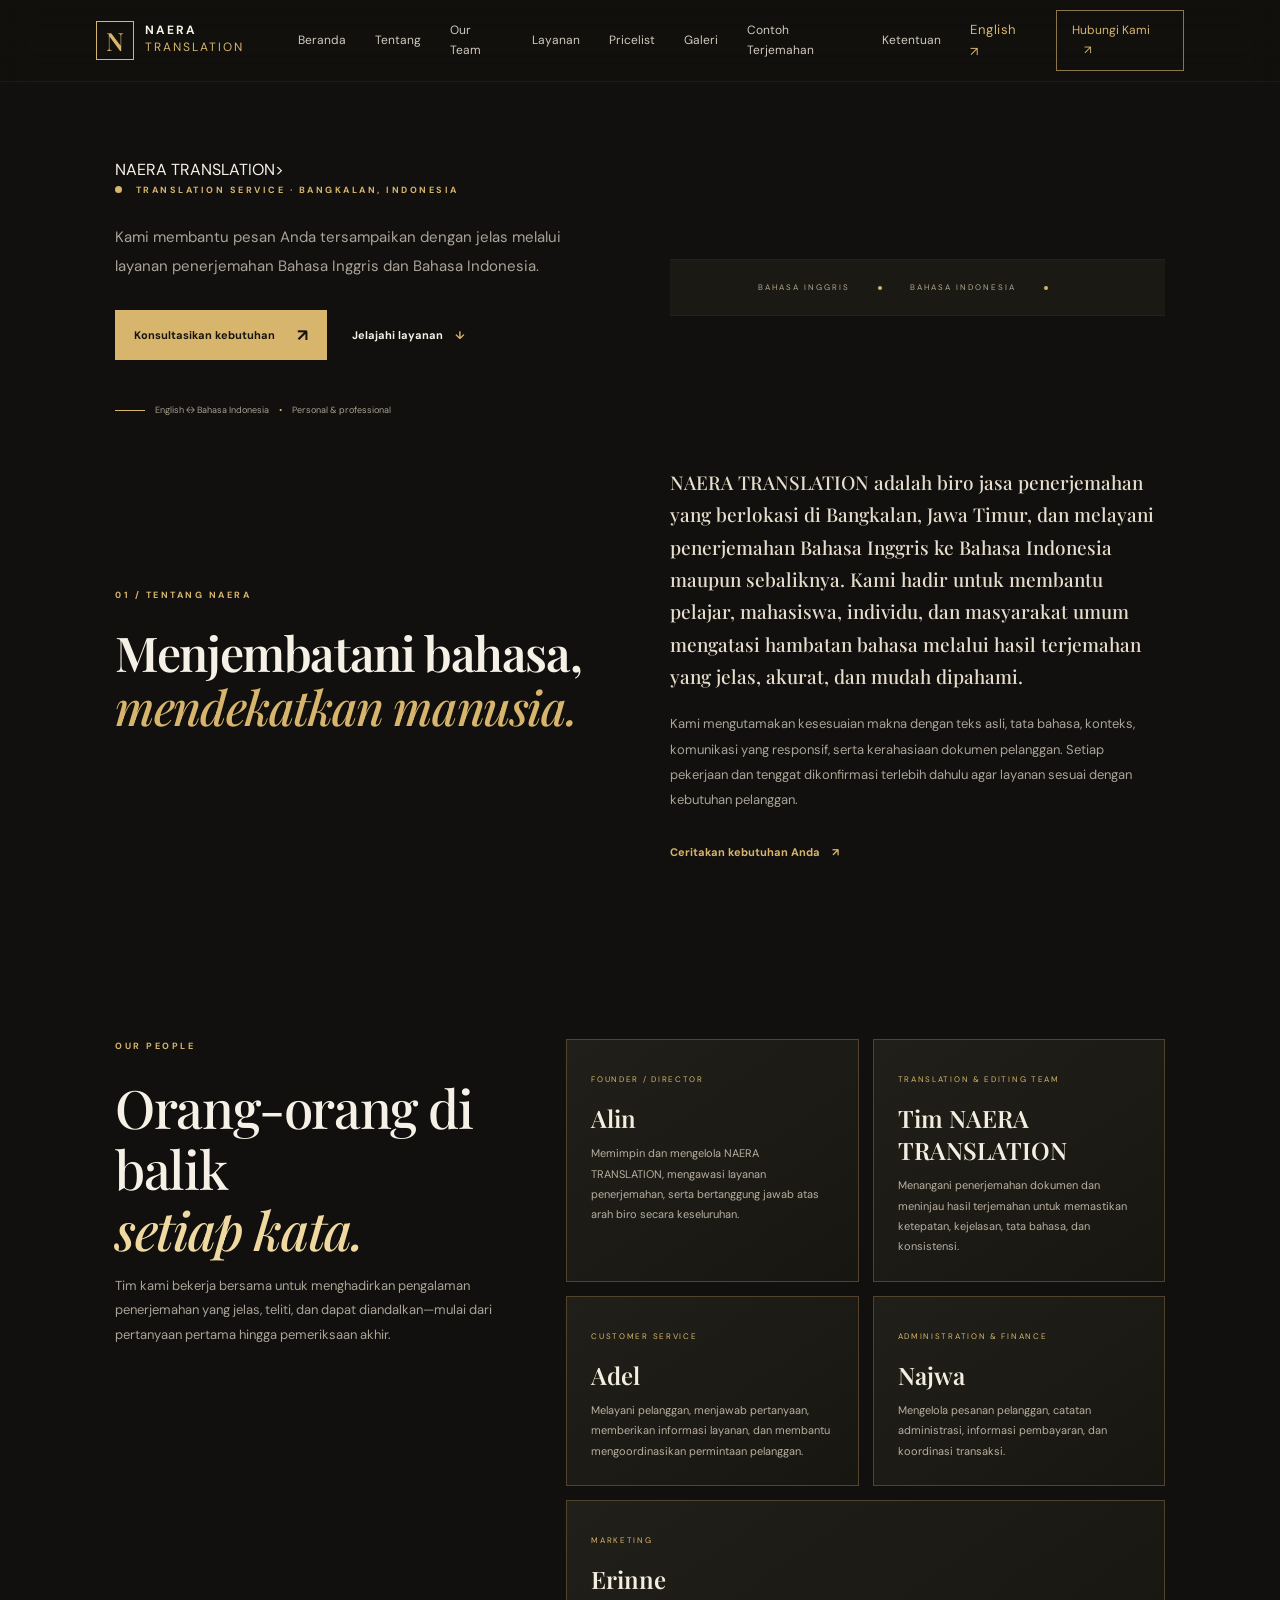
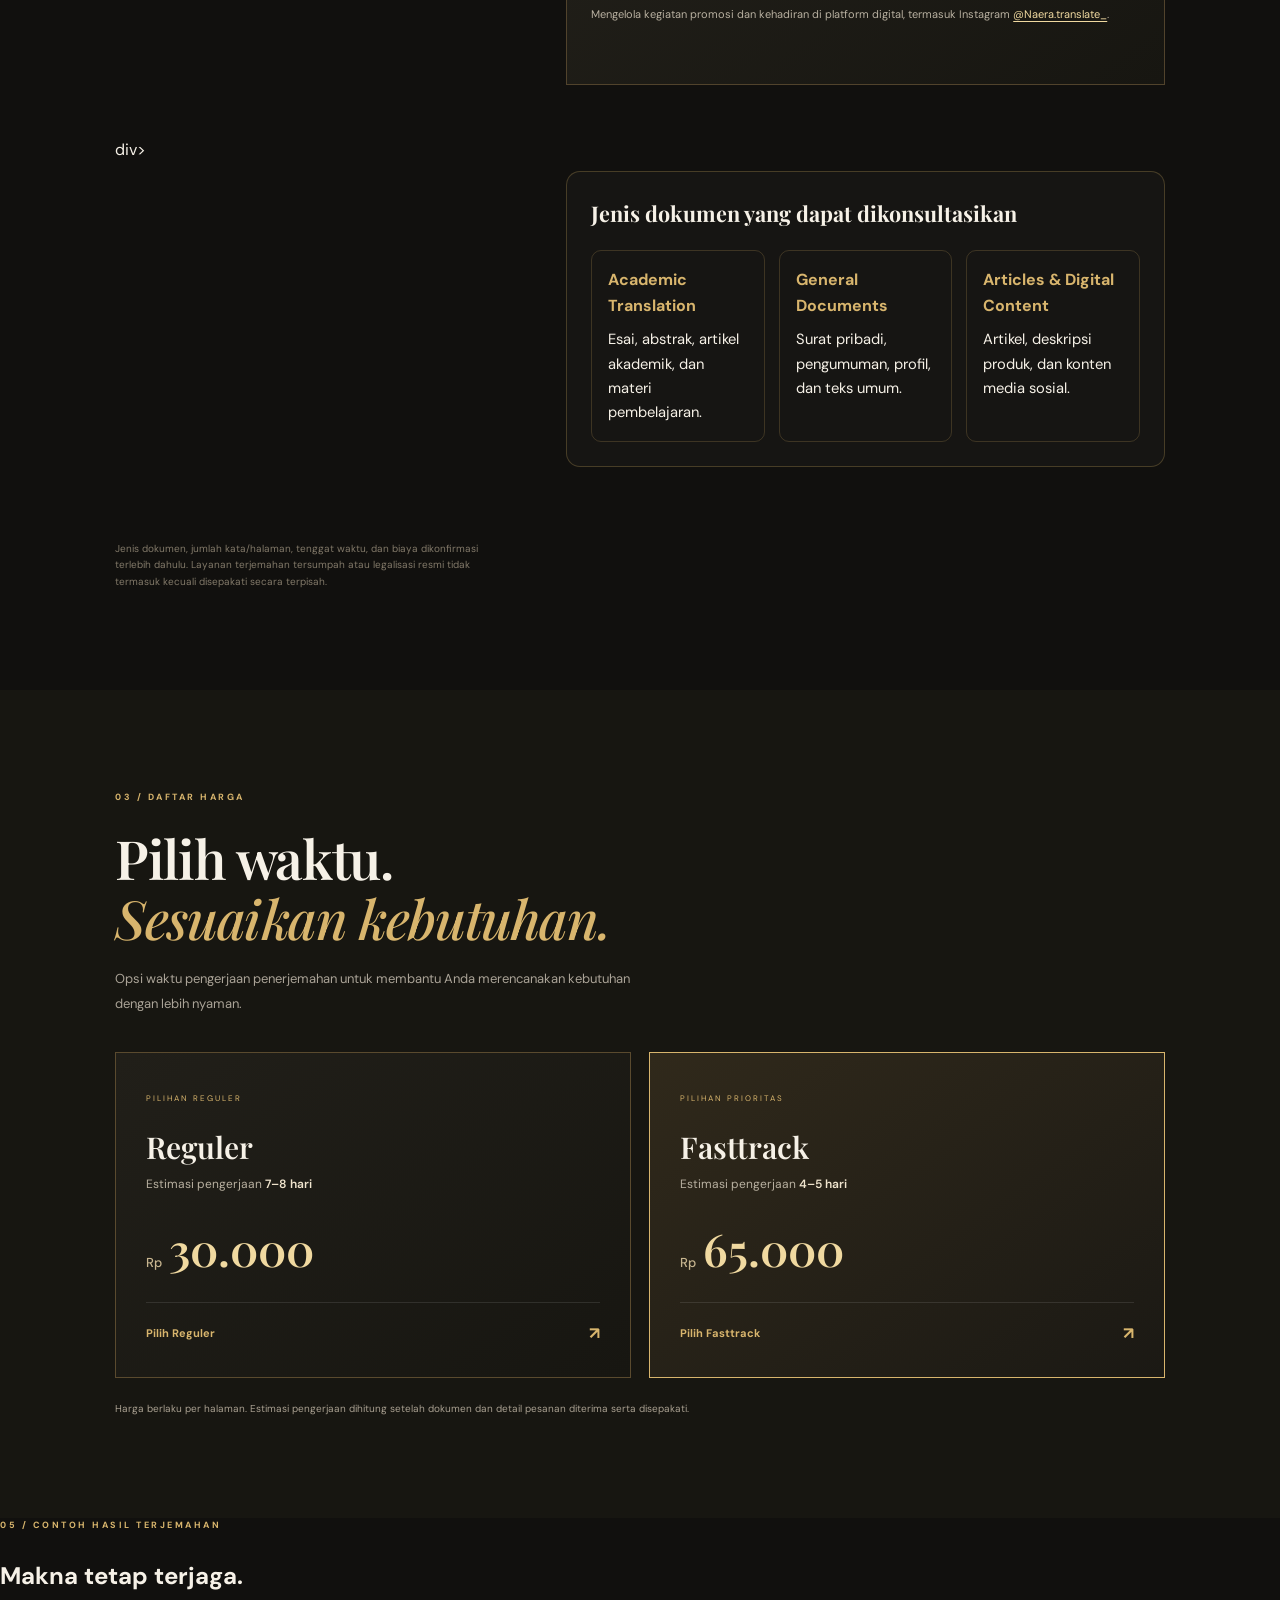
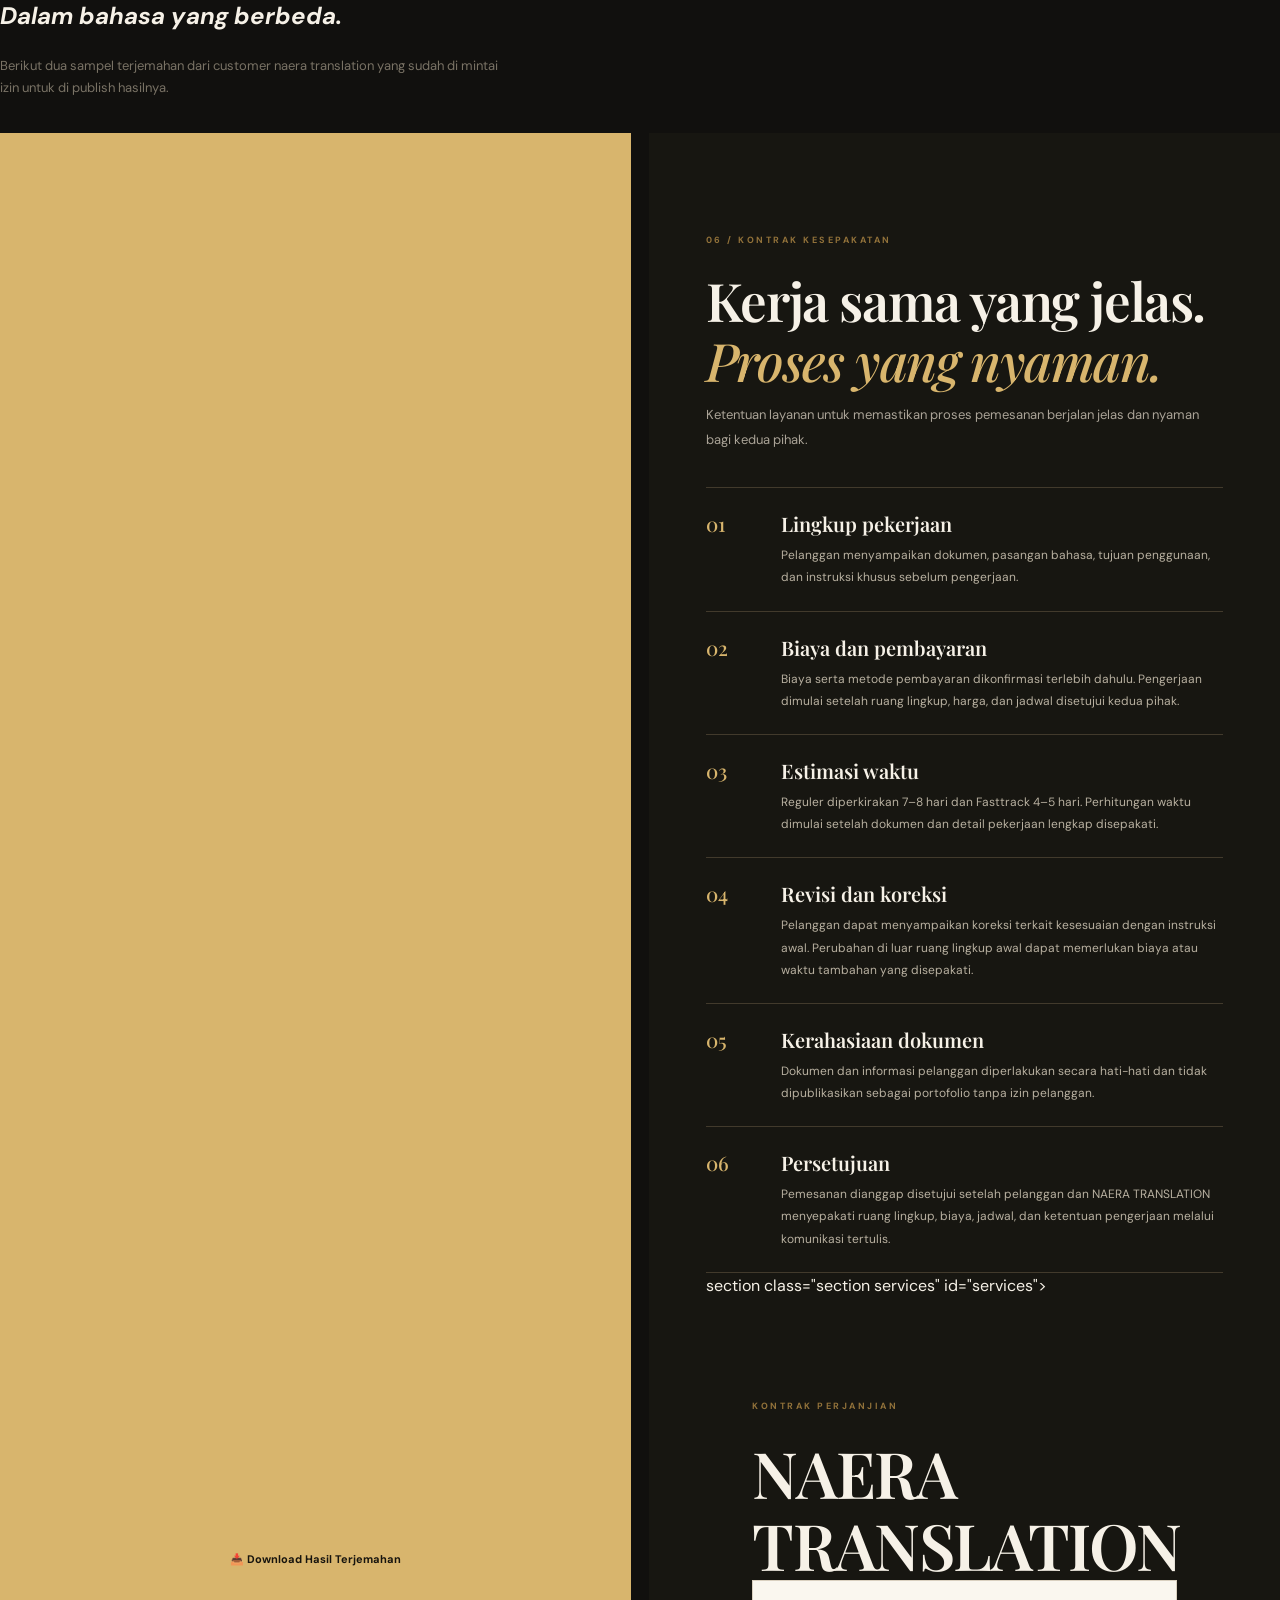
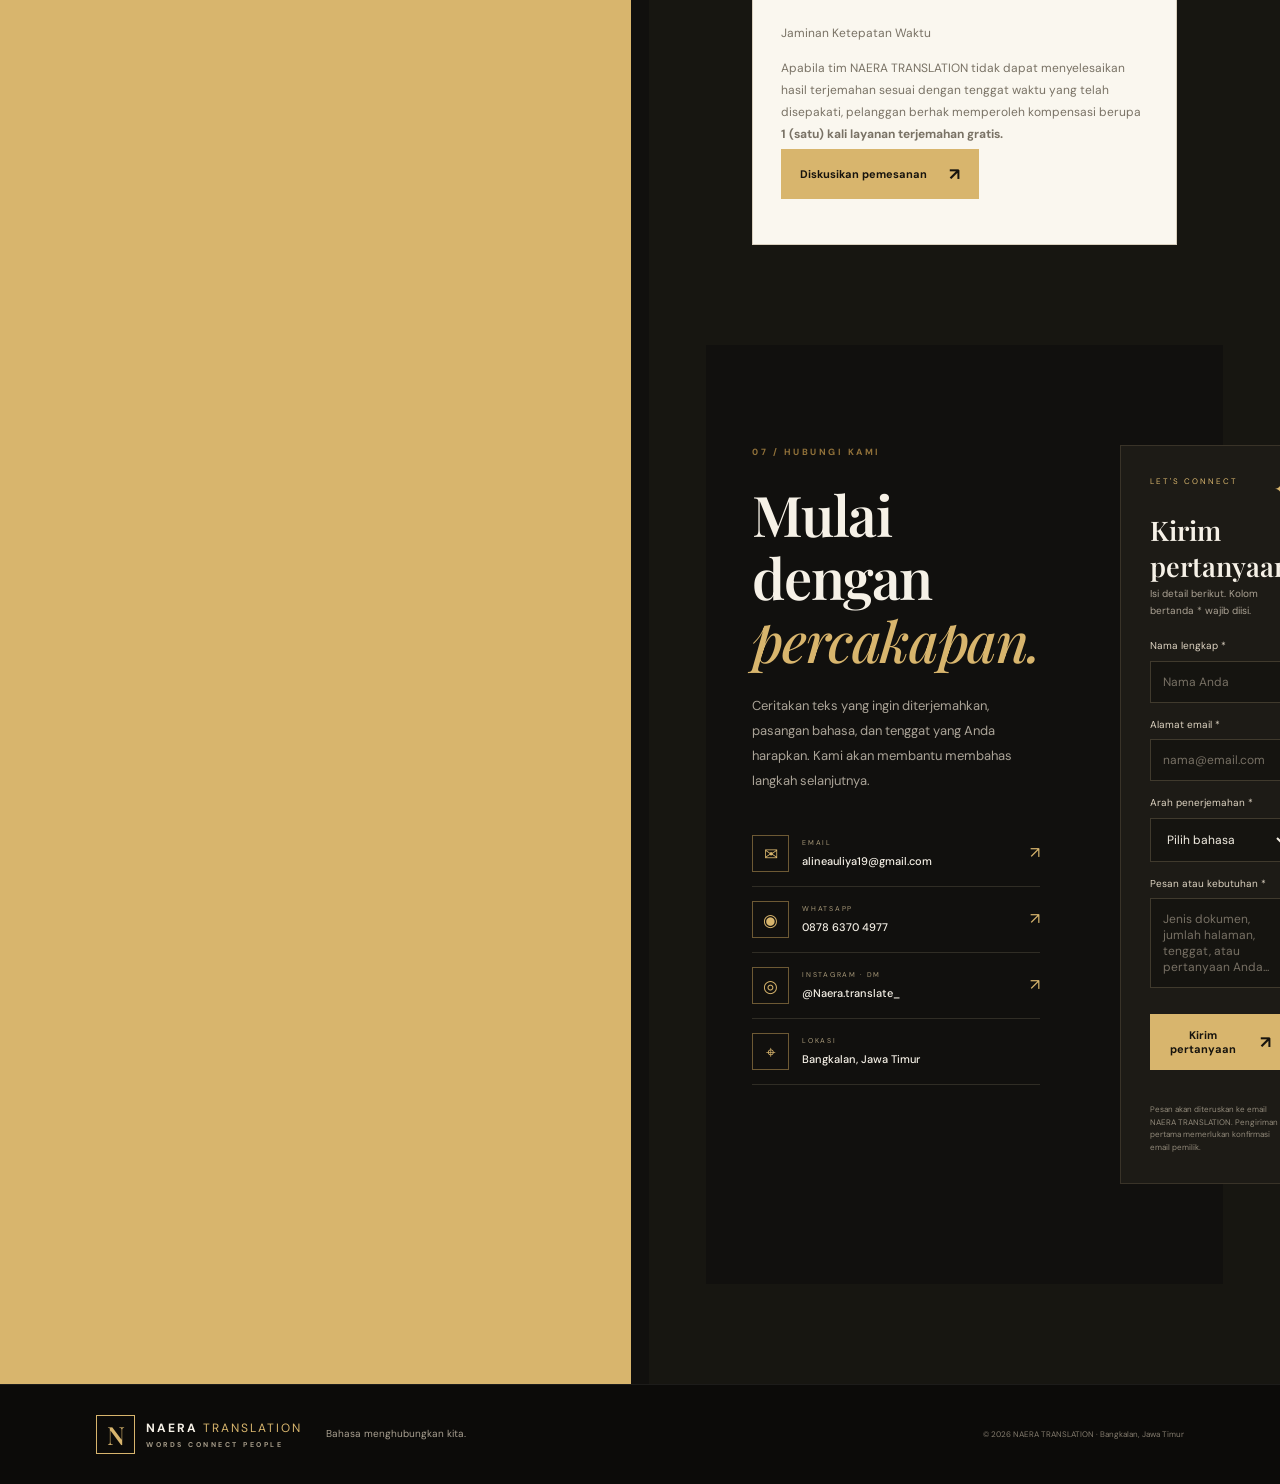
==== index.html @ eb9881be "Fix HTML structure and update content Corrected HTML structure and improved content clarity." ====
<!doctype html>
<html lang="id">
<head>
  <meta charset="utf-8">
  <meta name="viewport" content="width=device-width, initial-scale=1">
  <meta name="description" content="NAERA TRANSLATION melayani penerjemahan Bahasa Inggris ke Indonesia dan Indonesia ke Inggris.">
  <meta name="theme-color" content="#11100e">
  <title>NAERA TRANSLATION </title>
  <link rel="preconnect" href="https://fonts.googleapis.com">
  <link rel="preconnect" href="https://fonts.gstatic.com" crossorigin>
  <link href="https://fonts.googleapis.com/css2?family=DM+Sans:wght@400;500;600;700&family=Playfair+Display:wght@500;600;700&display=swap" rel="stylesheet">
  <link rel="stylesheet" href="style.css">
  <script src="script.js" defer></script>
</head>
<body>
  <header class="header">
    <a class="brand" href="#home" aria-label="NAERA Translation beranda"><span class="brand-symbol">N</span><span class="brand-name">NAERA <b>TRANSLATION</b><small></small></span></a>
    <button class="menu-toggle" id="menuToggle" aria-label="Buka menu" aria-expanded="false">☰</button>
    <nav id="nav"><a href="#home">Beranda</a><a href="#about">Tentang</a><a href="#team">Our Team</a><a href="#services">Layanan</a><a href="#pricelist">Pricelist</a><a href="#portfolio">Galeri</a><a href="#samples">Contoh Terjemahan</a><a href="#terms">Ketentuan</a><a href="index-en.html" class="language-link" lang="en">English ↗</a><a class="nav-contact" href="#contact">Hubungi Kami <span>↗</span></a></nav>
  </header>

  <main>
    <section class="hero section" id="home">
      <div class="hero-content">NAERA TRANSLATION>
        <p class="eyebrow"><span></span> TRANSLATION SERVICE · BANGKALAN, INDONESIA</p>
        <p class="hero-lead">Kami membantu pesan Anda tersampaikan dengan jelas melalui layanan penerjemahan Bahasa Inggris dan Bahasa Indonesia.</p>
        <div class="hero-actions"><a class="btn btn-gold" href="#contact">Konsultasikan kebutuhan <span>↗</span></a><a class="link-arrow" href="#services">Jelajahi layanan <span>↓</span></a></div>
        <div class="hero-foot"><span class="gold-line"></span><span>English ↔ Bahasa Indonesia</span><span class="foot-dot">•</span><span>Personal & professional</span></div>
      </div>
    <section class="trustbar"><span>BAHASA INGGRIS</span><i></i><span>BAHASA INDONESIA</span><i></i><span></span></section
    <section class="section about" id="about">
      <div class="section-kicker"><p class="eyebrow">01 / TENTANG NAERA</p><h2>Menjembatani bahasa, <em>mendekatkan manusia.</em></h2></div>
      <div class="about-copy"><p class="lead">NAERA TRANSLATION adalah biro jasa penerjemahan yang berlokasi di Bangkalan, Jawa Timur, dan melayani penerjemahan Bahasa Inggris ke Bahasa Indonesia maupun sebaliknya. Kami hadir untuk membantu pelajar, mahasiswa, individu, dan masyarakat umum mengatasi hambatan bahasa melalui hasil terjemahan yang jelas, akurat, dan mudah dipahami.</p><p>Kami mengutamakan kesesuaian makna dengan teks asli, tata bahasa, konteks, komunikasi yang responsif, serta kerahasiaan dokumen pelanggan. Setiap pekerjaan dan tenggat dikonfirmasi terlebih dahulu agar layanan sesuai dengan kebutuhan pelanggan.</p><a class="link-arrow" href="#contact">Ceritakan kebutuhan Anda <span>↗</span></a></div>
    </section>

    <section class="section team-section" id="team" aria-label="Tim NAERA TRANSLATION">
      <div class="team-heading">
        <p class="eyebrow">OUR PEOPLE</p>
        <h2>Orang-orang di balik<br><em>setiap kata.</em></h2>
        <p>Tim kami bekerja bersama untuk menghadirkan pengalaman penerjemahan yang jelas, teliti, dan dapat diandalkan—mulai dari pertanyaan pertama hingga pemeriksaan akhir.</p>
      </div>
      <div class="team-grid">
        <article class="team-card"><span class="team-role">Founder / Director</span><h3>Alin</h3><p>Memimpin dan mengelola NAERA TRANSLATION, mengawasi layanan penerjemahan, serta bertanggung jawab atas arah biro secara keseluruhan.</p></article>
        <article class="team-card"><span class="team-role">Translation &amp; Editing Team</span><h3>Tim NAERA TRANSLATION</h3><p>Menangani penerjemahan dokumen dan meninjau hasil terjemahan untuk memastikan ketepatan, kejelasan, tata bahasa, dan konsistensi.</p></article>
        <article class="team-card"><span class="team-role">Customer Service</span><h3>Adel</h3><p>Melayani pelanggan, menjawab pertanyaan, memberikan informasi layanan, dan membantu mengoordinasikan permintaan pelanggan.</p></article>
        <article class="team-card"><span class="team-role">Administration &amp; Finance</span><h3>Najwa</h3><p>Mengelola pesanan pelanggan, catatan administrasi, informasi pembayaran, dan koordinasi transaksi.</p></article>
        <article class="team-card team-card-wide"><span class="team-role">Marketing</span><h3>Erinne</h3><p>Mengelola kegiatan promosi dan kehadiran di platform digital, termasuk Instagram <a href="https://www.instagram.com/naera.translate_/" target="_blank" rel="noopener noreferrer">@Naera.translate_</a>.</p></article>
      </div>div> 
      <div class="service-types" aria-label="Jenis dokumen yang dilayani">
        <h3>Jenis dokumen yang dapat dikonsultasikan</h3>
        <div class="service-type-grid">
          <article><b>Academic Translation</b><p>Esai, abstrak, artikel akademik, dan materi pembelajaran.</p></article>
          <article><b>General Documents</b><p>Surat pribadi, pengumuman, profil, dan teks umum.</p></article>
          <article><b>Articles & Digital Content</b><p>Artikel, deskripsi produk, dan konten media sosial.</p></article>
        </div>
      </div>
      <p class="service-note">Jenis dokumen, jumlah kata/halaman, tenggat waktu, dan biaya dikonfirmasi terlebih dahulu. Layanan terjemahan tersumpah atau legalisasi resmi tidak termasuk kecuali disepakati secara terpisah.</p>
    </section>

    <section class="section pricelist" id="pricelist">
      <div class="pricelist-heading"><p class="eyebrow">03 / DAFTAR HARGA</p><h2>Pilih waktu.<br><em>Sesuaikan kebutuhan.</em></h2><p>Opsi waktu pengerjaan penerjemahan untuk membantu Anda merencanakan kebutuhan dengan lebih nyaman.</p></div>
      <div class="price-grid">
        <article class="price-card"><span class="price-label">PILIHAN REGULER</span><h3>Reguler</h3><p class="price-duration">Estimasi pengerjaan <b>7–8 hari</b></p><div class="price-amount"><small>Rp</small>30.000</div><a class="price-link" href="#contact">Pilih Reguler <span>↗</span></a></article>
        <article class="price-card price-card-featured"><span class="price-label">PILIHAN PRIORITAS</span><h3>Fasttrack</h3><p class="price-duration">Estimasi pengerjaan <b>4–5 hari</b></p><div class="price-amount"><small>Rp</small>65.000</div><a class="price-link" href="#contact">Pilih Fasttrack <span>↗</span></a></article>
      </div>
      <p class="price-note">Harga berlaku per halaman. Estimasi pengerjaan dihitung setelah dokumen dan detail pesanan diterima serta disepakati.</p>
    </section
    <section class="section samples" id="samples">
      <div class="section-title"><p class="eyebrow">05 / CONTOH HASIL TERJEMAHAN</p><h2>Makna tetap terjaga.<br><em>Dalam bahasa yang berbeda.</em></h2><p>Berikut dua sampel terjemahan dari customer naera translation yang sudah di mintai izin untuk di publish hasilnya.</p></div>
      <div class="sample-grid">
    </section>
<a href="hasil_terjemahan.zip" download class="btn btn-gold">
    📥 Download Hasil Terjemahan
</a>
    <section class="section terms" id="terms">
      <div class="terms-heading"><p class="eyebrow">06 / KONTRAK KESEPAKATAN</p><h2>Kerja sama yang jelas.<br><em>Proses yang nyaman.</em></h2><p>Ketentuan layanan untuk memastikan proses pemesanan berjalan jelas dan nyaman bagi kedua pihak.</p></div>
      <div class="terms-list">
        <article><span>01</span><div><h3>Lingkup pekerjaan</h3><p>Pelanggan menyampaikan dokumen, pasangan bahasa, tujuan penggunaan, dan instruksi khusus sebelum pengerjaan.</p></div></article>
        <article><span>02</span><div><h3>Biaya dan pembayaran</h3><p>Biaya serta metode pembayaran dikonfirmasi terlebih dahulu. Pengerjaan dimulai setelah ruang lingkup, harga, dan jadwal disetujui kedua pihak.</p></div></article>
        <article><span>03</span><div><h3>Estimasi waktu</h3><p>Reguler diperkirakan 7–8 hari dan Fasttrack 4–5 hari. Perhitungan waktu dimulai setelah dokumen dan detail pekerjaan lengkap disepakati.</p></div></article>
        <article><span>04</span><div><h3>Revisi dan koreksi</h3><p>Pelanggan dapat menyampaikan koreksi terkait kesesuaian dengan instruksi awal. Perubahan di luar ruang lingkup awal dapat memerlukan biaya atau waktu tambahan yang disepakati.</p></div></article>
        <article><span>05</span><div><h3>Kerahasiaan dokumen</h3><p>Dokumen dan informasi pelanggan diperlakukan secara hati-hati dan tidak dipublikasikan sebagai portofolio tanpa izin pelanggan.</p></div></article>
        <article><span>06</span><div><h3>Persetujuan</h3><p>Pemesanan dianggap disetujui setelah pelanggan dan NAERA TRANSLATION menyepakati ruang lingkup, biaya, jadwal, dan ketentuan pengerjaan melalui komunikasi tertulis.</p></div></article>
      </div>
      section class="section services" id="services"><section class="section" id="contract">
    <div class="section-title">
        <p class="eyebrow">KONTRAK PERJANJIAN</p>
        <h2>NAERA TRANSLATION</h2>
    </div>

    <div class="service-card">
        <p>Jaminan Ketepatan Waktu</p>
        <p>
            Apabila tim NAERA TRANSLATION tidak dapat menyelesaikan hasil
            terjemahan sesuai dengan tenggat waktu yang telah disepakati,
            pelanggan berhak memperoleh kompensasi berupa
            <strong>1 (satu) kali layanan terjemahan gratis.</strong>
      <a class="btn btn-gold terms-cta" href="#contact">Diskusikan pemesanan <span>↗</span></a>
    </section>
    <section class="section contact" id="contact">
      <div class="contact-info"><p class="eyebrow">07 / HUBUNGI KAMI</p><h2>Mulai dengan <em>percakapan.</em></h2><p class="contact-lead">Ceritakan teks yang ingin diterjemahkan, pasangan bahasa, dan tenggat yang Anda harapkan. Kami akan membantu membahas langkah selanjutnya.</p>
        <a class="contact-method" href="mailto:alineauliya19@gmail.com"><span class="method-icon">✉</span><span><small>EMAIL</small><b>alineauliya19@gmail.com</b></span><span class="method-arrow">↗</span></a>
        <a class="contact-method" href="https://wa.me/6287863704977" target="_blank" rel="noopener noreferrer"><span class="method-icon">◉</span><span><small>WHATSAPP</small><b>0878 6370 4977</b></span><span class="method-arrow">↗</span></a>
        <a class="contact-method" href="https://www.instagram.com/naera.translate_/" target="_blank" rel="noopener noreferrer"><span class="method-icon">◎</span><span><small>INSTAGRAM · DM</small><b>@Naera.translate_</b></span><span class="method-arrow">↗</span></a>
        <div class="contact-method"><span class="method-icon">⌖</span><span><small>LOKASI</small><b>Bangkalan, Jawa Timur</b></span></div>
      </div>
      <form class="contact-form" id="contactForm" action="https://formsubmit.co/ajax/alineauliya19@gmail.com" method="POST">
        <div class="form-head"><span>LET'S CONNECT</span><span>✦</span></div><h3>Kirim pertanyaan</h3><p>Isi detail berikut. Kolom bertanda * wajib diisi.</p>
        <input type="hidden" name="_subject" value="Pesan baru dari website NAERA TRANSLATION">
        <input type="hidden" name="_template" value="table">
        <input type="text" name="_honey" style="display:none" tabindex="-1" autocomplete="off">
        <label for="name">Nama lengkap *</label><input id="name" name="name" required maxlength="100" autocomplete="name" placeholder="Nama Anda">
        <label for="email">Alamat email *</label><input id="email" name="email" type="email" required maxlength="254" autocomplete="email" placeholder="nama@email.com">
        <label for="direction">Arah penerjemahan *</label><select id="direction" name="direction" required><option value="">Pilih bahasa</option><option>Inggris ke Indonesia</option><option>Indonesia ke Inggris</option><option>Belum yakin / konsultasi</option></select>
        <label for="message">Pesan atau kebutuhan *</label><textarea id="message" name="message" required minlength="10" maxlength="3000" rows="4" placeholder="Jenis dokumen, jumlah halaman, tenggat, atau pertanyaan Anda..."></textarea>
        <button class="btn btn-gold submit-btn" id="submitButton" type="submit">Kirim pertanyaan <span>↗</span></button><p id="formStatus" class="form-status" role="status" aria-live="polite"></p>
        <small class="privacy-note">Pesan akan diteruskan ke email NAERA TRANSLATION. Pengiriman pertama memerlukan konfirmasi email pemilik.</small>
      </form>
    </section>
  </main>

  <footer class="footer"><a class="brand" href="#home"><span class="brand-symbol">N</span><span class="brand-name">NAERA <b>TRANSLATION</b><small>WORDS CONNECT PEOPLE</small></span></a><p>Bahasa menghubungkan kita.</p><span>© <span id="year"></span> NAERA TRANSLATION · Bangkalan, Jawa Timur</span></footer>
</body>
</html>
---- style.css ----
@import url('https://fonts.googleapis.com/css2?family=DM+Sans:wght@400;500;600;700&family=Playfair+Display:ital,wght@0,500;0,600;0,700;1,500;1,600;1,700&display=swap');
:root{--bg:#11100e;--bg2:#191713;--panel:#201e19;--gold:#d8b56d;--gold2:#f0d9a0;--text:#f6f1e7;--muted:#aaa397;--line:#3a352a;--cream:#f3eee3}
*{box-sizing:border-box}html{scroll-behavior:smooth;scroll-padding-top:85px}body{margin:0;background:var(--bg);color:var(--text);font-family:'DM Sans',sans-serif;line-height:1.65}a{color:inherit;text-decoration:none}.header{height:82px;padding:0 7.5%;display:flex;align-items:center;justify-content:space-between;position:sticky;top:0;z-index:20;background:rgba(17,16,14,.94);backdrop-filter:blur(16px);border-bottom:1px solid #ffffff0d}.brand{display:flex;align-items:center;gap:11px}.brand-symbol{width:39px;height:39px;display:grid;place-items:center;border:1px solid var(--gold);color:var(--gold);font:600 25px 'Playfair Display',serif}.brand-name{font-size:12px;letter-spacing:2px;font-weight:700;line-height:1.4}.brand-name b{font-weight:400;color:var(--gold)}.brand-name small{display:block;font-size:7px;letter-spacing:2.5px;color:#a69c89;margin-top:3px}.header nav{display:flex;align-items:center;gap:29px;font-size:12px;color:#d1cabe}.header nav a:hover{color:var(--gold)}.nav-contact{border:1px solid #8b754b;padding:10px 15px;color:var(--gold)!important}.nav-contact span{margin-left:12px}.menu-toggle{display:none;color:var(--gold);font-size:26px;background:none;border:0}.section{padding:100px 9%}.eyebrow{font-size:9px;letter-spacing:2.5px;font-weight:700;color:var(--gold);margin:0 0 23px}.eyebrow span{display:inline-block;width:7px;height:7px;background:var(--gold);border-radius:50%;margin-right:9px}.hero{min-height:610px;display:grid;grid-template-columns:1.02fr .98fr;gap:40px;align-items:center;padding-top:75px;padding-bottom:75px;overflow:hidden}.hero h1,.section h2{font:600 clamp(40px,5vw,64px)/1.12 'Playfair Display',serif;letter-spacing:-1.4px;margin:0}.hero h1 em,.section h2 em,.gallery-art em,.statement em{font-weight:500;color:var(--gold);font-style:italic}.hero-lead{max-width:475px;color:var(--muted);font-size:15px;line-height:1.9;margin:25px 0 30px}.hero-actions{display:flex;align-items:center;gap:25px;flex-wrap:wrap}.btn{display:inline-flex;align-items:center;justify-content:center;gap:22px;border:0;padding:14px 19px;font:700 11px 'DM Sans',sans-serif;cursor:pointer;transition:.2s}.btn-gold{background:var(--gold);color:#17140e}.btn-gold:hover{background:var(--gold2);transform:translateY(-2px)}.btn span{font-size:17px}.link-arrow{font-size:11px;font-weight:700;color:var(--text)}.link-arrow span{margin-left:9px;color:var(--gold)}.hero-foot{display:flex;align-items:center;gap:10px;margin-top:43px;color:#a9a192;font-size:9px;flex-wrap:wrap}.gold-line{height:1px;width:30px;background:var(--gold)}.foot-dot{color:var(--gold)}.hero-visual{min-height:430px;position:relative;display:grid;place-items:center}.visual-ring{position:absolute;border:1px solid #8e754322;border-radius:50%}.ring-a{width:370px;height:370px}.ring-b{width:300px;height:300px;border-color:#d8b56d2b}.translation-card{position:relative;z-index:2;width:min(100%,390px);padding:22px;background:linear-gradient(145deg,#29261f,#191813);border:1px solid #6f5a37;box-shadow:0 30px 90px #0008;transform:rotate(2deg)}.card-top,.card-bottom{display:flex;justify-content:space-between;align-items:center;color:#a69a82;font-size:7px;letter-spacing:1.5px}.tiny-star{font-size:18px;color:var(--gold)}.book-shape{display:grid;grid-template-columns:1fr 1fr;min-height:210px;margin:22px 0 18px;box-shadow:0 15px 35px #0004}.book-left,.book-right{padding:22px 18px;display:flex;flex-direction:column;justify-content:space-between}.book-left{background:#d9c7a1;color:#242016}.book-right{background:#29261e;border:1px solid #645331;color:#f3e7cb}.book-label,.book-shape small{font-size:7px;letter-spacing:1.6px;opacity:.7}.book-shape strong{font:600 25px/1.2 'Playfair Display',serif}.book-right strong{color:var(--gold2)}.card-bottom{border-top:1px solid #ffffff13;padding-top:13px;letter-spacing:.5px;text-transform:uppercase}.floating-note{position:absolute;z-index:3;bottom:40px;left:-2%;display:flex;align-items:center;gap:12px;background:#f1eadb;color:#221e15;padding:13px 17px;box-shadow:0 15px 45px #0006}.note-icon{display:grid;place-items:center;width:33px;height:33px;background:#dfc17d;color:#282114;font-size:20px}.floating-note b,.floating-note small{display:block}.floating-note b{font-size:10px}.floating-note small{font-size:8px;color:#746a58}.vertical-caption{position:absolute;right:-3%;bottom:35px;writing-mode:vertical-rl;font-size:7px;letter-spacing:2px;color:#81765e}.trustbar{padding:21px 6%;display:flex;align-items:center;justify-content:center;gap:28px;flex-wrap:wrap;background:#1b1914;border-top:1px solid #ffffff09;border-bottom:1px solid #ffffff09;color:#b5a98f;font-size:8px;letter-spacing:2px}.trustbar i{height:4px;width:4px;background:var(--gold);border-radius:50%}.about{display:grid;grid-template-columns:1fr 1fr;gap:85px;align-items:start;background:#151410}.section-kicker h2{font-size:clamp(34px,4vw,48px)}.about-copy{padding-top:8px;color:var(--muted);font-size:13px;line-height:1.95}.about-copy .lead{font:500 19px/1.7 'Playfair Display',serif;color:#e6ddcc;margin:0 0 19px}.about-copy .link-arrow{display:inline-block;margin-top:16px;color:var(--gold)}.services{background:var(--cream);color:#1b1914}.services .eyebrow,.gallery .eyebrow{color:#92723a}.services .section-title h2{font-size:clamp(36px,4.3vw,53px)}.section-title>p:last-child{color:#797265;font-size:13px;max-width:500px;margin:18px 0 35px}.service-grid{display:grid;grid-template-columns:1fr 1fr;gap:18px}.service-card{position:relative;padding:29px 28px 25px;border:1px solid #d9d0bf;background:#faf7ef;min-height:265px}.service-featured{background:#201e18;color:var(--text);border-color:#201e18}.service-index{font-size:8px;letter-spacing:2px;color:#8c7c5e}.service-featured .service-index{color:var(--gold)}.service-icon{font:600 30px 'Playfair Display',serif;color:#7c612e;margin:25px 0 14px}.service-icon span{font-size:19px;color:#b18d4a;margin:0 6px}.service-featured .service-icon{color:var(--gold2)}.service-card h3{font:600 24px 'Playfair Display',serif;margin:0 0 10px}.service-card p{font-size:12px;color:#797265;line-height:1.85;max-width:420px}.service-featured p{color:#b8b0a0}.service-card>a{display:inline-block;margin-top:13px;font-size:10px;font-weight:700;color:#8d6b31}.service-featured>a{color:var(--gold)}.service-card>a span{margin-left:8px}.service-note{font-size:10px;color:#827969;margin:22px 0 0}.gallery{background:#171611}.gallery-heading{display:grid;grid-template-columns:1fr .7fr;gap:60px;align-items:end;margin-bottom:38px}.gallery-heading h2{font-size:clamp(37px,4vw,52px)}.gallery-heading>p{font-size:12px;color:var(--muted);line-height:1.9;margin:0 0 5px}.gallery-grid{display:grid;grid-template-columns:repeat(3,1fr);gap:15px}.gallery-card{min-width:0}.gallery-art{height:245px;position:relative;display:flex;align-items:center;justify-content:center;overflow:hidden}.gallery-one .gallery-art{background:#d6c7a5}.paper{position:absolute;width:135px;height:170px;box-shadow:0 12px 25px #211b1026}.paper-back{background:#ab956a;transform:translate(13px,-5px) rotate(8deg)}.paper-front{background:#f8f1df;transform:rotate(-5deg);padding:19px 14px;color:#272116;display:flex;flex-direction:column;justify-content:space-between}.paper-front i{font:italic 12px 'Playfair Display',serif;color:#99763b}.paper-front b{font:600 25px/1.1 'Playfair Display',serif}.paper-front small{font-size:6px;letter-spacing:1px}.gallery-two .gallery-art{background:#a88b52;color:#211d14;display:block;padding:30px}.quote-mark{font:80px/1 'Playfair Display',serif;color:#f0dfb4}.gallery-art>p{font:600 23px/1.3 'Playfair Display',serif;margin:8px 0}.gallery-art>p em{color:#f5e7c5}.quote-rule{display:block;width:34px;height:1px;background:#45371d;margin-top:22px}.gallery-art>small{display:block;margin-top:12px;font-size:7px;letter-spacing:2px}.gallery-three .gallery-art{background:#29261f;flex-direction:column;gap:25px}.language-circle{display:flex;align-items:center;gap:13px;font:600 28px 'Playfair Display',serif;color:var(--gold)}.language-circle b{font-size:24px;color:#f1e5c9}.language-lines{width:140px;display:grid;gap:8px}.language-lines i{height:3px;background:#63563b}.language-lines i:nth-child(2){width:75%}.language-lines i:nth-child(3){width:90%}.language-lines i:nth-child(4){width:55%}.gallery-label{padding:14px 0 6px;border-bottom:1px solid #39352b}.gallery-label span,.gallery-label b{display:block}.gallery-label span{font-size:7px;letter-spacing:1.5px;color:var(--gold)}.gallery-label b{font:500 16px 'Playfair Display',serif;margin-top:6px}.statement{padding:72px 8%;text-align:center;background:#d7bd83;color:#201b11}.statement-star{font-size:23px}.statement p{font:600 clamp(27px,4vw,44px)/1.3 'Playfair Display',serif;margin:15px 0 20px}.statement em{color:#745526}.statement-caption{font-size:8px;letter-spacing:2.5px}.contact{display:grid;grid-template-columns:.9fr 1.1fr;gap:80px;align-items:start;background:#11100e}.contact-info h2{font-size:clamp(38px,4.6vw,56px)}.contact-lead{color:var(--muted);font-size:13px;line-height:1.9;margin:23px 0 28px}.contact-method{display:flex;align-items:center;gap:13px;padding:14px 0;border-bottom:1px solid #302d25}.method-icon{width:37px;height:37px;display:grid;place-items:center;border:1px solid #6d5934;color:var(--gold);font-size:17px}.contact-method>span:nth-child(2){flex:1}.contact-method small,.contact-method b{display:block}.contact-method small{font-size:7px;letter-spacing:1.7px;color:#a99a7a}.contact-method b{font-size:11px;font-weight:500;margin-top:3px}.method-arrow{color:var(--gold)}.contact-form{background:#1d1b16;border:1px solid #393328;padding:29px}.form-head{display:flex;justify-content:space-between;color:var(--gold);font-size:8px;letter-spacing:2px}.form-head span:last-child{font-size:17px}.contact-form h3{font:600 27px 'Playfair Display',serif;margin:9px 0 2px}.contact-form>p:not(.form-status){font-size:10px;color:#aaa193;margin:0 0 19px}.contact-form label{display:block;font-size:10px;color:#ded4c2;margin:14px 0 6px}.contact-form input,.contact-form textarea,.contact-form select{width:100%;background:#151410;border:1px solid #403a2d;color:#f3eee3;border-radius:0;padding:12px;font:12px 'DM Sans',sans-serif;outline:none}.contact-form select{appearance:auto}.contact-form input:focus,.contact-form textarea:focus,.contact-form select:focus{border-color:var(--gold)}.contact-form input::placeholder,.contact-form textarea::placeholder{color:#777064}.contact-form textarea{resize:vertical}.submit-btn{width:100%;margin-top:17px}.form-status{min-height:16px;font-size:11px;margin:9px 0 0}.form-status.success{color:#9fe0b6}.form-status.error{color:#f09d91}.privacy-note{display:block;font-size:8px;color:#91897a;line-height:1.6;margin-top:8px}.footer{padding:30px 7.5%;display:flex;align-items:center;gap:24px;flex-wrap:wrap;border-top:1px solid #ffffff12;background:#0c0b09}.footer p{font-size:10px;color:#a9a091;margin-right:auto}.footer>span{font-size:8px;color:#847c6e}
@media(max-width:850px){.section{padding:78px 6%}.header{padding:0 6%}.header nav{gap:15px}.header nav a{font-size:11px}.hero{gap:25px}.hero h1{font-size:48px}.hero-visual{min-height:370px}.translation-card{padding:16px}.ring-a{width:320px;height:320px}.ring-b{width:255px;height:255px}.floating-note{left:-3%;bottom:23px}.about{gap:45px}.contact{gap:40px}}
@media(max-width:620px){.header{height:72px}.menu-toggle{display:block}.header nav{display:none;position:absolute;top:71px;left:0;right:0;padding:18px 6% 23px;background:#151410;border-bottom:1px solid #40382a;align-items:stretch;flex-direction:column;gap:8px}.header nav.open{display:flex}.header nav a{padding:10px 8px}.nav-contact{text-align:center}.section{padding:62px 6%}.hero{grid-template-columns:1fr;padding-top:58px;padding-bottom:50px;gap:25px}.hero h1{font-size:45px}.hero-lead{font-size:13px}.hero-visual{min-height:355px;margin:0 5px}.translation-card{width:91%}.book-shape{min-height:175px}.book-left,.book-right{padding:16px 13px}.book-shape strong{font-size:22px}.ring-a{width:300px;height:300px}.ring-b{width:245px;height:245px}.floating-note{left:-2%;bottom:14px;padding:10px 12px}.vertical-caption{right:-2%;font-size:6px}.trustbar{gap:13px;font-size:7px;padding:18px 5%;letter-spacing:1px}.trustbar i{width:3px;height:3px}.about,.contact{grid-template-columns:1fr;gap:27px}.section-kicker h2,.services .section-title h2,.gallery-heading h2{font-size:37px}.about-copy .lead{font-size:17px}.service-grid{grid-template-columns:1fr}.service-card{min-height:245px;padding:24px}.service-icon{margin-top:18px}.gallery-heading{grid-template-columns:1fr;gap:14px}.gallery-grid{grid-template-columns:1fr;gap:25px}.gallery-art{height:255px}.gallery-label b{font-size:17px}.statement{padding:55px 6%}.statement p{font-size:30px}.contact-form{padding:23px 18px}.footer{padding:27px 6%;gap:13px}.footer p{width:100%;order:2;margin:0}.footer>span{width:100%;order:3}.hero-foot{font-size:8px;gap:7px}}


/* Pricelist — black and gold NAERA visual theme */
.pricelist{background:#171611;color:var(--text)}.pricelist-heading{max-width:700px;margin-bottom:36px}.pricelist-heading h2{font-size:clamp(38px,4.5vw,54px)}.pricelist-heading>p:last-child{max-width:520px;color:var(--muted);font-size:13px;line-height:1.9;margin:18px 0 0}.price-grid{display:grid;grid-template-columns:1fr 1fr;gap:18px}.price-card{padding:30px;border:1px solid #5a4a2e;background:linear-gradient(145deg,#211f19,#171611);position:relative}.price-card-featured{background:linear-gradient(145deg,#30291b,#1b1914);border-color:var(--gold)}.price-label{font-size:8px;letter-spacing:2px;color:var(--gold)}.price-card h3{font:600 30px 'Playfair Display',serif;margin:17px 0 8px}.price-duration{font-size:12px;color:#b8b0a0;margin:0}.price-duration b{color:#f0e5ce;font-weight:600}.price-amount{font:600 clamp(34px,4vw,45px) 'Playfair Display',serif;color:var(--gold2);margin:24px 0}.price-amount small{font:500 13px 'DM Sans',sans-serif;margin-right:7px;color:#c7b58f}.price-link{display:flex;justify-content:space-between;align-items:center;border-top:1px solid #ffffff1a;padding-top:16px;font-size:11px;font-weight:700;color:var(--gold)}.price-link span{font-size:17px}.price-note{font-size:10px;color:#a9a091;line-height:1.8;margin:22px 0 0}
@media(max-width:620px){.price-grid{grid-template-columns:1fr}.price-card{padding:25px}.price-card h3{font-size:27px}.price-amount{font-size:39px}}


/* Sample translations and service terms — matching NAERA black/gold theme */
.samples{background:#f3eee2;color:#1b1914}.samples .eyebrow,.terms .eyebrow{color:#92723a}.samples .section-title h2,.terms-heading h2{font-size:clamp(36px,4.3vw,53px)}.samples .section-title>p:last-child{color:#797265;font-size:13px;max-width:650px;line-height:1.9;margin:18px 0 35px}.sample-grid{display:grid;grid-template-columns:1fr 1fr;gap:18px}.sample-card{padding:28px;border:1px solid #d6c9b1;background:#fbf8f0}.sample-card-dark{background:#211f19;border-color:#5a4a2e;color:#f4eee1}.sample-number{font-size:8px;letter-spacing:2px;color:#94723b}.sample-card h3{font:600 25px 'Playfair Display',serif;margin:14px 0 22px}.sample-text{padding:15px;background:#eee5d2;margin-top:10px}.sample-text small{font-size:8px;letter-spacing:1.5px;color:#8b6c34}.sample-text p{font-size:13px;line-height:1.8;margin:8px 0 0;color:#373126}.sample-result{background:#e4d4b2}.sample-card-dark .sample-text{background:#171611}.sample-card-dark .sample-text p{color:#e5dccb}.sample-card-dark .sample-result{background:#30291b;border:1px solid #5a4a2e}.terms{background:#171611;color:var(--text)}.terms-heading{max-width:700px;margin-bottom:35px}.terms-heading>p:last-child{font-size:13px;line-height:1.9;color:var(--muted);max-width:620px}.terms-list{border-top:1px solid #423a2c}.terms-list article{display:grid;grid-template-columns:55px 1fr;gap:20px;padding:22px 0;border-bottom:1px solid #423a2c}.terms-list article>span{font:500 20px 'Playfair Display',serif;color:var(--gold)}.terms-list h3{font:600 20px 'Playfair Display',serif;margin:0 0 7px}.terms-list p{font-size:12px;line-height:1.85;color:#b8b0a0;margin:0;max-width:780px}.terms-disclaimer{font-size:10px;line-height:1.8;color:#a9a091;margin:22px 0}.terms-cta{display:inline-flex;margin-top:4px}
@media(max-width:620px){.sample-grid{grid-template-columns:1fr}.sample-card{padding:22px}.terms-list article{grid-template-columns:35px 1fr;gap:12px}.sample-card h3{font-size:23px}}


/* Detailed service categories and language navigation */
.service-types{margin-top:34px;padding:24px;border:1px solid rgba(198,164,91,.28);border-radius:14px;background:rgba(255,255,255,.025)}
.service-types h3{margin:0 0 18px;font-family:'Playfair Display',serif;font-size:1.35rem}
.service-type-grid{display:grid;grid-template-columns:repeat(3,minmax(0,1fr));gap:14px}
.service-type-grid article{padding:16px;border:1px solid rgba(198,164,91,.22);border-radius:10px}
.service-type-grid b{color:var(--gold,#c7a45b)}
.service-type-grid p{margin:8px 0 0;font-size:.92rem;line-height:1.65}
.language-link{display:inline-flex;align-items:center;color:var(--gold,#c7a45b);font-size:.82rem;letter-spacing:.04em}
@media(max-width:700px){.service-type-grid{grid-template-columns:1fr}.service-types{padding:18px}}


/* Our Team — integrated section for both language homepages */
.team-section{background:#11100e;color:var(--text);display:grid;grid-template-columns:.8fr 1.2fr;gap:52px;align-items:start}
.team-heading{position:sticky;top:35px}
.team-heading h2{font:500 clamp(36px,4.3vw,53px)/1.15 'Playfair Display',serif;margin:14px 0}
.team-heading h2 em{color:var(--gold2);font-weight:500}
.team-heading>p:last-child{font-size:13px;line-height:1.9;color:var(--muted);max-width:390px}
.team-grid{display:grid;grid-template-columns:1fr 1fr;gap:14px}
.team-card{padding:24px;border:1px solid #51432c;background:linear-gradient(145deg,#211f19,#171611);min-height:185px}
.team-role{font-size:8px;letter-spacing:1.7px;text-transform:uppercase;color:var(--gold)}
.team-card h3{font:600 24px 'Playfair Display',serif;margin:12px 0 9px;color:#f4eee1}
.team-card p{font-size:11px;line-height:1.85;color:#b8b0a0;margin:0}
.team-card p a{color:var(--gold2);text-decoration:underline;text-underline-offset:3px}
.team-card-wide{grid-column:1/-1}
@media(max-width:850px){.team-section{grid-template-columns:1fr;gap:24px}.team-heading{position:static}.team-heading>p:last-child{max-width:650px}}
@media(max-width:620px){.team-grid{grid-template-columns:1fr}.team-card-wide{grid-column:auto}.team-card{padding:22px}}
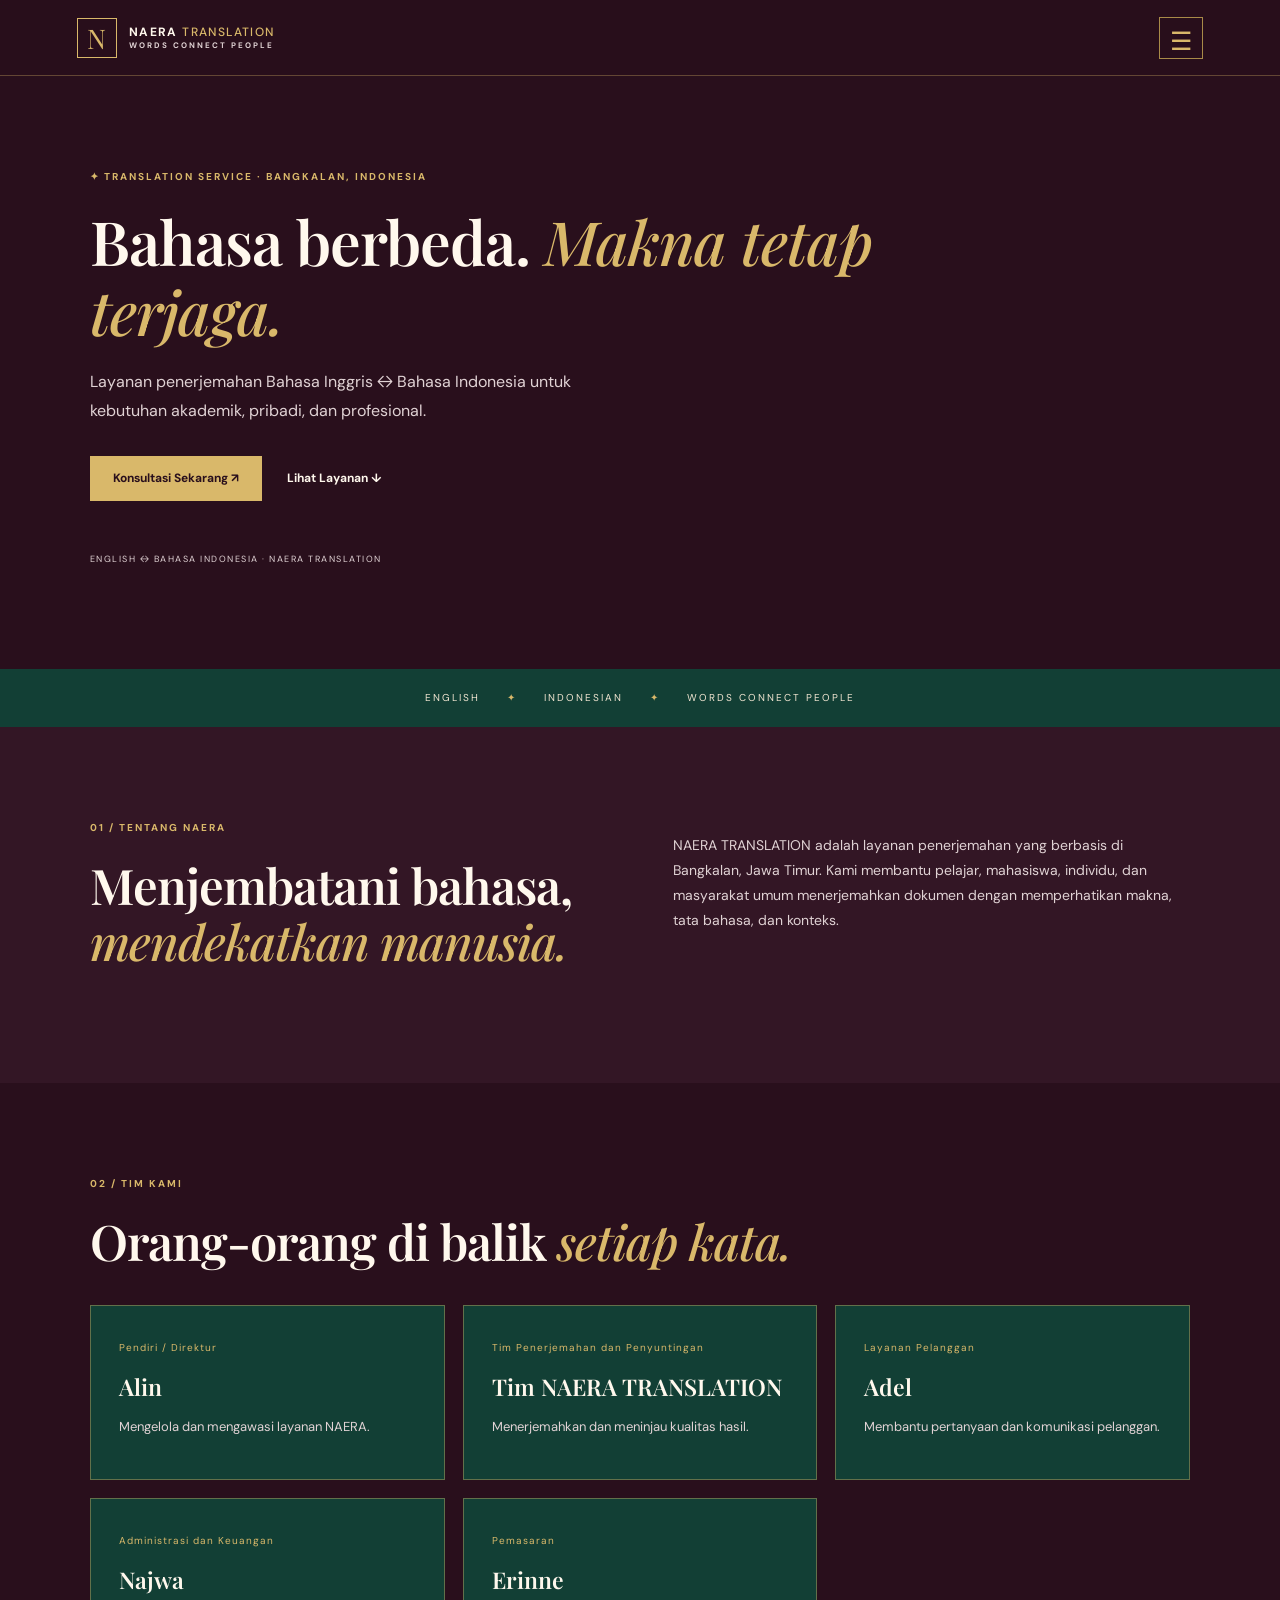
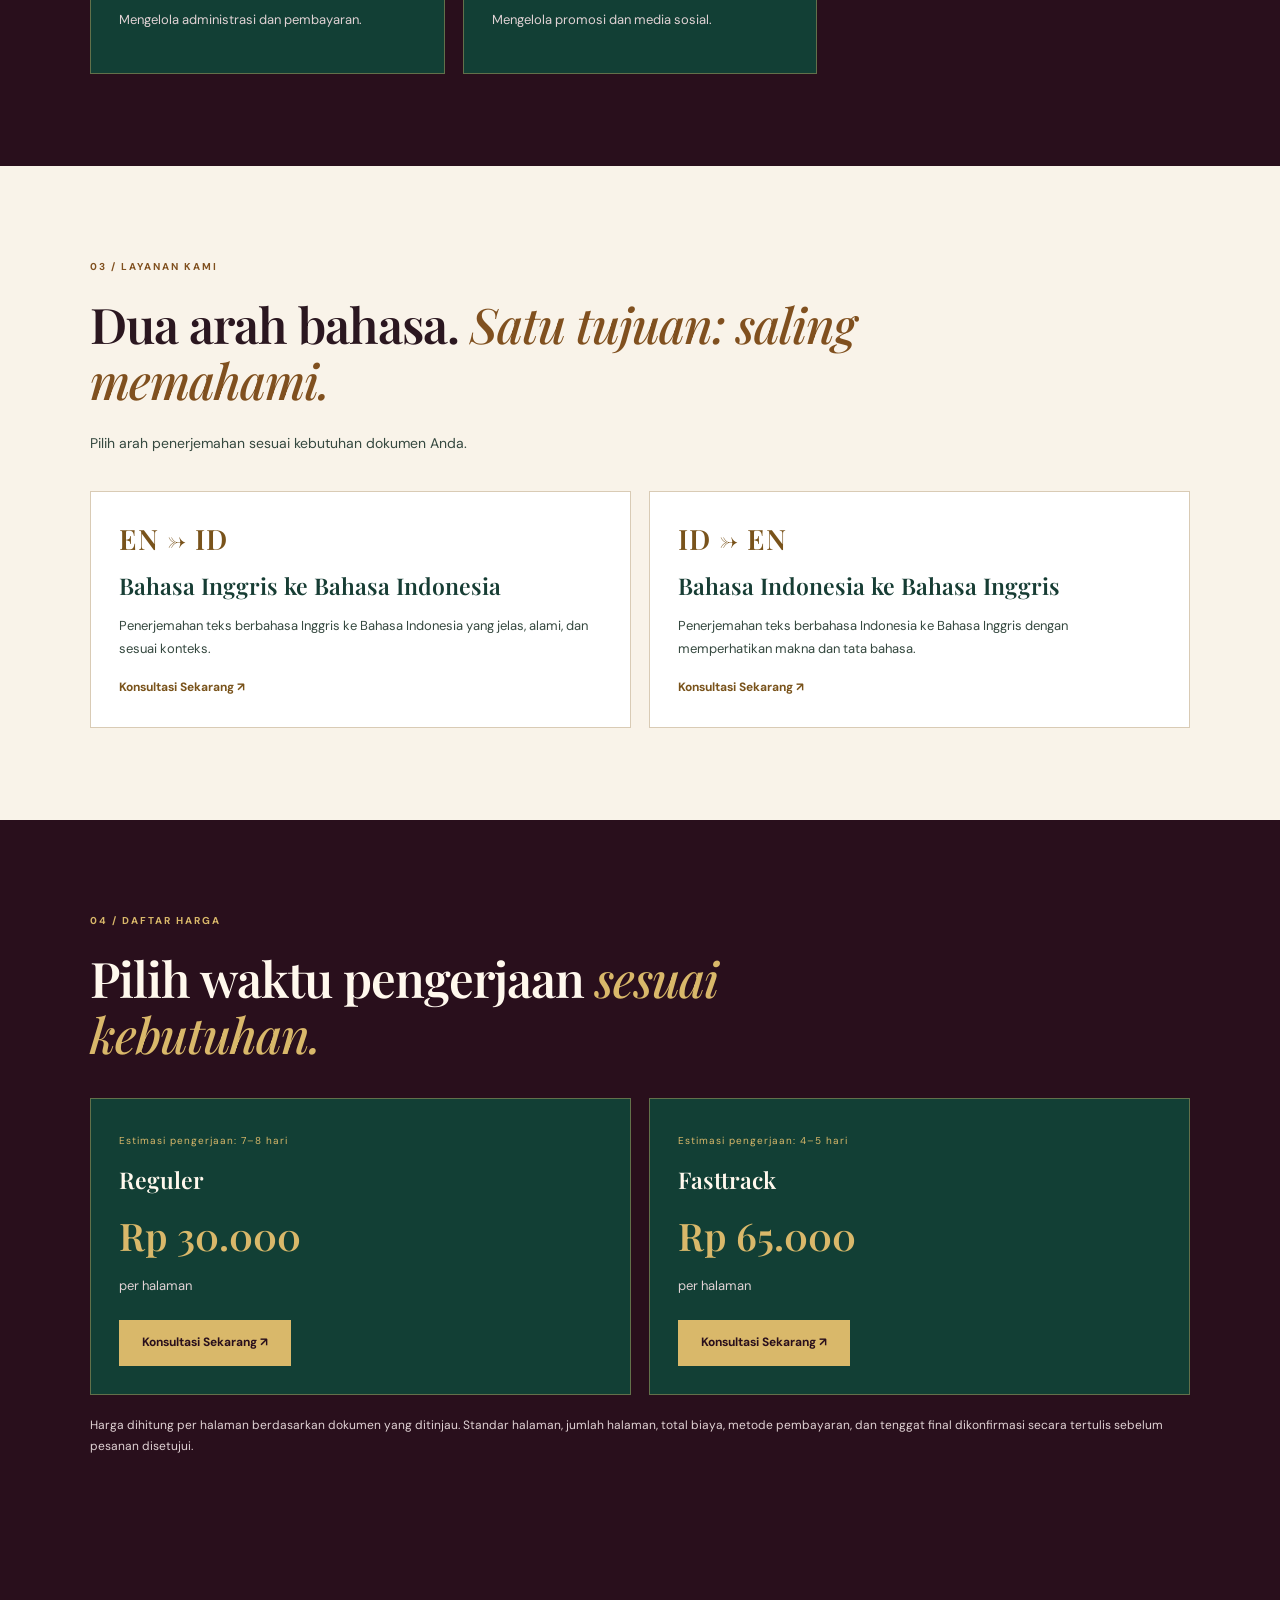
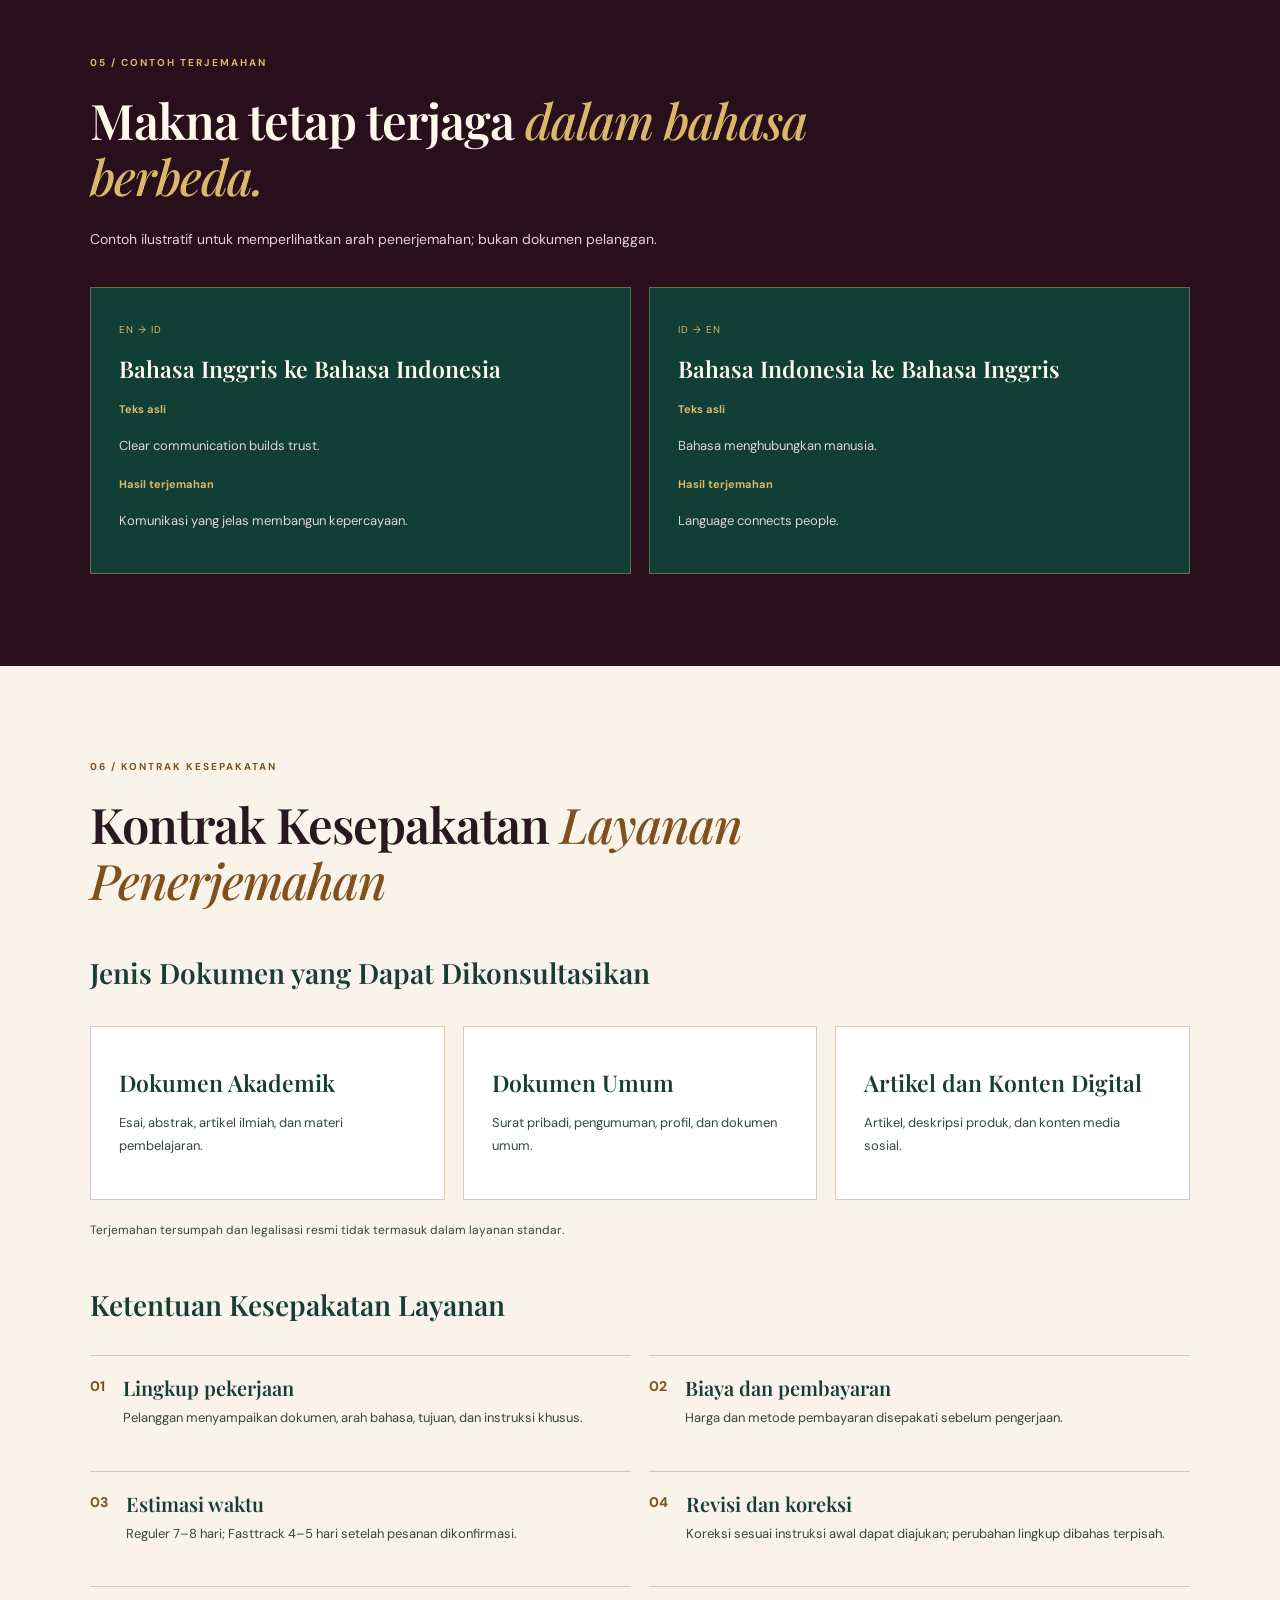
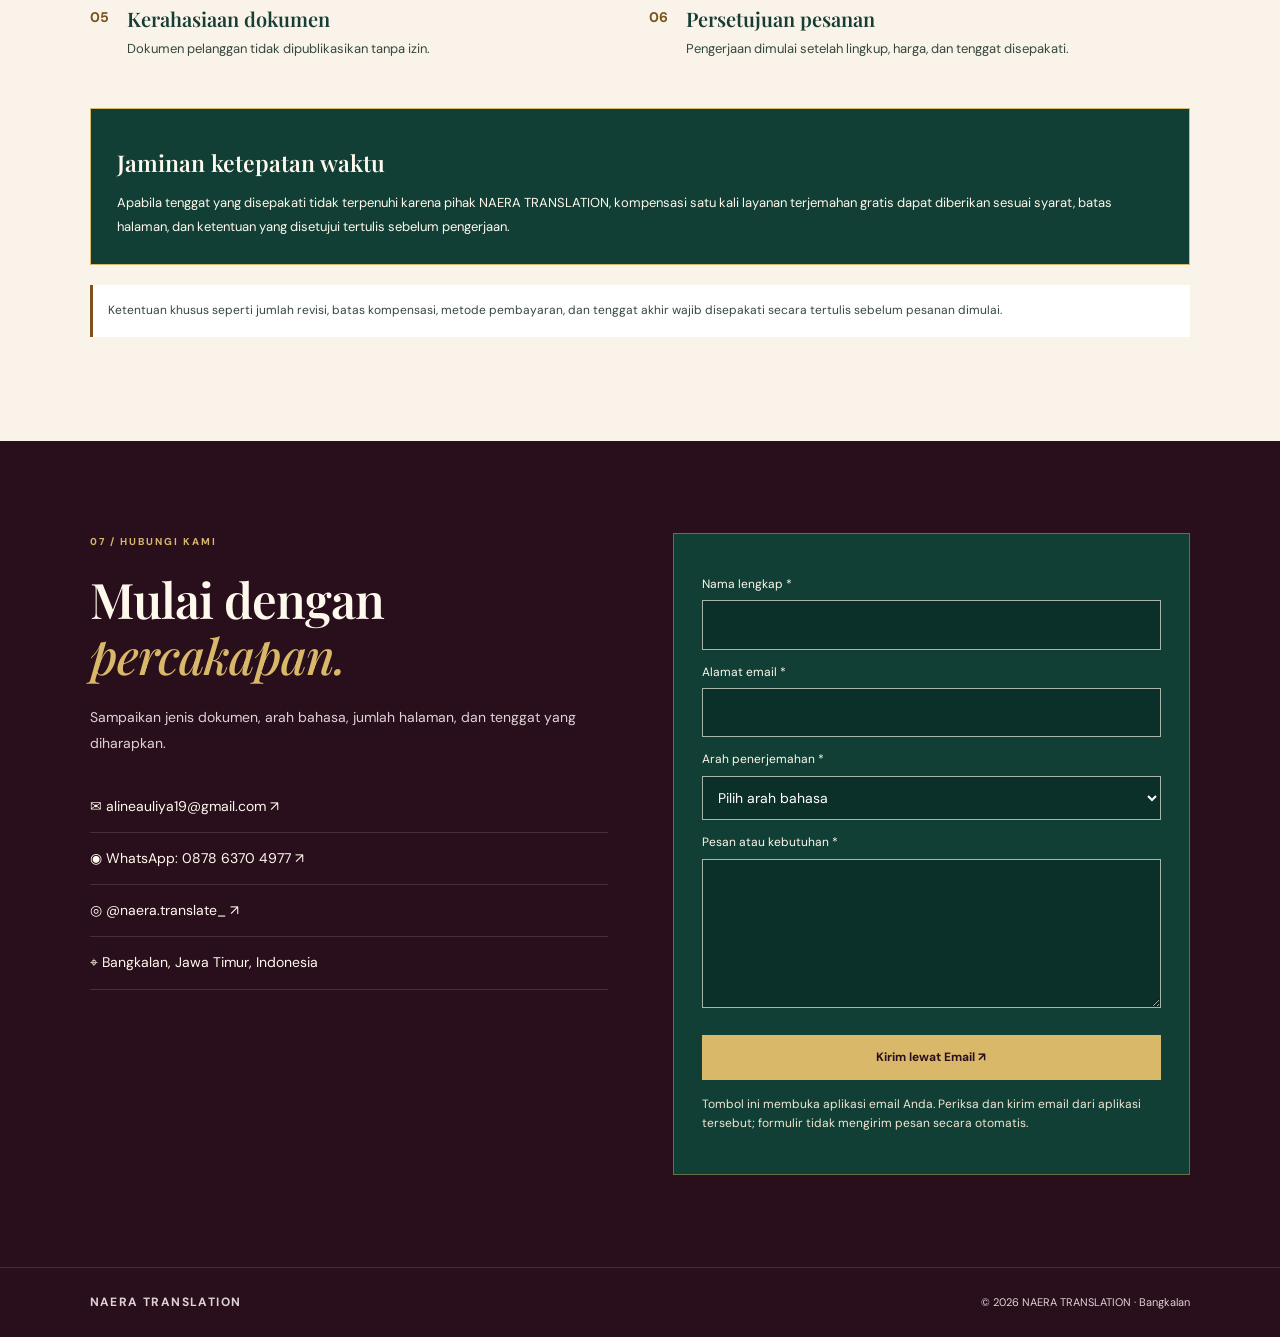
==== commit c59552ed: "Add files via upload" ====
--- a/index.html
+++ b/index.html
@@ -1,124 +1,14 @@
 <!doctype html>
-<html lang="id">
-<head>
-  <meta charset="utf-8">
-  <meta name="viewport" content="width=device-width, initial-scale=1">
-  <meta name="description" content="NAERA TRANSLATION melayani penerjemahan Bahasa Inggris ke Indonesia dan Indonesia ke Inggris.">
-  <meta name="theme-color" content="#11100e">
-  <title>NAERA TRANSLATION </title>
-  <link rel="preconnect" href="https://fonts.googleapis.com">
-  <link rel="preconnect" href="https://fonts.gstatic.com" crossorigin>
-  <link href="https://fonts.googleapis.com/css2?family=DM+Sans:wght@400;500;600;700&family=Playfair+Display:wght@500;600;700&display=swap" rel="stylesheet">
-  <link rel="stylesheet" href="style.css">
-  <script src="script.js" defer></script>
-</head>
-<body>
-  <header class="header">
-    <a class="brand" href="#home" aria-label="NAERA Translation beranda"><span class="brand-symbol">N</span><span class="brand-name">NAERA <b>TRANSLATION</b><small></small></span></a>
-    <button class="menu-toggle" id="menuToggle" aria-label="Buka menu" aria-expanded="false">☰</button>
-    <nav id="nav"><a href="#home">Beranda</a><a href="#about">Tentang</a><a href="#team">Our Team</a><a href="#services">Layanan</a><a href="#pricelist">Pricelist</a><a href="#portfolio">Galeri</a><a href="#samples">Contoh Terjemahan</a><a href="#terms">Ketentuan</a><a href="index-en.html" class="language-link" lang="en">English ↗</a><a class="nav-contact" href="#contact">Hubungi Kami <span>↗</span></a></nav>
-  </header>
+<!DOCTYPE html>
 
-  <main>
-    <section class="hero section" id="home">
-      <div class="hero-content">NAERA TRANSLATION>
-        <p class="eyebrow"><span></span> TRANSLATION SERVICE · BANGKALAN, INDONESIA</p>
-        <p class="hero-lead">Kami membantu pesan Anda tersampaikan dengan jelas melalui layanan penerjemahan Bahasa Inggris dan Bahasa Indonesia.</p>
-        <div class="hero-actions"><a class="btn btn-gold" href="#contact">Konsultasikan kebutuhan <span>↗</span></a><a class="link-arrow" href="#services">Jelajahi layanan <span>↓</span></a></div>
-        <div class="hero-foot"><span class="gold-line"></span><span>English ↔ Bahasa Indonesia</span><span class="foot-dot">•</span><span>Personal & professional</span></div>
-      </div>
-    <section class="trustbar"><span>BAHASA INGGRIS</span><i></i><span>BAHASA INDONESIA</span><i></i><span></span></section
-    <section class="section about" id="about">
-      <div class="section-kicker"><p class="eyebrow">01 / TENTANG NAERA</p><h2>Menjembatani bahasa, <em>mendekatkan manusia.</em></h2></div>
-      <div class="about-copy"><p class="lead">NAERA TRANSLATION adalah biro jasa penerjemahan yang berlokasi di Bangkalan, Jawa Timur, dan melayani penerjemahan Bahasa Inggris ke Bahasa Indonesia maupun sebaliknya. Kami hadir untuk membantu pelajar, mahasiswa, individu, dan masyarakat umum mengatasi hambatan bahasa melalui hasil terjemahan yang jelas, akurat, dan mudah dipahami.</p><p>Kami mengutamakan kesesuaian makna dengan teks asli, tata bahasa, konteks, komunikasi yang responsif, serta kerahasiaan dokumen pelanggan. Setiap pekerjaan dan tenggat dikonfirmasi terlebih dahulu agar layanan sesuai dengan kebutuhan pelanggan.</p><a class="link-arrow" href="#contact">Ceritakan kebutuhan Anda <span>↗</span></a></div>
-    </section>
-
-    <section class="section team-section" id="team" aria-label="Tim NAERA TRANSLATION">
-      <div class="team-heading">
-        <p class="eyebrow">OUR PEOPLE</p>
-        <h2>Orang-orang di balik<br><em>setiap kata.</em></h2>
-        <p>Tim kami bekerja bersama untuk menghadirkan pengalaman penerjemahan yang jelas, teliti, dan dapat diandalkan—mulai dari pertanyaan pertama hingga pemeriksaan akhir.</p>
-      </div>
-      <div class="team-grid">
-        <article class="team-card"><span class="team-role">Founder / Director</span><h3>Alin</h3><p>Memimpin dan mengelola NAERA TRANSLATION, mengawasi layanan penerjemahan, serta bertanggung jawab atas arah biro secara keseluruhan.</p></article>
-        <article class="team-card"><span class="team-role">Translation &amp; Editing Team</span><h3>Tim NAERA TRANSLATION</h3><p>Menangani penerjemahan dokumen dan meninjau hasil terjemahan untuk memastikan ketepatan, kejelasan, tata bahasa, dan konsistensi.</p></article>
-        <article class="team-card"><span class="team-role">Customer Service</span><h3>Adel</h3><p>Melayani pelanggan, menjawab pertanyaan, memberikan informasi layanan, dan membantu mengoordinasikan permintaan pelanggan.</p></article>
-        <article class="team-card"><span class="team-role">Administration &amp; Finance</span><h3>Najwa</h3><p>Mengelola pesanan pelanggan, catatan administrasi, informasi pembayaran, dan koordinasi transaksi.</p></article>
-        <article class="team-card team-card-wide"><span class="team-role">Marketing</span><h3>Erinne</h3><p>Mengelola kegiatan promosi dan kehadiran di platform digital, termasuk Instagram <a href="https://www.instagram.com/naera.translate_/" target="_blank" rel="noopener noreferrer">@Naera.translate_</a>.</p></article>
-      </div>div> 
-      <div class="service-types" aria-label="Jenis dokumen yang dilayani">
-        <h3>Jenis dokumen yang dapat dikonsultasikan</h3>
-        <div class="service-type-grid">
-          <article><b>Academic Translation</b><p>Esai, abstrak, artikel akademik, dan materi pembelajaran.</p></article>
-          <article><b>General Documents</b><p>Surat pribadi, pengumuman, profil, dan teks umum.</p></article>
-          <article><b>Articles & Digital Content</b><p>Artikel, deskripsi produk, dan konten media sosial.</p></article>
-        </div>
-      </div>
-      <p class="service-note">Jenis dokumen, jumlah kata/halaman, tenggat waktu, dan biaya dikonfirmasi terlebih dahulu. Layanan terjemahan tersumpah atau legalisasi resmi tidak termasuk kecuali disepakati secara terpisah.</p>
-    </section>
-
-    <section class="section pricelist" id="pricelist">
-      <div class="pricelist-heading"><p class="eyebrow">03 / DAFTAR HARGA</p><h2>Pilih waktu.<br><em>Sesuaikan kebutuhan.</em></h2><p>Opsi waktu pengerjaan penerjemahan untuk membantu Anda merencanakan kebutuhan dengan lebih nyaman.</p></div>
-      <div class="price-grid">
-        <article class="price-card"><span class="price-label">PILIHAN REGULER</span><h3>Reguler</h3><p class="price-duration">Estimasi pengerjaan <b>7–8 hari</b></p><div class="price-amount"><small>Rp</small>30.000</div><a class="price-link" href="#contact">Pilih Reguler <span>↗</span></a></article>
-        <article class="price-card price-card-featured"><span class="price-label">PILIHAN PRIORITAS</span><h3>Fasttrack</h3><p class="price-duration">Estimasi pengerjaan <b>4–5 hari</b></p><div class="price-amount"><small>Rp</small>65.000</div><a class="price-link" href="#contact">Pilih Fasttrack <span>↗</span></a></article>
-      </div>
-      <p class="price-note">Harga berlaku per halaman. Estimasi pengerjaan dihitung setelah dokumen dan detail pesanan diterima serta disepakati.</p>
-    </section
-    <section class="section samples" id="samples">
-      <div class="section-title"><p class="eyebrow">05 / CONTOH HASIL TERJEMAHAN</p><h2>Makna tetap terjaga.<br><em>Dalam bahasa yang berbeda.</em></h2><p>Berikut dua sampel terjemahan dari customer naera translation yang sudah di mintai izin untuk di publish hasilnya.</p></div>
-      <div class="sample-grid">
-    </section>
-<a href="hasil_terjemahan.zip" download class="btn btn-gold">
-    📥 Download Hasil Terjemahan
-</a>
-    <section class="section terms" id="terms">
-      <div class="terms-heading"><p class="eyebrow">06 / KONTRAK KESEPAKATAN</p><h2>Kerja sama yang jelas.<br><em>Proses yang nyaman.</em></h2><p>Ketentuan layanan untuk memastikan proses pemesanan berjalan jelas dan nyaman bagi kedua pihak.</p></div>
-      <div class="terms-list">
-        <article><span>01</span><div><h3>Lingkup pekerjaan</h3><p>Pelanggan menyampaikan dokumen, pasangan bahasa, tujuan penggunaan, dan instruksi khusus sebelum pengerjaan.</p></div></article>
-        <article><span>02</span><div><h3>Biaya dan pembayaran</h3><p>Biaya serta metode pembayaran dikonfirmasi terlebih dahulu. Pengerjaan dimulai setelah ruang lingkup, harga, dan jadwal disetujui kedua pihak.</p></div></article>
-        <article><span>03</span><div><h3>Estimasi waktu</h3><p>Reguler diperkirakan 7–8 hari dan Fasttrack 4–5 hari. Perhitungan waktu dimulai setelah dokumen dan detail pekerjaan lengkap disepakati.</p></div></article>
-        <article><span>04</span><div><h3>Revisi dan koreksi</h3><p>Pelanggan dapat menyampaikan koreksi terkait kesesuaian dengan instruksi awal. Perubahan di luar ruang lingkup awal dapat memerlukan biaya atau waktu tambahan yang disepakati.</p></div></article>
-        <article><span>05</span><div><h3>Kerahasiaan dokumen</h3><p>Dokumen dan informasi pelanggan diperlakukan secara hati-hati dan tidak dipublikasikan sebagai portofolio tanpa izin pelanggan.</p></div></article>
-        <article><span>06</span><div><h3>Persetujuan</h3><p>Pemesanan dianggap disetujui setelah pelanggan dan NAERA TRANSLATION menyepakati ruang lingkup, biaya, jadwal, dan ketentuan pengerjaan melalui komunikasi tertulis.</p></div></article>
-      </div>
-      section class="section services" id="services"><section class="section" id="contract">
-    <div class="section-title">
-        <p class="eyebrow">KONTRAK PERJANJIAN</p>
-        <h2>NAERA TRANSLATION</h2>
-    </div>
-
-    <div class="service-card">
-        <p>Jaminan Ketepatan Waktu</p>
-        <p>
-            Apabila tim NAERA TRANSLATION tidak dapat menyelesaikan hasil
-            terjemahan sesuai dengan tenggat waktu yang telah disepakati,
-            pelanggan berhak memperoleh kompensasi berupa
-            <strong>1 (satu) kali layanan terjemahan gratis.</strong>
-      <a class="btn btn-gold terms-cta" href="#contact">Diskusikan pemesanan <span>↗</span></a>
-    </section>
-    <section class="section contact" id="contact">
-      <div class="contact-info"><p class="eyebrow">07 / HUBUNGI KAMI</p><h2>Mulai dengan <em>percakapan.</em></h2><p class="contact-lead">Ceritakan teks yang ingin diterjemahkan, pasangan bahasa, dan tenggat yang Anda harapkan. Kami akan membantu membahas langkah selanjutnya.</p>
-        <a class="contact-method" href="mailto:alineauliya19@gmail.com"><span class="method-icon">✉</span><span><small>EMAIL</small><b>alineauliya19@gmail.com</b></span><span class="method-arrow">↗</span></a>
-        <a class="contact-method" href="https://wa.me/6287863704977" target="_blank" rel="noopener noreferrer"><span class="method-icon">◉</span><span><small>WHATSAPP</small><b>0878 6370 4977</b></span><span class="method-arrow">↗</span></a>
-        <a class="contact-method" href="https://www.instagram.com/naera.translate_/" target="_blank" rel="noopener noreferrer"><span class="method-icon">◎</span><span><small>INSTAGRAM · DM</small><b>@Naera.translate_</b></span><span class="method-arrow">↗</span></a>
-        <div class="contact-method"><span class="method-icon">⌖</span><span><small>LOKASI</small><b>Bangkalan, Jawa Timur</b></span></div>
-      </div>
-      <form class="contact-form" id="contactForm" action="https://formsubmit.co/ajax/alineauliya19@gmail.com" method="POST">
-        <div class="form-head"><span>LET'S CONNECT</span><span>✦</span></div><h3>Kirim pertanyaan</h3><p>Isi detail berikut. Kolom bertanda * wajib diisi.</p>
-        <input type="hidden" name="_subject" value="Pesan baru dari website NAERA TRANSLATION">
-        <input type="hidden" name="_template" value="table">
-        <input type="text" name="_honey" style="display:none" tabindex="-1" autocomplete="off">
-        <label for="name">Nama lengkap *</label><input id="name" name="name" required maxlength="100" autocomplete="name" placeholder="Nama Anda">
-        <label for="email">Alamat email *</label><input id="email" name="email" type="email" required maxlength="254" autocomplete="email" placeholder="nama@email.com">
-        <label for="direction">Arah penerjemahan *</label><select id="direction" name="direction" required><option value="">Pilih bahasa</option><option>Inggris ke Indonesia</option><option>Indonesia ke Inggris</option><option>Belum yakin / konsultasi</option></select>
-        <label for="message">Pesan atau kebutuhan *</label><textarea id="message" name="message" required minlength="10" maxlength="3000" rows="4" placeholder="Jenis dokumen, jumlah halaman, tenggat, atau pertanyaan Anda..."></textarea>
-        <button class="btn btn-gold submit-btn" id="submitButton" type="submit">Kirim pertanyaan <span>↗</span></button><p id="formStatus" class="form-status" role="status" aria-live="polite"></p>
-        <small class="privacy-note">Pesan akan diteruskan ke email NAERA TRANSLATION. Pengiriman pertama memerlukan konfirmasi email pemilik.</small>
-      </form>
-    </section>
-  </main>
-
-  <footer class="footer"><a class="brand" href="#home"><span class="brand-symbol">N</span><span class="brand-name">NAERA <b>TRANSLATION</b><small>WORDS CONNECT PEOPLE</small></span></a><p>Bahasa menghubungkan kita.</p><span>© <span id="year"></span> NAERA TRANSLATION · Bangkalan, Jawa Timur</span></footer>
-</body>
-</html>
+<html lang="id"><head><meta charset="utf-8"/><meta content="width=device-width,initial-scale=1" name="viewport"/><meta content="NAERA TRANSLATION menyediakan jasa penerjemahan bahasa Inggris dan Indonesia untuk dokumen akademik dan umum di Bangkalan, Jawa Timur." name="description"/><title>NAERA TRANSLATION | Jasa Penerjemahan Inggris–Indonesia</title><link href="style.css?v=5" rel="stylesheet"/><script defer="" src="script.js?v=5"></script><link href="index.html" hreflang="id" rel="alternate"/><link href="index-en.html" hreflang="en" rel="alternate"/><meta content="#290F1C" name="theme-color"/><meta content="NAERA TRANSLATION | Jasa Penerjemahan Inggris–Indonesia" property="og:title"/><meta content="NAERA TRANSLATION menyediakan jasa penerjemahan bahasa Inggris dan Indonesia untuk dokumen akademik dan umum di Bangkalan, Jawa Timur." property="og:description"/><meta content="website" property="og:type"/></head><body><a class="skip-link" href="#home">Lewati ke konten</a>
+<header class="header"><a class="brand" href="#home"><span class="mark">N</span><span>NAERA <b>TRANSLATION</b><small>WORDS CONNECT PEOPLE</small></span></a><button aria-controls="nav" aria-expanded="false" aria-label="Buka menu navigasi" class="menu-toggle" id="menuToggle">☰</button><nav aria-label="Menu utama" id="nav"><a data-section-link="" href="#home">Beranda</a><a data-section-link="" href="#about">Tentang Kami</a><a data-section-link="" href="#team">Tim Kami</a><a data-section-link="" href="#services">Layanan</a><a data-section-link="" href="#pricelist">Daftar Harga</a><a data-section-link="" href="#samples">Contoh Terjemahan</a><a data-section-link="" href="#terms">Kontrak Kesepakatan</a><a data-section-link="" href="#contact">Kontak</a><a class="lang" href="index-en.html" hreflang="en">🌐 English</a></nav></header>
+<main><section class="hero section" id="home"><div class="hero-content"><p class="eyebrow">✦ TRANSLATION SERVICE · BANGKALAN, INDONESIA</p><h1>Bahasa berbeda. <em>Makna tetap terjaga.</em></h1><p class="lead">Layanan penerjemahan Bahasa Inggris ↔ Bahasa Indonesia untuk kebutuhan akademik, pribadi, dan profesional.</p><div class="actions"><a class="btn" href="#contact">Konsultasi Sekarang ↗</a><a class="subtle" href="#services">Lihat Layanan ↓</a></div><p class="micro">ENGLISH ↔ BAHASA INDONESIA · NAERA TRANSLATION</p></div></section>
+<div class="strip">ENGLISH <span>✦</span> INDONESIAN <span>✦</span> WORDS CONNECT PEOPLE</div>
+<section class="section split" id="about"><div><p class="eyebrow">01 / Tentang NAERA</p><h2>Menjembatani bahasa, <em>mendekatkan manusia.</em></h2></div><p class="body-copy">NAERA TRANSLATION adalah layanan penerjemahan yang berbasis di Bangkalan, Jawa Timur. Kami membantu pelajar, mahasiswa, individu, dan masyarakat umum menerjemahkan dokumen dengan memperhatikan makna, tata bahasa, dan konteks.</p></section>
+<section class="section" id="team"><p class="eyebrow">02 / Tim Kami</p><h2>Orang-orang di balik <em>setiap kata.</em></h2><div class="cards team-grid"><article class="panel"><small>Pendiri / Direktur</small><h3>Alin</h3><p>Mengelola dan mengawasi layanan NAERA.</p></article><article class="panel"><small>Tim Penerjemahan dan Penyuntingan</small><h3>Tim NAERA TRANSLATION</h3><p>Menerjemahkan dan meninjau kualitas hasil.</p></article><article class="panel"><small>Layanan Pelanggan</small><h3>Adel</h3><p>Membantu pertanyaan dan komunikasi pelanggan.</p></article><article class="panel"><small>Administrasi dan Keuangan</small><h3>Najwa</h3><p>Mengelola administrasi dan pembayaran.</p></article><article class="panel"><small>Pemasaran</small><h3>Erinne</h3><p>Mengelola promosi dan media sosial.</p></article></div></section>
+<section class="section light" id="services"><p class="eyebrow">03 / Layanan Kami</p><h2>Dua arah bahasa. <em>Satu tujuan: saling memahami.</em></h2><p class="section-desc">Pilih arah penerjemahan sesuai kebutuhan dokumen Anda.</p><div class="cards two"><article class="panel service"><span class="tag">EN → ID</span><h3>Bahasa Inggris ke Bahasa Indonesia</h3><p>Penerjemahan teks berbahasa Inggris ke Bahasa Indonesia yang jelas, alami, dan sesuai konteks.</p><a href="#contact">Konsultasi Sekarang ↗</a></article><article class="panel service"><span class="tag">ID → EN</span><h3>Bahasa Indonesia ke Bahasa Inggris</h3><p>Penerjemahan teks berbahasa Indonesia ke Bahasa Inggris dengan memperhatikan makna dan tata bahasa.</p><a href="#contact">Konsultasi Sekarang ↗</a></article></div></section>
+<section class="section" id="pricelist"><p class="eyebrow">04 / Daftar Harga</p><h2>Pilih waktu pengerjaan <em>sesuai kebutuhan.</em></h2><div class="cards two"><article class="panel price"><small>Estimasi pengerjaan: 7–8 hari</small><h3>Reguler</h3><div class="amount">Rp 30.000</div><p>per halaman</p><a class="btn" href="#contact">Konsultasi Sekarang ↗</a></article><article class="panel price"><small>Estimasi pengerjaan: 4–5 hari</small><h3>Fasttrack</h3><div class="amount">Rp 65.000</div><p>per halaman</p><a class="btn" href="#contact">Konsultasi Sekarang ↗</a></article></div><p class="note">Harga dihitung per halaman berdasarkan dokumen yang ditinjau. Standar halaman, jumlah halaman, total biaya, metode pembayaran, dan tenggat final dikonfirmasi secara tertulis sebelum pesanan disetujui.</p></section>
+<section class="section" id="samples"><p class="eyebrow">05 / Contoh Terjemahan</p><h2>Makna tetap terjaga <em>dalam bahasa berbeda.</em></h2><p class="section-desc">Contoh ilustratif untuk memperlihatkan arah penerjemahan; bukan dokumen pelanggan.</p><div class="cards two"><article class="panel"><small>EN → ID</small><h3>Bahasa Inggris ke Bahasa Indonesia</h3><b>Teks asli</b><p>Clear communication builds trust.</p><b>Hasil terjemahan</b><p>Komunikasi yang jelas membangun kepercayaan.</p></article><article class="panel"><small>ID → EN</small><h3>Bahasa Indonesia ke Bahasa Inggris</h3><b>Teks asli</b><p>Bahasa menghubungkan manusia.</p><b>Hasil terjemahan</b><p>Language connects people.</p></article></div></section>
+<section class="section light" id="terms"><p class="eyebrow">06 / Kontrak Kesepakatan</p><h2>Kontrak Kesepakatan <em>Layanan Penerjemahan</em></h2><h3 class="subheading">Jenis Dokumen yang Dapat Dikonsultasikan</h3><div class="cards three"><article class="panel"><h3>Dokumen Akademik</h3><p>Esai, abstrak, artikel ilmiah, dan materi pembelajaran.</p></article><article class="panel"><h3>Dokumen Umum</h3><p>Surat pribadi, pengumuman, profil, dan dokumen umum.</p></article><article class="panel"><h3>Artikel dan Konten Digital</h3><p>Artikel, deskripsi produk, dan konten media sosial.</p></article></div><p class="note">Terjemahan tersumpah dan legalisasi resmi tidak termasuk dalam layanan standar.</p><h3 class="subheading">Ketentuan Kesepakatan Layanan</h3><div class="terms"><article class="term"><span>01</span><div><h3>Lingkup pekerjaan</h3><p>Pelanggan menyampaikan dokumen, arah bahasa, tujuan, dan instruksi khusus.</p></div></article><article class="term"><span>02</span><div><h3>Biaya dan pembayaran</h3><p>Harga dan metode pembayaran disepakati sebelum pengerjaan.</p></div></article><article class="term"><span>03</span><div><h3>Estimasi waktu</h3><p>Reguler 7–8 hari; Fasttrack 4–5 hari setelah pesanan dikonfirmasi.</p></div></article><article class="term"><span>04</span><div><h3>Revisi dan koreksi</h3><p>Koreksi sesuai instruksi awal dapat diajukan; perubahan lingkup dibahas terpisah.</p></div></article><article class="term"><span>05</span><div><h3>Kerahasiaan dokumen</h3><p>Dokumen pelanggan tidak dipublikasikan tanpa izin.</p></div></article><article class="term"><span>06</span><div><h3>Persetujuan pesanan</h3><p>Pengerjaan dimulai setelah lingkup, harga, dan tenggat disepakati.</p></div></article></div><div class="guarantee"><h3>Jaminan ketepatan waktu</h3><p>Apabila tenggat yang disepakati tidak terpenuhi karena pihak NAERA TRANSLATION, kompensasi satu kali layanan terjemahan gratis dapat diberikan sesuai syarat, batas halaman, dan ketentuan yang disetujui tertulis sebelum pengerjaan.</p></div><p class="agreement-note">Ketentuan khusus seperti jumlah revisi, batas kompensasi, metode pembayaran, dan tenggat akhir wajib disepakati secara tertulis sebelum pesanan dimulai.</p></section>
+<section class="section contact" id="contact"><div><p class="eyebrow">07 / Hubungi Kami</p><h2>Mulai dengan <em>percakapan.</em></h2><p class="section-desc">Sampaikan jenis dokumen, arah bahasa, jumlah halaman, dan tenggat yang diharapkan.</p><div class="contacts"><a href="mailto:alineauliya19@gmail.com">✉ alineauliya19@gmail.com ↗</a><a href="https://wa.me/6287863704977" rel="noopener noreferrer" target="_blank">◉ WhatsApp: 0878 6370 4977 ↗</a><a href="https://www.instagram.com/naera.translate_/" rel="noopener noreferrer" target="_blank">◎ @naera.translate_ ↗</a><span>⌖ Bangkalan, Jawa Timur, Indonesia</span></div></div><form class="contact-form" id="contactForm"><label for="name">Nama lengkap *</label><input id="name" maxlength="100" name="name" required=""/><label for="email">Alamat email *</label><input id="email" name="email" required="" type="email"/><label for="direction">Arah penerjemahan *</label><select id="direction" name="direction" required=""><option value="">Pilih arah bahasa</option><option>Bahasa Inggris ke Bahasa Indonesia</option><option>Bahasa Indonesia ke Bahasa Inggris</option><option>Konsultasi terlebih dahulu</option></select><label for="message">Pesan atau kebutuhan *</label><textarea id="message" minlength="10" name="message" required="" rows="5"></textarea><button class="btn" type="submit">Kirim lewat Email ↗</button><p class="form-note" id="formNotice" role="status">Tombol ini membuka aplikasi email Anda. Periksa dan kirim email dari aplikasi tersebut; formulir tidak mengirim pesan secara otomatis.</p></form></section></main><footer><a class="brand" href="#home">NAERA TRANSLATION</a><span>© <span id="year"></span> NAERA TRANSLATION · Bangkalan</span></footer></body></html>
--- a/style.css
+++ b/style.css
@@ -1,43 +1,23 @@
-@import url('https://fonts.googleapis.com/css2?family=DM+Sans:wght@400;500;600;700&family=Playfair+Display:ital,wght@0,500;0,600;0,700;1,500;1,600;1,700&display=swap');
-:root{--bg:#11100e;--bg2:#191713;--panel:#201e19;--gold:#d8b56d;--gold2:#f0d9a0;--text:#f6f1e7;--muted:#aaa397;--line:#3a352a;--cream:#f3eee3}
-*{box-sizing:border-box}html{scroll-behavior:smooth;scroll-padding-top:85px}body{margin:0;background:var(--bg);color:var(--text);font-family:'DM Sans',sans-serif;line-height:1.65}a{color:inherit;text-decoration:none}.header{height:82px;padding:0 7.5%;display:flex;align-items:center;justify-content:space-between;position:sticky;top:0;z-index:20;background:rgba(17,16,14,.94);backdrop-filter:blur(16px);border-bottom:1px solid #ffffff0d}.brand{display:flex;align-items:center;gap:11px}.brand-symbol{width:39px;height:39px;display:grid;place-items:center;border:1px solid var(--gold);color:var(--gold);font:600 25px 'Playfair Display',serif}.brand-name{font-size:12px;letter-spacing:2px;font-weight:700;line-height:1.4}.brand-name b{font-weight:400;color:var(--gold)}.brand-name small{display:block;font-size:7px;letter-spacing:2.5px;color:#a69c89;margin-top:3px}.header nav{display:flex;align-items:center;gap:29px;font-size:12px;color:#d1cabe}.header nav a:hover{color:var(--gold)}.nav-contact{border:1px solid #8b754b;padding:10px 15px;color:var(--gold)!important}.nav-contact span{margin-left:12px}.menu-toggle{display:none;color:var(--gold);font-size:26px;background:none;border:0}.section{padding:100px 9%}.eyebrow{font-size:9px;letter-spacing:2.5px;font-weight:700;color:var(--gold);margin:0 0 23px}.eyebrow span{display:inline-block;width:7px;height:7px;background:var(--gold);border-radius:50%;margin-right:9px}.hero{min-height:610px;display:grid;grid-template-columns:1.02fr .98fr;gap:40px;align-items:center;padding-top:75px;padding-bottom:75px;overflow:hidden}.hero h1,.section h2{font:600 clamp(40px,5vw,64px)/1.12 'Playfair Display',serif;letter-spacing:-1.4px;margin:0}.hero h1 em,.section h2 em,.gallery-art em,.statement em{font-weight:500;color:var(--gold);font-style:italic}.hero-lead{max-width:475px;color:var(--muted);font-size:15px;line-height:1.9;margin:25px 0 30px}.hero-actions{display:flex;align-items:center;gap:25px;flex-wrap:wrap}.btn{display:inline-flex;align-items:center;justify-content:center;gap:22px;border:0;padding:14px 19px;font:700 11px 'DM Sans',sans-serif;cursor:pointer;transition:.2s}.btn-gold{background:var(--gold);color:#17140e}.btn-gold:hover{background:var(--gold2);transform:translateY(-2px)}.btn span{font-size:17px}.link-arrow{font-size:11px;font-weight:700;color:var(--text)}.link-arrow span{margin-left:9px;color:var(--gold)}.hero-foot{display:flex;align-items:center;gap:10px;margin-top:43px;color:#a9a192;font-size:9px;flex-wrap:wrap}.gold-line{height:1px;width:30px;background:var(--gold)}.foot-dot{color:var(--gold)}.hero-visual{min-height:430px;position:relative;display:grid;place-items:center}.visual-ring{position:absolute;border:1px solid #8e754322;border-radius:50%}.ring-a{width:370px;height:370px}.ring-b{width:300px;height:300px;border-color:#d8b56d2b}.translation-card{position:relative;z-index:2;width:min(100%,390px);padding:22px;background:linear-gradient(145deg,#29261f,#191813);border:1px solid #6f5a37;box-shadow:0 30px 90px #0008;transform:rotate(2deg)}.card-top,.card-bottom{display:flex;justify-content:space-between;align-items:center;color:#a69a82;font-size:7px;letter-spacing:1.5px}.tiny-star{font-size:18px;color:var(--gold)}.book-shape{display:grid;grid-template-columns:1fr 1fr;min-height:210px;margin:22px 0 18px;box-shadow:0 15px 35px #0004}.book-left,.book-right{padding:22px 18px;display:flex;flex-direction:column;justify-content:space-between}.book-left{background:#d9c7a1;color:#242016}.book-right{background:#29261e;border:1px solid #645331;color:#f3e7cb}.book-label,.book-shape small{font-size:7px;letter-spacing:1.6px;opacity:.7}.book-shape strong{font:600 25px/1.2 'Playfair Display',serif}.book-right strong{color:var(--gold2)}.card-bottom{border-top:1px solid #ffffff13;padding-top:13px;letter-spacing:.5px;text-transform:uppercase}.floating-note{position:absolute;z-index:3;bottom:40px;left:-2%;display:flex;align-items:center;gap:12px;background:#f1eadb;color:#221e15;padding:13px 17px;box-shadow:0 15px 45px #0006}.note-icon{display:grid;place-items:center;width:33px;height:33px;background:#dfc17d;color:#282114;font-size:20px}.floating-note b,.floating-note small{display:block}.floating-note b{font-size:10px}.floating-note small{font-size:8px;color:#746a58}.vertical-caption{position:absolute;right:-3%;bottom:35px;writing-mode:vertical-rl;font-size:7px;letter-spacing:2px;color:#81765e}.trustbar{padding:21px 6%;display:flex;align-items:center;justify-content:center;gap:28px;flex-wrap:wrap;background:#1b1914;border-top:1px solid #ffffff09;border-bottom:1px solid #ffffff09;color:#b5a98f;font-size:8px;letter-spacing:2px}.trustbar i{height:4px;width:4px;background:var(--gold);border-radius:50%}.about{display:grid;grid-template-columns:1fr 1fr;gap:85px;align-items:start;background:#151410}.section-kicker h2{font-size:clamp(34px,4vw,48px)}.about-copy{padding-top:8px;color:var(--muted);font-size:13px;line-height:1.95}.about-copy .lead{font:500 19px/1.7 'Playfair Display',serif;color:#e6ddcc;margin:0 0 19px}.about-copy .link-arrow{display:inline-block;margin-top:16px;color:var(--gold)}.services{background:var(--cream);color:#1b1914}.services .eyebrow,.gallery .eyebrow{color:#92723a}.services .section-title h2{font-size:clamp(36px,4.3vw,53px)}.section-title>p:last-child{color:#797265;font-size:13px;max-width:500px;margin:18px 0 35px}.service-grid{display:grid;grid-template-columns:1fr 1fr;gap:18px}.service-card{position:relative;padding:29px 28px 25px;border:1px solid #d9d0bf;background:#faf7ef;min-height:265px}.service-featured{background:#201e18;color:var(--text);border-color:#201e18}.service-index{font-size:8px;letter-spacing:2px;color:#8c7c5e}.service-featured .service-index{color:var(--gold)}.service-icon{font:600 30px 'Playfair Display',serif;color:#7c612e;margin:25px 0 14px}.service-icon span{font-size:19px;color:#b18d4a;margin:0 6px}.service-featured .service-icon{color:var(--gold2)}.service-card h3{font:600 24px 'Playfair Display',serif;margin:0 0 10px}.service-card p{font-size:12px;color:#797265;line-height:1.85;max-width:420px}.service-featured p{color:#b8b0a0}.service-card>a{display:inline-block;margin-top:13px;font-size:10px;font-weight:700;color:#8d6b31}.service-featured>a{color:var(--gold)}.service-card>a span{margin-left:8px}.service-note{font-size:10px;color:#827969;margin:22px 0 0}.gallery{background:#171611}.gallery-heading{display:grid;grid-template-columns:1fr .7fr;gap:60px;align-items:end;margin-bottom:38px}.gallery-heading h2{font-size:clamp(37px,4vw,52px)}.gallery-heading>p{font-size:12px;color:var(--muted);line-height:1.9;margin:0 0 5px}.gallery-grid{display:grid;grid-template-columns:repeat(3,1fr);gap:15px}.gallery-card{min-width:0}.gallery-art{height:245px;position:relative;display:flex;align-items:center;justify-content:center;overflow:hidden}.gallery-one .gallery-art{background:#d6c7a5}.paper{position:absolute;width:135px;height:170px;box-shadow:0 12px 25px #211b1026}.paper-back{background:#ab956a;transform:translate(13px,-5px) rotate(8deg)}.paper-front{background:#f8f1df;transform:rotate(-5deg);padding:19px 14px;color:#272116;display:flex;flex-direction:column;justify-content:space-between}.paper-front i{font:italic 12px 'Playfair Display',serif;color:#99763b}.paper-front b{font:600 25px/1.1 'Playfair Display',serif}.paper-front small{font-size:6px;letter-spacing:1px}.gallery-two .gallery-art{background:#a88b52;color:#211d14;display:block;padding:30px}.quote-mark{font:80px/1 'Playfair Display',serif;color:#f0dfb4}.gallery-art>p{font:600 23px/1.3 'Playfair Display',serif;margin:8px 0}.gallery-art>p em{color:#f5e7c5}.quote-rule{display:block;width:34px;height:1px;background:#45371d;margin-top:22px}.gallery-art>small{display:block;margin-top:12px;font-size:7px;letter-spacing:2px}.gallery-three .gallery-art{background:#29261f;flex-direction:column;gap:25px}.language-circle{display:flex;align-items:center;gap:13px;font:600 28px 'Playfair Display',serif;color:var(--gold)}.language-circle b{font-size:24px;color:#f1e5c9}.language-lines{width:140px;display:grid;gap:8px}.language-lines i{height:3px;background:#63563b}.language-lines i:nth-child(2){width:75%}.language-lines i:nth-child(3){width:90%}.language-lines i:nth-child(4){width:55%}.gallery-label{padding:14px 0 6px;border-bottom:1px solid #39352b}.gallery-label span,.gallery-label b{display:block}.gallery-label span{font-size:7px;letter-spacing:1.5px;color:var(--gold)}.gallery-label b{font:500 16px 'Playfair Display',serif;margin-top:6px}.statement{padding:72px 8%;text-align:center;background:#d7bd83;color:#201b11}.statement-star{font-size:23px}.statement p{font:600 clamp(27px,4vw,44px)/1.3 'Playfair Display',serif;margin:15px 0 20px}.statement em{color:#745526}.statement-caption{font-size:8px;letter-spacing:2.5px}.contact{display:grid;grid-template-columns:.9fr 1.1fr;gap:80px;align-items:start;background:#11100e}.contact-info h2{font-size:clamp(38px,4.6vw,56px)}.contact-lead{color:var(--muted);font-size:13px;line-height:1.9;margin:23px 0 28px}.contact-method{display:flex;align-items:center;gap:13px;padding:14px 0;border-bottom:1px solid #302d25}.method-icon{width:37px;height:37px;display:grid;place-items:center;border:1px solid #6d5934;color:var(--gold);font-size:17px}.contact-method>span:nth-child(2){flex:1}.contact-method small,.contact-method b{display:block}.contact-method small{font-size:7px;letter-spacing:1.7px;color:#a99a7a}.contact-method b{font-size:11px;font-weight:500;margin-top:3px}.method-arrow{color:var(--gold)}.contact-form{background:#1d1b16;border:1px solid #393328;padding:29px}.form-head{display:flex;justify-content:space-between;color:var(--gold);font-size:8px;letter-spacing:2px}.form-head span:last-child{font-size:17px}.contact-form h3{font:600 27px 'Playfair Display',serif;margin:9px 0 2px}.contact-form>p:not(.form-status){font-size:10px;color:#aaa193;margin:0 0 19px}.contact-form label{display:block;font-size:10px;color:#ded4c2;margin:14px 0 6px}.contact-form input,.contact-form textarea,.contact-form select{width:100%;background:#151410;border:1px solid #403a2d;color:#f3eee3;border-radius:0;padding:12px;font:12px 'DM Sans',sans-serif;outline:none}.contact-form select{appearance:auto}.contact-form input:focus,.contact-form textarea:focus,.contact-form select:focus{border-color:var(--gold)}.contact-form input::placeholder,.contact-form textarea::placeholder{color:#777064}.contact-form textarea{resize:vertical}.submit-btn{width:100%;margin-top:17px}.form-status{min-height:16px;font-size:11px;margin:9px 0 0}.form-status.success{color:#9fe0b6}.form-status.error{color:#f09d91}.privacy-note{display:block;font-size:8px;color:#91897a;line-height:1.6;margin-top:8px}.footer{padding:30px 7.5%;display:flex;align-items:center;gap:24px;flex-wrap:wrap;border-top:1px solid #ffffff12;background:#0c0b09}.footer p{font-size:10px;color:#a9a091;margin-right:auto}.footer>span{font-size:8px;color:#847c6e}
-@media(max-width:850px){.section{padding:78px 6%}.header{padding:0 6%}.header nav{gap:15px}.header nav a{font-size:11px}.hero{gap:25px}.hero h1{font-size:48px}.hero-visual{min-height:370px}.translation-card{padding:16px}.ring-a{width:320px;height:320px}.ring-b{width:255px;height:255px}.floating-note{left:-3%;bottom:23px}.about{gap:45px}.contact{gap:40px}}
-@media(max-width:620px){.header{height:72px}.menu-toggle{display:block}.header nav{display:none;position:absolute;top:71px;left:0;right:0;padding:18px 6% 23px;background:#151410;border-bottom:1px solid #40382a;align-items:stretch;flex-direction:column;gap:8px}.header nav.open{display:flex}.header nav a{padding:10px 8px}.nav-contact{text-align:center}.section{padding:62px 6%}.hero{grid-template-columns:1fr;padding-top:58px;padding-bottom:50px;gap:25px}.hero h1{font-size:45px}.hero-lead{font-size:13px}.hero-visual{min-height:355px;margin:0 5px}.translation-card{width:91%}.book-shape{min-height:175px}.book-left,.book-right{padding:16px 13px}.book-shape strong{font-size:22px}.ring-a{width:300px;height:300px}.ring-b{width:245px;height:245px}.floating-note{left:-2%;bottom:14px;padding:10px 12px}.vertical-caption{right:-2%;font-size:6px}.trustbar{gap:13px;font-size:7px;padding:18px 5%;letter-spacing:1px}.trustbar i{width:3px;height:3px}.about,.contact{grid-template-columns:1fr;gap:27px}.section-kicker h2,.services .section-title h2,.gallery-heading h2{font-size:37px}.about-copy .lead{font-size:17px}.service-grid{grid-template-columns:1fr}.service-card{min-height:245px;padding:24px}.service-icon{margin-top:18px}.gallery-heading{grid-template-columns:1fr;gap:14px}.gallery-grid{grid-template-columns:1fr;gap:25px}.gallery-art{height:255px}.gallery-label b{font-size:17px}.statement{padding:55px 6%}.statement p{font-size:30px}.contact-form{padding:23px 18px}.footer{padding:27px 6%;gap:13px}.footer p{width:100%;order:2;margin:0}.footer>span{width:100%;order:3}.hero-foot{font-size:8px;gap:7px}}
+@import url('https://fonts.googleapis.com/css2?family=DM+Sans:wght@400;500;600;700&family=Playfair+Display:ital,wght@0,500;0,600;0,700;1,500;1,600&display=swap');
+:root{--bg:#290f1c;--panel:#123f35;--gold:#d9b86a;--text:#fff8ed;--muted:#e0d2d4;--cream:#f9f3e9}*{box-sizing:border-box}html{scroll-behavior:smooth;scroll-padding-top:85px}body{margin:0;background:var(--bg);color:var(--text);font:14px/1.8 'DM Sans',sans-serif}a{color:inherit;text-decoration:none}button,input,textarea,select{font:inherit}.header{height:76px;padding:0 6%;display:flex;justify-content:space-between;align-items:center;position:sticky;top:0;z-index:30;background:#290f1cf5;border-bottom:1px solid #ffffff19}.brand{display:flex;align-items:center;gap:12px;font-size:12px;letter-spacing:1.4px;font-weight:700;line-height:1.35}.brand b{color:var(--gold);font-weight:500}.brand small{display:block;font-size:8px;color:var(--muted);letter-spacing:2px}.mark{display:grid;place-items:center;border:1px solid var(--gold);width:40px;height:40px;color:var(--gold);font:27px 'Playfair Display',serif}.menu-toggle{border:1px solid #a88a48;background:transparent;color:var(--gold);font-size:25px;width:44px;height:42px;cursor:pointer}nav{display:none;position:absolute;top:76px;right:5%;width:min(330px,90vw);background:#331525;border:1px solid #8c7846;box-shadow:0 22px 60px #0009;padding:13px;max-height:calc(100vh - 90px);overflow:auto}nav.open{display:grid}nav a{display:block;padding:10px 13px;border-bottom:1px solid #ffffff10;font-size:13px}nav a:hover,nav a[aria-current="location"]{color:var(--gold);background:#ffffff09}nav .lang{color:var(--gold);font-weight:700}.section{padding:92px max(7%,calc((100vw - 1160px)/2));scroll-margin-top:76px}.hero{min-height:480px;display:grid;grid-template-columns:minmax(0,1fr);align-items:center;gap:30px}.hero-content{max-width:800px}.eyebrow{color:var(--gold);font-size:10px;font-weight:700;letter-spacing:2px;text-transform:uppercase;margin:0 0 20px}h1,h2{font:600 clamp(37px,5vw,61px)/1.15 'Playfair Display',serif;letter-spacing:-1px;margin:0 0 22px}h2{font-size:clamp(33px,4vw,49px);max-width:780px}h1 em,h2 em{color:var(--gold);font-weight:500}.lead{font-size:16px;max-width:540px;color:var(--muted)}.actions{display:flex;gap:25px;align-items:center;flex-wrap:wrap;margin:30px 0}.btn{display:inline-block;background:var(--gold);color:#290f1c;padding:12px 23px;font-weight:700;font-size:12px;border:0;cursor:pointer}.btn:hover{background:#f0d58e}.subtle{font-weight:700;font-size:12px}.micro{font-size:9px;letter-spacing:1.5px;color:var(--muted);margin-top:50px}.strip{text-align:center;padding:20px;background:#123f35;font-size:10px;letter-spacing:2px;color:#f2e6d2}.strip span{color:var(--gold);margin:0 22px}.split{display:grid;grid-template-columns:1fr 1fr;gap:65px;background:#331625}.body-copy,.section-desc{color:var(--muted);font-size:14px;max-width:670px}.cards{display:grid;gap:18px;margin-top:35px}.two{grid-template-columns:repeat(2,minmax(0,1fr))}.three{grid-template-columns:repeat(3,minmax(0,1fr))}.team-grid{grid-template-columns:repeat(3,minmax(0,1fr))}.panel{border:1px solid #d9b86a66;background:var(--panel);padding:28px;min-width:0}.panel small,.tag{color:var(--gold);font-size:10px;letter-spacing:1px}.panel h3,.term h3,.guarantee h3{font:600 23px 'Playfair Display',serif;margin:12px 0}.panel p,.term p,.guarantee p{color:var(--muted);font-size:13px}.panel a:not(.btn){color:var(--gold);font-size:12px;font-weight:700}.light{background:var(--cream);color:#2b1720}.light .eyebrow{color:#80501f}.light h2 em{color:#80501f}.light .panel{background:#ffffff;border-color:#d9cbb5}.light .panel p,.light .section-desc{color:#35483f}.light .panel small,.light .tag,.light .panel a{color:#79531b}.service .tag{font:600 28px 'Playfair Display',serif}.subheading{font:600 28px 'Playfair Display',serif;margin-top:45px}.note{font-size:12px;color:var(--muted);margin-top:20px}.light .note{color:#35483f}.price .amount{font:600 38px 'Playfair Display',serif;color:var(--gold);margin:15px 0 0}.price .btn{margin-top:10px}.panel b{font-size:11px;color:var(--gold)}.terms{display:grid;grid-template-columns:1fr 1fr;gap:18px;margin-top:32px}.term{display:flex;gap:18px;padding:18px 0;border-top:1px solid #d8c9b4}.term>span{color:#79531b;font-weight:700}.term h3{font-size:20px;margin:0}.term p{color:#35483f;margin:5px 0}.guarantee{margin-top:25px;background:#123f35;color:white;padding:26px}.guarantee p{margin-bottom:0}.contact{display:grid;grid-template-columns:1fr 1fr;gap:65px}.contacts{display:grid;margin-top:25px}.contacts a,.contacts span{padding:13px 0;border-bottom:1px solid #ffffff22;overflow-wrap:anywhere}.contacts a:hover{color:var(--gold)}.contact-form{padding:28px;background:#331525;border:1px solid #d9b86a66}.contact-form label{display:block;font-size:12px;margin:12px 0 5px}.contact-form input,.contact-form select,.contact-form textarea{width:100%;background:#0b3029;color:white;border:1px solid #a7b6a8;padding:11px;outline:none}.contact-form input:focus,.contact-form select:focus,.contact-form textarea:focus{border-color:var(--gold)}.contact-form button{width:100%;margin-top:18px}footer{display:flex;align-items:center;justify-content:space-between;gap:20px;flex-wrap:wrap;padding:25px 7%;border-top:1px solid #ffffff20;font-size:11px;color:var(--muted)}@media(max-width:850px){.hero,.split,.contact{grid-template-columns:1fr}.team-grid,.three{grid-template-columns:repeat(2,minmax(0,1fr))}.section{padding:68px 6%}.hero{gap:15px}}@media(max-width:560px){.two,.three,.team-grid,.terms{grid-template-columns:1fr}.header{padding:0 5%}.section{padding:58px 6%}.hero{padding-top:50px}.strip{line-height:2}.strip span{margin:0 8px}.panel{padding:23px}h1{font-size:39px}}
 
 
-/* Pricelist — black and gold NAERA visual theme */
-.pricelist{background:#171611;color:var(--text)}.pricelist-heading{max-width:700px;margin-bottom:36px}.pricelist-heading h2{font-size:clamp(38px,4.5vw,54px)}.pricelist-heading>p:last-child{max-width:520px;color:var(--muted);font-size:13px;line-height:1.9;margin:18px 0 0}.price-grid{display:grid;grid-template-columns:1fr 1fr;gap:18px}.price-card{padding:30px;border:1px solid #5a4a2e;background:linear-gradient(145deg,#211f19,#171611);position:relative}.price-card-featured{background:linear-gradient(145deg,#30291b,#1b1914);border-color:var(--gold)}.price-label{font-size:8px;letter-spacing:2px;color:var(--gold)}.price-card h3{font:600 30px 'Playfair Display',serif;margin:17px 0 8px}.price-duration{font-size:12px;color:#b8b0a0;margin:0}.price-duration b{color:#f0e5ce;font-weight:600}.price-amount{font:600 clamp(34px,4vw,45px) 'Playfair Display',serif;color:var(--gold2);margin:24px 0}.price-amount small{font:500 13px 'DM Sans',sans-serif;margin-right:7px;color:#c7b58f}.price-link{display:flex;justify-content:space-between;align-items:center;border-top:1px solid #ffffff1a;padding-top:16px;font-size:11px;font-weight:700;color:var(--gold)}.price-link span{font-size:17px}.price-note{font-size:10px;color:#a9a091;line-height:1.8;margin:22px 0 0}
-@media(max-width:620px){.price-grid{grid-template-columns:1fr}.price-card{padding:25px}.price-card h3{font-size:27px}.price-amount{font-size:39px}}
 
 
-/* Sample translations and service terms — matching NAERA black/gold theme */
-.samples{background:#f3eee2;color:#1b1914}.samples .eyebrow,.terms .eyebrow{color:#92723a}.samples .section-title h2,.terms-heading h2{font-size:clamp(36px,4.3vw,53px)}.samples .section-title>p:last-child{color:#797265;font-size:13px;max-width:650px;line-height:1.9;margin:18px 0 35px}.sample-grid{display:grid;grid-template-columns:1fr 1fr;gap:18px}.sample-card{padding:28px;border:1px solid #d6c9b1;background:#fbf8f0}.sample-card-dark{background:#211f19;border-color:#5a4a2e;color:#f4eee1}.sample-number{font-size:8px;letter-spacing:2px;color:#94723b}.sample-card h3{font:600 25px 'Playfair Display',serif;margin:14px 0 22px}.sample-text{padding:15px;background:#eee5d2;margin-top:10px}.sample-text small{font-size:8px;letter-spacing:1.5px;color:#8b6c34}.sample-text p{font-size:13px;line-height:1.8;margin:8px 0 0;color:#373126}.sample-result{background:#e4d4b2}.sample-card-dark .sample-text{background:#171611}.sample-card-dark .sample-text p{color:#e5dccb}.sample-card-dark .sample-result{background:#30291b;border:1px solid #5a4a2e}.terms{background:#171611;color:var(--text)}.terms-heading{max-width:700px;margin-bottom:35px}.terms-heading>p:last-child{font-size:13px;line-height:1.9;color:var(--muted);max-width:620px}.terms-list{border-top:1px solid #423a2c}.terms-list article{display:grid;grid-template-columns:55px 1fr;gap:20px;padding:22px 0;border-bottom:1px solid #423a2c}.terms-list article>span{font:500 20px 'Playfair Display',serif;color:var(--gold)}.terms-list h3{font:600 20px 'Playfair Display',serif;margin:0 0 7px}.terms-list p{font-size:12px;line-height:1.85;color:#b8b0a0;margin:0;max-width:780px}.terms-disclaimer{font-size:10px;line-height:1.8;color:#a9a091;margin:22px 0}.terms-cta{display:inline-flex;margin-top:4px}
-@media(max-width:620px){.sample-grid{grid-template-columns:1fr}.sample-card{padding:22px}.terms-list article{grid-template-columns:35px 1fr;gap:12px}.sample-card h3{font-size:23px}}
-
-
-/* Detailed service categories and language navigation */
-.service-types{margin-top:34px;padding:24px;border:1px solid rgba(198,164,91,.28);border-radius:14px;background:rgba(255,255,255,.025)}
-.service-types h3{margin:0 0 18px;font-family:'Playfair Display',serif;font-size:1.35rem}
-.service-type-grid{display:grid;grid-template-columns:repeat(3,minmax(0,1fr));gap:14px}
-.service-type-grid article{padding:16px;border:1px solid rgba(198,164,91,.22);border-radius:10px}
-.service-type-grid b{color:var(--gold,#c7a45b)}
-.service-type-grid p{margin:8px 0 0;font-size:.92rem;line-height:1.65}
-.language-link{display:inline-flex;align-items:center;color:var(--gold,#c7a45b);font-size:.82rem;letter-spacing:.04em}
-@media(max-width:700px){.service-type-grid{grid-template-columns:1fr}.service-types{padding:18px}}
-
-
-/* Our Team — integrated section for both language homepages */
-.team-section{background:#11100e;color:var(--text);display:grid;grid-template-columns:.8fr 1.2fr;gap:52px;align-items:start}
-.team-heading{position:sticky;top:35px}
-.team-heading h2{font:500 clamp(36px,4.3vw,53px)/1.15 'Playfair Display',serif;margin:14px 0}
-.team-heading h2 em{color:var(--gold2);font-weight:500}
-.team-heading>p:last-child{font-size:13px;line-height:1.9;color:var(--muted);max-width:390px}
-.team-grid{display:grid;grid-template-columns:1fr 1fr;gap:14px}
-.team-card{padding:24px;border:1px solid #51432c;background:linear-gradient(145deg,#211f19,#171611);min-height:185px}
-.team-role{font-size:8px;letter-spacing:1.7px;text-transform:uppercase;color:var(--gold)}
-.team-card h3{font:600 24px 'Playfair Display',serif;margin:12px 0 9px;color:#f4eee1}
-.team-card p{font-size:11px;line-height:1.85;color:#b8b0a0;margin:0}
-.team-card p a{color:var(--gold2);text-decoration:underline;text-underline-offset:3px}
-.team-card-wide{grid-column:1/-1}
-@media(max-width:850px){.team-section{grid-template-columns:1fr;gap:24px}.team-heading{position:static}.team-heading>p:last-child{max-width:650px}}
-@media(max-width:620px){.team-grid{grid-template-columns:1fr}.team-card-wide{grid-column:auto}.team-card{padding:22px}}
+/* Consistent accessible maroon, emerald and gold theme */
+:root{--bg:#290f1c;--panel:#123f35;--gold:#d9b86a;--text:#fff8ed;--muted:#e0d2d4;--cream:#f9f3e9}
+.header{background:#290f1cf5;border-bottom-color:#d9b86a55}
+nav a:hover,nav a[aria-current="location"]{color:#ffe3a0;background:#d9b86a1c}
+.light .panel h3,.light .term h3,.light .subheading{color:#173d34}
+.light .panel p,.light .term p,.light .section-desc,.light .note{color:#35483f}
+.light .panel small,.light .tag,.light .panel a,.light .panel b{color:#79531b}
+.light .guarantee{background:#123f35;color:#fff8ed;border:1px solid #d9b86a}
+.light .guarantee h3,.light .guarantee p{color:#fff8ed}
+.contact-form{background:#123f35;border-color:#d9b86a66}
+.contact-form select option{background:#0b3029;color:#fff}
+.form-note{font-size:12px;color:#f2e6d2;margin-top:15px;line-height:1.6}
+.agreement-note{color:#35483f;font-size:12px;line-height:1.8;margin-top:20px;padding:15px;border-left:3px solid #80501f;background:#fff}
+.skip-link{position:absolute;left:12px;top:-90px;background:#d9b86a;color:#290f1c;padding:8px 14px;z-index:100}.skip-link:focus{top:12px}
+a:focus-visible,button:focus-visible,input:focus-visible,textarea:focus-visible,select:focus-visible{outline:3px solid #f0d28a;outline-offset:3px}
+button{touch-action:manipulation} .section{overflow-wrap:anywhere}
+@media(prefers-reduced-motion:reduce){html{scroll-behavior:auto}}
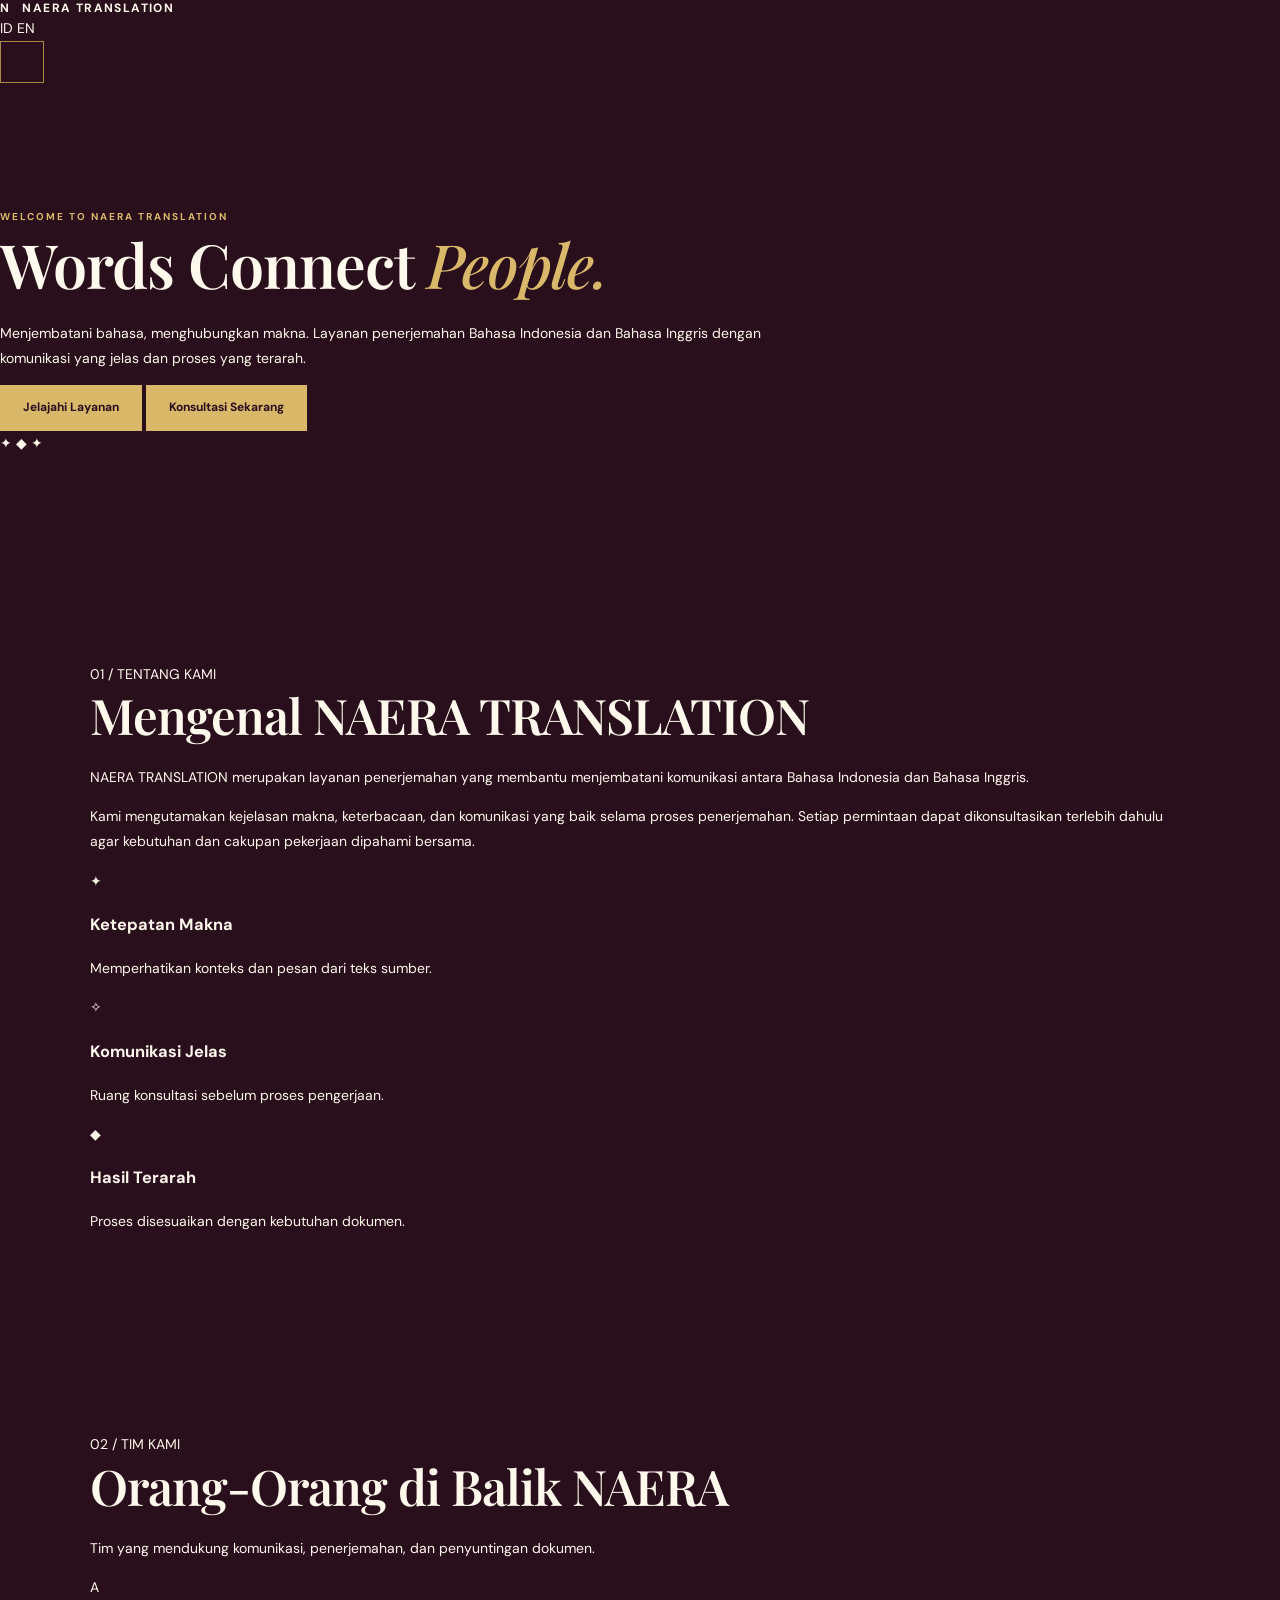
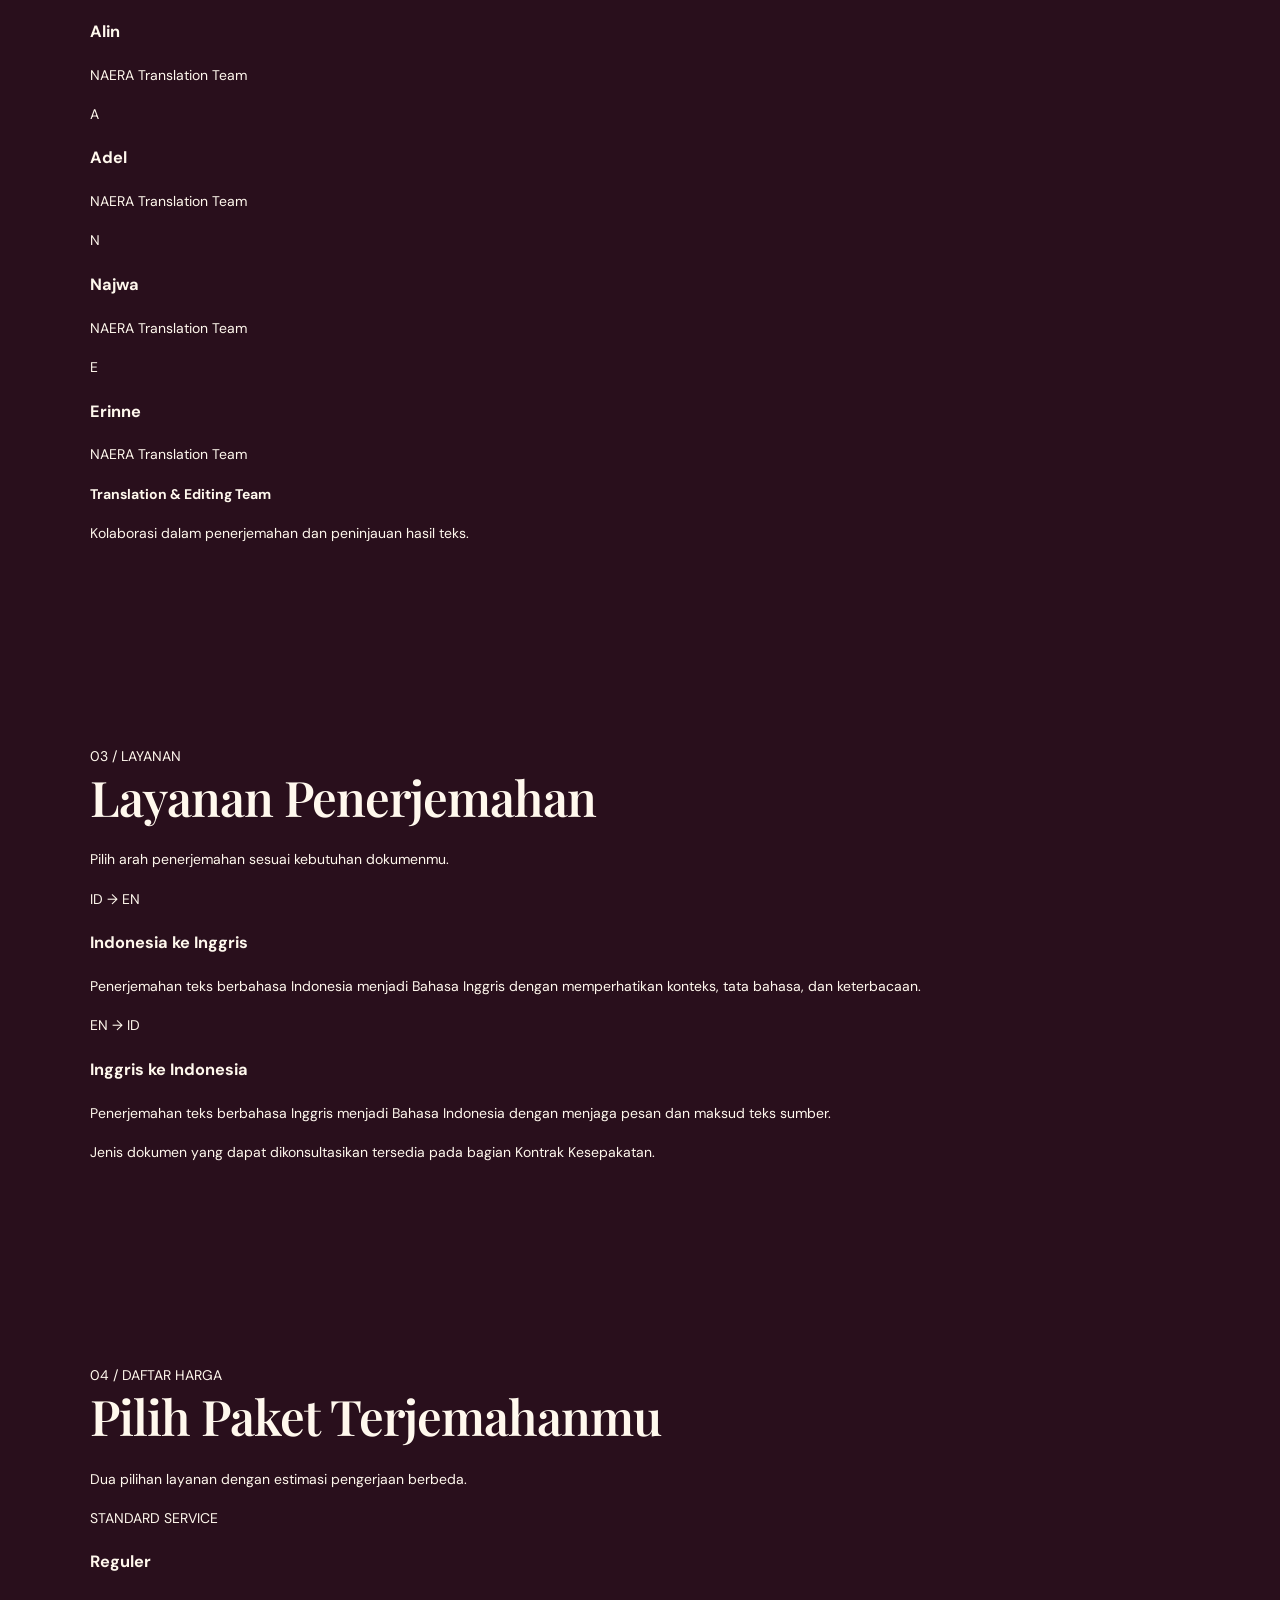
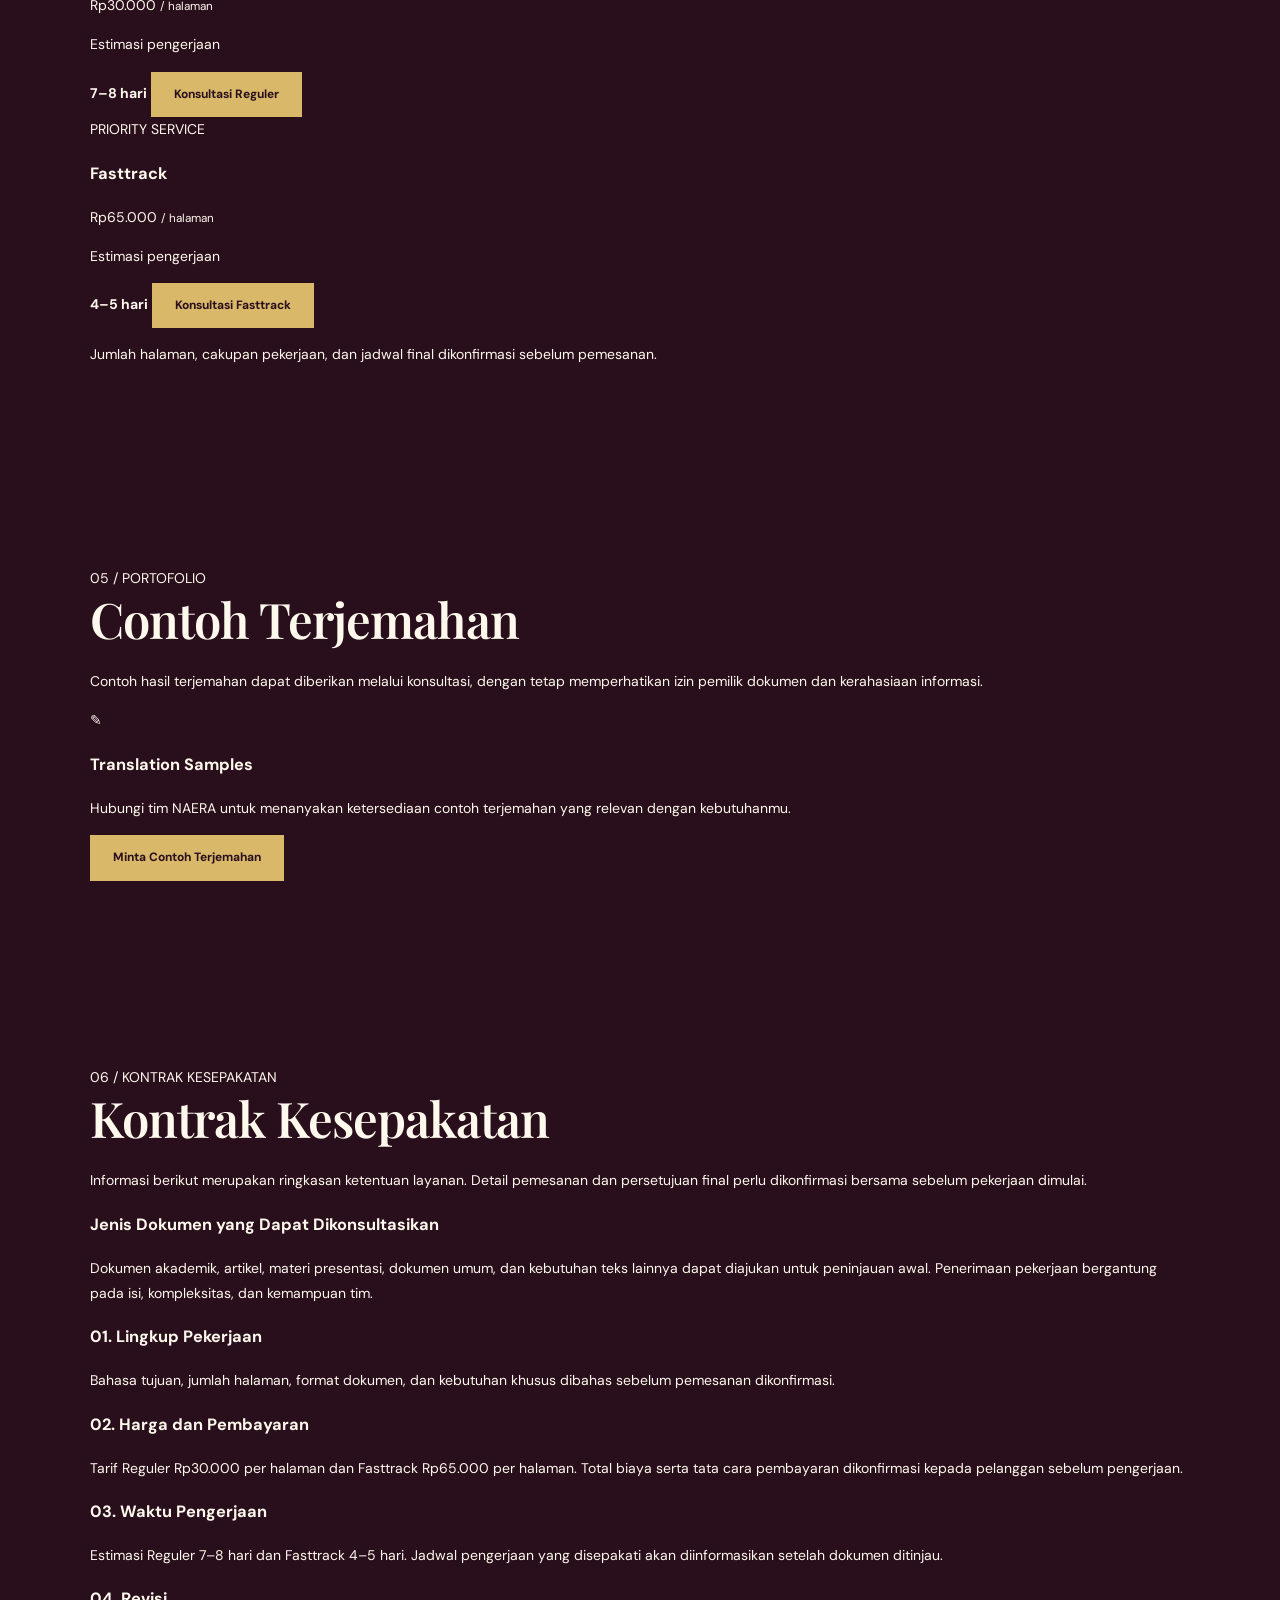
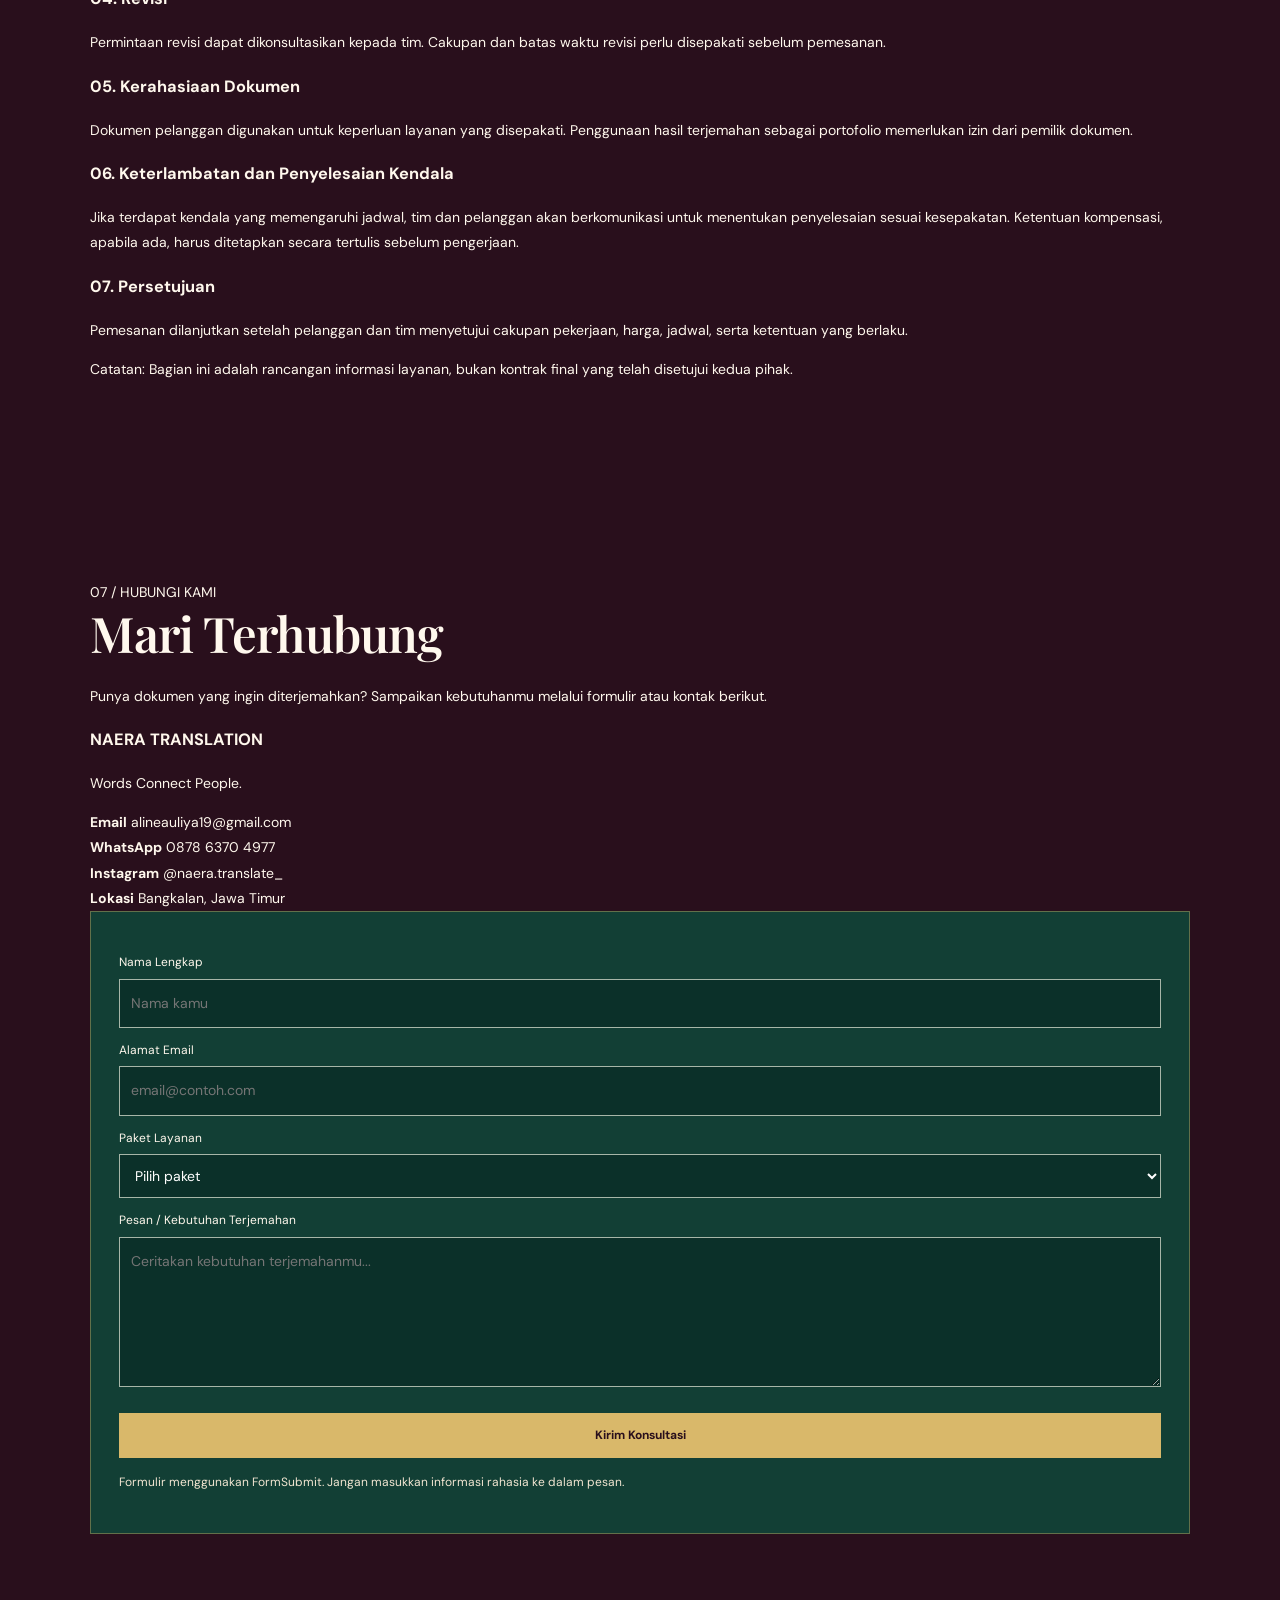
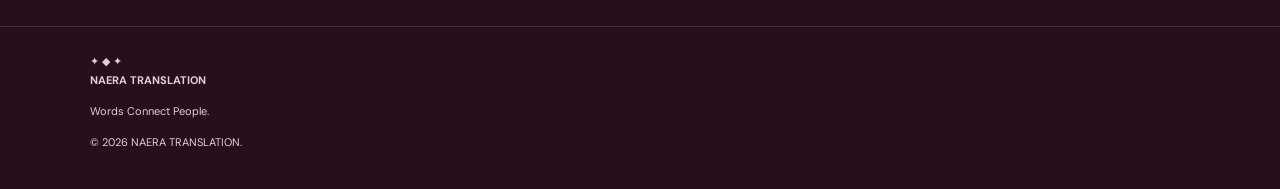
==== commit 2fe713ef: "Update index.html" ====
--- a/index.html
+++ b/index.html
@@ -1,14 +1,422 @@
-<!doctype html>
+
 <!DOCTYPE html>
-
-<html lang="id"><head><meta charset="utf-8"/><meta content="width=device-width,initial-scale=1" name="viewport"/><meta content="NAERA TRANSLATION menyediakan jasa penerjemahan bahasa Inggris dan Indonesia untuk dokumen akademik dan umum di Bangkalan, Jawa Timur." name="description"/><title>NAERA TRANSLATION | Jasa Penerjemahan Inggris–Indonesia</title><link href="style.css?v=5" rel="stylesheet"/><script defer="" src="script.js?v=5"></script><link href="index.html" hreflang="id" rel="alternate"/><link href="index-en.html" hreflang="en" rel="alternate"/><meta content="#290F1C" name="theme-color"/><meta content="NAERA TRANSLATION | Jasa Penerjemahan Inggris–Indonesia" property="og:title"/><meta content="NAERA TRANSLATION menyediakan jasa penerjemahan bahasa Inggris dan Indonesia untuk dokumen akademik dan umum di Bangkalan, Jawa Timur." property="og:description"/><meta content="website" property="og:type"/></head><body><a class="skip-link" href="#home">Lewati ke konten</a>
-<header class="header"><a class="brand" href="#home"><span class="mark">N</span><span>NAERA <b>TRANSLATION</b><small>WORDS CONNECT PEOPLE</small></span></a><button aria-controls="nav" aria-expanded="false" aria-label="Buka menu navigasi" class="menu-toggle" id="menuToggle">☰</button><nav aria-label="Menu utama" id="nav"><a data-section-link="" href="#home">Beranda</a><a data-section-link="" href="#about">Tentang Kami</a><a data-section-link="" href="#team">Tim Kami</a><a data-section-link="" href="#services">Layanan</a><a data-section-link="" href="#pricelist">Daftar Harga</a><a data-section-link="" href="#samples">Contoh Terjemahan</a><a data-section-link="" href="#terms">Kontrak Kesepakatan</a><a data-section-link="" href="#contact">Kontak</a><a class="lang" href="index-en.html" hreflang="en">🌐 English</a></nav></header>
-<main><section class="hero section" id="home"><div class="hero-content"><p class="eyebrow">✦ TRANSLATION SERVICE · BANGKALAN, INDONESIA</p><h1>Bahasa berbeda. <em>Makna tetap terjaga.</em></h1><p class="lead">Layanan penerjemahan Bahasa Inggris ↔ Bahasa Indonesia untuk kebutuhan akademik, pribadi, dan profesional.</p><div class="actions"><a class="btn" href="#contact">Konsultasi Sekarang ↗</a><a class="subtle" href="#services">Lihat Layanan ↓</a></div><p class="micro">ENGLISH ↔ BAHASA INDONESIA · NAERA TRANSLATION</p></div></section>
-<div class="strip">ENGLISH <span>✦</span> INDONESIAN <span>✦</span> WORDS CONNECT PEOPLE</div>
-<section class="section split" id="about"><div><p class="eyebrow">01 / Tentang NAERA</p><h2>Menjembatani bahasa, <em>mendekatkan manusia.</em></h2></div><p class="body-copy">NAERA TRANSLATION adalah layanan penerjemahan yang berbasis di Bangkalan, Jawa Timur. Kami membantu pelajar, mahasiswa, individu, dan masyarakat umum menerjemahkan dokumen dengan memperhatikan makna, tata bahasa, dan konteks.</p></section>
-<section class="section" id="team"><p class="eyebrow">02 / Tim Kami</p><h2>Orang-orang di balik <em>setiap kata.</em></h2><div class="cards team-grid"><article class="panel"><small>Pendiri / Direktur</small><h3>Alin</h3><p>Mengelola dan mengawasi layanan NAERA.</p></article><article class="panel"><small>Tim Penerjemahan dan Penyuntingan</small><h3>Tim NAERA TRANSLATION</h3><p>Menerjemahkan dan meninjau kualitas hasil.</p></article><article class="panel"><small>Layanan Pelanggan</small><h3>Adel</h3><p>Membantu pertanyaan dan komunikasi pelanggan.</p></article><article class="panel"><small>Administrasi dan Keuangan</small><h3>Najwa</h3><p>Mengelola administrasi dan pembayaran.</p></article><article class="panel"><small>Pemasaran</small><h3>Erinne</h3><p>Mengelola promosi dan media sosial.</p></article></div></section>
-<section class="section light" id="services"><p class="eyebrow">03 / Layanan Kami</p><h2>Dua arah bahasa. <em>Satu tujuan: saling memahami.</em></h2><p class="section-desc">Pilih arah penerjemahan sesuai kebutuhan dokumen Anda.</p><div class="cards two"><article class="panel service"><span class="tag">EN → ID</span><h3>Bahasa Inggris ke Bahasa Indonesia</h3><p>Penerjemahan teks berbahasa Inggris ke Bahasa Indonesia yang jelas, alami, dan sesuai konteks.</p><a href="#contact">Konsultasi Sekarang ↗</a></article><article class="panel service"><span class="tag">ID → EN</span><h3>Bahasa Indonesia ke Bahasa Inggris</h3><p>Penerjemahan teks berbahasa Indonesia ke Bahasa Inggris dengan memperhatikan makna dan tata bahasa.</p><a href="#contact">Konsultasi Sekarang ↗</a></article></div></section>
-<section class="section" id="pricelist"><p class="eyebrow">04 / Daftar Harga</p><h2>Pilih waktu pengerjaan <em>sesuai kebutuhan.</em></h2><div class="cards two"><article class="panel price"><small>Estimasi pengerjaan: 7–8 hari</small><h3>Reguler</h3><div class="amount">Rp 30.000</div><p>per halaman</p><a class="btn" href="#contact">Konsultasi Sekarang ↗</a></article><article class="panel price"><small>Estimasi pengerjaan: 4–5 hari</small><h3>Fasttrack</h3><div class="amount">Rp 65.000</div><p>per halaman</p><a class="btn" href="#contact">Konsultasi Sekarang ↗</a></article></div><p class="note">Harga dihitung per halaman berdasarkan dokumen yang ditinjau. Standar halaman, jumlah halaman, total biaya, metode pembayaran, dan tenggat final dikonfirmasi secara tertulis sebelum pesanan disetujui.</p></section>
-<section class="section" id="samples"><p class="eyebrow">05 / Contoh Terjemahan</p><h2>Makna tetap terjaga <em>dalam bahasa berbeda.</em></h2><p class="section-desc">Contoh ilustratif untuk memperlihatkan arah penerjemahan; bukan dokumen pelanggan.</p><div class="cards two"><article class="panel"><small>EN → ID</small><h3>Bahasa Inggris ke Bahasa Indonesia</h3><b>Teks asli</b><p>Clear communication builds trust.</p><b>Hasil terjemahan</b><p>Komunikasi yang jelas membangun kepercayaan.</p></article><article class="panel"><small>ID → EN</small><h3>Bahasa Indonesia ke Bahasa Inggris</h3><b>Teks asli</b><p>Bahasa menghubungkan manusia.</p><b>Hasil terjemahan</b><p>Language connects people.</p></article></div></section>
-<section class="section light" id="terms"><p class="eyebrow">06 / Kontrak Kesepakatan</p><h2>Kontrak Kesepakatan <em>Layanan Penerjemahan</em></h2><h3 class="subheading">Jenis Dokumen yang Dapat Dikonsultasikan</h3><div class="cards three"><article class="panel"><h3>Dokumen Akademik</h3><p>Esai, abstrak, artikel ilmiah, dan materi pembelajaran.</p></article><article class="panel"><h3>Dokumen Umum</h3><p>Surat pribadi, pengumuman, profil, dan dokumen umum.</p></article><article class="panel"><h3>Artikel dan Konten Digital</h3><p>Artikel, deskripsi produk, dan konten media sosial.</p></article></div><p class="note">Terjemahan tersumpah dan legalisasi resmi tidak termasuk dalam layanan standar.</p><h3 class="subheading">Ketentuan Kesepakatan Layanan</h3><div class="terms"><article class="term"><span>01</span><div><h3>Lingkup pekerjaan</h3><p>Pelanggan menyampaikan dokumen, arah bahasa, tujuan, dan instruksi khusus.</p></div></article><article class="term"><span>02</span><div><h3>Biaya dan pembayaran</h3><p>Harga dan metode pembayaran disepakati sebelum pengerjaan.</p></div></article><article class="term"><span>03</span><div><h3>Estimasi waktu</h3><p>Reguler 7–8 hari; Fasttrack 4–5 hari setelah pesanan dikonfirmasi.</p></div></article><article class="term"><span>04</span><div><h3>Revisi dan koreksi</h3><p>Koreksi sesuai instruksi awal dapat diajukan; perubahan lingkup dibahas terpisah.</p></div></article><article class="term"><span>05</span><div><h3>Kerahasiaan dokumen</h3><p>Dokumen pelanggan tidak dipublikasikan tanpa izin.</p></div></article><article class="term"><span>06</span><div><h3>Persetujuan pesanan</h3><p>Pengerjaan dimulai setelah lingkup, harga, dan tenggat disepakati.</p></div></article></div><div class="guarantee"><h3>Jaminan ketepatan waktu</h3><p>Apabila tenggat yang disepakati tidak terpenuhi karena pihak NAERA TRANSLATION, kompensasi satu kali layanan terjemahan gratis dapat diberikan sesuai syarat, batas halaman, dan ketentuan yang disetujui tertulis sebelum pengerjaan.</p></div><p class="agreement-note">Ketentuan khusus seperti jumlah revisi, batas kompensasi, metode pembayaran, dan tenggat akhir wajib disepakati secara tertulis sebelum pesanan dimulai.</p></section>
-<section class="section contact" id="contact"><div><p class="eyebrow">07 / Hubungi Kami</p><h2>Mulai dengan <em>percakapan.</em></h2><p class="section-desc">Sampaikan jenis dokumen, arah bahasa, jumlah halaman, dan tenggat yang diharapkan.</p><div class="contacts"><a href="mailto:alineauliya19@gmail.com">✉ alineauliya19@gmail.com ↗</a><a href="https://wa.me/6287863704977" rel="noopener noreferrer" target="_blank">◉ WhatsApp: 0878 6370 4977 ↗</a><a href="https://www.instagram.com/naera.translate_/" rel="noopener noreferrer" target="_blank">◎ @naera.translate_ ↗</a><span>⌖ Bangkalan, Jawa Timur, Indonesia</span></div></div><form class="contact-form" id="contactForm"><label for="name">Nama lengkap *</label><input id="name" maxlength="100" name="name" required=""/><label for="email">Alamat email *</label><input id="email" name="email" required="" type="email"/><label for="direction">Arah penerjemahan *</label><select id="direction" name="direction" required=""><option value="">Pilih arah bahasa</option><option>Bahasa Inggris ke Bahasa Indonesia</option><option>Bahasa Indonesia ke Bahasa Inggris</option><option>Konsultasi terlebih dahulu</option></select><label for="message">Pesan atau kebutuhan *</label><textarea id="message" minlength="10" name="message" required="" rows="5"></textarea><button class="btn" type="submit">Kirim lewat Email ↗</button><p class="form-note" id="formNotice" role="status">Tombol ini membuka aplikasi email Anda. Periksa dan kirim email dari aplikasi tersebut; formulir tidak mengirim pesan secara otomatis.</p></form></section></main><footer><a class="brand" href="#home">NAERA TRANSLATION</a><span>© <span id="year"></span> NAERA TRANSLATION · Bangkalan</span></footer></body></html>+<html lang="id">
+<head>
+  <meta charset="UTF-8">
+  <meta name="viewport" content="width=device-width, initial-scale=1">
+  <meta name="theme-color" content="#290F1C">
+  <meta name="description" content="NAERA TRANSLATION - Layanan penerjemahan Bahasa Indonesia dan Bahasa Inggris.">
+  <title>NAERA TRANSLATION | Indonesia</title>
+  <link rel="stylesheet" href="style.css">
+  <script src="script.js" defer></script>
+</head>
+<body>
+  <header class="site-header">
+    <a href="#home" class="brand" aria-label="NAERA TRANSLATION">
+      <span class="brand-mark">N</span>
+      <span>NAERA <strong>TRANSLATION</strong></span>
+    </a>
+
+    <div class="header-actions">
+      <div class="language-switch" aria-label="Pilihan bahasa">
+        <a href="index.html" class="active" aria-current="page">ID</a>
+        <a href="index-en.html">EN</a>
+      </div>
+
+      <button class="menu-toggle" type="button"
+        aria-label="Buka menu navigasi"
+        aria-controls="main-menu" aria-expanded="false">
+        <span></span><span></span><span></span>
+      </button>
+    </div>
+
+    <nav id="main-menu" class="main-menu" aria-label="Navigasi utama">
+      <a href="#home">Beranda</a>
+      <a href="#about">Tentang Kami</a>
+      <a href="#team">Tim Kami</a>
+      <a href="#services">Layanan</a>
+      <a href="#pricing">Daftar Harga</a>
+      <a href="#samples">Contoh Terjemahan</a>
+      <a href="#agreement">Kontrak Kesepakatan</a>
+      <a href="#contact">Hubungi Kami</a>
+    </nav>
+  </header>
+
+  <main>
+    <section id="home" class="hero batik-section">
+      <div class="container hero-content">
+        <span class="eyebrow">WELCOME TO NAERA TRANSLATION</span>
+        <h1>Words Connect <em>People.</em></h1>
+        <p class="hero-description">
+          Menjembatani bahasa, menghubungkan makna.
+          Layanan penerjemahan Bahasa Indonesia dan Bahasa Inggris
+          dengan komunikasi yang jelas dan proses yang terarah.
+        </p>
+        <div class="hero-buttons">
+          <a class="btn btn-gold" href="#services">Jelajahi Layanan</a>
+          <a class="btn btn-outline" href="#contact">Konsultasi Sekarang</a>
+        </div>
+        <div class="hero-decoration" aria-hidden="true">✦ ◆ ✦</div>
+      </div>
+    </section>
+
+    <section id="about" class="section section-cream batik-section">
+      <div class="container narrow">
+        <span class="section-label">01 / TENTANG KAMI</span>
+        <h2>Mengenal <span>NAERA TRANSLATION</span></h2>
+        <div class="gold-line"></div>
+        <p>
+          NAERA TRANSLATION merupakan layanan penerjemahan yang
+          membantu menjembatani komunikasi antara Bahasa Indonesia
+          dan Bahasa Inggris.
+        </p>
+        <p>
+          Kami mengutamakan kejelasan makna, keterbacaan, dan
+          komunikasi yang baik selama proses penerjemahan.
+          Setiap permintaan dapat dikonsultasikan terlebih dahulu
+          agar kebutuhan dan cakupan pekerjaan dipahami bersama.
+        </p>
+        <div class="feature-grid">
+          <div class="feature-card">
+            <span class="feature-icon">✦</span>
+            <h3>Ketepatan Makna</h3>
+            <p>Memperhatikan konteks dan pesan dari teks sumber.</p>
+          </div>
+          <div class="feature-card">
+            <span class="feature-icon">✧</span>
+            <h3>Komunikasi Jelas</h3>
+            <p>Ruang konsultasi sebelum proses pengerjaan.</p>
+          </div>
+          <div class="feature-card">
+            <span class="feature-icon">◆</span>
+            <h3>Hasil Terarah</h3>
+            <p>Proses disesuaikan dengan kebutuhan dokumen.</p>
+          </div>
+        </div>
+      </div>
+    </section>
+
+    <section id="team" class="section section-emerald batik-section">
+      <div class="container">
+        <span class="section-label">02 / TIM KAMI</span>
+        <h2>Orang-Orang di Balik <span>NAERA</span></h2>
+        <p class="section-intro">
+          Tim yang mendukung komunikasi, penerjemahan,
+          dan penyuntingan dokumen.
+        </p>
+
+        <div class="team-grid">
+          <article class="team-card">
+            <div class="avatar">A</div>
+            <h3>Alin</h3>
+            <p>NAERA Translation Team</p>
+          </article>
+          <article class="team-card">
+            <div class="avatar">A</div>
+            <h3>Adel</h3>
+            <p>NAERA Translation Team</p>
+          </article>
+          <article class="team-card">
+            <div class="avatar">N</div>
+            <h3>Najwa</h3>
+            <p>NAERA Translation Team</p>
+          </article>
+          <article class="team-card">
+            <div class="avatar">E</div>
+            <h3>Erinne</h3>
+            <p>NAERA Translation Team</p>
+          </article>
+        </div>
+
+        <div class="team-note">
+          <strong>Translation &amp; Editing Team</strong>
+          <p>Kolaborasi dalam penerjemahan dan peninjauan hasil teks.</p>
+        </div>
+      </div>
+    </section>
+
+    <section id="services" class="section section-cream batik-section">
+      <div class="container">
+        <span class="section-label">03 / LAYANAN</span>
+        <h2>Layanan <span>Penerjemahan</span></h2>
+        <p class="section-intro">
+          Pilih arah penerjemahan sesuai kebutuhan dokumenmu.
+        </p>
+
+        <div class="two-column">
+          <article class="service-card">
+            <div class="service-symbol">ID → EN</div>
+            <h3>Indonesia ke Inggris</h3>
+            <p>
+              Penerjemahan teks berbahasa Indonesia menjadi
+              Bahasa Inggris dengan memperhatikan konteks,
+              tata bahasa, dan keterbacaan.
+            </p>
+          </article>
+          <article class="service-card">
+            <div class="service-symbol">EN → ID</div>
+            <h3>Inggris ke Indonesia</h3>
+            <p>
+              Penerjemahan teks berbahasa Inggris menjadi
+              Bahasa Indonesia dengan menjaga pesan dan
+              maksud teks sumber.
+            </p>
+          </article>
+        </div>
+
+        <p class="section-footnote">
+          Jenis dokumen yang dapat dikonsultasikan tersedia pada
+          bagian <a href="#agreement">Kontrak Kesepakatan</a>.
+        </p>
+      </div>
+    </section>
+
+    <section id="pricing" class="section section-maroon batik-section">
+      <div class="container">
+        <span class="section-label">04 / DAFTAR HARGA</span>
+        <h2>Pilih Paket <span>Terjemahanmu</span></h2>
+        <p class="section-intro">
+          Dua pilihan layanan dengan estimasi pengerjaan berbeda.
+        </p>
+
+        <div class="two-column pricing-grid">
+          <article class="price-card">
+            <span class="package-label">STANDARD SERVICE</span>
+            <h3>Reguler</h3>
+            <div class="price">Rp30.000 <small>/ halaman</small></div>
+            <div class="price-divider"></div>
+            <p>Estimasi pengerjaan</p>
+            <strong class="duration">7–8 hari</strong>
+            <a href="#contact" class="btn btn-gold">Konsultasi Reguler</a>
+          </article>
+
+          <article class="price-card featured">
+            <span class="package-label">PRIORITY SERVICE</span>
+            <h3>Fasttrack</h3>
+            <div class="price">Rp65.000 <small>/ halaman</small></div>
+            <div class="price-divider"></div>
+            <p>Estimasi pengerjaan</p>
+            <strong class="duration">4–5 hari</strong>
+            <a href="#contact" class="btn btn-gold">Konsultasi Fasttrack</a>
+          </article>
+        </div>
+
+        <p class="section-footnote">
+          Jumlah halaman, cakupan pekerjaan, dan jadwal final
+          dikonfirmasi sebelum pemesanan.
+        </p>
+      </div>
+    </section>
+
+    <section id="samples" class="section section-cream batik-section">
+      <div class="container narrow">
+        <span class="section-label">05 / PORTOFOLIO</span>
+        <h2>Contoh <span>Terjemahan</span></h2>
+        <p>
+          Contoh hasil terjemahan dapat diberikan melalui konsultasi,
+          dengan tetap memperhatikan izin pemilik dokumen
+          dan kerahasiaan informasi.
+        </p>
+
+        <div class="sample-panel">
+          <div class="sample-icon" aria-hidden="true">✎</div>
+          <h3>Translation Samples</h3>
+          <p>
+            Hubungi tim NAERA untuk menanyakan ketersediaan
+            contoh terjemahan yang relevan dengan kebutuhanmu.
+          </p>
+          <a class="btn btn-emerald" href="#contact">
+            Minta Contoh Terjemahan
+          </a>
+        </div>
+      </div>
+    </section>
+
+    <section id="agreement" class="section section-cream agreement-section batik-section">
+      <div class="container narrow">
+        <span class="section-label">06 / KONTRAK KESEPAKATAN</span>
+        <h2>Kontrak <span>Kesepakatan</span></h2>
+        <p>
+          Informasi berikut merupakan ringkasan ketentuan layanan.
+          Detail pemesanan dan persetujuan final perlu dikonfirmasi
+          bersama sebelum pekerjaan dimulai.
+        </p>
+
+        <div class="agreement-card">
+          <h3>Jenis Dokumen yang Dapat Dikonsultasikan</h3>
+          <p>
+            Dokumen akademik, artikel, materi presentasi,
+            dokumen umum, dan kebutuhan teks lainnya dapat
+            diajukan untuk peninjauan awal.
+            Penerimaan pekerjaan bergantung pada isi,
+            kompleksitas, dan kemampuan tim.
+          </p>
+        </div>
+
+        <div class="agreement-card">
+          <h3>01. Lingkup Pekerjaan</h3>
+          <p>
+            Bahasa tujuan, jumlah halaman, format dokumen,
+            dan kebutuhan khusus dibahas sebelum pemesanan
+            dikonfirmasi.
+          </p>
+        </div>
+
+        <div class="agreement-card">
+          <h3>02. Harga dan Pembayaran</h3>
+          <p>
+            Tarif Reguler Rp30.000 per halaman dan Fasttrack
+            Rp65.000 per halaman. Total biaya serta tata cara
+            pembayaran dikonfirmasi kepada pelanggan
+            sebelum pengerjaan.
+          </p>
+        </div>
+
+        <div class="agreement-card">
+          <h3>03. Waktu Pengerjaan</h3>
+          <p>
+            Estimasi Reguler 7–8 hari dan Fasttrack 4–5 hari.
+            Jadwal pengerjaan yang disepakati akan diinformasikan
+            setelah dokumen ditinjau.
+          </p>
+        </div>
+
+        <div class="agreement-card">
+          <h3>04. Revisi</h3>
+          <p>
+            Permintaan revisi dapat dikonsultasikan kepada tim.
+            Cakupan dan batas waktu revisi perlu disepakati
+            sebelum pemesanan.
+          </p>
+        </div>
+
+        <div class="agreement-card">
+          <h3>05. Kerahasiaan Dokumen</h3>
+          <p>
+            Dokumen pelanggan digunakan untuk keperluan
+            layanan yang disepakati. Penggunaan hasil
+            terjemahan sebagai portofolio memerlukan
+            izin dari pemilik dokumen.
+          </p>
+        </div>
+
+        <div class="agreement-card">
+          <h3>06. Keterlambatan dan Penyelesaian Kendala</h3>
+          <p>
+            Jika terdapat kendala yang memengaruhi jadwal,
+            tim dan pelanggan akan berkomunikasi untuk
+            menentukan penyelesaian sesuai kesepakatan.
+            Ketentuan kompensasi, apabila ada, harus
+            ditetapkan secara tertulis sebelum pengerjaan.
+          </p>
+        </div>
+
+        <div class="agreement-card">
+          <h3>07. Persetujuan</h3>
+          <p>
+            Pemesanan dilanjutkan setelah pelanggan dan
+            tim menyetujui cakupan pekerjaan, harga,
+            jadwal, serta ketentuan yang berlaku.
+          </p>
+        </div>
+
+        <p class="agreement-disclaimer">
+          Catatan: Bagian ini adalah rancangan informasi layanan,
+          bukan kontrak final yang telah disetujui kedua pihak.
+        </p>
+      </div>
+    </section>
+
+    <section id="contact" class="section section-emerald batik-section">
+      <div class="container">
+        <span class="section-label">07 / HUBUNGI KAMI</span>
+        <h2>Mari <span>Terhubung</span></h2>
+        <p class="section-intro">
+          Punya dokumen yang ingin diterjemahkan?
+          Sampaikan kebutuhanmu melalui formulir atau kontak berikut.
+        </p>
+
+        <div class="contact-grid">
+          <div class="contact-info">
+            <h3>NAERA TRANSLATION</h3>
+            <p>Words Connect People.</p>
+
+            <div class="contact-item">
+              <strong>Email</strong>
+              <a href="mailto:alineauliya19@gmail.com">
+                alineauliya19@gmail.com
+              </a>
+            </div>
+            <div class="contact-item">
+              <strong>WhatsApp</strong>
+              <a href="https://wa.me/6287863704977"
+                 target="_blank" rel="noopener noreferrer">
+                0878 6370 4977
+              </a>
+            </div>
+            <div class="contact-item">
+              <strong>Instagram</strong>
+              <a href="https://www.instagram.com/naera.translate_/"
+                 target="_blank" rel="noopener noreferrer">
+                @naera.translate_
+              </a>
+            </div>
+            <div class="contact-item">
+              <strong>Lokasi</strong>
+              <span>Bangkalan, Jawa Timur</span>
+            </div>
+          </div>
+
+          <form class="contact-form"
+                action="https://formsubmit.co/alineauliya19@gmail.com"
+                method="POST">
+            <input type="hidden" name="_subject"
+                   value="Konsultasi Baru - NAERA TRANSLATION">
+            <input type="hidden" name="_captcha" value="true">
+            <input type="hidden" name="_template" value="table">
+
+            <label for="name">Nama Lengkap</label>
+            <input id="name" name="name" type="text"
+                   placeholder="Nama kamu" required>
+
+            <label for="email">Alamat Email</label>
+            <input id="email" name="email" type="email"
+                   placeholder="email@contoh.com" required>
+
+            <label for="package">Paket Layanan</label>
+            <select id="package" name="package" required>
+              <option value="">Pilih paket</option>
+              <option value="Reguler">Reguler</option>
+              <option value="Fasttrack">Fasttrack</option>
+              <option value="Belum menentukan">Belum menentukan</option>
+            </select>
+
+            <label for="message">Pesan / Kebutuhan Terjemahan</label>
+            <textarea id="message" name="message" rows="5"
+              placeholder="Ceritakan kebutuhan terjemahanmu..."
+              required></textarea>
+
+            <button type="submit" class="btn btn-gold">
+              Kirim Konsultasi
+            </button>
+            <p class="form-note">
+              Formulir menggunakan FormSubmit.
+              Jangan masukkan informasi rahasia ke dalam pesan.
+            </p>
+          </form>
+        </div>
+      </div>
+    </section>
+  </main>
+
+  <footer class="site-footer">
+    <div class="container">
+      <div class="footer-ornament" aria-hidden="true">✦ ◆ ✦</div>
+      <strong>NAERA TRANSLATION</strong>
+      <p>Words Connect People.</p>
+      <p>© <span class="current-year">2026</span> NAERA TRANSLATION.</p>
+    </div>
+  </footer>
+</body>
+  </html>
+  
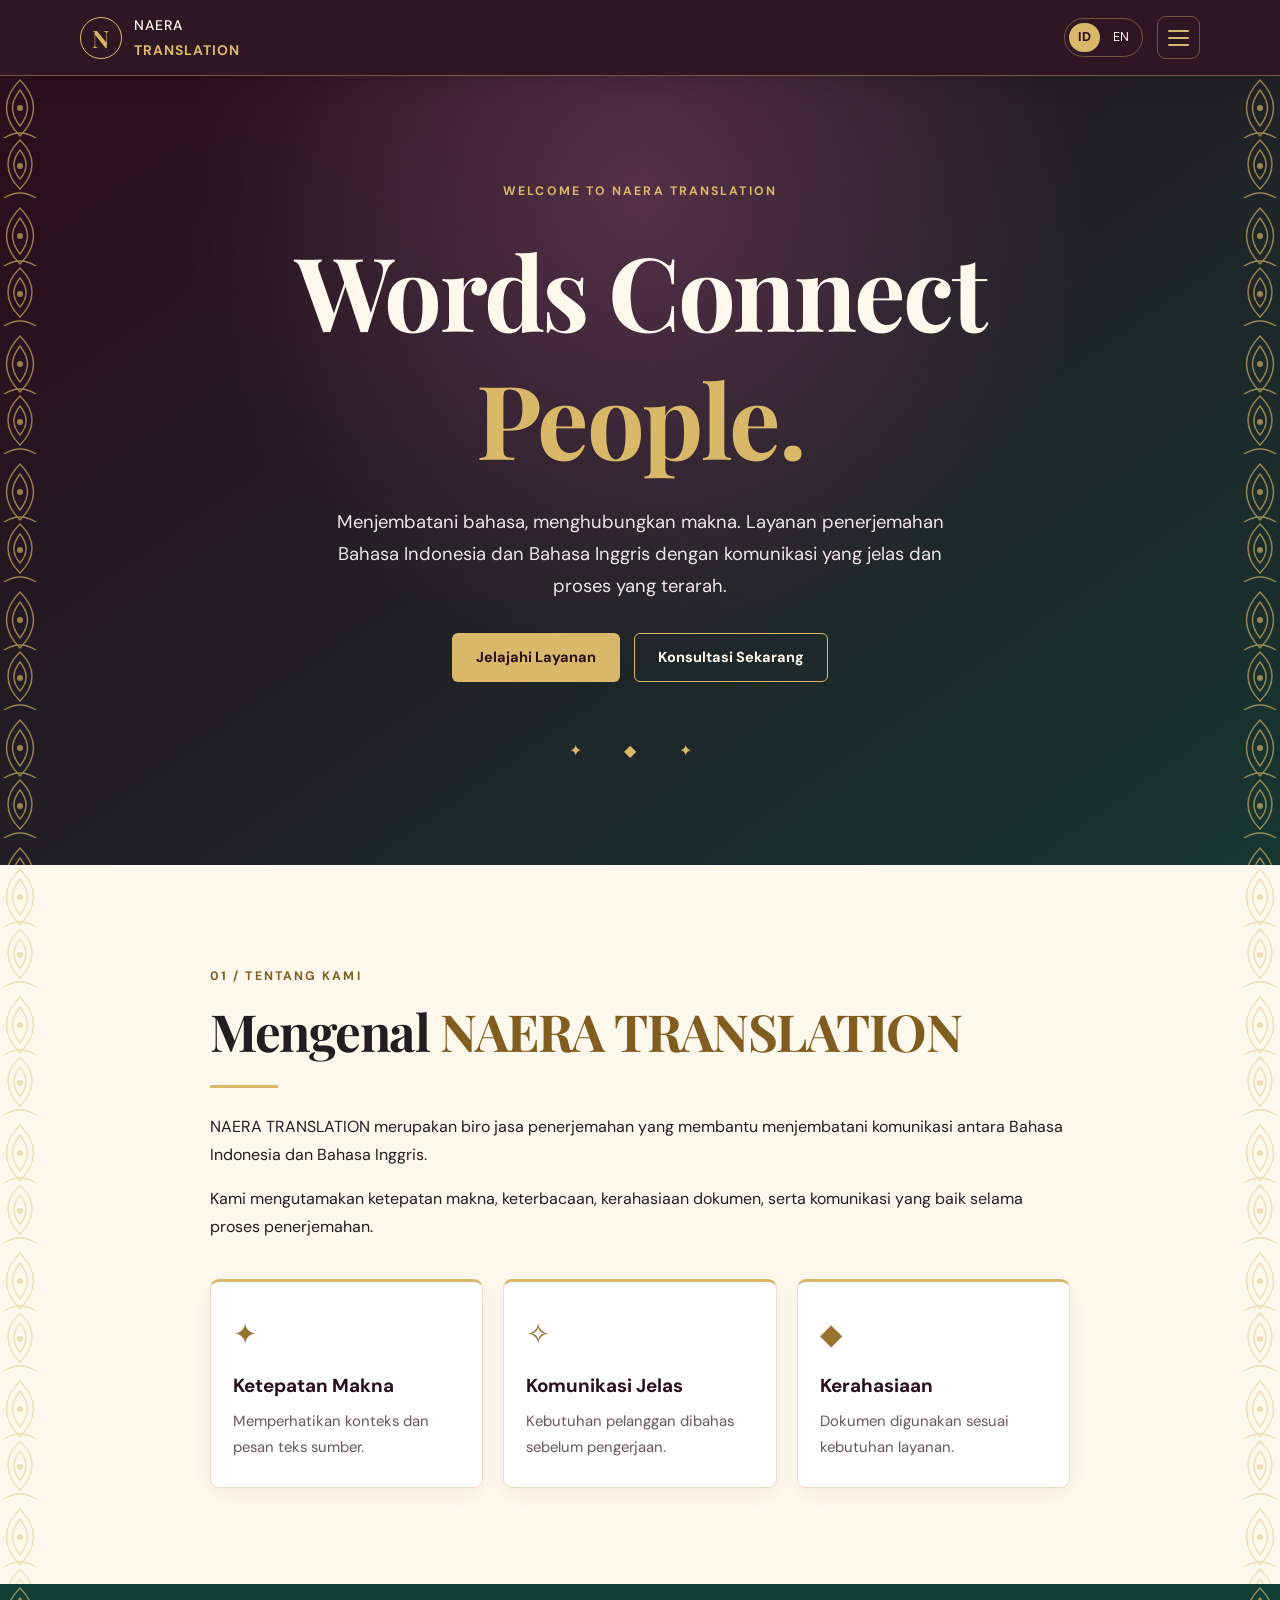
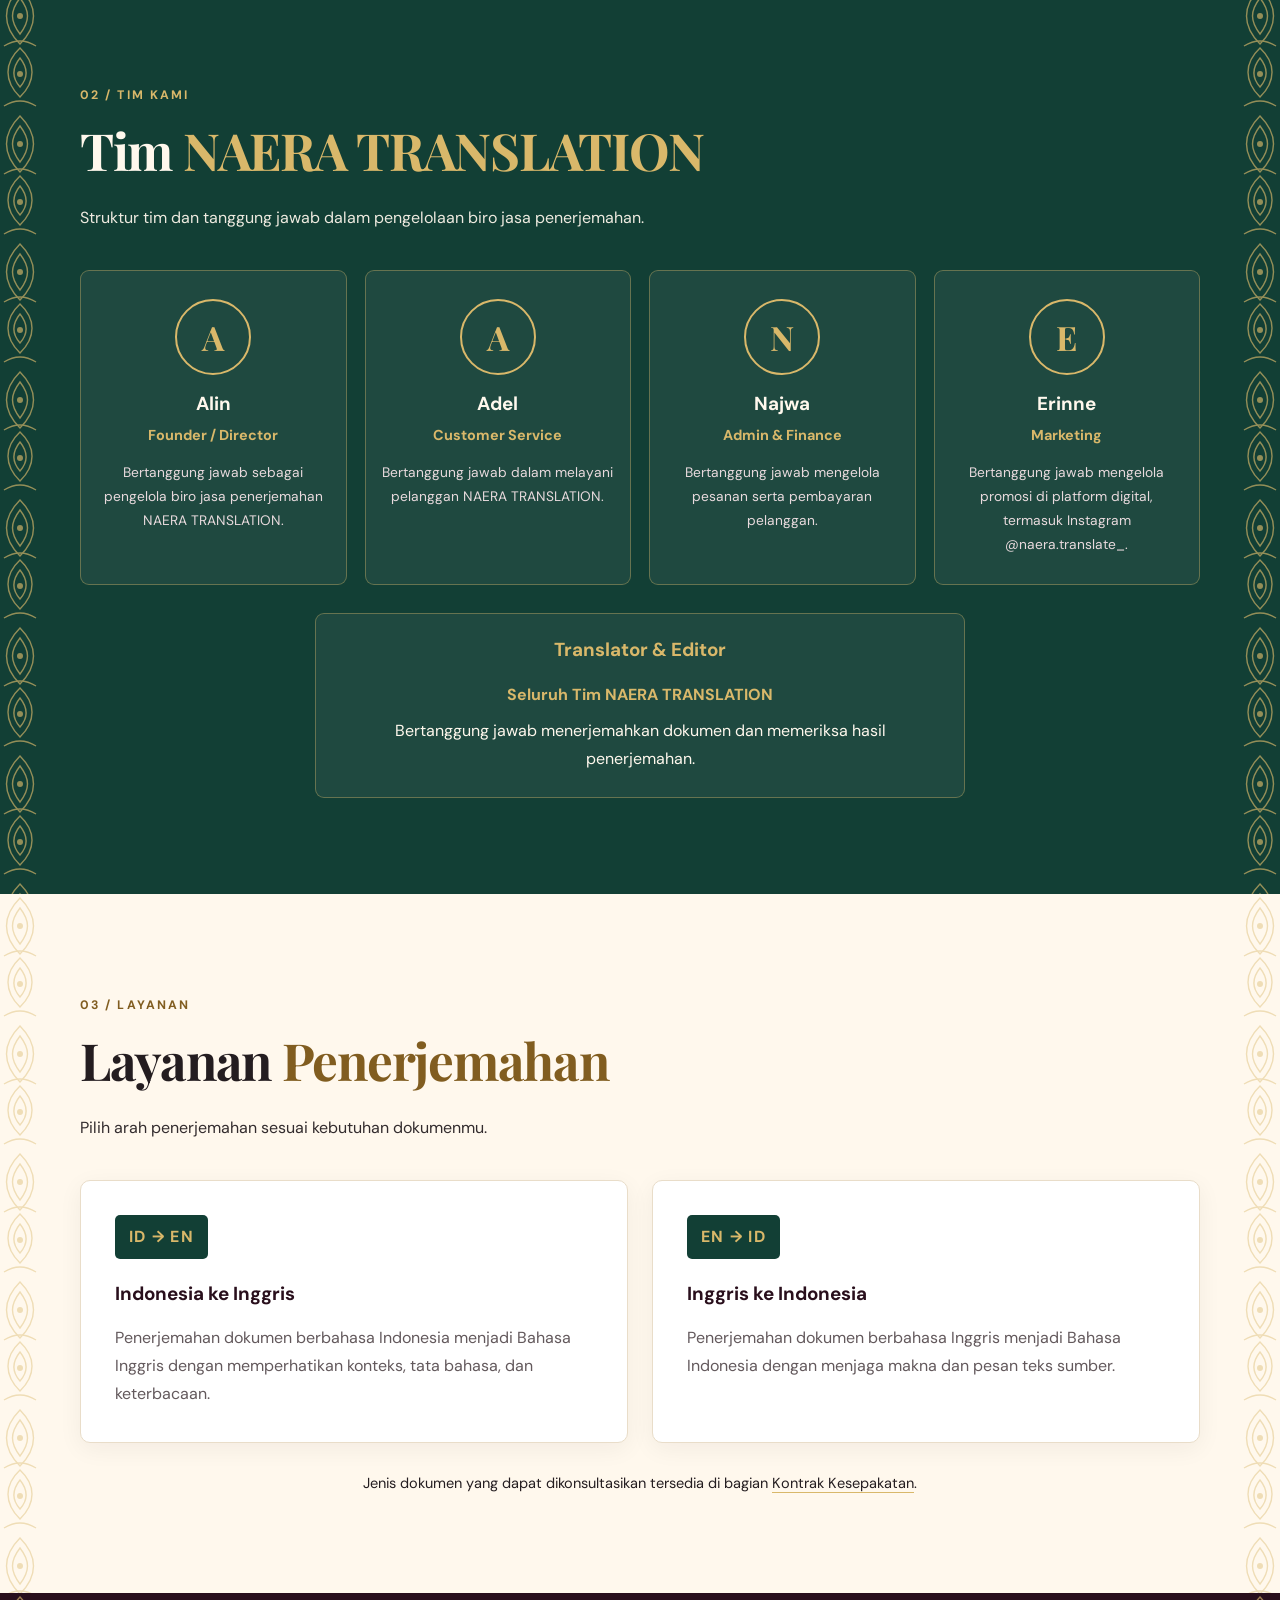
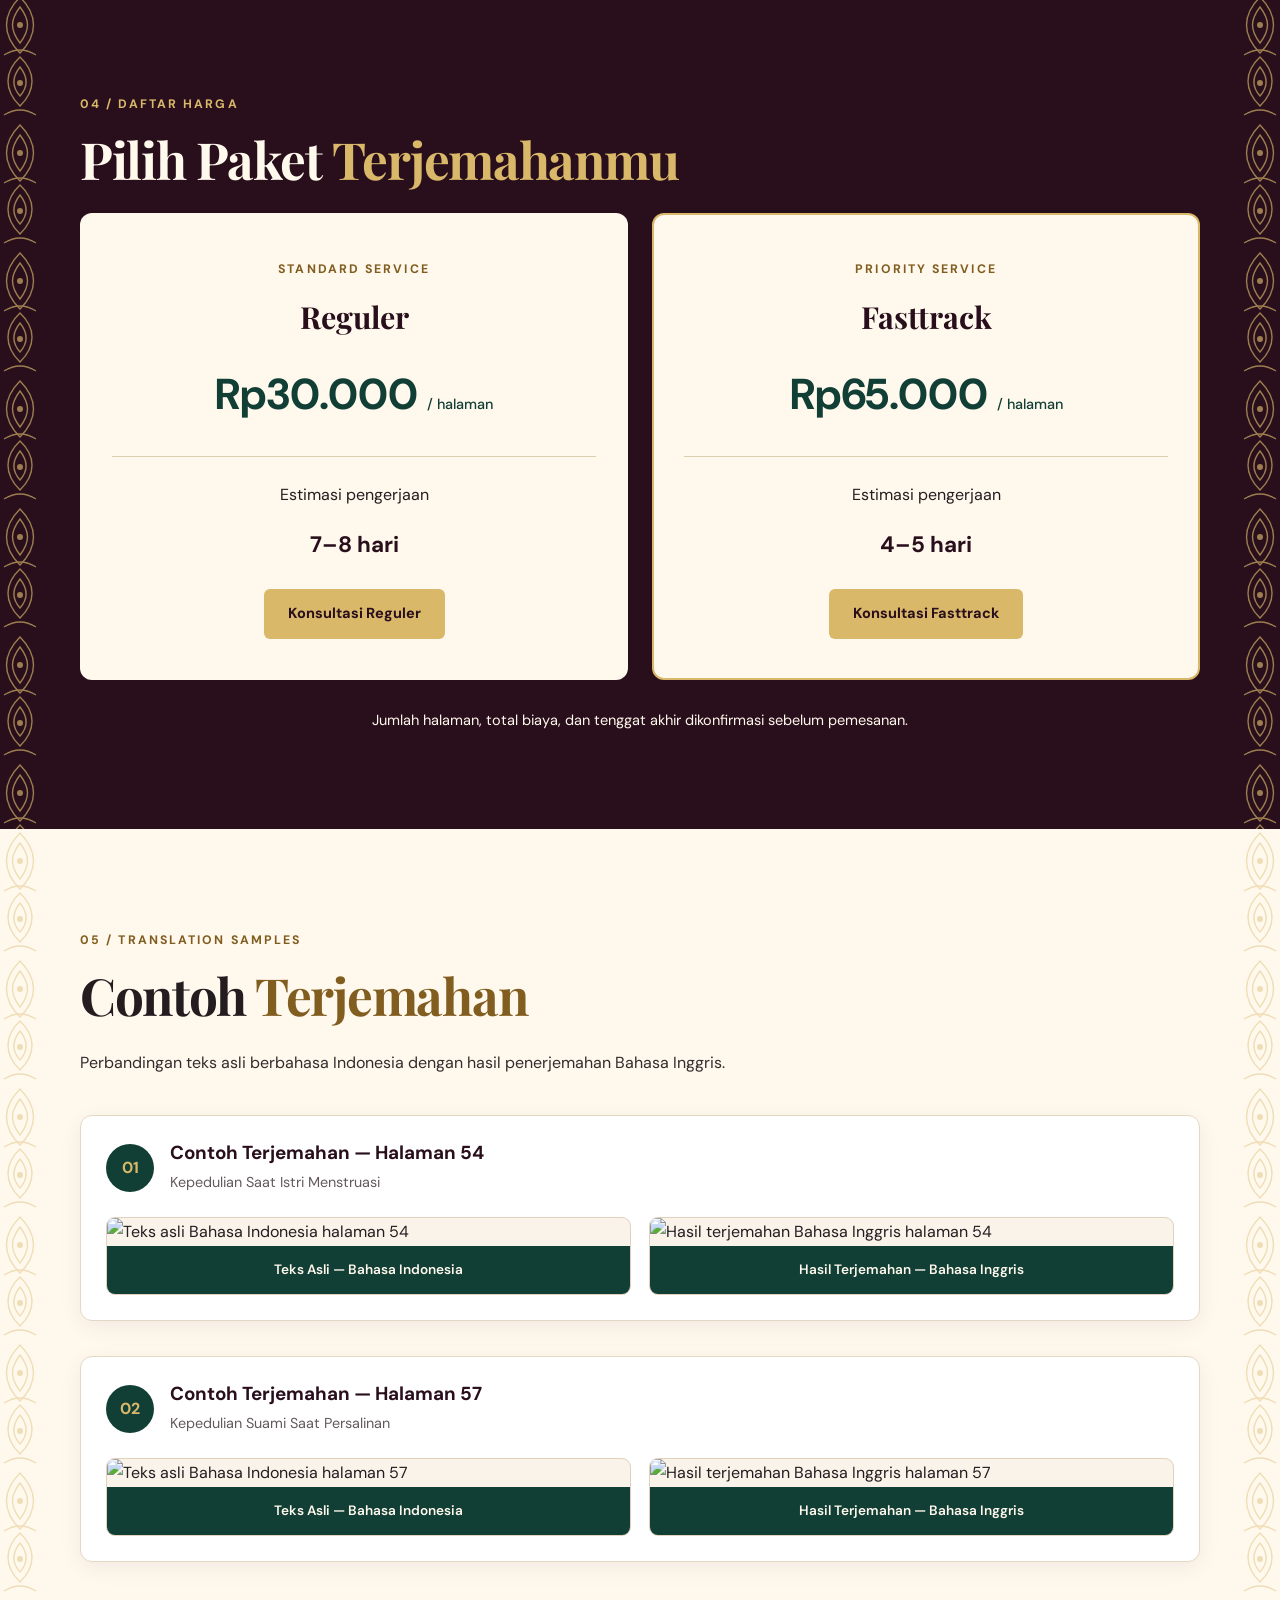
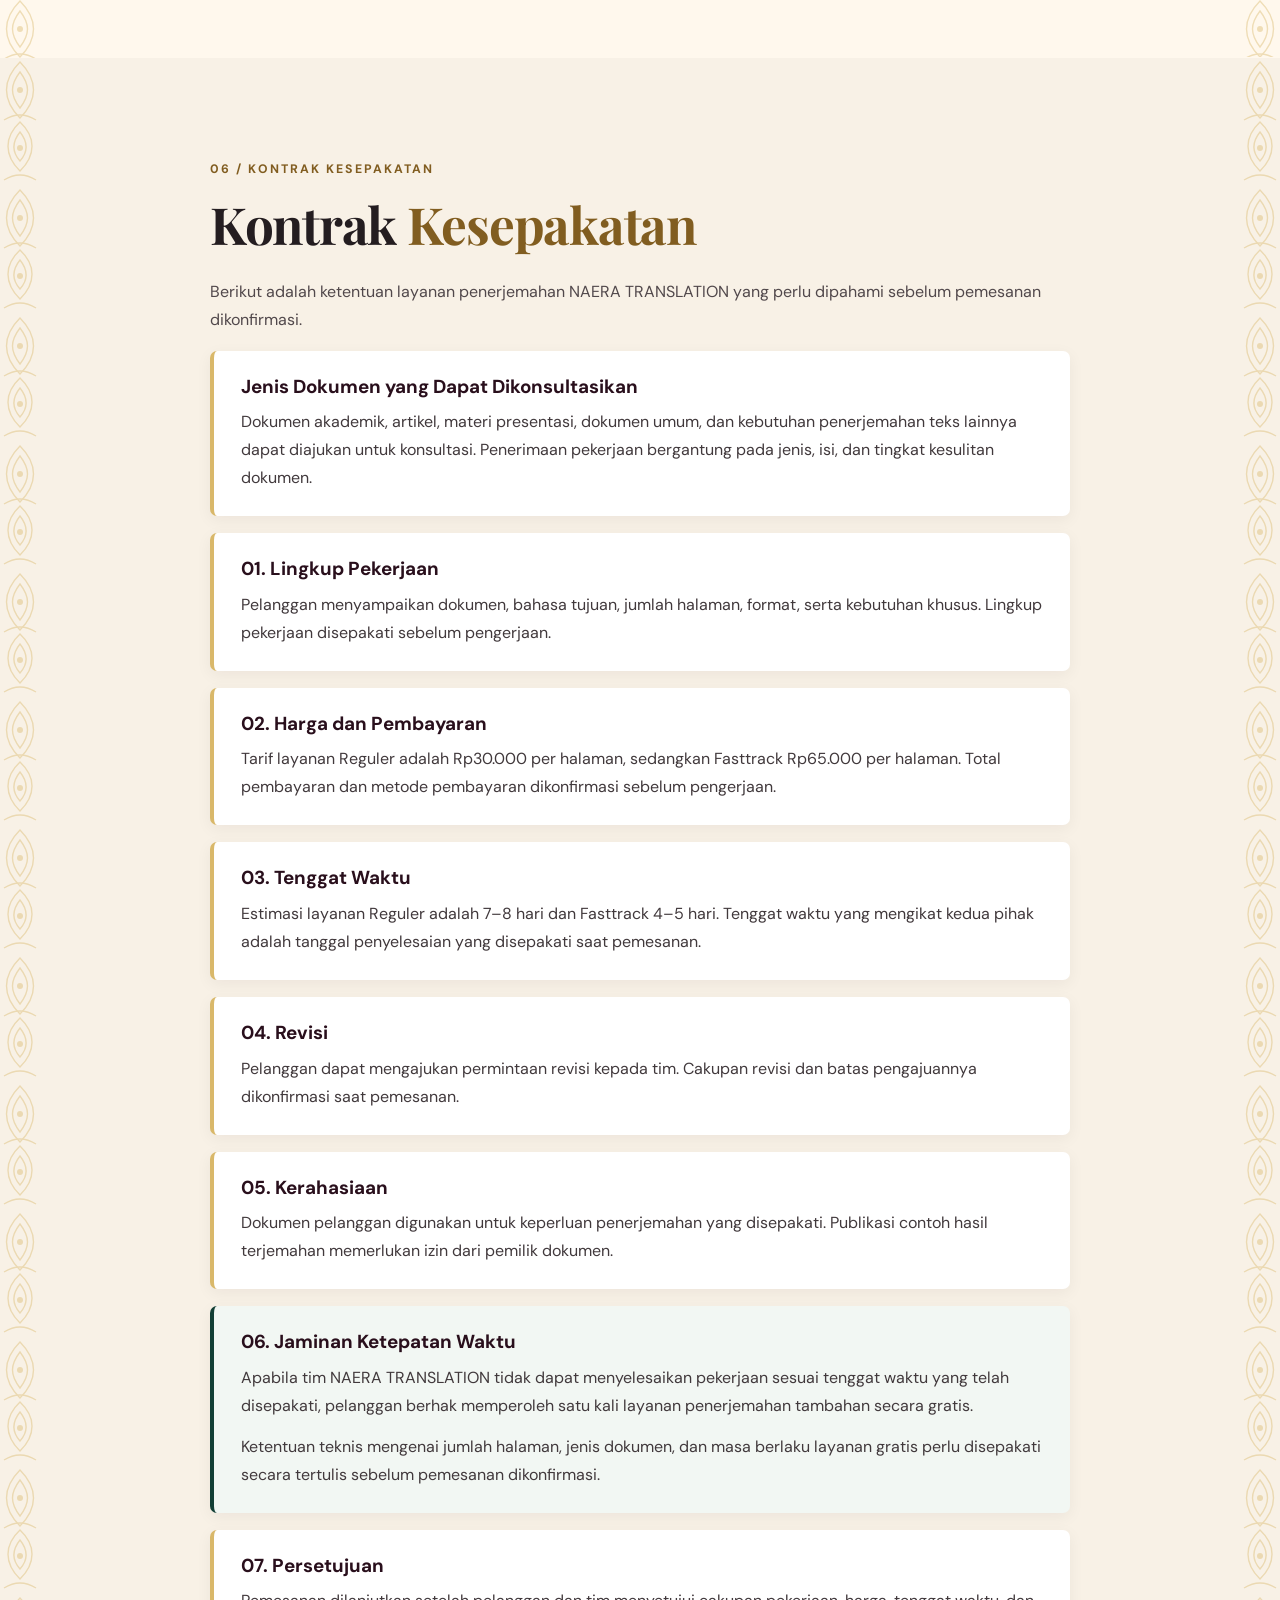
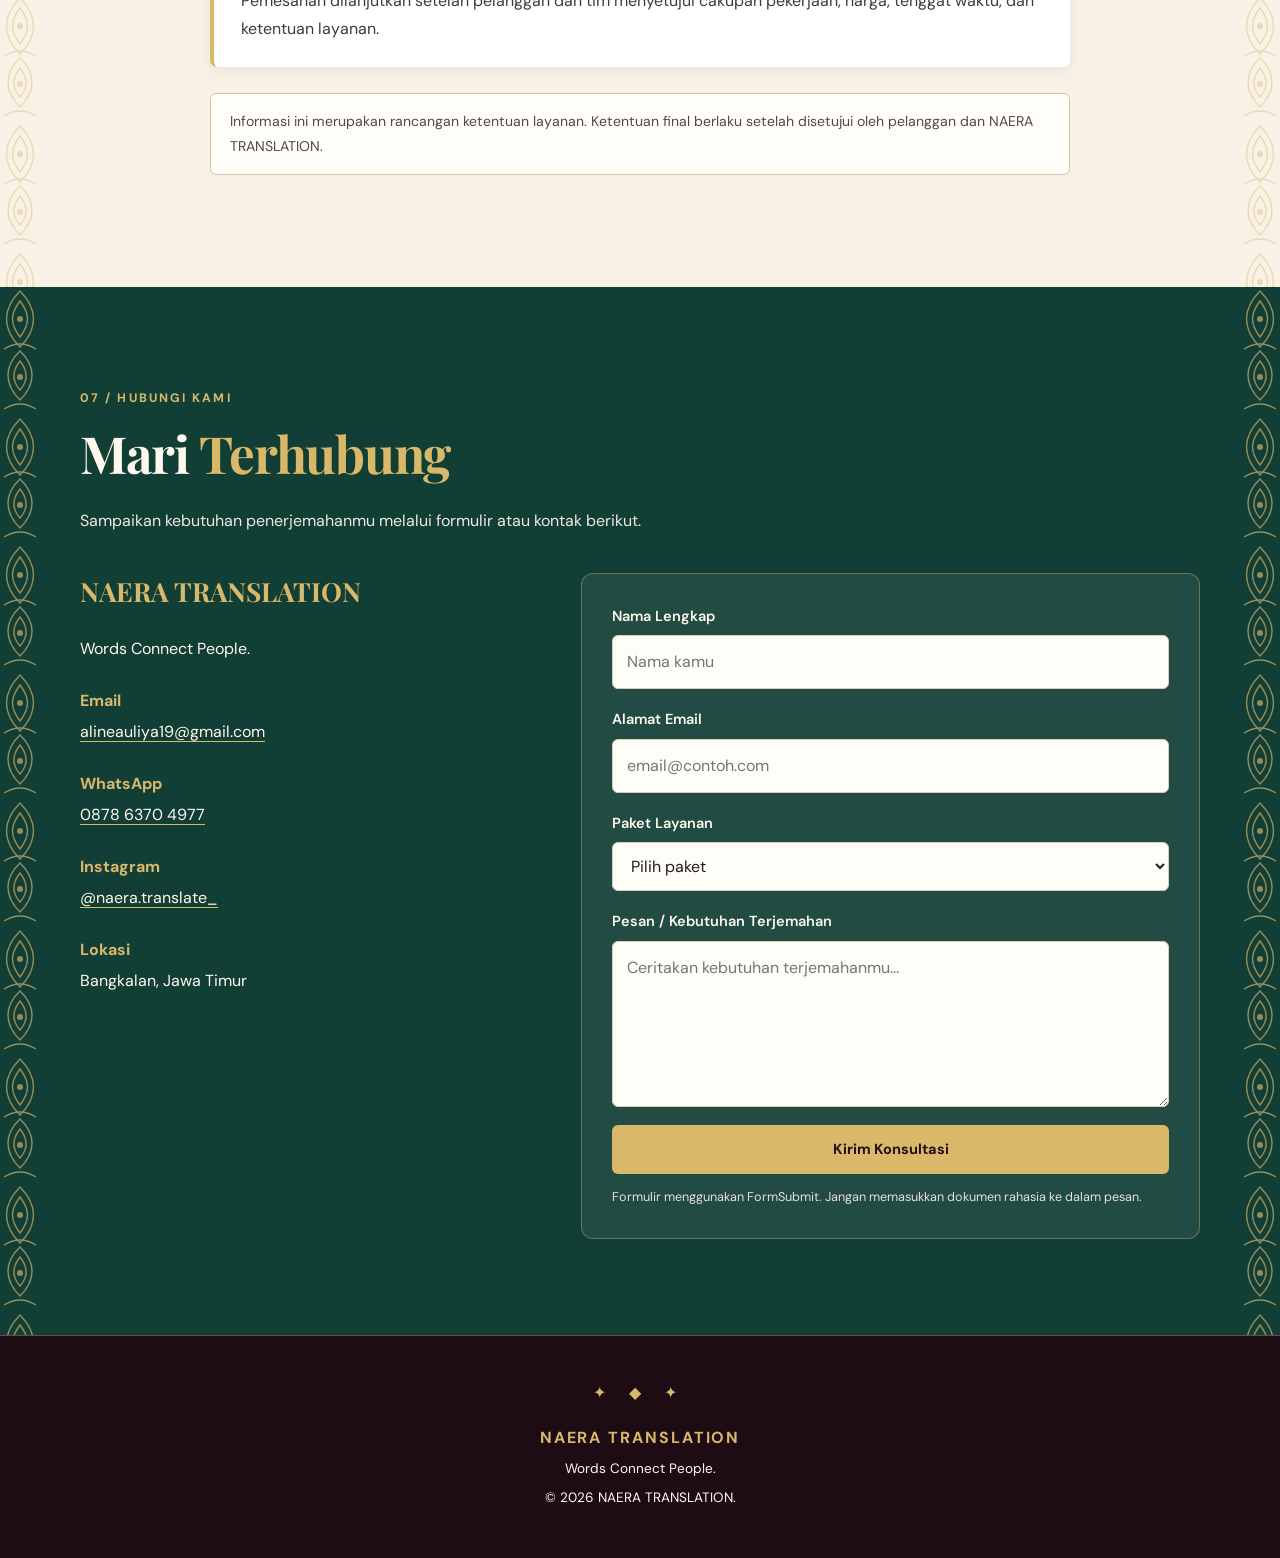
==== commit 4827cf05: "Refine text and structure in index.html Updated various text elements for clarity and consistency in" ====
--- a/index.html
+++ b/index.html
@@ -5,32 +5,31 @@
   <meta charset="UTF-8">
   <meta name="viewport" content="width=device-width, initial-scale=1">
   <meta name="theme-color" content="#290F1C">
-  <meta name="description" content="NAERA TRANSLATION - Layanan penerjemahan Bahasa Indonesia dan Bahasa Inggris.">
+  <meta name="description" content="NAERA TRANSLATION - Layanan penerjemahan Indonesia dan Inggris.">
   <title>NAERA TRANSLATION | Indonesia</title>
   <link rel="stylesheet" href="style.css">
   <script src="script.js" defer></script>
 </head>
 <body>
   <header class="site-header">
-    <a href="#home" class="brand" aria-label="NAERA TRANSLATION">
+    <a href="#home" class="brand">
       <span class="brand-mark">N</span>
       <span>NAERA <strong>TRANSLATION</strong></span>
     </a>
 
     <div class="header-actions">
       <div class="language-switch" aria-label="Pilihan bahasa">
-        <a href="index.html" class="active" aria-current="page">ID</a>
+        <a class="active" aria-current="page" href="index.html">ID</a>
         <a href="index-en.html">EN</a>
       </div>
-
       <button class="menu-toggle" type="button"
-        aria-label="Buka menu navigasi"
-        aria-controls="main-menu" aria-expanded="false">
+        aria-label="Buka menu" aria-controls="main-menu"
+        aria-expanded="false">
         <span></span><span></span><span></span>
       </button>
     </div>
 
-    <nav id="main-menu" class="main-menu" aria-label="Navigasi utama">
+    <nav class="main-menu" id="main-menu" aria-label="Menu utama">
       <a href="#home">Beranda</a>
       <a href="#about">Tentang Kami</a>
       <a href="#team">Tim Kami</a>
@@ -47,7 +46,7 @@
       <div class="container hero-content">
         <span class="eyebrow">WELCOME TO NAERA TRANSLATION</span>
         <h1>Words Connect <em>People.</em></h1>
-        <p class="hero-description">
+        <p>
           Menjembatani bahasa, menghubungkan makna.
           Layanan penerjemahan Bahasa Indonesia dan Bahasa Inggris
           dengan komunikasi yang jelas dan proses yang terarah.
@@ -66,32 +65,31 @@
         <h2>Mengenal <span>NAERA TRANSLATION</span></h2>
         <div class="gold-line"></div>
         <p>
-          NAERA TRANSLATION merupakan layanan penerjemahan yang
-          membantu menjembatani komunikasi antara Bahasa Indonesia
-          dan Bahasa Inggris.
+          NAERA TRANSLATION merupakan biro jasa penerjemahan
+          yang membantu menjembatani komunikasi antara Bahasa
+          Indonesia dan Bahasa Inggris.
         </p>
         <p>
-          Kami mengutamakan kejelasan makna, keterbacaan, dan
-          komunikasi yang baik selama proses penerjemahan.
-          Setiap permintaan dapat dikonsultasikan terlebih dahulu
-          agar kebutuhan dan cakupan pekerjaan dipahami bersama.
+          Kami mengutamakan ketepatan makna, keterbacaan,
+          kerahasiaan dokumen, serta komunikasi yang baik
+          selama proses penerjemahan.
         </p>
         <div class="feature-grid">
-          <div class="feature-card">
+          <article class="feature-card">
             <span class="feature-icon">✦</span>
             <h3>Ketepatan Makna</h3>
-            <p>Memperhatikan konteks dan pesan dari teks sumber.</p>
-          </div>
-          <div class="feature-card">
+            <p>Memperhatikan konteks dan pesan teks sumber.</p>
+          </article>
+          <article class="feature-card">
             <span class="feature-icon">✧</span>
             <h3>Komunikasi Jelas</h3>
-            <p>Ruang konsultasi sebelum proses pengerjaan.</p>
-          </div>
-          <div class="feature-card">
+            <p>Kebutuhan pelanggan dibahas sebelum pengerjaan.</p>
+          </article>
+          <article class="feature-card">
             <span class="feature-icon">◆</span>
-            <h3>Hasil Terarah</h3>
-            <p>Proses disesuaikan dengan kebutuhan dokumen.</p>
-          </div>
+            <h3>Kerahasiaan</h3>
+            <p>Dokumen digunakan sesuai kebutuhan layanan.</p>
+          </article>
         </div>
       </div>
     </section>
@@ -99,38 +97,62 @@
     <section id="team" class="section section-emerald batik-section">
       <div class="container">
         <span class="section-label">02 / TIM KAMI</span>
-        <h2>Orang-Orang di Balik <span>NAERA</span></h2>
+        <h2>Tim <span>NAERA TRANSLATION</span></h2>
         <p class="section-intro">
-          Tim yang mendukung komunikasi, penerjemahan,
-          dan penyuntingan dokumen.
+          Struktur tim dan tanggung jawab dalam pengelolaan
+          biro jasa penerjemahan.
         </p>
 
         <div class="team-grid">
           <article class="team-card">
             <div class="avatar">A</div>
             <h3>Alin</h3>
-            <p>NAERA Translation Team</p>
-          </article>
+            <strong>Founder / Director</strong>
+            <p>
+              Bertanggung jawab sebagai pengelola
+              biro jasa penerjemahan NAERA TRANSLATION.
+            </p>
+          </article>
+
           <article class="team-card">
             <div class="avatar">A</div>
             <h3>Adel</h3>
-            <p>NAERA Translation Team</p>
-          </article>
+            <strong>Customer Service</strong>
+            <p>
+              Bertanggung jawab dalam melayani pelanggan
+              NAERA TRANSLATION.
+            </p>
+          </article>
+
           <article class="team-card">
             <div class="avatar">N</div>
             <h3>Najwa</h3>
-            <p>NAERA Translation Team</p>
-          </article>
+            <strong>Admin &amp; Finance</strong>
+            <p>
+              Bertanggung jawab mengelola pesanan
+              serta pembayaran pelanggan.
+            </p>
+          </article>
+
           <article class="team-card">
             <div class="avatar">E</div>
             <h3>Erinne</h3>
-            <p>NAERA Translation Team</p>
+            <strong>Marketing</strong>
+            <p>
+              Bertanggung jawab mengelola promosi
+              di platform digital, termasuk Instagram
+              @naera.translate_.
+            </p>
           </article>
         </div>
 
         <div class="team-note">
-          <strong>Translation &amp; Editing Team</strong>
-          <p>Kolaborasi dalam penerjemahan dan peninjauan hasil teks.</p>
+          <h3>Translator &amp; Editor</h3>
+          <strong>Seluruh Tim NAERA TRANSLATION</strong>
+          <p>
+            Bertanggung jawab menerjemahkan dokumen
+            dan memeriksa hasil penerjemahan.
+          </p>
         </div>
       </div>
     </section>
@@ -142,31 +164,29 @@
         <p class="section-intro">
           Pilih arah penerjemahan sesuai kebutuhan dokumenmu.
         </p>
-
         <div class="two-column">
           <article class="service-card">
             <div class="service-symbol">ID → EN</div>
             <h3>Indonesia ke Inggris</h3>
             <p>
-              Penerjemahan teks berbahasa Indonesia menjadi
-              Bahasa Inggris dengan memperhatikan konteks,
-              tata bahasa, dan keterbacaan.
+              Penerjemahan dokumen berbahasa Indonesia
+              menjadi Bahasa Inggris dengan memperhatikan
+              konteks, tata bahasa, dan keterbacaan.
             </p>
           </article>
           <article class="service-card">
             <div class="service-symbol">EN → ID</div>
             <h3>Inggris ke Indonesia</h3>
             <p>
-              Penerjemahan teks berbahasa Inggris menjadi
-              Bahasa Indonesia dengan menjaga pesan dan
-              maksud teks sumber.
-            </p>
-          </article>
-        </div>
-
+              Penerjemahan dokumen berbahasa Inggris
+              menjadi Bahasa Indonesia dengan menjaga
+              makna dan pesan teks sumber.
+            </p>
+          </article>
+        </div>
         <p class="section-footnote">
-          Jenis dokumen yang dapat dikonsultasikan tersedia pada
-          bagian <a href="#agreement">Kontrak Kesepakatan</a>.
+          Jenis dokumen yang dapat dikonsultasikan tersedia
+          di bagian <a href="#agreement">Kontrak Kesepakatan</a>.
         </p>
       </div>
     </section>
@@ -175,10 +195,6 @@
       <div class="container">
         <span class="section-label">04 / DAFTAR HARGA</span>
         <h2>Pilih Paket <span>Terjemahanmu</span></h2>
-        <p class="section-intro">
-          Dua pilihan layanan dengan estimasi pengerjaan berbeda.
-        </p>
-
         <div class="two-column pricing-grid">
           <article class="price-card">
             <span class="package-label">STANDARD SERVICE</span>
@@ -200,35 +216,69 @@
             <a href="#contact" class="btn btn-gold">Konsultasi Fasttrack</a>
           </article>
         </div>
-
         <p class="section-footnote">
-          Jumlah halaman, cakupan pekerjaan, dan jadwal final
+          Jumlah halaman, total biaya, dan tenggat akhir
           dikonfirmasi sebelum pemesanan.
         </p>
       </div>
     </section>
 
     <section id="samples" class="section section-cream batik-section">
-      <div class="container narrow">
-        <span class="section-label">05 / PORTOFOLIO</span>
+      <div class="container">
+        <span class="section-label">05 / TRANSLATION SAMPLES</span>
         <h2>Contoh <span>Terjemahan</span></h2>
-        <p>
-          Contoh hasil terjemahan dapat diberikan melalui konsultasi,
-          dengan tetap memperhatikan izin pemilik dokumen
-          dan kerahasiaan informasi.
-        </p>
-
-        <div class="sample-panel">
-          <div class="sample-icon" aria-hidden="true">✎</div>
-          <h3>Translation Samples</h3>
-          <p>
-            Hubungi tim NAERA untuk menanyakan ketersediaan
-            contoh terjemahan yang relevan dengan kebutuhanmu.
-          </p>
-          <a class="btn btn-emerald" href="#contact">
-            Minta Contoh Terjemahan
-          </a>
-        </div>
+        <p class="section-intro">
+          Perbandingan teks asli berbahasa Indonesia
+          dengan hasil penerjemahan Bahasa Inggris.
+        </p>
+
+        <article class="sample-group">
+          <div class="sample-heading">
+            <span class="sample-number">01</span>
+            <div>
+              <h3>Contoh Terjemahan — Halaman 54</h3>
+              <p>Kepedulian Saat Istri Menstruasi</p>
+            </div>
+          </div>
+          <div class="sample-grid">
+            <figure class="sample-card">
+              <img src="sample-54-source.jpg"
+                   alt="Teks asli Bahasa Indonesia halaman 54"
+                   loading="lazy">
+              <figcaption>Teks Asli — Bahasa Indonesia</figcaption>
+            </figure>
+            <figure class="sample-card">
+              <img src="sample-54-translation.png"
+                   alt="Hasil terjemahan Bahasa Inggris halaman 54"
+                   loading="lazy">
+              <figcaption>Hasil Terjemahan — Bahasa Inggris</figcaption>
+            </figure>
+          </div>
+        </article>
+
+        <article class="sample-group">
+          <div class="sample-heading">
+            <span class="sample-number">02</span>
+            <div>
+              <h3>Contoh Terjemahan — Halaman 57</h3>
+              <p>Kepedulian Suami Saat Persalinan</p>
+            </div>
+          </div>
+          <div class="sample-grid">
+            <figure class="sample-card">
+              <img src="sample-57-source.jpg"
+                   alt="Teks asli Bahasa Indonesia halaman 57"
+                   loading="lazy">
+              <figcaption>Teks Asli — Bahasa Indonesia</figcaption>
+            </figure>
+            <figure class="sample-card">
+              <img src="sample-57-translation.png"
+                   alt="Hasil terjemahan Bahasa Inggris halaman 57"
+                   loading="lazy">
+              <figcaption>Hasil Terjemahan — Bahasa Inggris</figcaption>
+            </figure>
+          </div>
+        </article>
       </div>
     </section>
 
@@ -237,92 +287,100 @@
         <span class="section-label">06 / KONTRAK KESEPAKATAN</span>
         <h2>Kontrak <span>Kesepakatan</span></h2>
         <p>
-          Informasi berikut merupakan ringkasan ketentuan layanan.
-          Detail pemesanan dan persetujuan final perlu dikonfirmasi
-          bersama sebelum pekerjaan dimulai.
+          Berikut adalah ketentuan layanan penerjemahan
+          NAERA TRANSLATION yang perlu dipahami
+          sebelum pemesanan dikonfirmasi.
         </p>
 
         <div class="agreement-card">
           <h3>Jenis Dokumen yang Dapat Dikonsultasikan</h3>
           <p>
             Dokumen akademik, artikel, materi presentasi,
-            dokumen umum, dan kebutuhan teks lainnya dapat
-            diajukan untuk peninjauan awal.
-            Penerimaan pekerjaan bergantung pada isi,
-            kompleksitas, dan kemampuan tim.
+            dokumen umum, dan kebutuhan penerjemahan
+            teks lainnya dapat diajukan untuk konsultasi.
+            Penerimaan pekerjaan bergantung pada jenis,
+            isi, dan tingkat kesulitan dokumen.
           </p>
         </div>
 
         <div class="agreement-card">
           <h3>01. Lingkup Pekerjaan</h3>
           <p>
-            Bahasa tujuan, jumlah halaman, format dokumen,
-            dan kebutuhan khusus dibahas sebelum pemesanan
-            dikonfirmasi.
+            Pelanggan menyampaikan dokumen, bahasa tujuan,
+            jumlah halaman, format, serta kebutuhan khusus.
+            Lingkup pekerjaan disepakati sebelum pengerjaan.
           </p>
         </div>
 
         <div class="agreement-card">
           <h3>02. Harga dan Pembayaran</h3>
           <p>
-            Tarif Reguler Rp30.000 per halaman dan Fasttrack
-            Rp65.000 per halaman. Total biaya serta tata cara
-            pembayaran dikonfirmasi kepada pelanggan
-            sebelum pengerjaan.
-          </p>
-        </div>
-
-        <div class="agreement-card">
-          <h3>03. Waktu Pengerjaan</h3>
-          <p>
-            Estimasi Reguler 7–8 hari dan Fasttrack 4–5 hari.
-            Jadwal pengerjaan yang disepakati akan diinformasikan
-            setelah dokumen ditinjau.
+            Tarif layanan Reguler adalah Rp30.000 per halaman,
+            sedangkan Fasttrack Rp65.000 per halaman.
+            Total pembayaran dan metode pembayaran
+            dikonfirmasi sebelum pengerjaan.
+          </p>
+        </div>
+
+        <div class="agreement-card">
+          <h3>03. Tenggat Waktu</h3>
+          <p>
+            Estimasi layanan Reguler adalah 7–8 hari
+            dan Fasttrack 4–5 hari. Tenggat waktu
+            yang mengikat kedua pihak adalah tanggal
+            penyelesaian yang disepakati saat pemesanan.
           </p>
         </div>
 
         <div class="agreement-card">
           <h3>04. Revisi</h3>
           <p>
-            Permintaan revisi dapat dikonsultasikan kepada tim.
-            Cakupan dan batas waktu revisi perlu disepakati
-            sebelum pemesanan.
-          </p>
-        </div>
-
-        <div class="agreement-card">
-          <h3>05. Kerahasiaan Dokumen</h3>
+            Pelanggan dapat mengajukan permintaan revisi
+            kepada tim. Cakupan revisi dan batas pengajuannya
+            dikonfirmasi saat pemesanan.
+          </p>
+        </div>
+
+        <div class="agreement-card">
+          <h3>05. Kerahasiaan</h3>
           <p>
             Dokumen pelanggan digunakan untuk keperluan
-            layanan yang disepakati. Penggunaan hasil
-            terjemahan sebagai portofolio memerlukan
-            izin dari pemilik dokumen.
-          </p>
-        </div>
-
-        <div class="agreement-card">
-          <h3>06. Keterlambatan dan Penyelesaian Kendala</h3>
-          <p>
-            Jika terdapat kendala yang memengaruhi jadwal,
-            tim dan pelanggan akan berkomunikasi untuk
-            menentukan penyelesaian sesuai kesepakatan.
-            Ketentuan kompensasi, apabila ada, harus
-            ditetapkan secara tertulis sebelum pengerjaan.
+            penerjemahan yang disepakati. Publikasi
+            contoh hasil terjemahan memerlukan izin
+            dari pemilik dokumen.
+          </p>
+        </div>
+
+        <div class="agreement-card agreement-highlight">
+          <h3>06. Jaminan Ketepatan Waktu</h3>
+          <p>
+            Apabila tim NAERA TRANSLATION tidak dapat
+            menyelesaikan pekerjaan sesuai tenggat waktu
+            yang telah disepakati, pelanggan berhak
+            memperoleh satu kali layanan penerjemahan
+            tambahan secara gratis.
+          </p>
+          <p>
+            Ketentuan teknis mengenai jumlah halaman,
+            jenis dokumen, dan masa berlaku layanan gratis
+            perlu disepakati secara tertulis sebelum
+            pemesanan dikonfirmasi.
           </p>
         </div>
 
         <div class="agreement-card">
           <h3>07. Persetujuan</h3>
           <p>
-            Pemesanan dilanjutkan setelah pelanggan dan
-            tim menyetujui cakupan pekerjaan, harga,
-            jadwal, serta ketentuan yang berlaku.
+            Pemesanan dilanjutkan setelah pelanggan
+            dan tim menyetujui cakupan pekerjaan,
+            harga, tenggat waktu, dan ketentuan layanan.
           </p>
         </div>
 
         <p class="agreement-disclaimer">
-          Catatan: Bagian ini adalah rancangan informasi layanan,
-          bukan kontrak final yang telah disetujui kedua pihak.
+          Informasi ini merupakan rancangan ketentuan layanan.
+          Ketentuan final berlaku setelah disetujui
+          oleh pelanggan dan NAERA TRANSLATION.
         </p>
       </div>
     </section>
@@ -332,8 +390,8 @@
         <span class="section-label">07 / HUBUNGI KAMI</span>
         <h2>Mari <span>Terhubung</span></h2>
         <p class="section-intro">
-          Punya dokumen yang ingin diterjemahkan?
-          Sampaikan kebutuhanmu melalui formulir atau kontak berikut.
+          Sampaikan kebutuhan penerjemahanmu melalui
+          formulir atau kontak berikut.
         </p>
 
         <div class="contact-grid">
@@ -347,6 +405,7 @@
                 alineauliya19@gmail.com
               </a>
             </div>
+
             <div class="contact-item">
               <strong>WhatsApp</strong>
               <a href="https://wa.me/6287863704977"
@@ -354,6 +413,7 @@
                 0878 6370 4977
               </a>
             </div>
+
             <div class="contact-item">
               <strong>Instagram</strong>
               <a href="https://www.instagram.com/naera.translate_/"
@@ -361,6 +421,7 @@
                 @naera.translate_
               </a>
             </div>
+
             <div class="contact-item">
               <strong>Lokasi</strong>
               <span>Bangkalan, Jawa Timur</span>
@@ -396,12 +457,13 @@
               placeholder="Ceritakan kebutuhan terjemahanmu..."
               required></textarea>
 
-            <button type="submit" class="btn btn-gold">
+            <button class="btn btn-gold" type="submit">
               Kirim Konsultasi
             </button>
+
             <p class="form-note">
               Formulir menggunakan FormSubmit.
-              Jangan masukkan informasi rahasia ke dalam pesan.
+              Jangan memasukkan dokumen rahasia ke dalam pesan.
             </p>
           </form>
         </div>
@@ -418,5 +480,5 @@
     </div>
   </footer>
 </body>
-  </html>
-  
+      </html>
+      
--- a/style.css
+++ b/style.css
@@ -1,23 +1,994 @@
-@import url('https://fonts.googleapis.com/css2?family=DM+Sans:wght@400;500;600;700&family=Playfair+Display:ital,wght@0,500;0,600;0,700;1,500;1,600&display=swap');
-:root{--bg:#290f1c;--panel:#123f35;--gold:#d9b86a;--text:#fff8ed;--muted:#e0d2d4;--cream:#f9f3e9}*{box-sizing:border-box}html{scroll-behavior:smooth;scroll-padding-top:85px}body{margin:0;background:var(--bg);color:var(--text);font:14px/1.8 'DM Sans',sans-serif}a{color:inherit;text-decoration:none}button,input,textarea,select{font:inherit}.header{height:76px;padding:0 6%;display:flex;justify-content:space-between;align-items:center;position:sticky;top:0;z-index:30;background:#290f1cf5;border-bottom:1px solid #ffffff19}.brand{display:flex;align-items:center;gap:12px;font-size:12px;letter-spacing:1.4px;font-weight:700;line-height:1.35}.brand b{color:var(--gold);font-weight:500}.brand small{display:block;font-size:8px;color:var(--muted);letter-spacing:2px}.mark{display:grid;place-items:center;border:1px solid var(--gold);width:40px;height:40px;color:var(--gold);font:27px 'Playfair Display',serif}.menu-toggle{border:1px solid #a88a48;background:transparent;color:var(--gold);font-size:25px;width:44px;height:42px;cursor:pointer}nav{display:none;position:absolute;top:76px;right:5%;width:min(330px,90vw);background:#331525;border:1px solid #8c7846;box-shadow:0 22px 60px #0009;padding:13px;max-height:calc(100vh - 90px);overflow:auto}nav.open{display:grid}nav a{display:block;padding:10px 13px;border-bottom:1px solid #ffffff10;font-size:13px}nav a:hover,nav a[aria-current="location"]{color:var(--gold);background:#ffffff09}nav .lang{color:var(--gold);font-weight:700}.section{padding:92px max(7%,calc((100vw - 1160px)/2));scroll-margin-top:76px}.hero{min-height:480px;display:grid;grid-template-columns:minmax(0,1fr);align-items:center;gap:30px}.hero-content{max-width:800px}.eyebrow{color:var(--gold);font-size:10px;font-weight:700;letter-spacing:2px;text-transform:uppercase;margin:0 0 20px}h1,h2{font:600 clamp(37px,5vw,61px)/1.15 'Playfair Display',serif;letter-spacing:-1px;margin:0 0 22px}h2{font-size:clamp(33px,4vw,49px);max-width:780px}h1 em,h2 em{color:var(--gold);font-weight:500}.lead{font-size:16px;max-width:540px;color:var(--muted)}.actions{display:flex;gap:25px;align-items:center;flex-wrap:wrap;margin:30px 0}.btn{display:inline-block;background:var(--gold);color:#290f1c;padding:12px 23px;font-weight:700;font-size:12px;border:0;cursor:pointer}.btn:hover{background:#f0d58e}.subtle{font-weight:700;font-size:12px}.micro{font-size:9px;letter-spacing:1.5px;color:var(--muted);margin-top:50px}.strip{text-align:center;padding:20px;background:#123f35;font-size:10px;letter-spacing:2px;color:#f2e6d2}.strip span{color:var(--gold);margin:0 22px}.split{display:grid;grid-template-columns:1fr 1fr;gap:65px;background:#331625}.body-copy,.section-desc{color:var(--muted);font-size:14px;max-width:670px}.cards{display:grid;gap:18px;margin-top:35px}.two{grid-template-columns:repeat(2,minmax(0,1fr))}.three{grid-template-columns:repeat(3,minmax(0,1fr))}.team-grid{grid-template-columns:repeat(3,minmax(0,1fr))}.panel{border:1px solid #d9b86a66;background:var(--panel);padding:28px;min-width:0}.panel small,.tag{color:var(--gold);font-size:10px;letter-spacing:1px}.panel h3,.term h3,.guarantee h3{font:600 23px 'Playfair Display',serif;margin:12px 0}.panel p,.term p,.guarantee p{color:var(--muted);font-size:13px}.panel a:not(.btn){color:var(--gold);font-size:12px;font-weight:700}.light{background:var(--cream);color:#2b1720}.light .eyebrow{color:#80501f}.light h2 em{color:#80501f}.light .panel{background:#ffffff;border-color:#d9cbb5}.light .panel p,.light .section-desc{color:#35483f}.light .panel small,.light .tag,.light .panel a{color:#79531b}.service .tag{font:600 28px 'Playfair Display',serif}.subheading{font:600 28px 'Playfair Display',serif;margin-top:45px}.note{font-size:12px;color:var(--muted);margin-top:20px}.light .note{color:#35483f}.price .amount{font:600 38px 'Playfair Display',serif;color:var(--gold);margin:15px 0 0}.price .btn{margin-top:10px}.panel b{font-size:11px;color:var(--gold)}.terms{display:grid;grid-template-columns:1fr 1fr;gap:18px;margin-top:32px}.term{display:flex;gap:18px;padding:18px 0;border-top:1px solid #d8c9b4}.term>span{color:#79531b;font-weight:700}.term h3{font-size:20px;margin:0}.term p{color:#35483f;margin:5px 0}.guarantee{margin-top:25px;background:#123f35;color:white;padding:26px}.guarantee p{margin-bottom:0}.contact{display:grid;grid-template-columns:1fr 1fr;gap:65px}.contacts{display:grid;margin-top:25px}.contacts a,.contacts span{padding:13px 0;border-bottom:1px solid #ffffff22;overflow-wrap:anywhere}.contacts a:hover{color:var(--gold)}.contact-form{padding:28px;background:#331525;border:1px solid #d9b86a66}.contact-form label{display:block;font-size:12px;margin:12px 0 5px}.contact-form input,.contact-form select,.contact-form textarea{width:100%;background:#0b3029;color:white;border:1px solid #a7b6a8;padding:11px;outline:none}.contact-form input:focus,.contact-form select:focus,.contact-form textarea:focus{border-color:var(--gold)}.contact-form button{width:100%;margin-top:18px}footer{display:flex;align-items:center;justify-content:space-between;gap:20px;flex-wrap:wrap;padding:25px 7%;border-top:1px solid #ffffff20;font-size:11px;color:var(--muted)}@media(max-width:850px){.hero,.split,.contact{grid-template-columns:1fr}.team-grid,.three{grid-template-columns:repeat(2,minmax(0,1fr))}.section{padding:68px 6%}.hero{gap:15px}}@media(max-width:560px){.two,.three,.team-grid,.terms{grid-template-columns:1fr}.header{padding:0 5%}.section{padding:58px 6%}.hero{padding-top:50px}.strip{line-height:2}.strip span{margin:0 8px}.panel{padding:23px}h1{font-size:39px}}
-
-
-
-
-/* Consistent accessible maroon, emerald and gold theme */
-:root{--bg:#290f1c;--panel:#123f35;--gold:#d9b86a;--text:#fff8ed;--muted:#e0d2d4;--cream:#f9f3e9}
-.header{background:#290f1cf5;border-bottom-color:#d9b86a55}
-nav a:hover,nav a[aria-current="location"]{color:#ffe3a0;background:#d9b86a1c}
-.light .panel h3,.light .term h3,.light .subheading{color:#173d34}
-.light .panel p,.light .term p,.light .section-desc,.light .note{color:#35483f}
-.light .panel small,.light .tag,.light .panel a,.light .panel b{color:#79531b}
-.light .guarantee{background:#123f35;color:#fff8ed;border:1px solid #d9b86a}
-.light .guarantee h3,.light .guarantee p{color:#fff8ed}
-.contact-form{background:#123f35;border-color:#d9b86a66}
-.contact-form select option{background:#0b3029;color:#fff}
-.form-note{font-size:12px;color:#f2e6d2;margin-top:15px;line-height:1.6}
-.agreement-note{color:#35483f;font-size:12px;line-height:1.8;margin-top:20px;padding:15px;border-left:3px solid #80501f;background:#fff}
-.skip-link{position:absolute;left:12px;top:-90px;background:#d9b86a;color:#290f1c;padding:8px 14px;z-index:100}.skip-link:focus{top:12px}
-a:focus-visible,button:focus-visible,input:focus-visible,textarea:focus-visible,select:focus-visible{outline:3px solid #f0d28a;outline-offset:3px}
-button{touch-action:manipulation} .section{overflow-wrap:anywhere}
-@media(prefers-reduced-motion:reduce){html{scroll-behavior:auto}}
+
+@import url('https://fonts.googleapis.com/css2?family=DM+Sans:wght@400;500;600;700&family=Playfair+Display:wght@500;600;700&display=swap');
+
+:root {
+  --maroon: #290F1C;
+  --emerald: #123F35;
+  --gold: #D9B86A;
+  --cream: #FFF8ED;
+  --ink: #241D20;
+  --muted: #63595C;
+  --white: #FFFFFF;
+  --border: rgba(217,184,106,.38);
+  --font-body: 'DM Sans', Arial, sans-serif;
+  --font-heading: 'Playfair Display', Georgia, serif;
+}
+
+* {
+  box-sizing: border-box;
+}
+
+html {
+  scroll-behavior: smooth;
+  scroll-padding-top: 90px;
+}
+
+body {
+  margin: 0;
+  background: var(--cream);
+  color: var(--ink);
+  font-family: var(--font-body);
+  line-height: 1.75;
+  overflow-x: hidden;
+}
+
+button,
+input,
+select,
+textarea {
+  font: inherit;
+}
+
+a {
+  color: inherit;
+}
+
+button,
+a {
+  -webkit-tap-highlight-color: transparent;
+}
+
+button:focus-visible,
+a:focus-visible,
+input:focus-visible,
+select:focus-visible,
+textarea:focus-visible {
+  outline: 3px solid var(--gold);
+  outline-offset: 3px;
+}
+
+.container {
+  width: min(1120px, calc(100% - 48px));
+  margin-inline: auto;
+  position: relative;
+  z-index: 1;
+}
+
+.narrow {
+  max-width: 860px;
+}
+
+h1, h2, h3, p {
+  margin-top: 0;
+}
+
+h1, h2, h3 {
+  line-height: 1.25;
+}
+
+h1, h2 {
+  font-family: var(--font-heading);
+  letter-spacing: -.025em;
+}
+
+h2 {
+  font-size: clamp(2rem, 4vw, 3.3rem);
+  margin: 10px 0 22px;
+}
+
+h2 span,
+.hero h1 em {
+  color: var(--gold);
+  font-style: normal;
+}
+
+.section-cream h2 span {
+  color: #815D20;
+}
+
+h3 {
+  font-size: 1.18rem;
+}
+
+p {
+  margin-bottom: 16px;
+}
+
+.section {
+  position: relative;
+  padding: 96px 0;
+  isolation: isolate;
+}
+
+.section-label,
+.eyebrow,
+.package-label {
+  color: var(--gold);
+  font-size: .77rem;
+  font-weight: 700;
+  letter-spacing: .17em;
+  text-transform: uppercase;
+}
+
+.section-cream {
+  background: var(--cream);
+  color: var(--ink);
+}
+
+.section-cream .section-label {
+  color: #815D20;
+}
+
+.section-emerald {
+  background: var(--emerald);
+  color: var(--cream);
+}
+
+.section-maroon {
+  background: var(--maroon);
+  color: var(--cream);
+}
+
+.section-intro {
+  max-width: 650px;
+  margin-bottom: 38px;
+  opacity: .93;
+}
+
+.gold-line {
+  height: 3px;
+  width: 68px;
+  background: var(--gold);
+  margin-bottom: 25px;
+}
+
+/* HEADER */
+
+.site-header {
+  position: sticky;
+  top: 0;
+  z-index: 100;
+  min-height: 76px;
+  display: flex;
+  align-items: center;
+  justify-content: space-between;
+  gap: 12px;
+  padding: 13px max(24px, calc((100vw - 1120px)/2));
+  background: rgba(41,15,28,.97);
+  border-bottom: 1px solid var(--border);
+  box-shadow: 0 4px 24px rgba(0,0,0,.12);
+}
+
+.brand {
+  display: flex;
+  align-items: center;
+  gap: 12px;
+  color: var(--cream);
+  text-decoration: none;
+  font-size: .87rem;
+  font-weight: 500;
+  letter-spacing: .075em;
+}
+
+.brand strong {
+  color: var(--gold);
+  font-weight: 700;
+}
+
+.brand-mark {
+  display: grid;
+  place-items: center;
+  flex: 0 0 42px;
+  height: 42px;
+  border: 1px solid var(--gold);
+  color: var(--gold);
+  font: 700 1.5rem var(--font-heading);
+  border-radius: 50%;
+}
+
+.header-actions {
+  display: flex;
+  align-items: center;
+  gap: 14px;
+}
+
+.language-switch {
+  display: flex;
+  gap: 4px;
+  padding: 4px;
+  border: 1px solid var(--border);
+  border-radius: 50px;
+}
+
+.language-switch a {
+  display: inline-block;
+  padding: 3px 9px;
+  border-radius: 30px;
+  color: var(--cream);
+  font-size: .8rem;
+  text-decoration: none;
+}
+
+.language-switch a.active {
+  background: var(--gold);
+  color: var(--maroon);
+  font-weight: 700;
+}
+
+.menu-toggle {
+  display: flex;
+  width: 43px;
+  height: 43px;
+  padding: 10px;
+  border: 1px solid var(--border);
+  border-radius: 9px;
+  background: transparent;
+  cursor: pointer;
+  flex-direction: column;
+  align-items: center;
+  justify-content: space-around;
+}
+
+.menu-toggle span {
+  width: 21px;
+  height: 2px;
+  border-radius: 3px;
+  background: var(--gold);
+  transition: transform .2s, opacity .2s;
+}
+
+.menu-toggle[aria-expanded="true"] span:first-child {
+  transform: translateY(7px) rotate(45deg);
+}
+
+.menu-toggle[aria-expanded="true"] span:nth-child(2) {
+  opacity: 0;
+}
+
+.menu-toggle[aria-expanded="true"] span:last-child {
+  transform: translateY(-7px) rotate(-45deg);
+}
+
+.main-menu {
+  display: none;
+  position: absolute;
+  top: calc(100% + 2px);
+  right: max(24px, calc((100vw - 1120px)/2));
+  width: min(330px, calc(100vw - 32px));
+  padding: 10px;
+  background: var(--maroon);
+  border: 1px solid var(--gold);
+  border-radius: 12px;
+  box-shadow: 0 18px 35px rgba(0,0,0,.3);
+  max-height: calc(100dvh - 95px);
+  overflow-y: auto;
+}
+
+.main-menu.is-open {
+  display: block;
+}
+
+.main-menu a {
+  display: block;
+  padding: 11px 14px;
+  border-radius: 7px;
+  color: var(--cream);
+  text-decoration: none;
+  font-size: .93rem;
+}
+
+.main-menu a:hover,
+.main-menu a:focus-visible {
+  background: var(--emerald);
+  color: var(--gold);
+}
+
+/* ORNAMEN BATIK DI PINGGIR */
+
+.batik-section {
+  overflow: hidden;
+}
+
+.batik-section::before,
+.batik-section::after {
+  content: "";
+  position: absolute;
+  z-index: 0;
+  top: 0;
+  bottom: 0;
+  width: 42px;
+  opacity: .65;
+  pointer-events: none;
+  background-color: transparent;
+  background-repeat: repeat-y;
+  background-size: 40px 128px;
+  background-image: url("data:image/svg+xml,%3Csvg xmlns='http://www.w3.org/2000/svg' width='40' height='128' viewBox='0 0 40 128'%3E%3Cg fill='none' stroke='%23D9B86A' stroke-width='1.4'%3E%3Cpath d='M20 4 C38 22 38 42 20 60 C2 42 2 22 20 4Z'/%3E%3Cpath d='M20 14 C30 27 30 37 20 50 C10 37 10 27 20 14Z'/%3E%3Cpath d='M20 64 C36 79 36 97 20 113 C4 97 4 79 20 64Z'/%3E%3Cpath d='M20 74 C28 84 28 94 20 103 C12 94 12 84 20 74Z'/%3E%3Cpath d='M4 62 Q20 52 36 62 M4 122 Q20 112 36 122'/%3E%3C/g%3E%3Ccircle cx='20' cy='32' r='3' fill='%23D9B86A'/%3E%3Ccircle cx='20' cy='90' r='3' fill='%23D9B86A'/%3E%3C/svg%3E");
+}
+
+.batik-section::before {
+  left: 0;
+}
+
+.batik-section::after {
+  right: 0;
+  transform: scaleX(-1);
+}
+
+.section-cream.batik-section::before,
+.section-cream.batik-section::after {
+  opacity: .42;
+}
+
+/* HERO */
+
+.hero {
+  min-height: min(780px, calc(100svh - 76px));
+  display: flex;
+  align-items: center;
+  justify-content: center;
+  padding: 100px 0;
+  position: relative;
+  background:
+    radial-gradient(ellipse at 50% 15%, #543047 0%, transparent 50%),
+    linear-gradient(145deg, #290F1C 10%, #123F35 120%);
+  color: var(--cream);
+  text-align: center;
+  isolation: isolate;
+}
+
+.hero-content {
+  max-width: 840px;
+}
+
+.hero h1 {
+  font-size: clamp(3.1rem, 8vw, 6.4rem);
+  margin: 22px 0 24px;
+}
+
+.hero-content > p {
+  max-width: 650px;
+  margin: 0 auto 30px;
+  font-size: clamp(1rem, 2vw, 1.15rem);
+  color: #F1E5E9;
+}
+
+.hero-buttons {
+  display: flex;
+  justify-content: center;
+  flex-wrap: wrap;
+  gap: 14px;
+}
+
+.hero-decoration {
+  margin-top: 55px;
+  color: var(--gold);
+  letter-spacing: 1.2rem;
+}
+
+/* BUTTONS */
+
+.btn {
+  display: inline-flex;
+  align-items: center;
+  justify-content: center;
+  min-height: 46px;
+  padding: 11px 23px;
+  border: 1px solid transparent;
+  border-radius: 6px;
+  font-size: .91rem;
+  font-weight: 700;
+  text-align: center;
+  text-decoration: none;
+  cursor: pointer;
+  transition: transform .2s, background .2s;
+}
+
+.btn:hover {
+  transform: translateY(-2px);
+}
+
+.btn-gold {
+  background: var(--gold);
+  color: var(--maroon);
+}
+
+.btn-gold:hover {
+  background: #EAD099;
+}
+
+.btn-outline {
+  background: transparent;
+  color: var(--cream);
+  border-color: var(--gold);
+}
+
+.btn-outline:hover {
+  background: rgba(217,184,106,.12);
+}
+
+/* ABOUT */
+
+.feature-grid {
+  display: grid;
+  grid-template-columns: repeat(3, 1fr);
+  gap: 20px;
+  margin-top: 38px;
+}
+
+.feature-card {
+  background: #FFFFFF;
+  padding: 27px 22px;
+  border: 1px solid #E9DDC9;
+  border-top: 3px solid var(--gold);
+  border-radius: 9px;
+  box-shadow: 0 6px 22px rgba(41,15,28,.05);
+}
+
+.feature-card h3 {
+  margin-bottom: 10px;
+  color: var(--maroon);
+}
+
+.feature-card p {
+  color: var(--muted);
+  font-size: .93rem;
+  margin-bottom: 0;
+}
+
+.feature-icon {
+  display: block;
+  margin-bottom: 15px;
+  color: #99742E;
+  font-size: 1.8rem;
+}
+
+/* TEAM */
+
+.team-grid {
+  display: grid;
+  grid-template-columns: repeat(4, minmax(0, 1fr));
+  gap: 18px;
+  margin-top: 36px;
+}
+
+.team-card {
+  padding: 28px 16px;
+  text-align: center;
+  border: 1px solid var(--border);
+  border-radius: 9px;
+  background: rgba(255,255,255,.055);
+}
+
+.avatar {
+  width: 76px;
+  height: 76px;
+  margin: 0 auto 17px;
+  display: grid;
+  place-items: center;
+  border: 2px solid var(--gold);
+  border-radius: 50%;
+  color: var(--gold);
+  font: 700 2.1rem var(--font-heading);
+}
+
+.team-card h3 {
+  margin-bottom: 7px;
+}
+
+.team-card strong {
+  display: block;
+  margin-bottom: 12px;
+  color: var(--gold);
+  font-size: .9rem;
+}
+
+.team-card p {
+  font-size: .86rem;
+  color: #E8DADD;
+  margin-bottom: 0;
+}
+
+.team-note {
+  max-width: 650px;
+  margin: 28px auto 0;
+  padding: 24px;
+  text-align: center;
+  border: 1px solid var(--border);
+  border-radius: 9px;
+  background: rgba(255,255,255,.055);
+}
+
+.team-note h3,
+.team-note strong {
+  color: var(--gold);
+}
+
+.team-note p {
+  margin: 8px 0 0;
+}
+
+/* SERVICES */
+
+.two-column {
+  display: grid;
+  grid-template-columns: repeat(2, minmax(0, 1fr));
+  gap: 24px;
+}
+
+.service-card {
+  padding: 34px;
+  background: #FFFFFF;
+  border: 1px solid #E9DDC9;
+  border-radius: 10px;
+  box-shadow: 0 6px 25px rgba(41,15,28,.055);
+}
+
+.service-symbol {
+  display: inline-block;
+  padding: 8px 14px;
+  margin-bottom: 23px;
+  border-radius: 5px;
+  background: var(--emerald);
+  color: var(--gold);
+  font-weight: 700;
+  letter-spacing: .08em;
+}
+
+.service-card h3 {
+  color: var(--maroon);
+}
+
+.service-card p {
+  color: var(--muted);
+  margin-bottom: 0;
+}
+
+.section-footnote {
+  margin: 28px 0 0;
+  font-size: .91rem;
+  text-align: center;
+}
+
+.section-footnote a {
+  color: inherit;
+  text-decoration-color: var(--gold);
+  text-underline-offset: 4px;
+}
+
+/* PRICING */
+
+.price-card {
+  padding: 39px 30px;
+  background: #FFF8ED;
+  color: var(--ink);
+  border: 2px solid transparent;
+  border-radius: 12px;
+  text-align: center;
+}
+
+.price-card.featured {
+  border-color: var(--gold);
+}
+
+.price-card .package-label {
+  color: #815D20;
+}
+
+.price-card h3 {
+  margin: 14px 0 20px;
+  font: 700 1.9rem var(--font-heading);
+  color: var(--maroon);
+}
+
+.price {
+  font-size: clamp(1.8rem, 4vw, 2.7rem);
+  font-weight: 700;
+  color: var(--emerald);
+  white-space: nowrap;
+}
+
+.price small {
+  font-size: .9rem;
+  font-weight: 500;
+}
+
+.price-divider {
+  height: 1px;
+  background: #DDCDAF;
+  margin: 24px 0;
+}
+
+.duration {
+  display: block;
+  font-size: 1.4rem;
+  color: var(--maroon);
+  margin: 7px 0 25px;
+}
+
+/* TRANSLATION SAMPLES */
+
+.sample-group {
+  margin-top: 35px;
+  padding: 25px;
+  background: #FFFFFF;
+  border: 1px solid #E5D8C2;
+  border-radius: 12px;
+  box-shadow: 0 6px 25px rgba(41,15,28,.06);
+}
+
+.sample-heading {
+  display: flex;
+  align-items: center;
+  gap: 16px;
+  margin-bottom: 22px;
+}
+
+.sample-heading h3 {
+  margin: 0 0 5px;
+  color: var(--maroon);
+}
+
+.sample-heading p {
+  margin: 0;
+  color: var(--muted);
+  font-size: .9rem;
+}
+
+.sample-number {
+  display: grid;
+  place-items: center;
+  width: 48px;
+  height: 48px;
+  flex-shrink: 0;
+  border-radius: 50%;
+  background: var(--emerald);
+  color: var(--gold);
+  font-weight: 700;
+}
+
+.sample-grid {
+  display: grid;
+  grid-template-columns: repeat(2, minmax(0, 1fr));
+  gap: 18px;
+  align-items: start;
+}
+
+.sample-card {
+  min-width: 0;
+  margin: 0;
+  overflow: hidden;
+  border: 1px solid #E0D2BC;
+  border-radius: 9px;
+  background: #F9F3EA;
+}
+
+.sample-card img {
+  display: block;
+  width: 100%;
+  height: auto;
+}
+
+.sample-card figcaption {
+  padding: 12px;
+  background: var(--emerald);
+  color: var(--cream);
+  text-align: center;
+  font-size: .85rem;
+  font-weight: 600;
+}
+
+/* CONTRACT OF AGREEMENT */
+
+.agreement-section {
+  background: #F8F1E6;
+}
+
+.agreement-section > .container > p {
+  color: #51484B;
+}
+
+.agreement-card {
+  padding: 24px 27px;
+  margin-top: 17px;
+  border-left: 4px solid var(--gold);
+  border-radius: 7px;
+  background: #FFFFFF;
+  box-shadow: 0 4px 16px rgba(41,15,28,.055);
+}
+
+.agreement-card h3 {
+  color: var(--maroon);
+  margin-bottom: 10px;
+}
+
+.agreement-card p {
+  color: #41393C;
+  margin-bottom: 0;
+}
+
+.agreement-card p + p {
+  margin-top: 13px;
+}
+
+.agreement-highlight {
+  border-left-color: var(--emerald);
+  background: #F2F7F3;
+}
+
+.agreement-disclaimer {
+  margin-top: 26px;
+  padding: 15px 19px;
+  border: 1px solid #D6C3A2;
+  border-radius: 6px;
+  background: #FFFDF8;
+  font-size: .88rem;
+}
+
+/* CONTACT */
+
+.contact-grid {
+  display: grid;
+  grid-template-columns: .85fr 1.15fr;
+  gap: 44px;
+  align-items: start;
+}
+
+.contact-info h3 {
+  font: 700 1.65rem var(--font-heading);
+  color: var(--gold);
+}
+
+.contact-item {
+  display: flex;
+  flex-direction: column;
+  gap: 3px;
+  margin-top: 24px;
+  overflow-wrap: anywhere;
+}
+
+.contact-item strong {
+  color: var(--gold);
+}
+
+.contact-item a {
+  color: var(--cream);
+  text-decoration-color: var(--gold);
+  text-underline-offset: 4px;
+}
+
+.contact-form {
+  display: flex;
+  flex-direction: column;
+  padding: 30px;
+  border: 1px solid var(--border);
+  border-radius: 12px;
+  background: rgba(255,255,255,.07);
+}
+
+.contact-form label {
+  margin-bottom: 6px;
+  color: var(--cream);
+  font-weight: 600;
+  font-size: .91rem;
+}
+
+.contact-form input,
+.contact-form select,
+.contact-form textarea {
+  width: 100%;
+  min-width: 0;
+  margin-bottom: 18px;
+  padding: 12px 14px;
+  background: #FFFDF8;
+  color: var(--ink);
+  border: 1px solid #DCCCB3;
+  border-radius: 6px;
+}
+
+.contact-form textarea {
+  resize: vertical;
+}
+
+.contact-form .btn {
+  width: 100%;
+}
+
+.form-note {
+  margin: 12px 0 0;
+  font-size: .79rem;
+  color: #E9DBDF;
+}
+
+/* FOOTER */
+
+.site-footer {
+  padding: 43px 20px;
+  background: #1E0C15;
+  color: var(--cream);
+  text-align: center;
+  border-top: 1px solid var(--border);
+}
+
+.site-footer strong {
+  color: var(--gold);
+  letter-spacing: .12em;
+}
+
+.site-footer p {
+  margin: 5px 0;
+  font-size: .85rem;
+}
+
+.footer-ornament {
+  color: var(--gold);
+  letter-spacing: .6rem;
+  margin-bottom: 17px;
+}
+
+/* TABLET */
+
+@media (max-width: 850px) {
+  .feature-grid {
+    grid-template-columns: repeat(2, 1fr);
+  }
+
+  .team-grid {
+    grid-template-columns: repeat(2, minmax(0, 1fr));
+  }
+
+  .contact-grid {
+    grid-template-columns: 1fr;
+    gap: 28px;
+  }
+}
+
+/* MOBILE */
+
+@media (max-width: 600px) {
+  html {
+    scroll-padding-top: 75px;
+  }
+
+  .site-header {
+    min-height: 68px;
+    padding: 11px 15px;
+  }
+
+  .brand {
+    font-size: .7rem;
+    gap: 7px;
+    letter-spacing: .025em;
+  }
+
+  .brand-mark {
+    flex-basis: 34px;
+    height: 34px;
+    font-size: 1.2rem;
+  }
+
+  .header-actions {
+    gap: 7px;
+  }
+
+  .language-switch a {
+    padding: 3px 6px;
+    font-size: .7rem;
+  }
+
+  .menu-toggle {
+    width: 38px;
+    height: 38px;
+    padding: 8px;
+  }
+
+  .main-menu {
+    right: 12px;
+  }
+
+  .container {
+    width: calc(100% - 48px);
+  }
+
+  .section {
+    padding: 70px 0;
+  }
+
+  .hero {
+    min-height: 630px;
+    padding: 85px 0;
+  }
+
+  .hero h1 {
+    font-size: clamp(2.7rem, 12vw, 4.3rem);
+  }
+
+  .hero-decoration {
+    margin-top: 35px;
+  }
+
+  .batik-section::before,
+  .batik-section::after {
+    width: 17px;
+    background-size: 22px 85px;
+    opacity: .32;
+  }
+
+  .feature-grid,
+  .two-column,
+  .sample-grid {
+    grid-template-columns: 1fr;
+  }
+
+  .team-grid {
+    grid-template-columns: repeat(2, minmax(0, 1fr));
+    gap: 12px;
+  }
+
+  .team-card {
+    padding: 22px 10px;
+  }
+
+  .service-card,
+  .price-card {
+    padding: 27px 20px;
+  }
+
+  .sample-group {
+    padding: 16px;
+  }
+
+  .agreement-card {
+    padding: 21px 18px;
+  }
+
+  .contact-form {
+    padding: 21px 17px;
+  }
+}
+
+@media (max-width: 360px) {
+  .brand {
+    font-size: .62rem;
+  }
+
+  .brand-mark {
+    display: none;
+  }
+
+  .container {
+    width: calc(100% - 38px);
+  }
+
+  .batik-section::before,
+  .batik-section::after {
+    opacity: .18;
+  }
+
+  .price {
+    font-size: 1.65rem;
+  }
+}
+
+@media (prefers-reduced-motion: reduce) {
+  html {
+    scroll-behavior: auto;
+  }
+
+  *,
+  *::before,
+  *::after {
+    transition-duration: .01ms !important;
+    animation-duration: .01ms !important;
+  }
+  }
+    
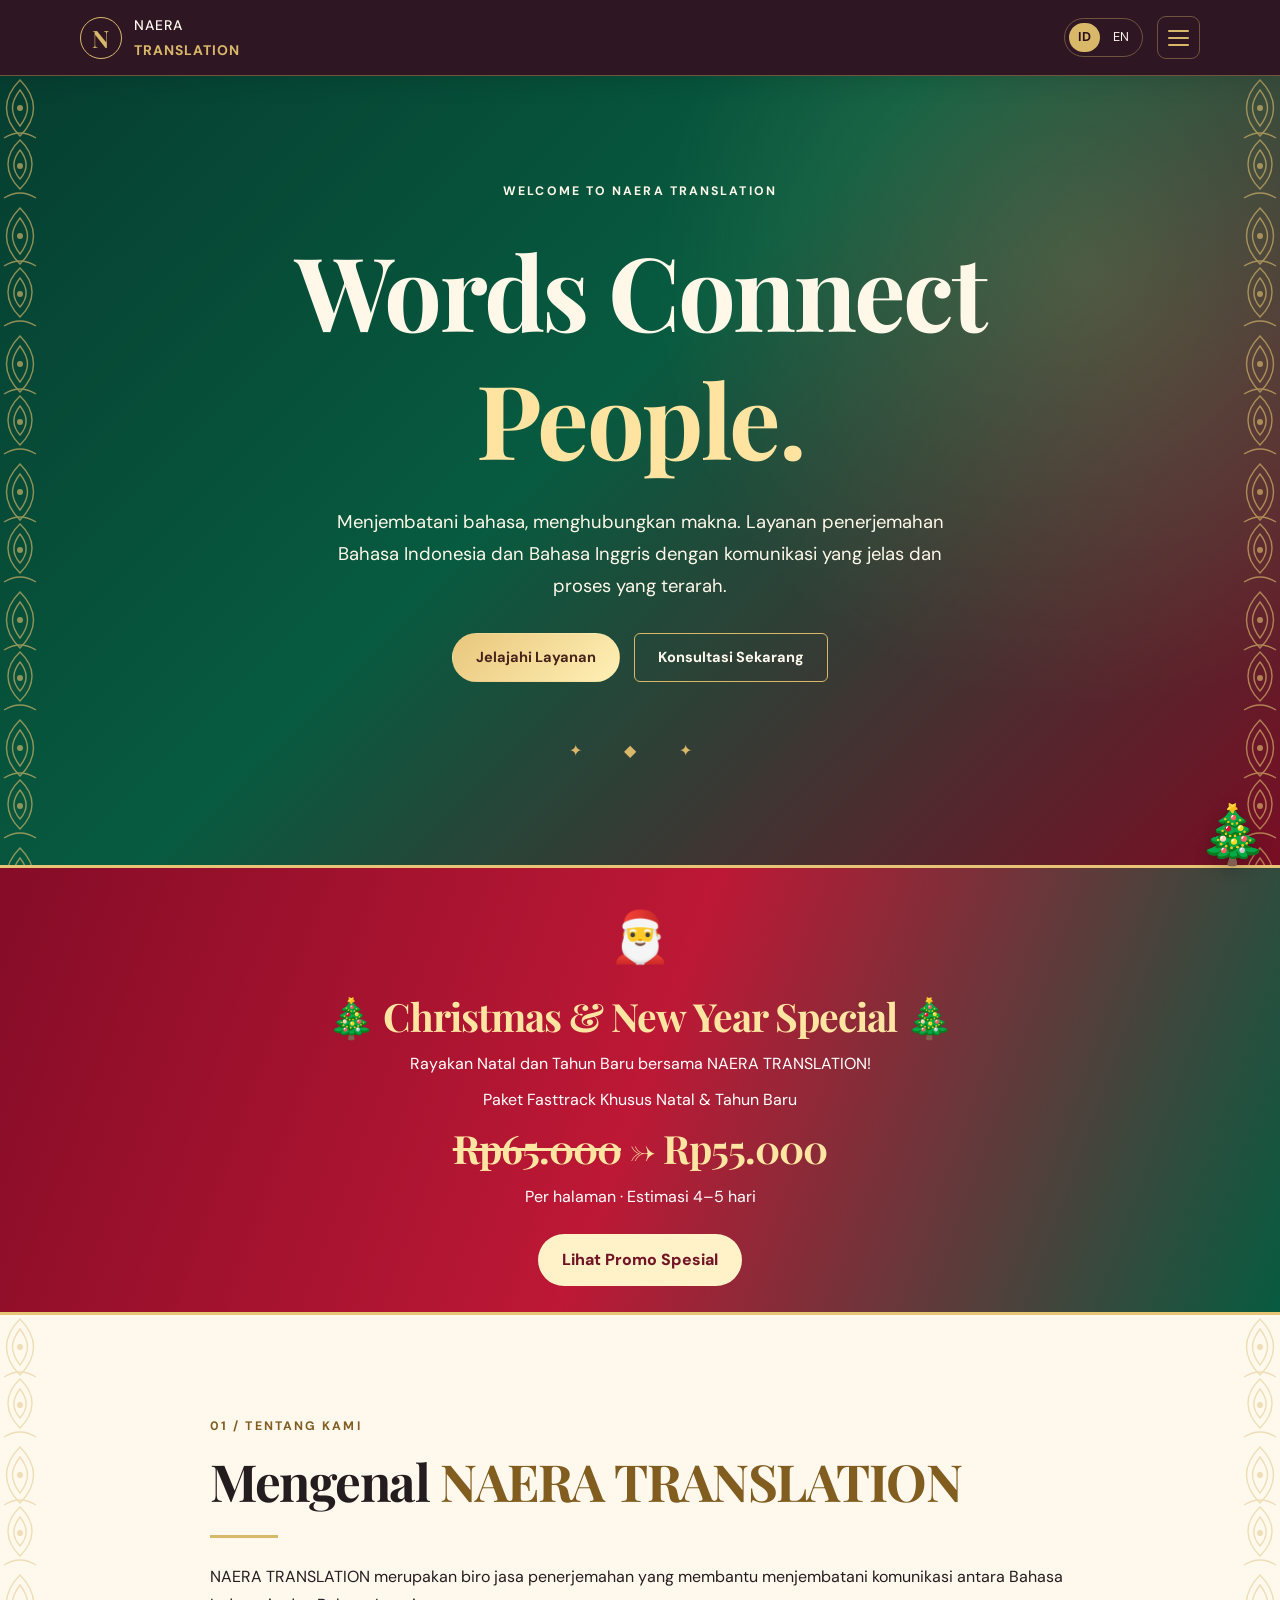
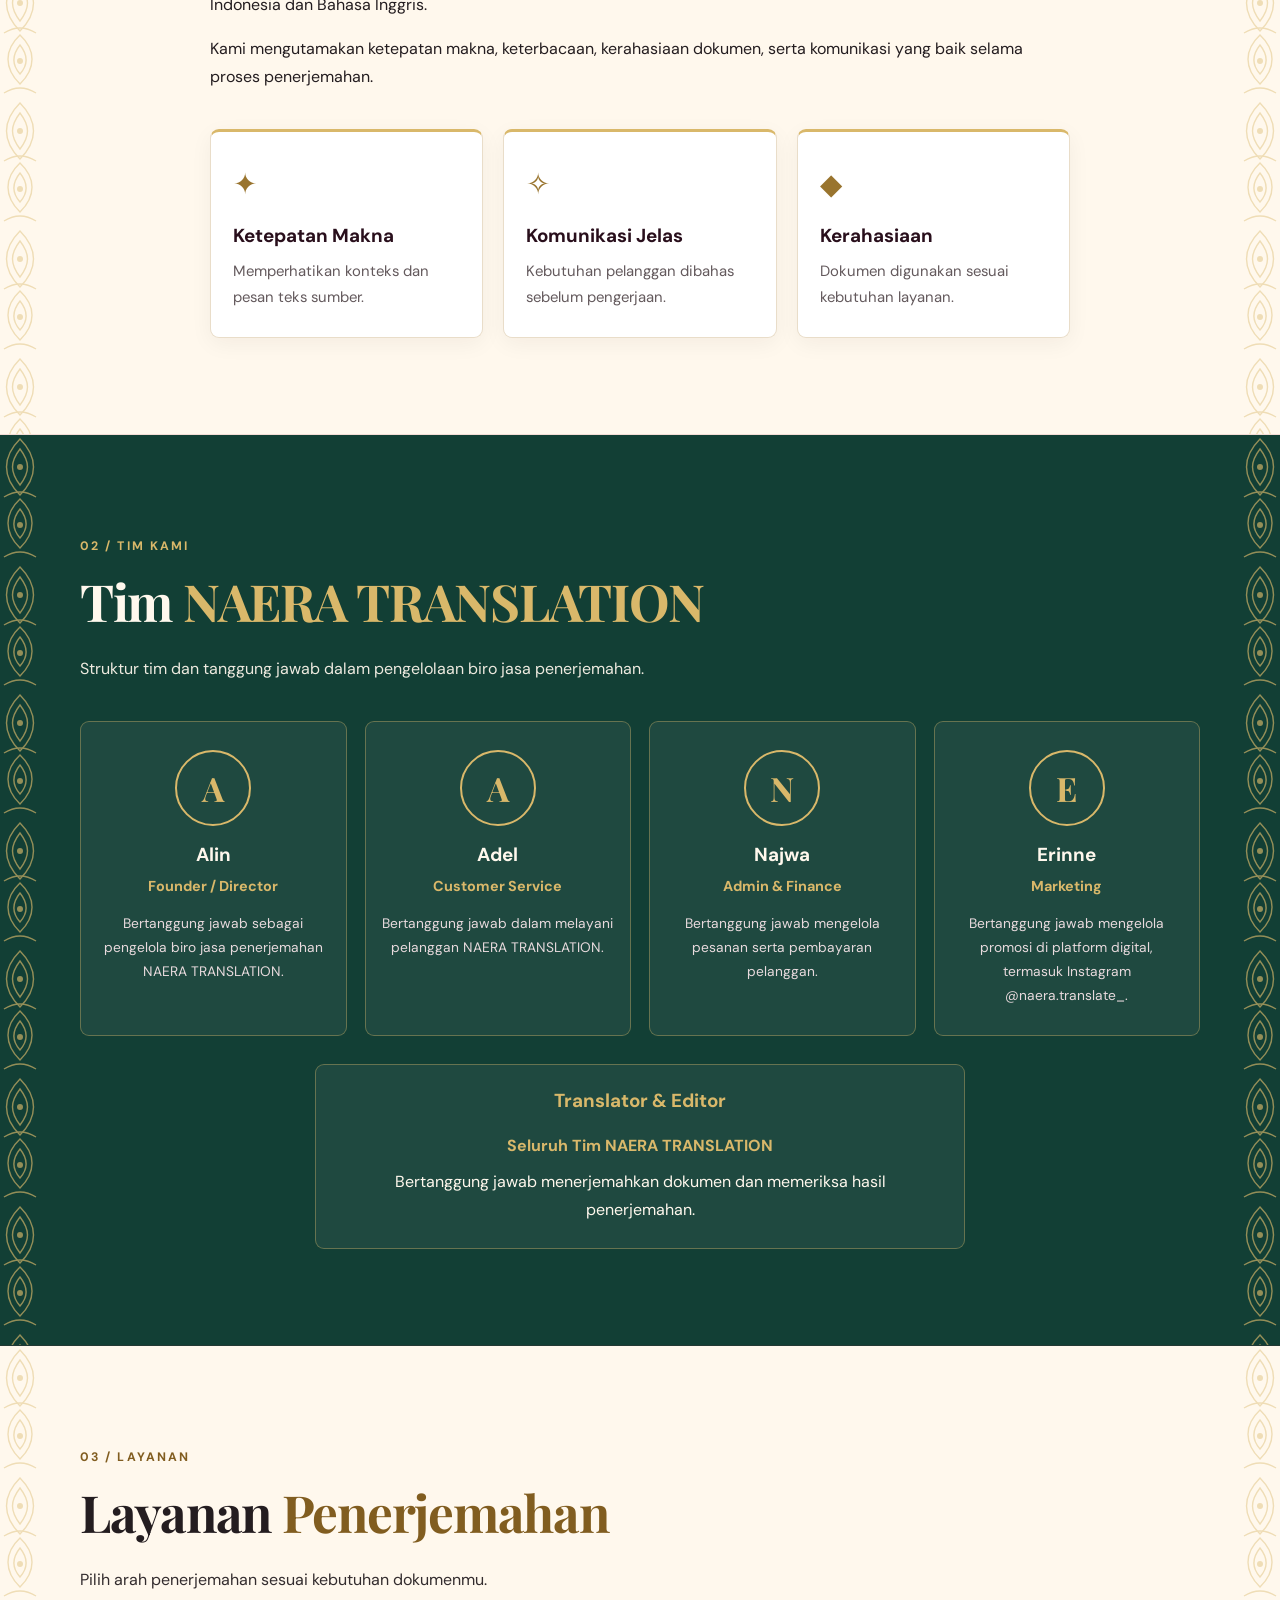
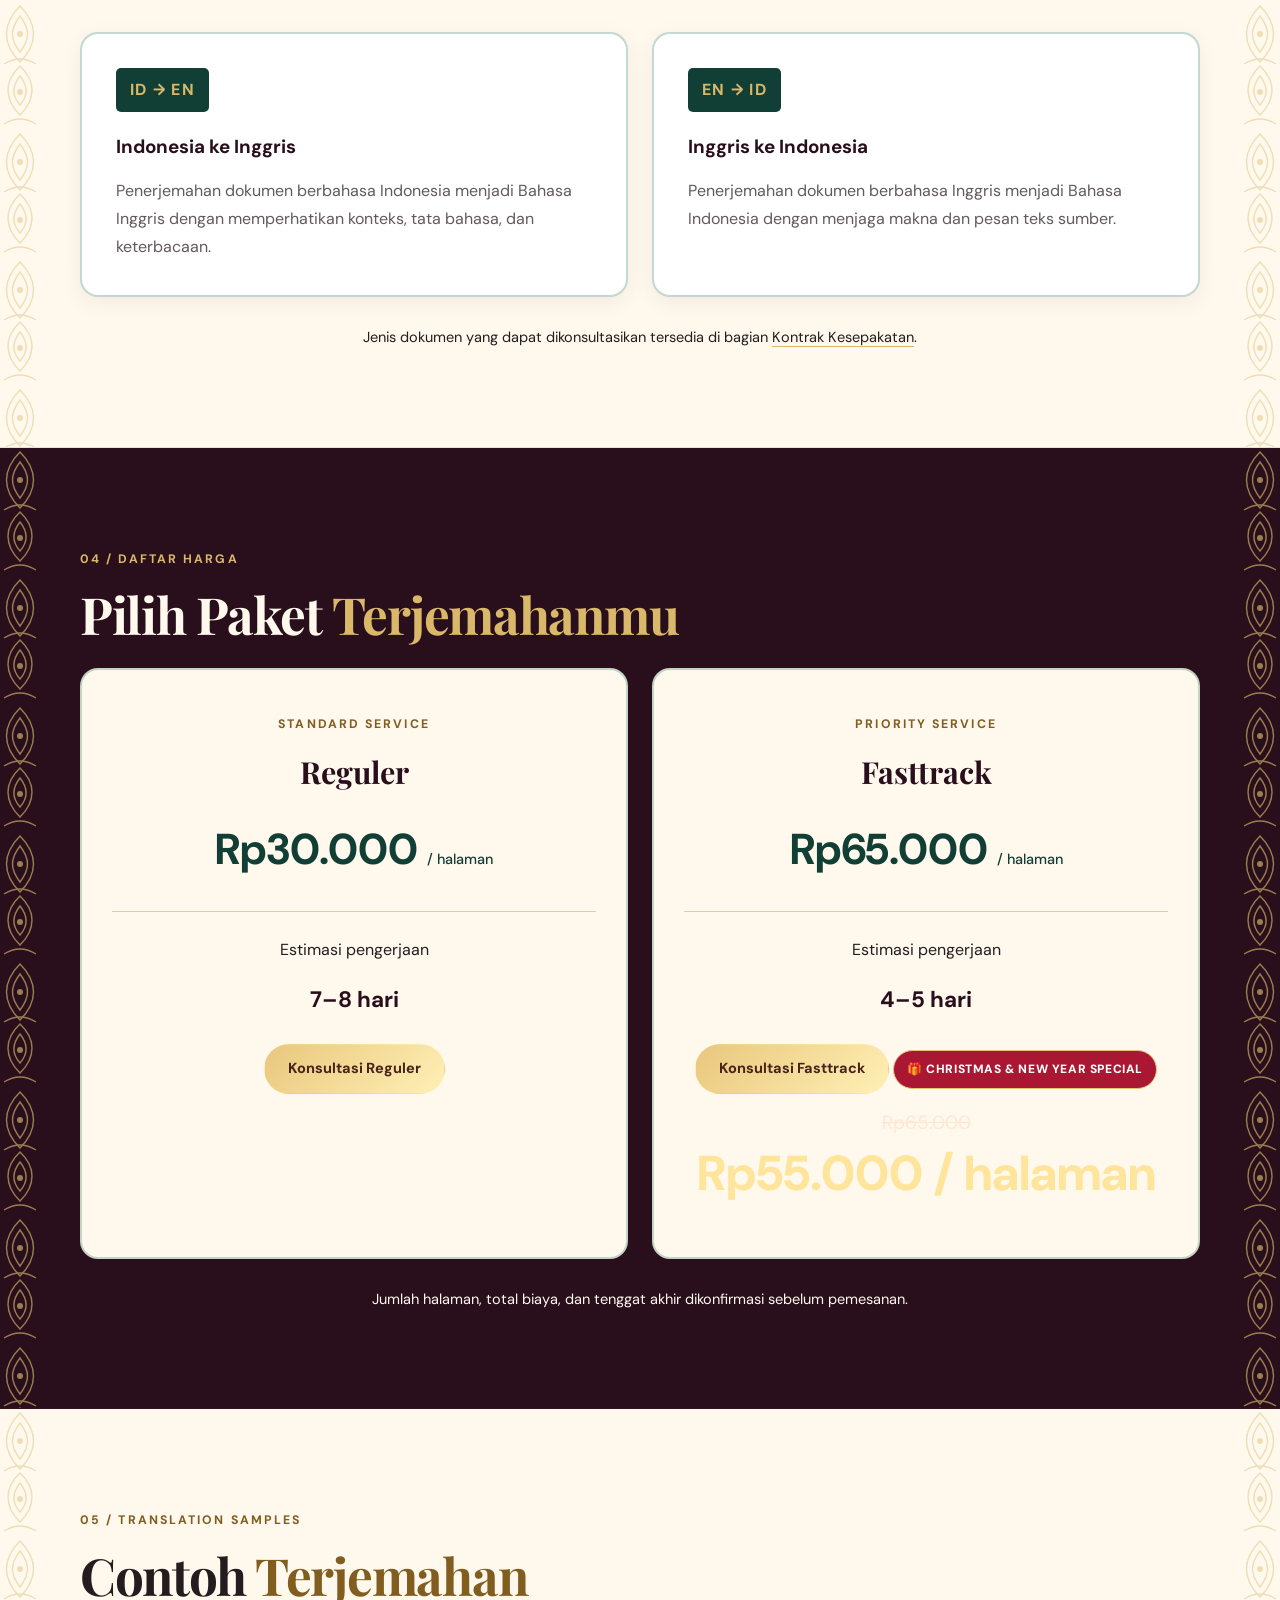
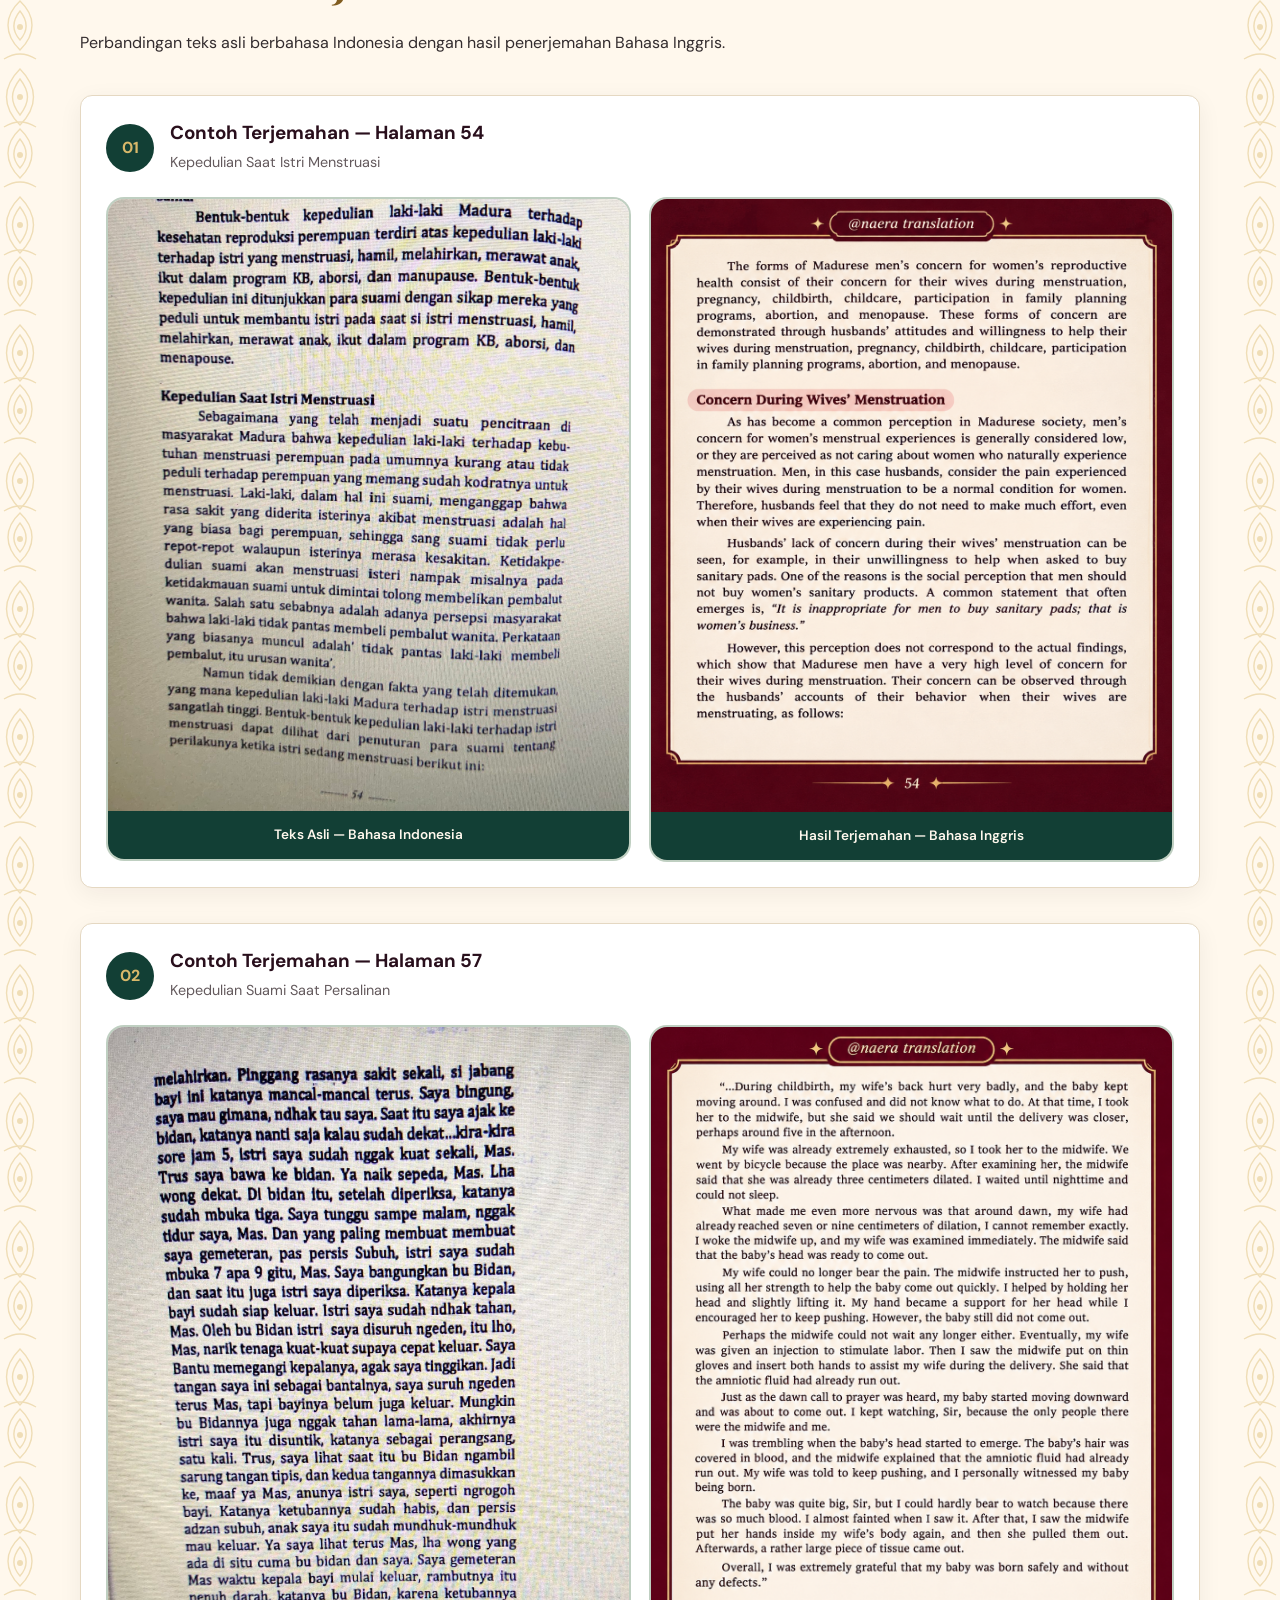
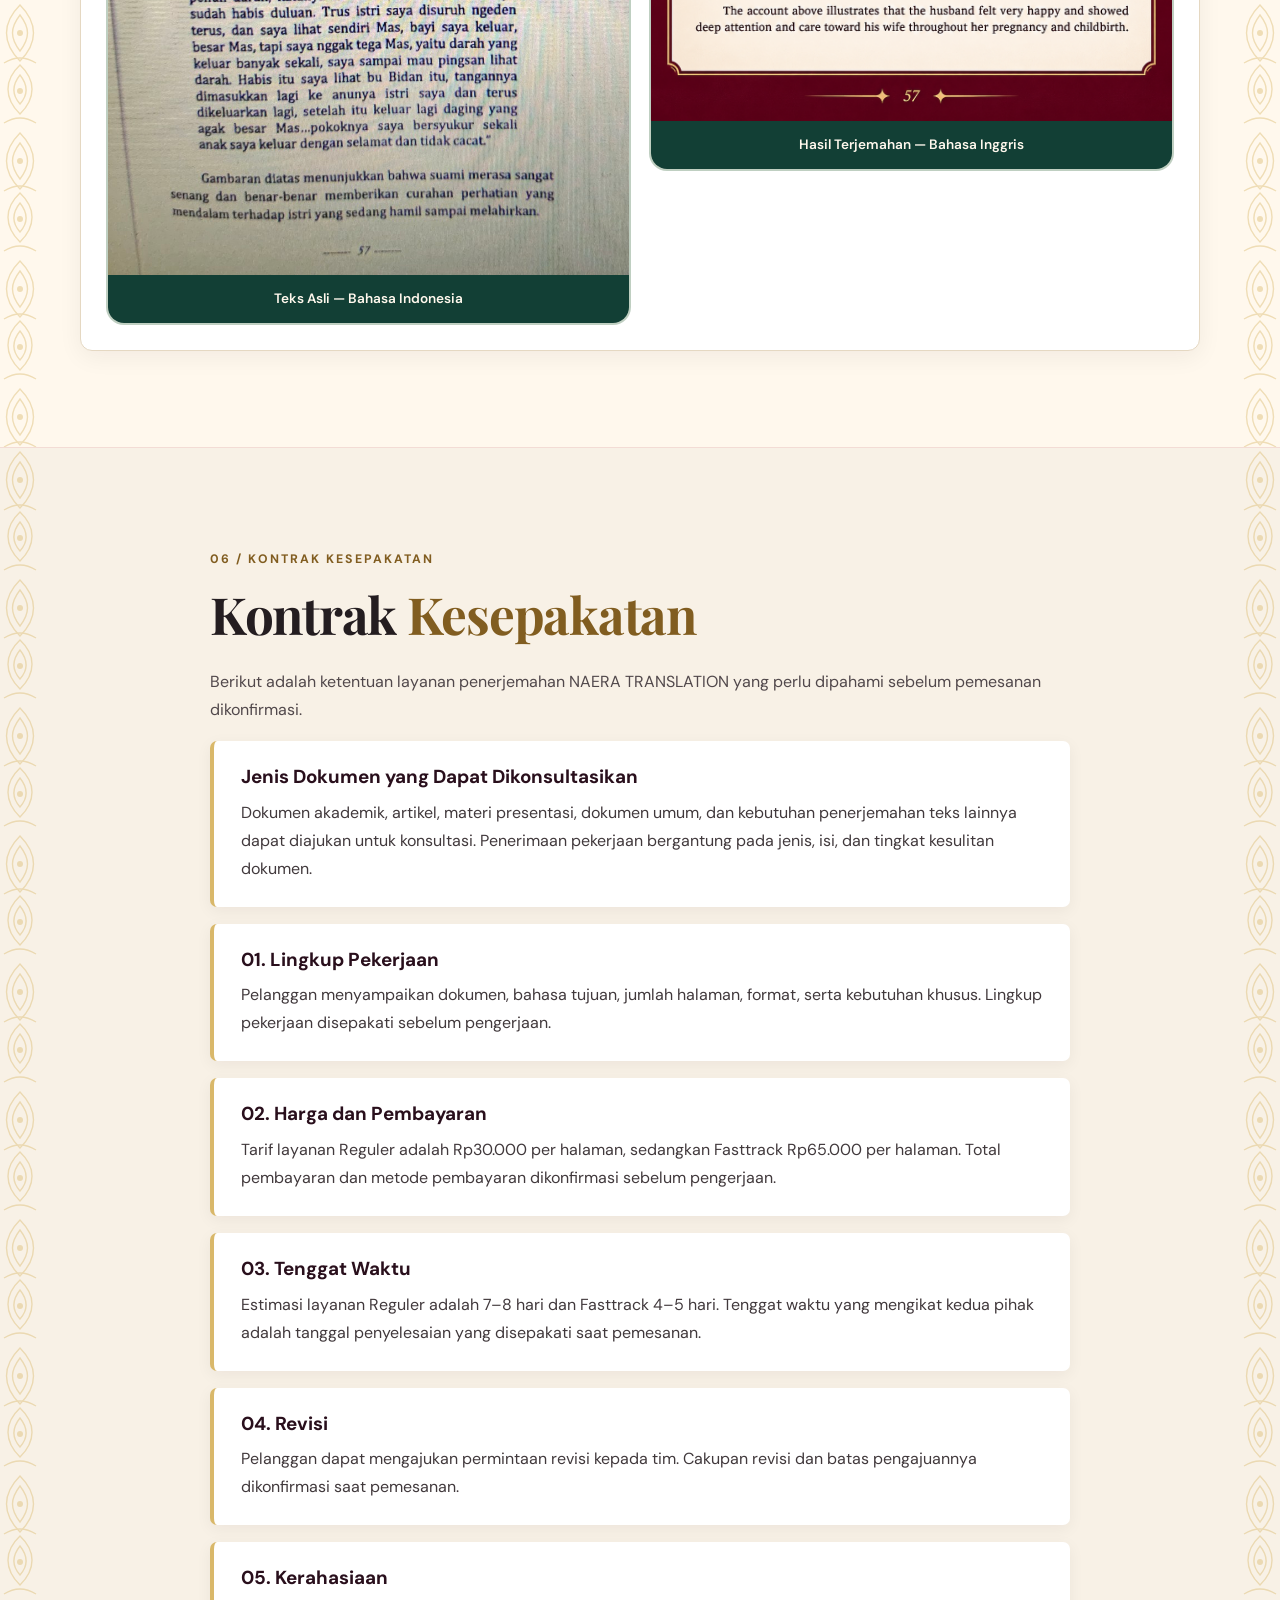
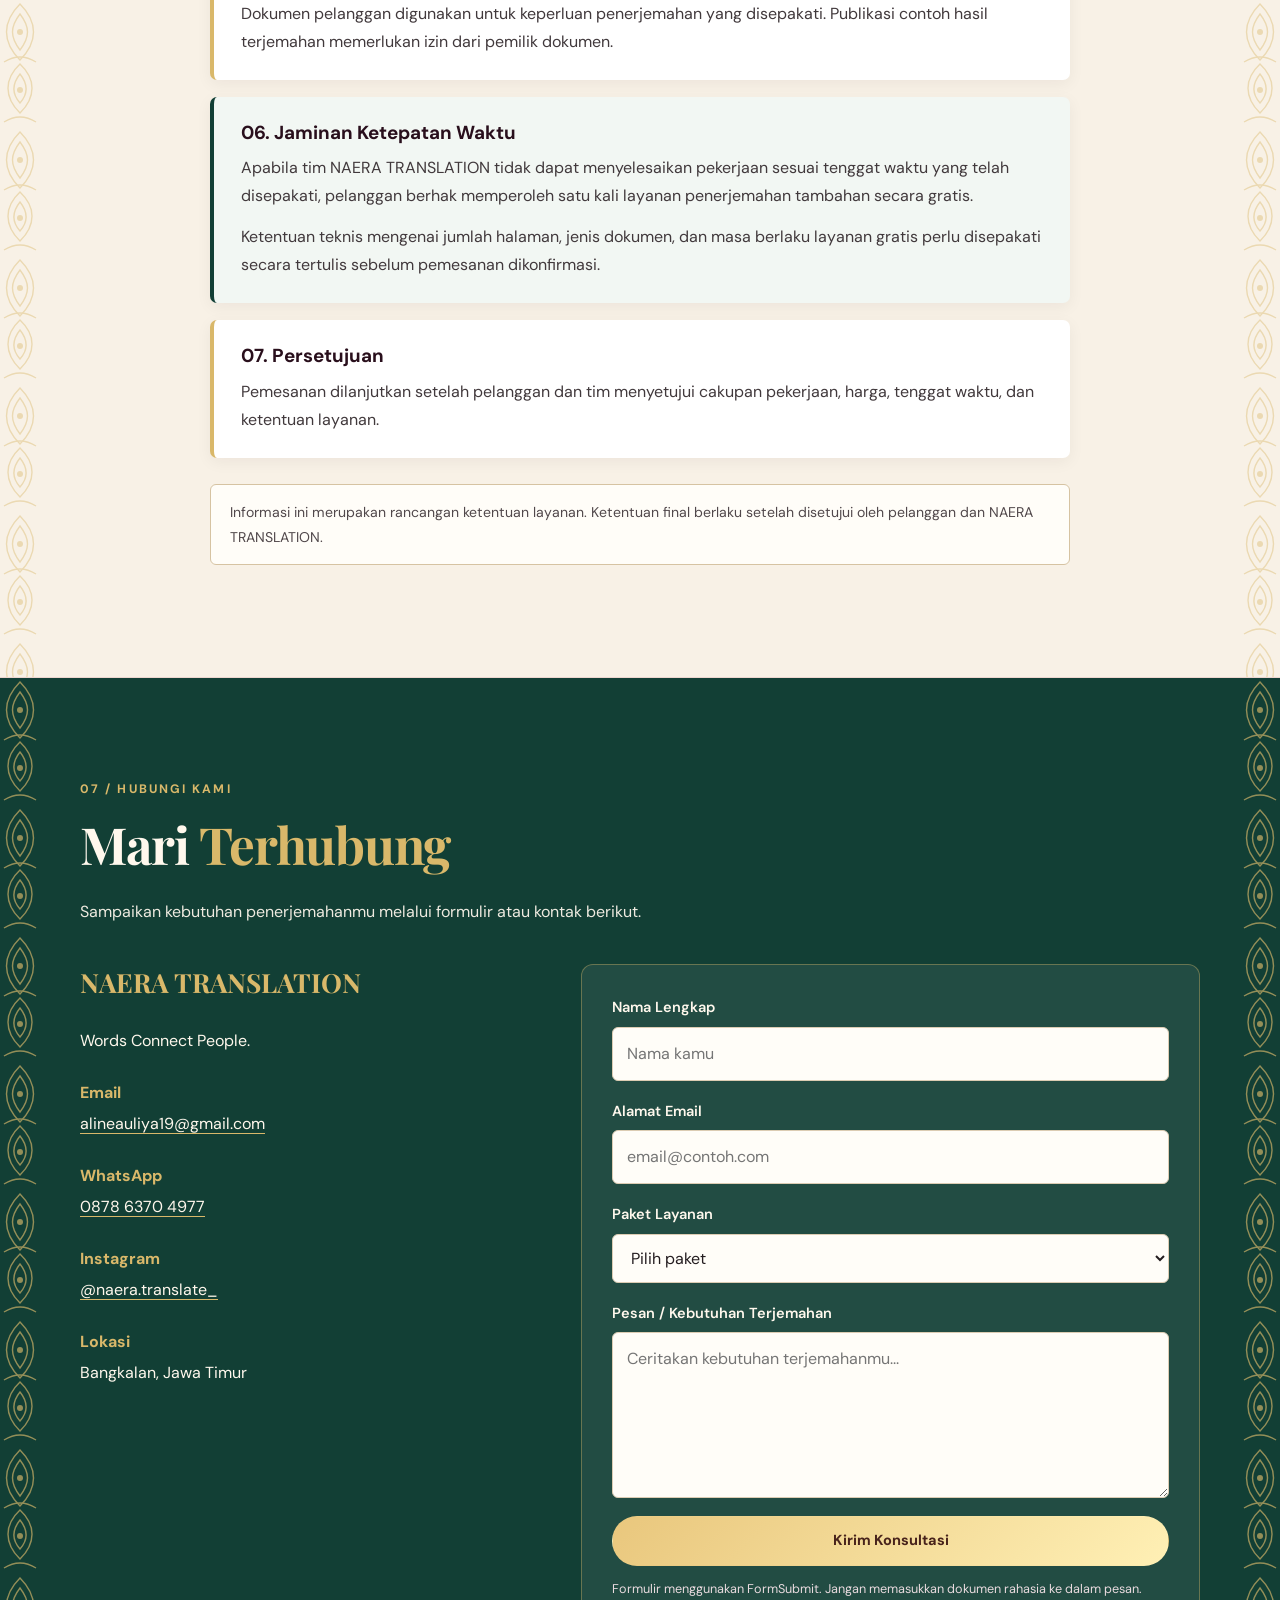
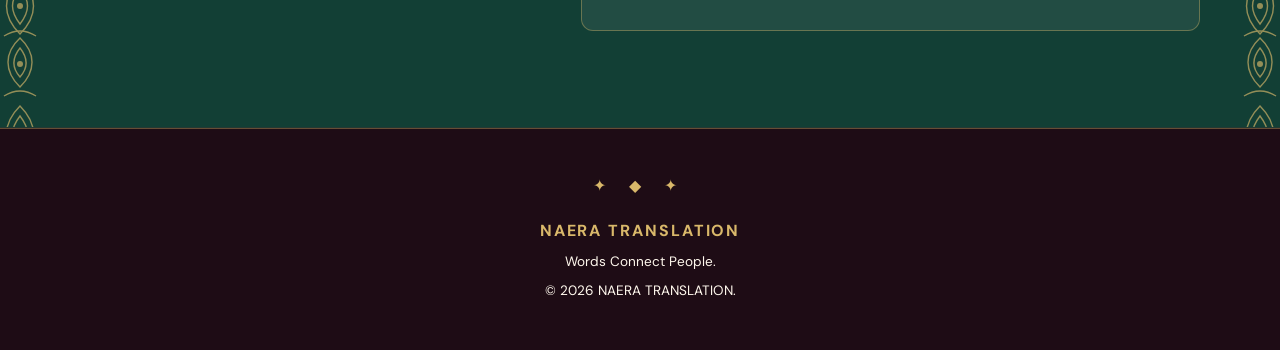
==== commit c75697da: "Add christmas.js script to index.html" ====
--- a/index.html
+++ b/index.html
@@ -10,6 +10,9 @@
   <link rel="stylesheet" href="style.css">
   <script src="script.js" defer></script>
 </head>
+      <script src="christmas.js" defer></script>
+</body>
+</html>
 <body>
   <header class="site-header">
     <a href="#home" class="brand">
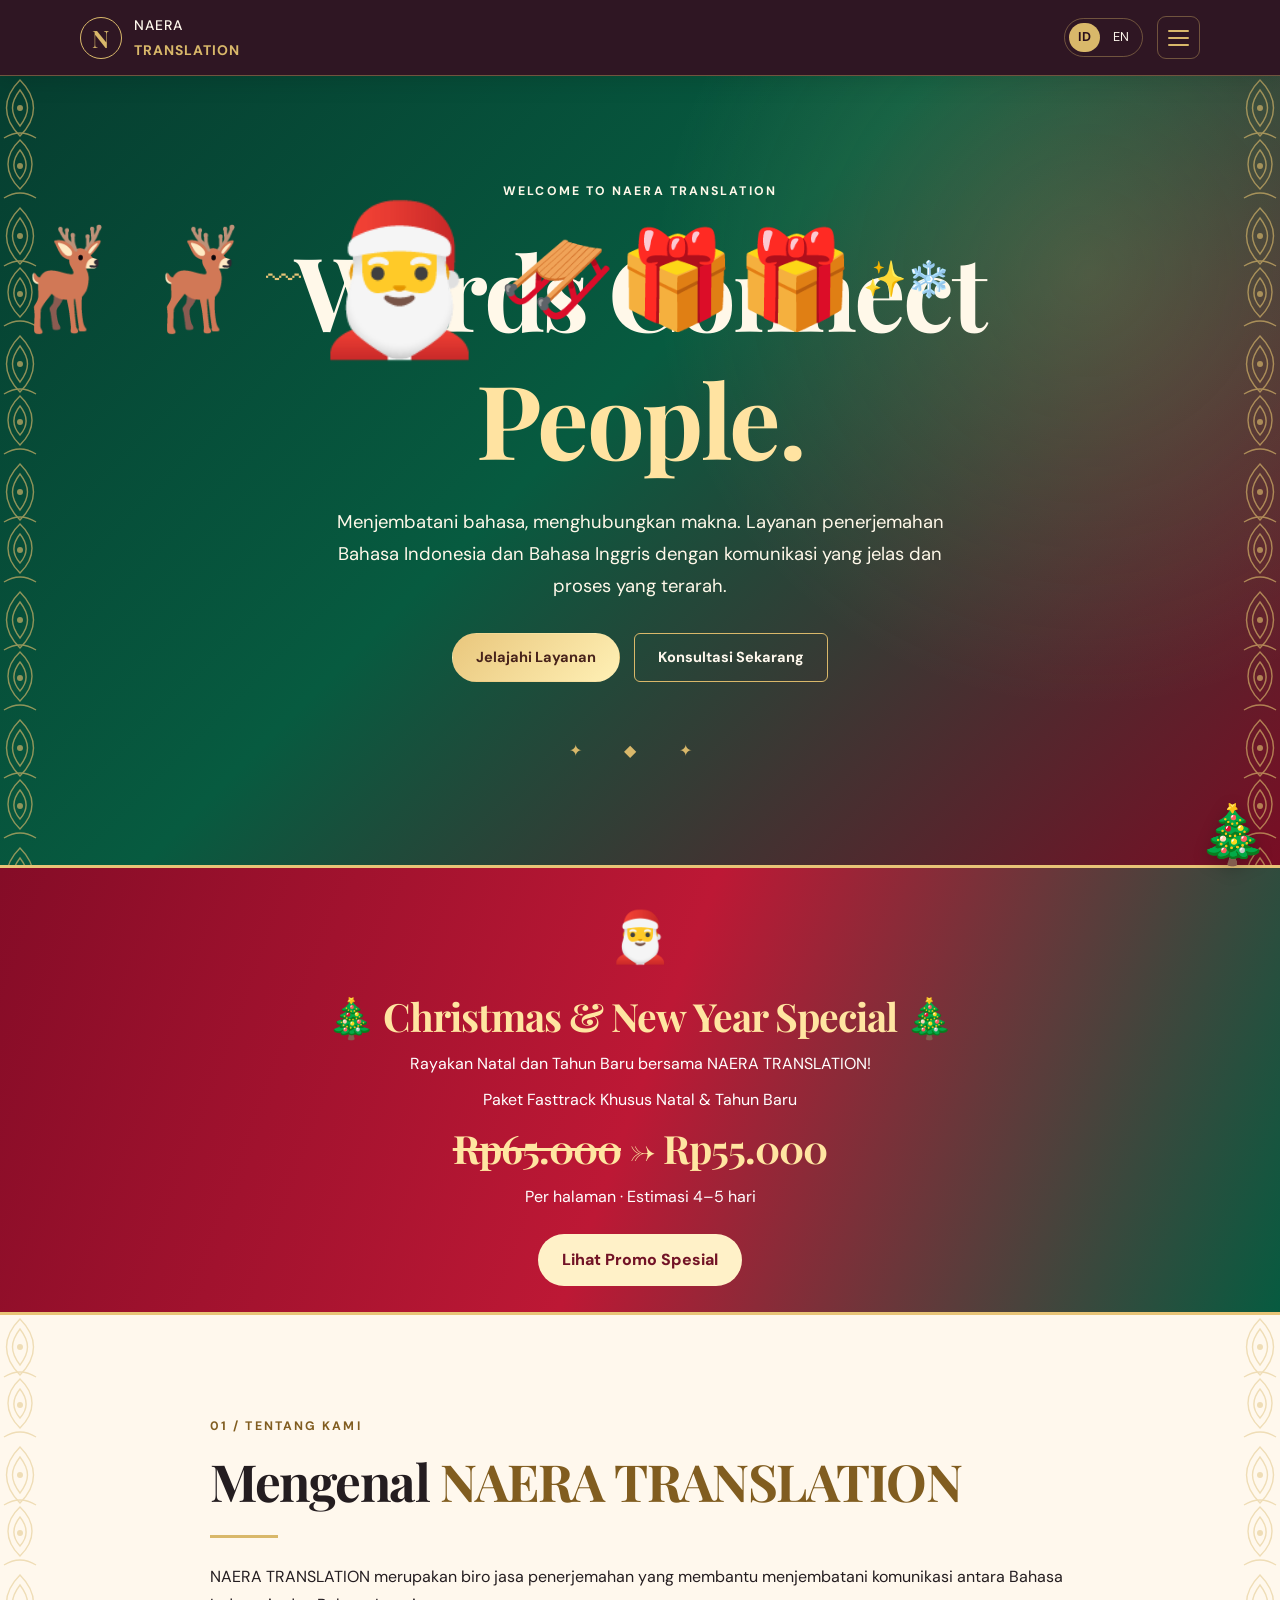
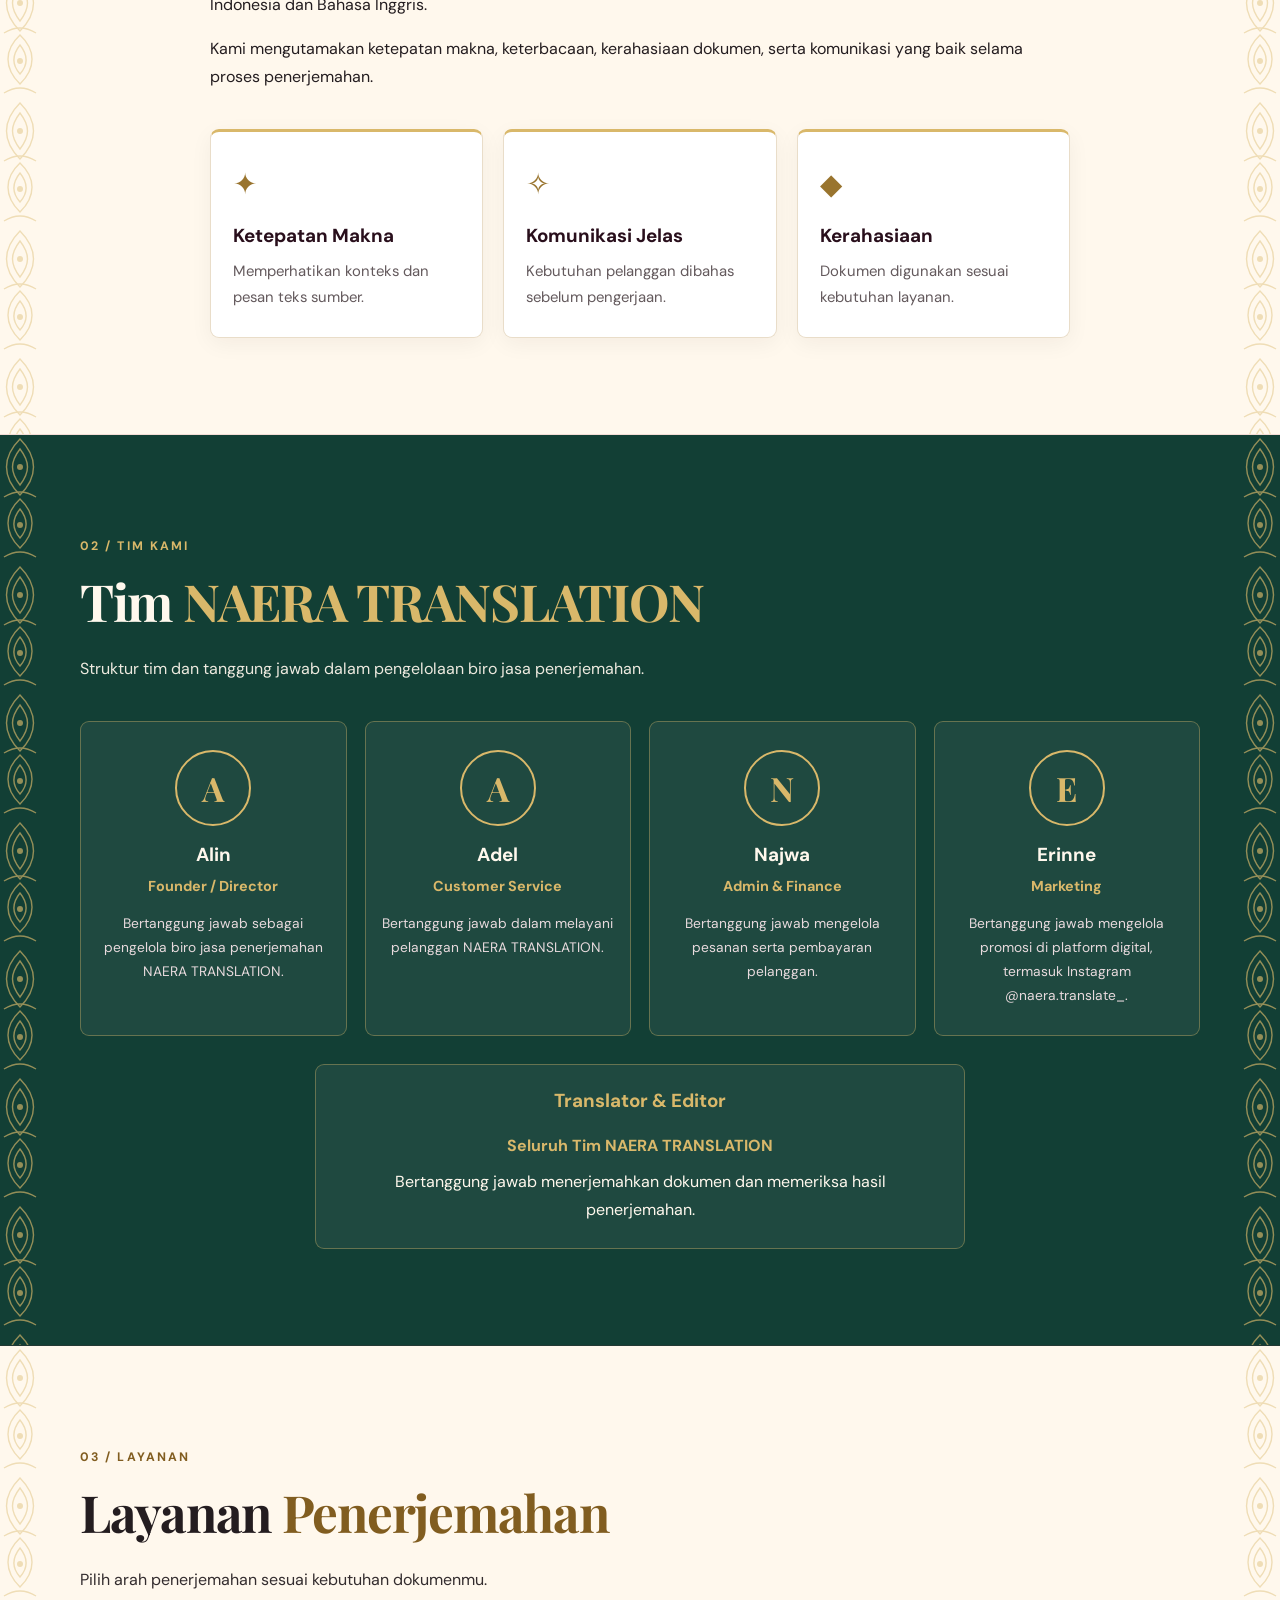
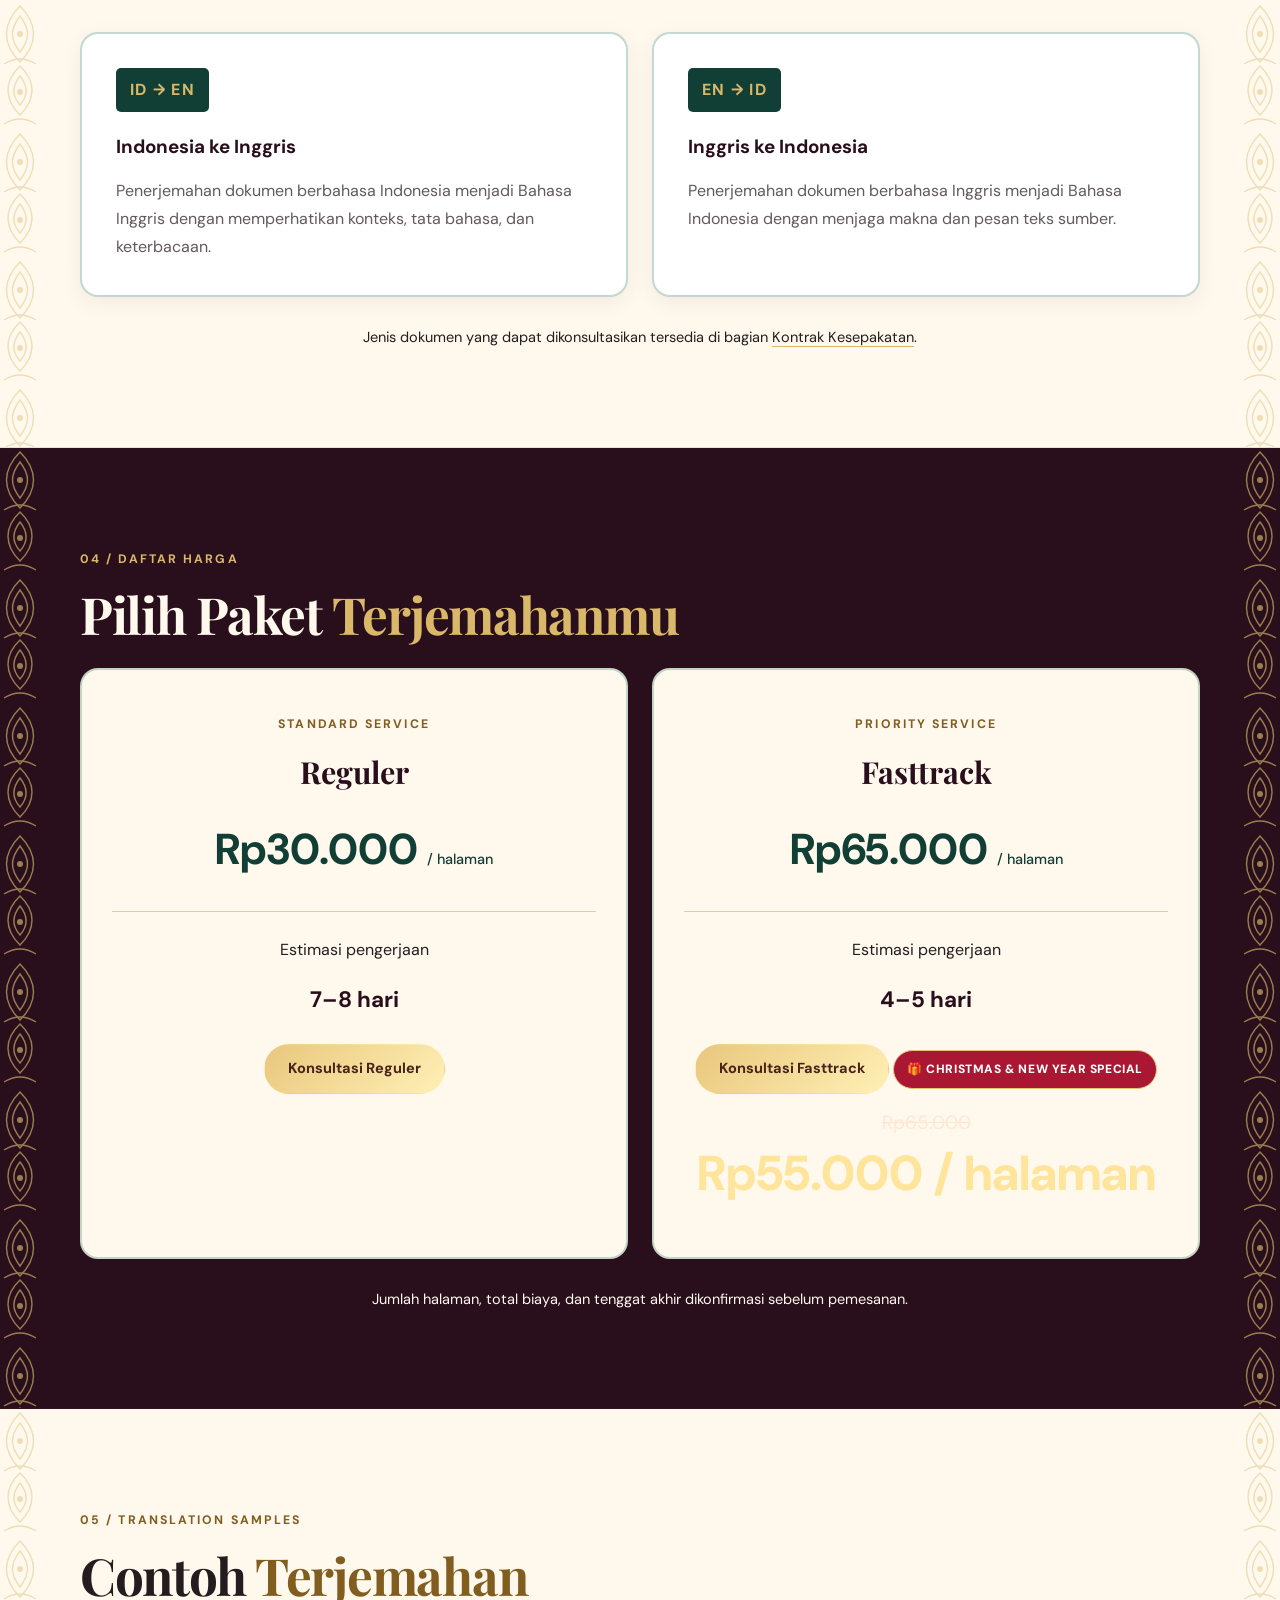
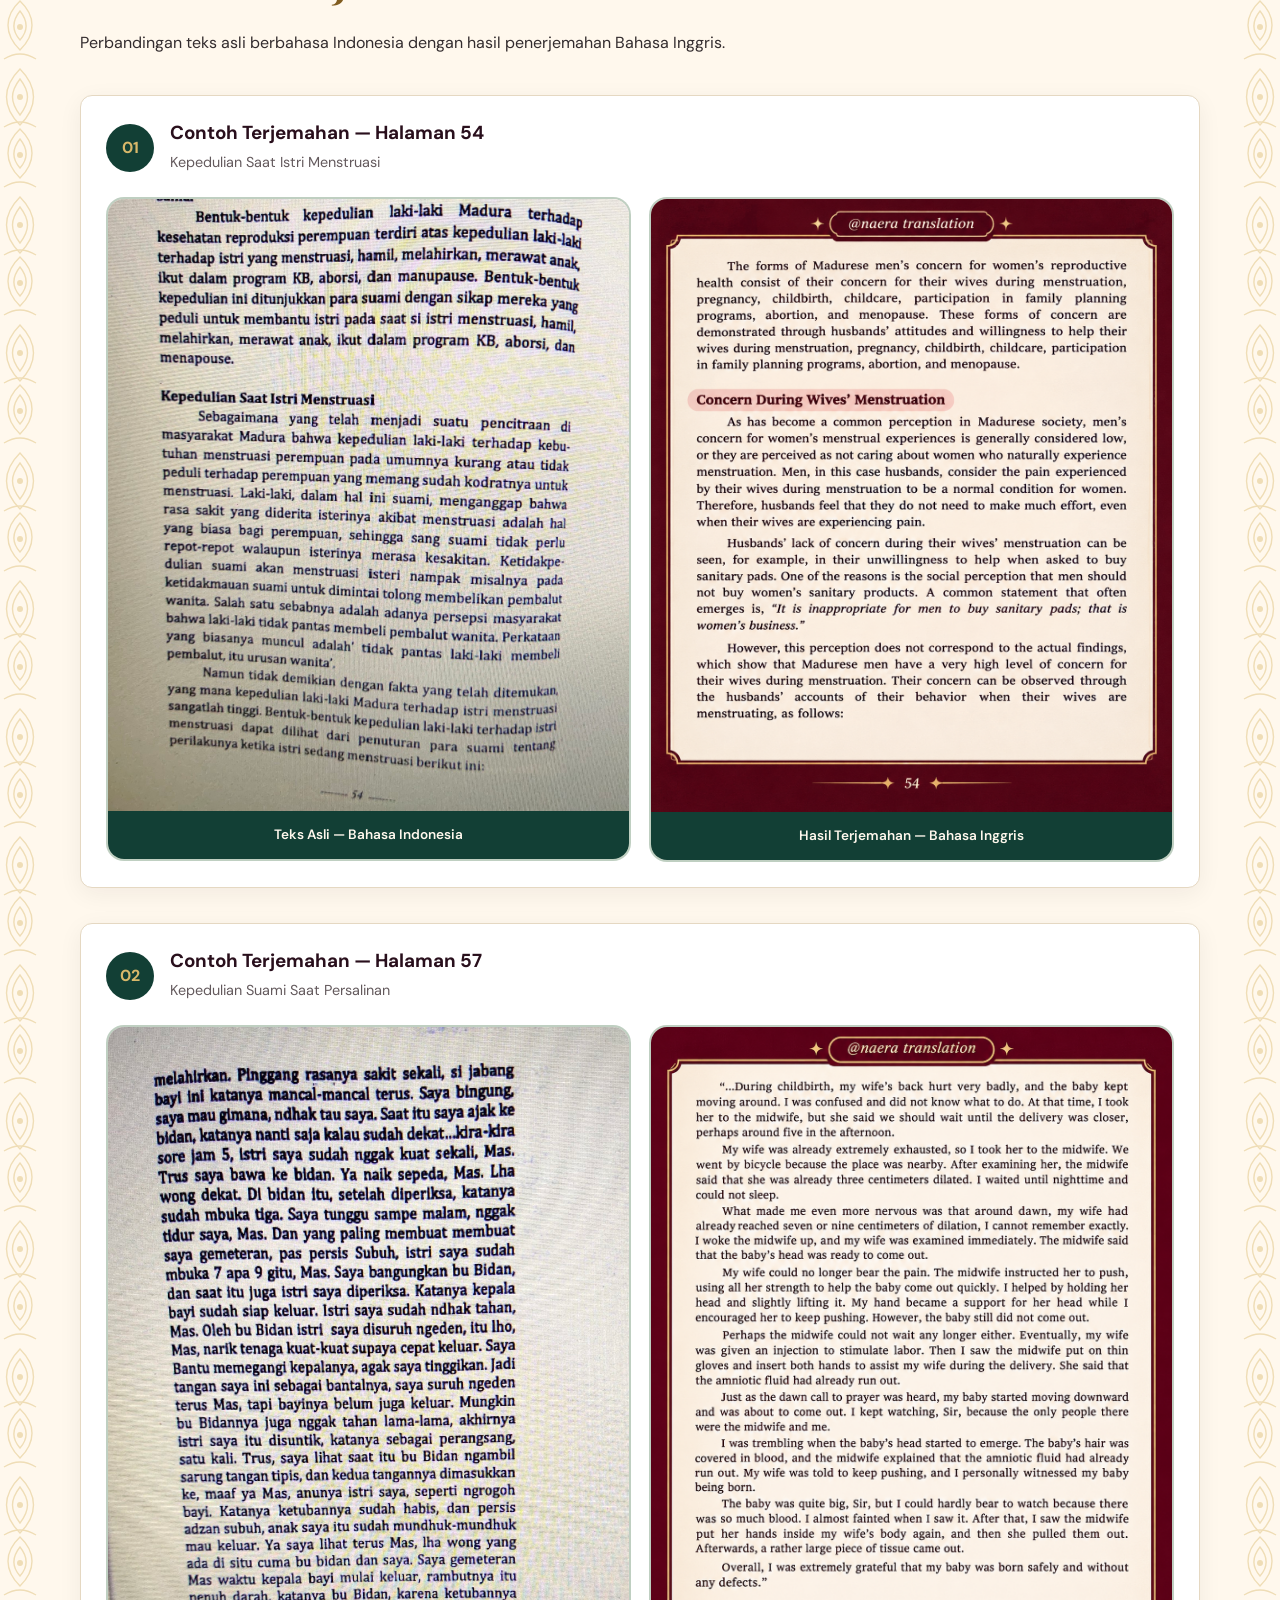
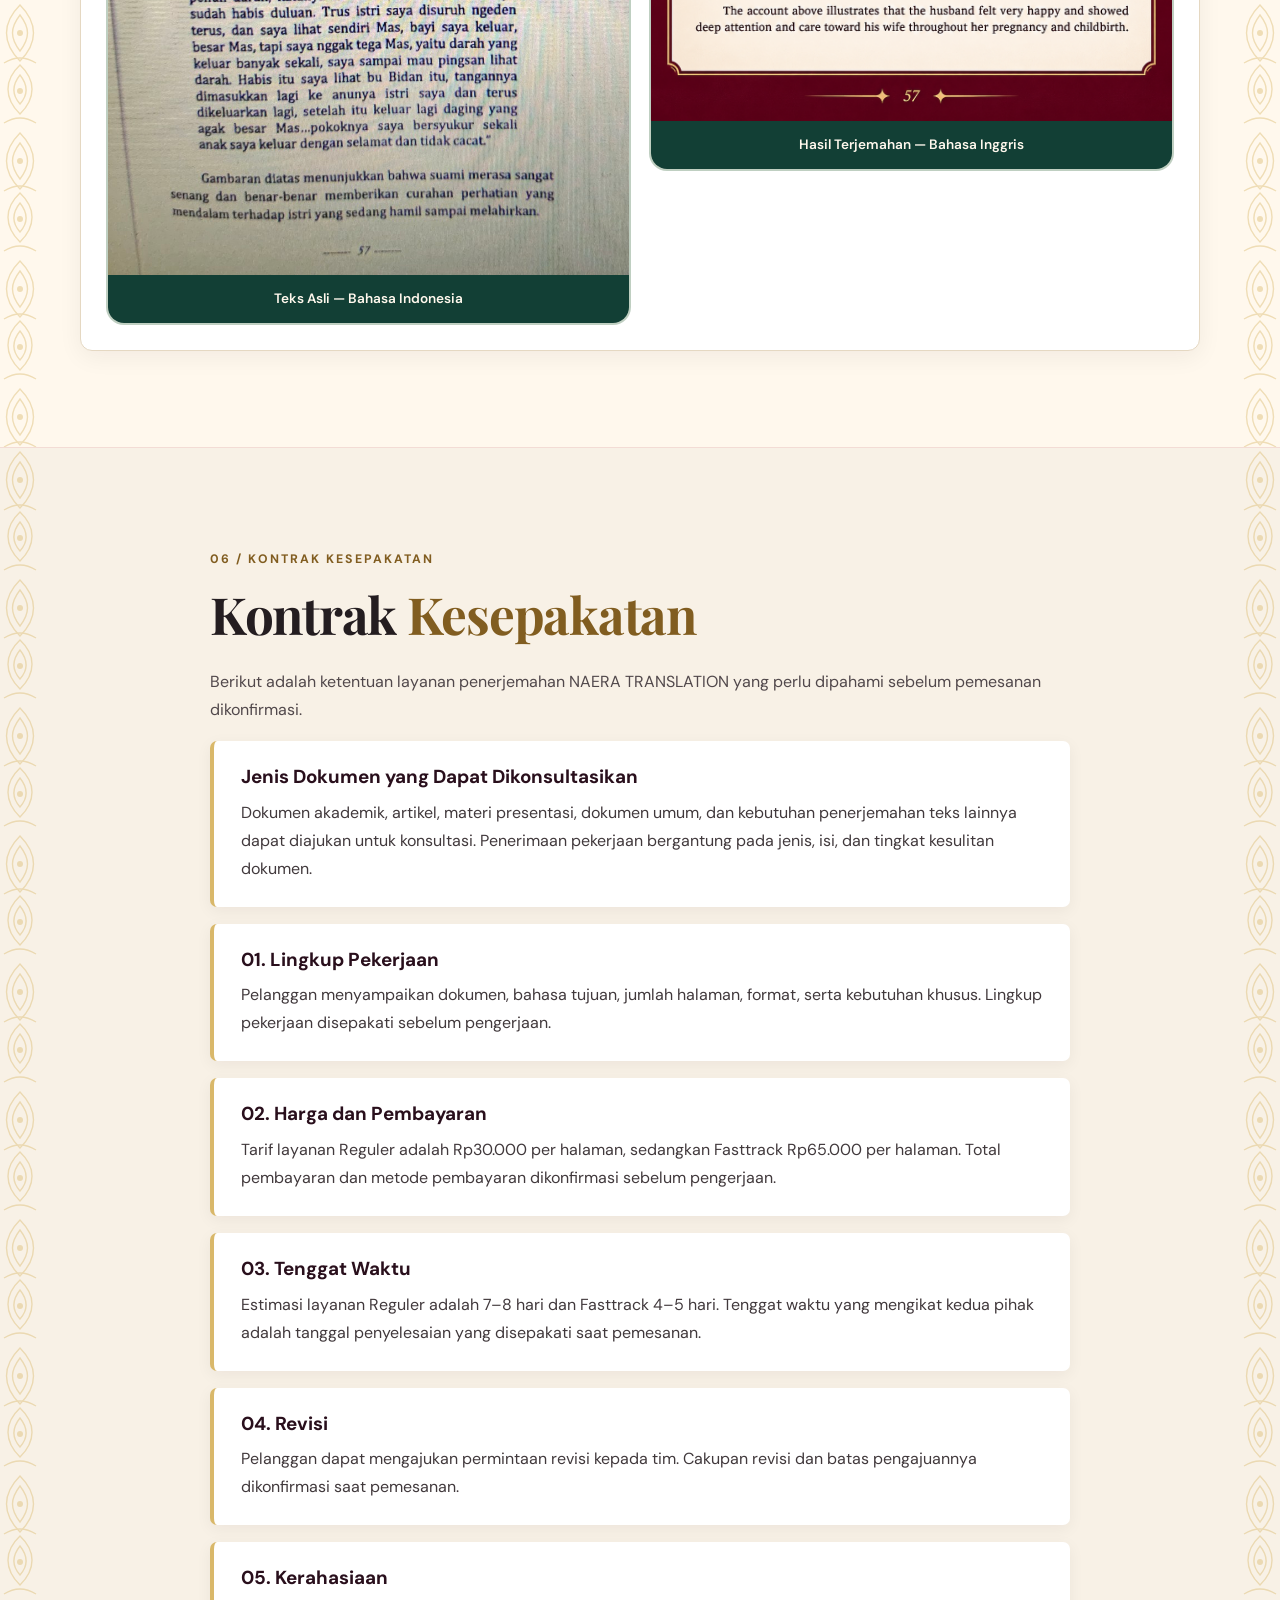
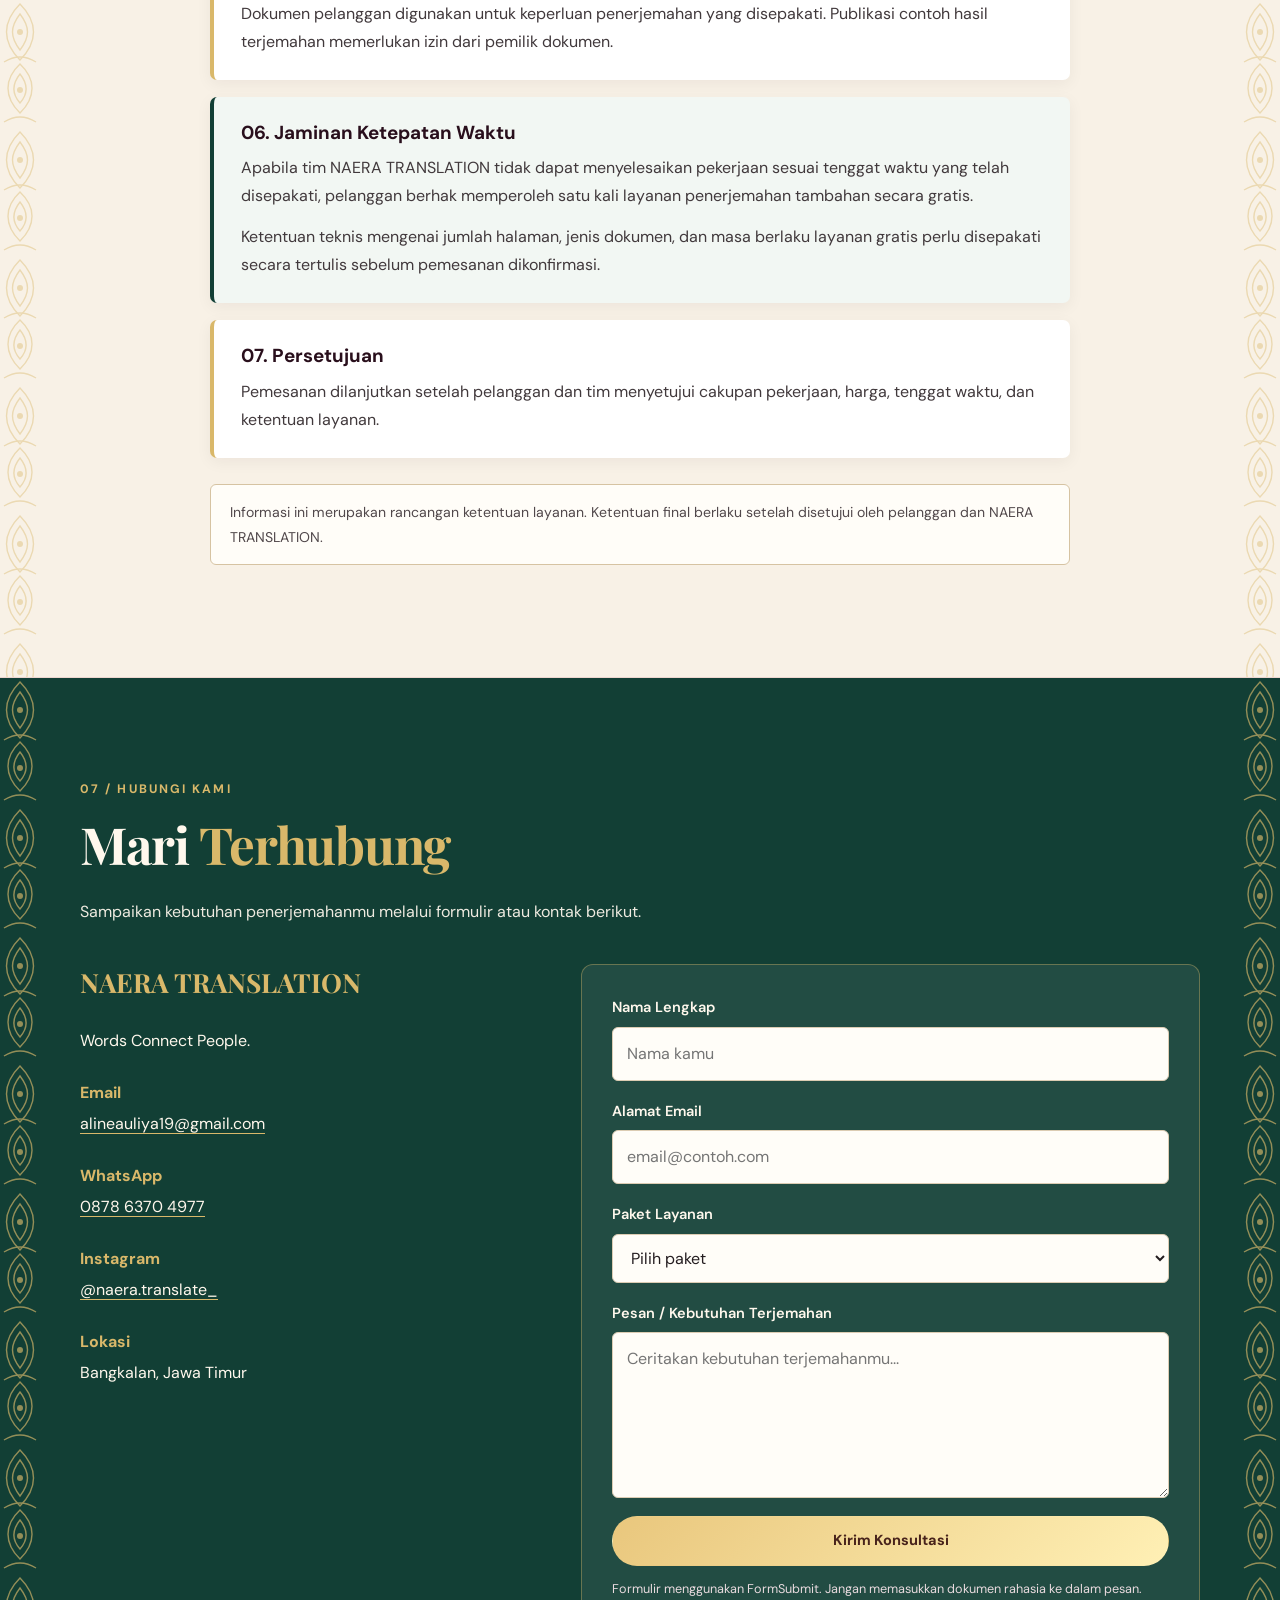
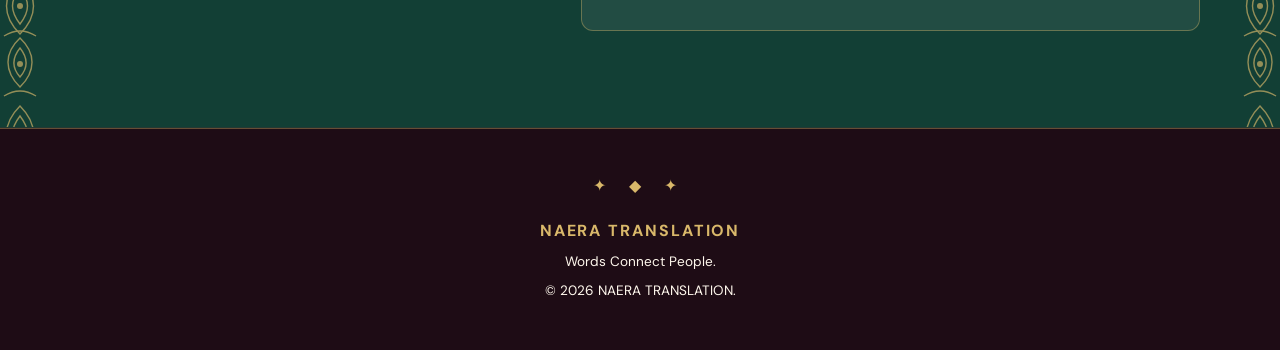
==== commit 77fc3423: "Update index.html" ====
--- a/index.html
+++ b/index.html
@@ -10,7 +10,8 @@
   <link rel="stylesheet" href="style.css">
   <script src="script.js" defer></script>
 </head>
-      <script src="christmas.js" defer></script>
+      <script src="script.js" defer></script>
+<script src="christmas.js?v=20261123" defer></script>
 </body>
 </html>
 <body>
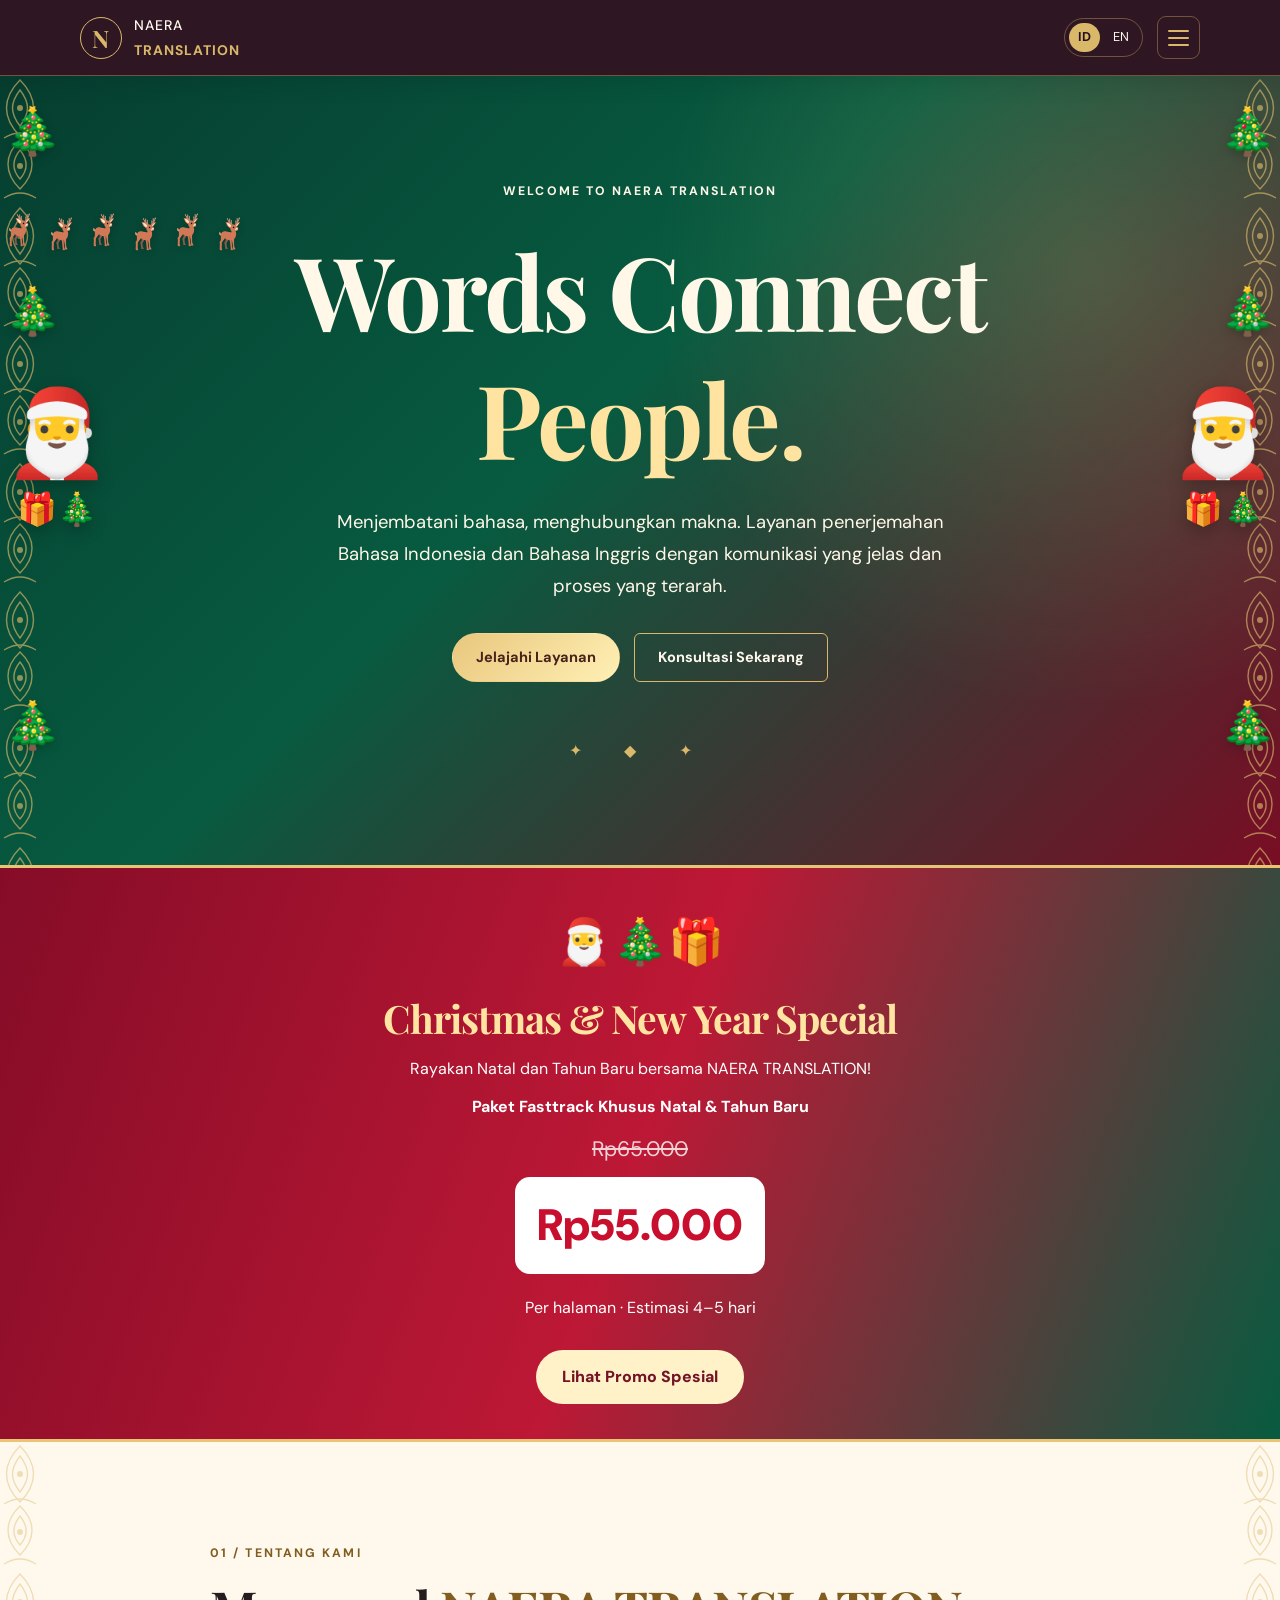
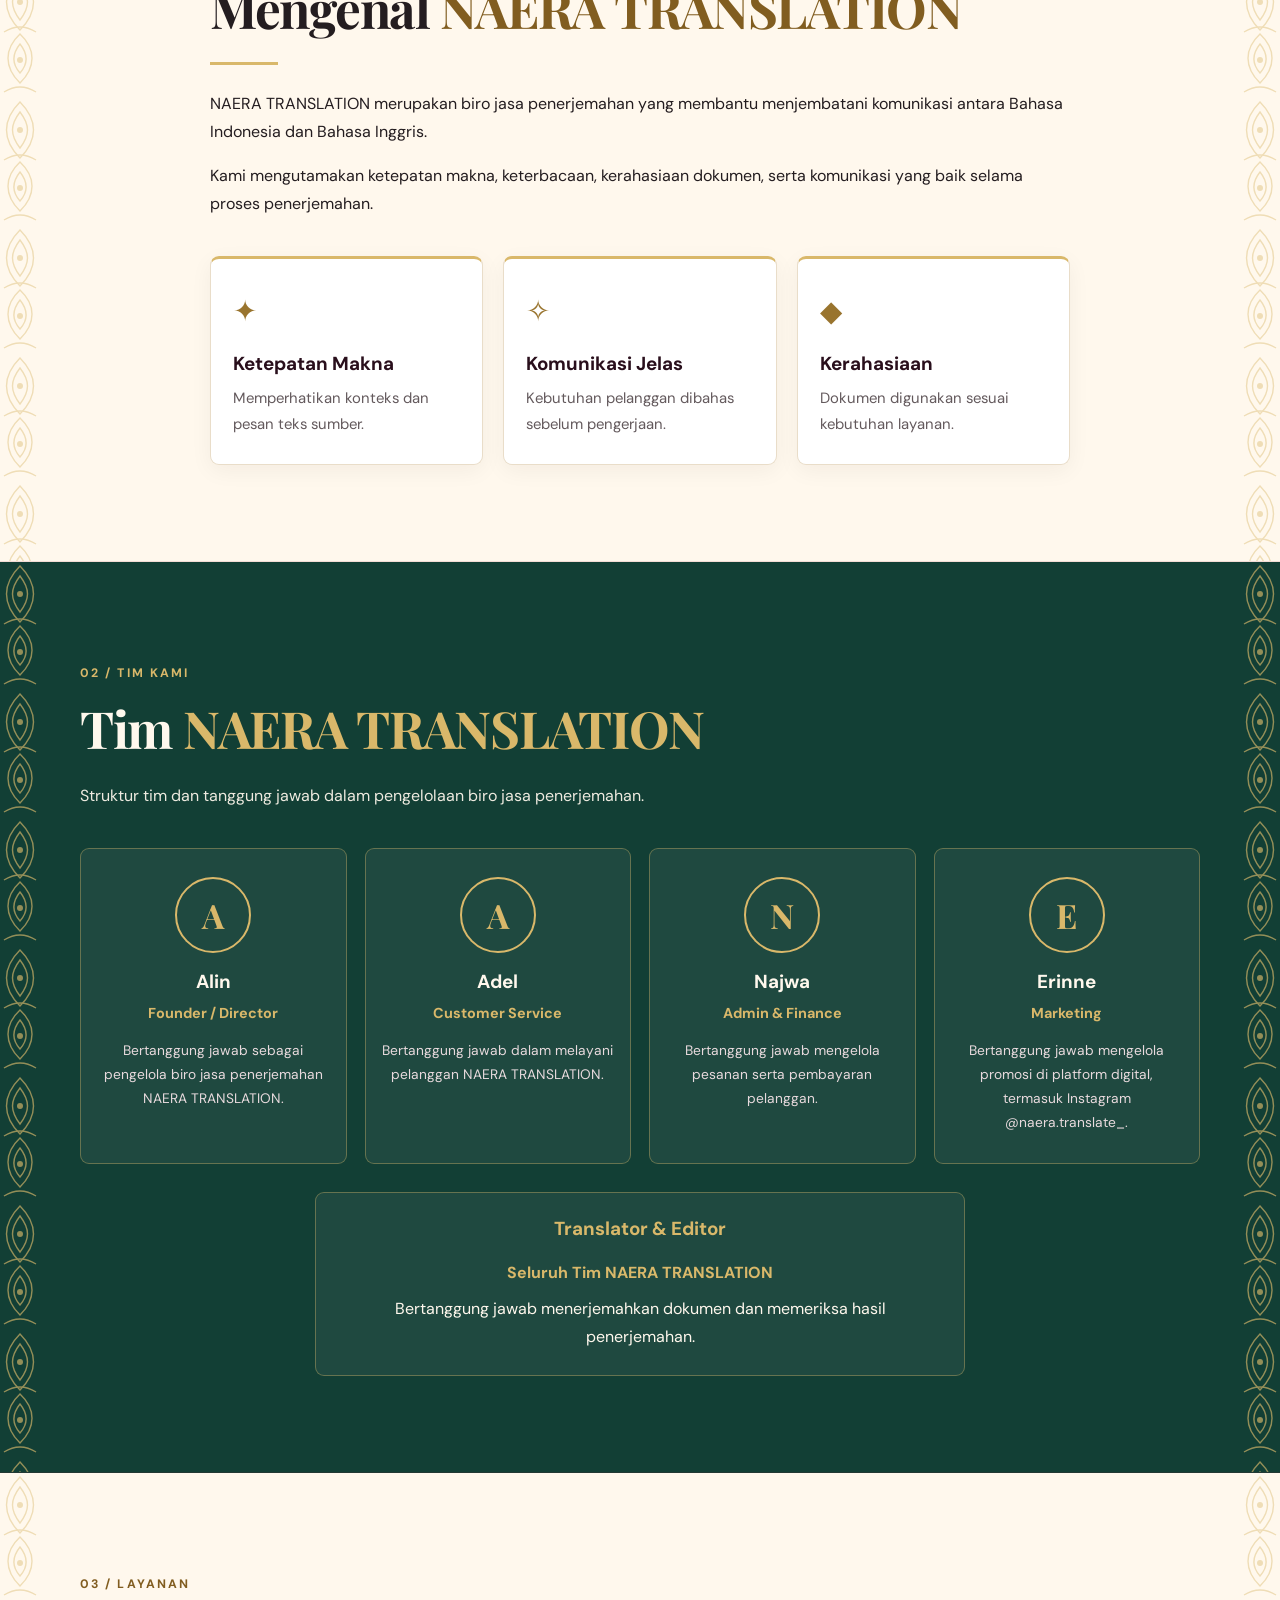
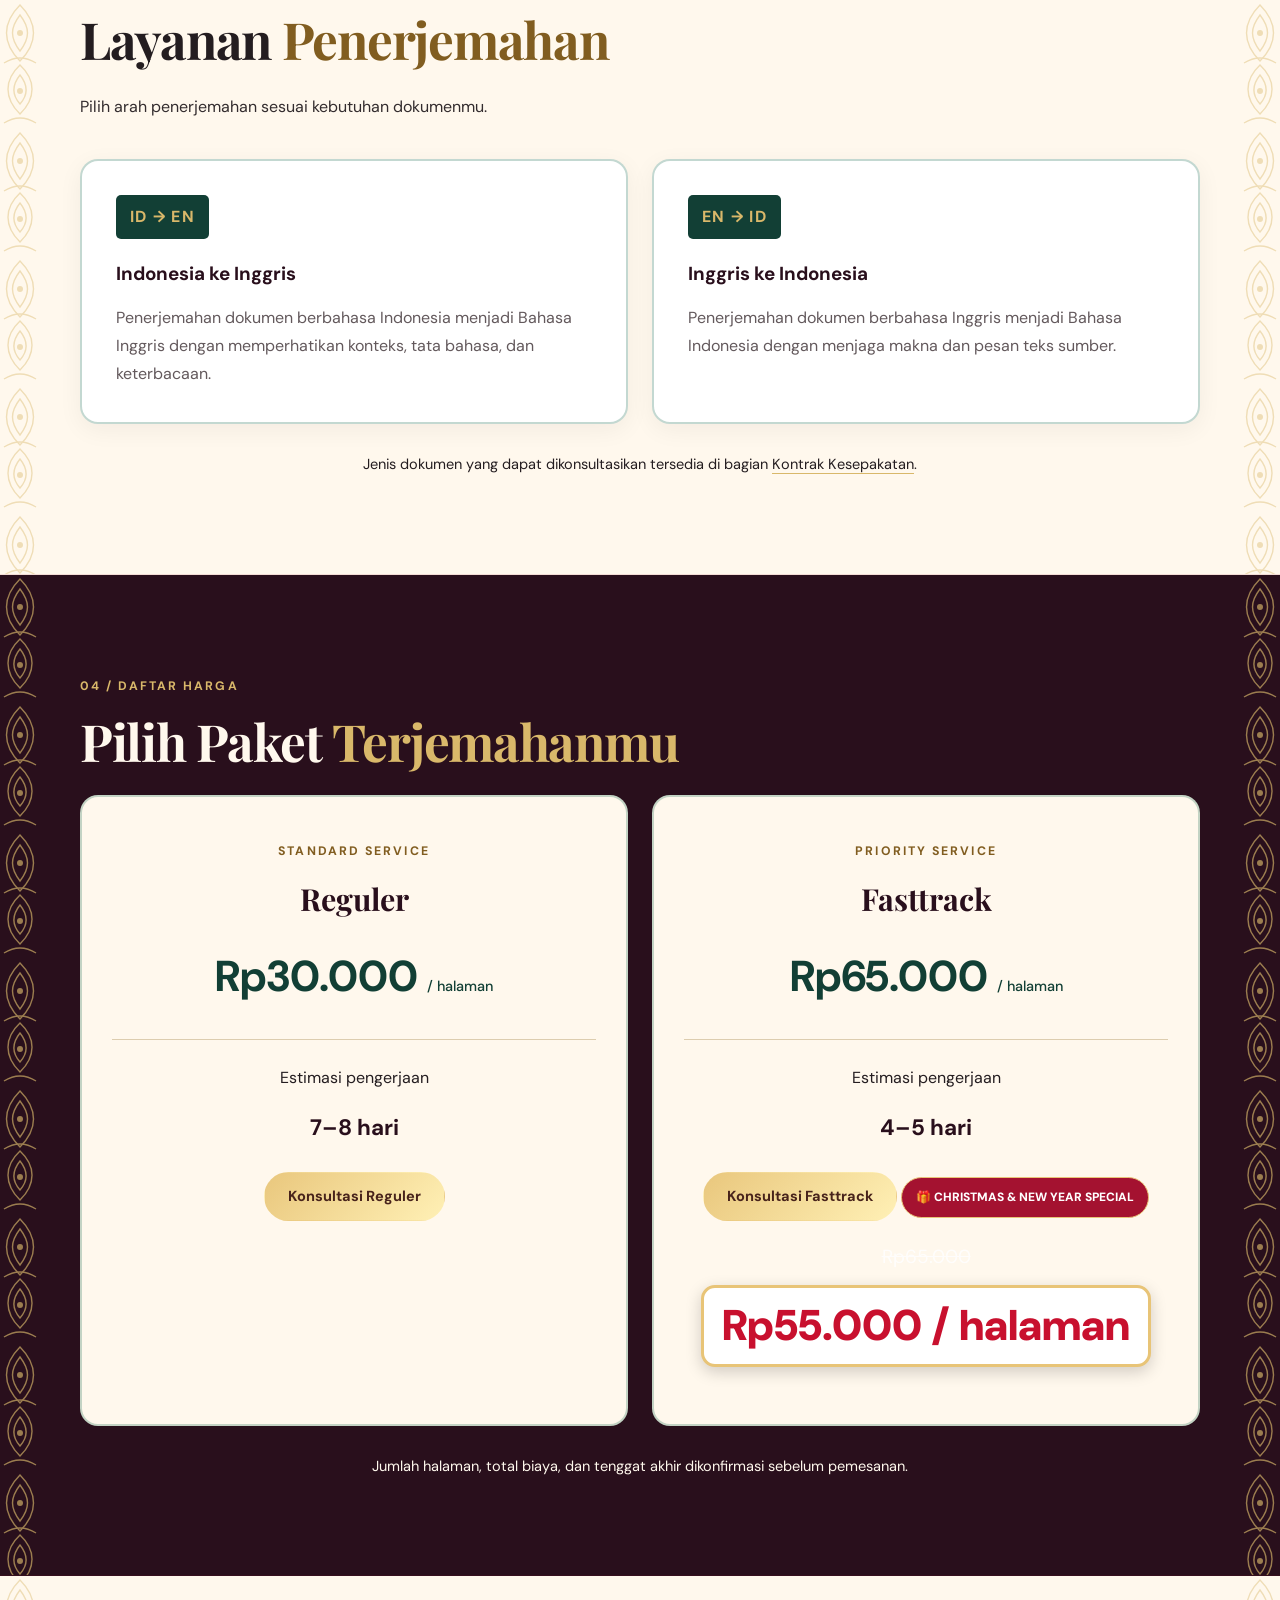
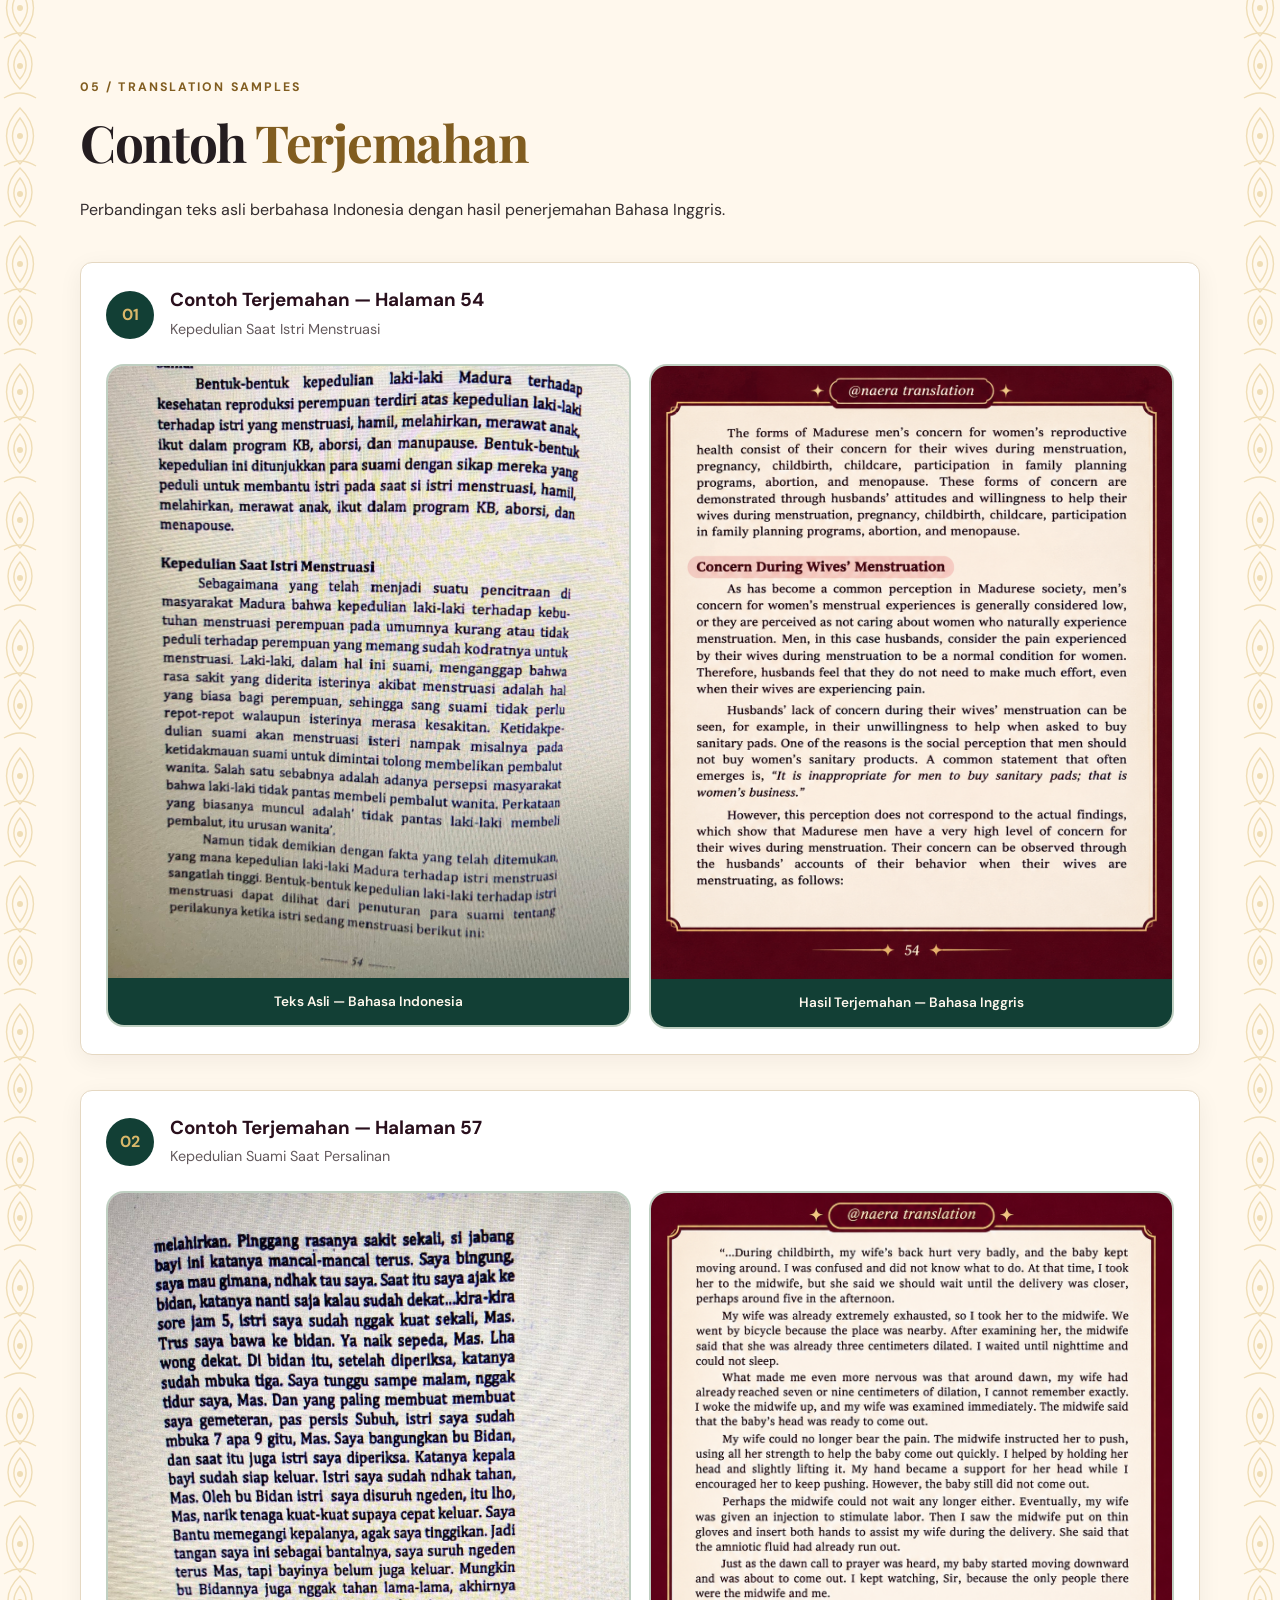
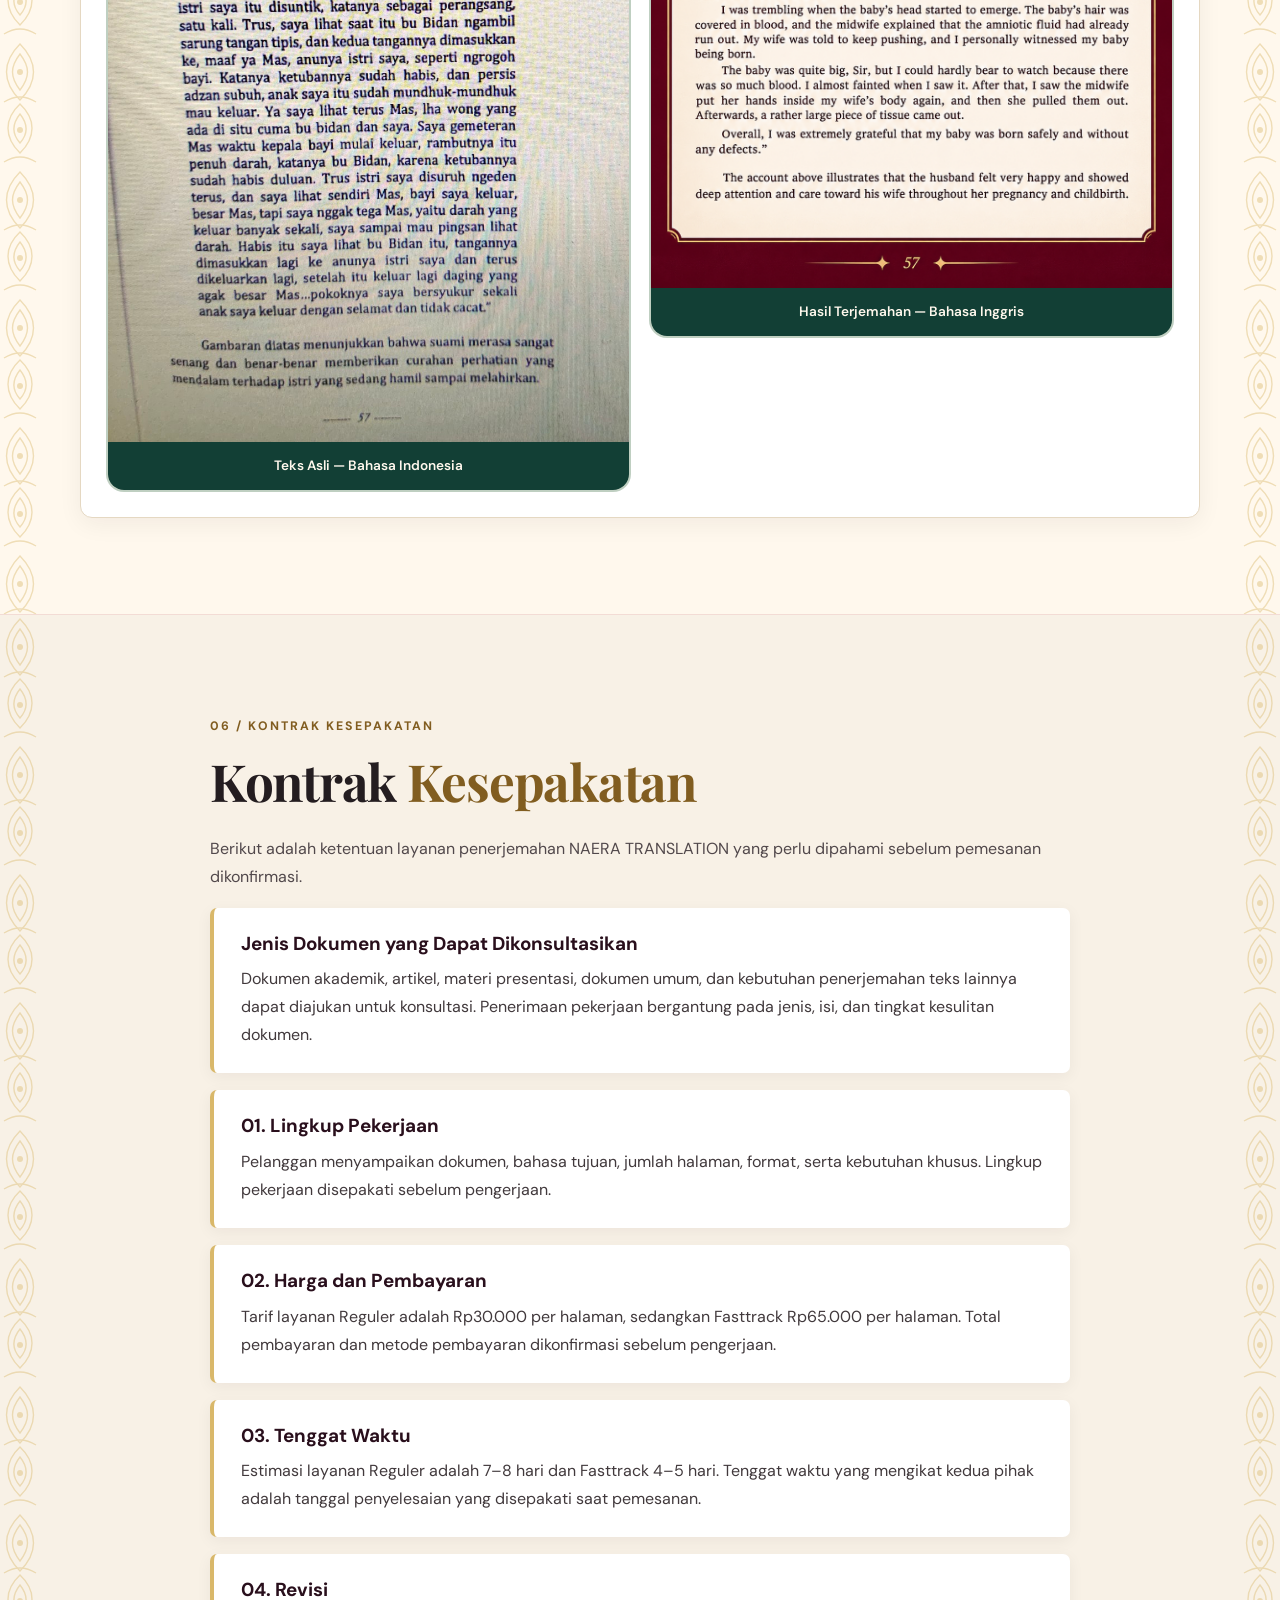
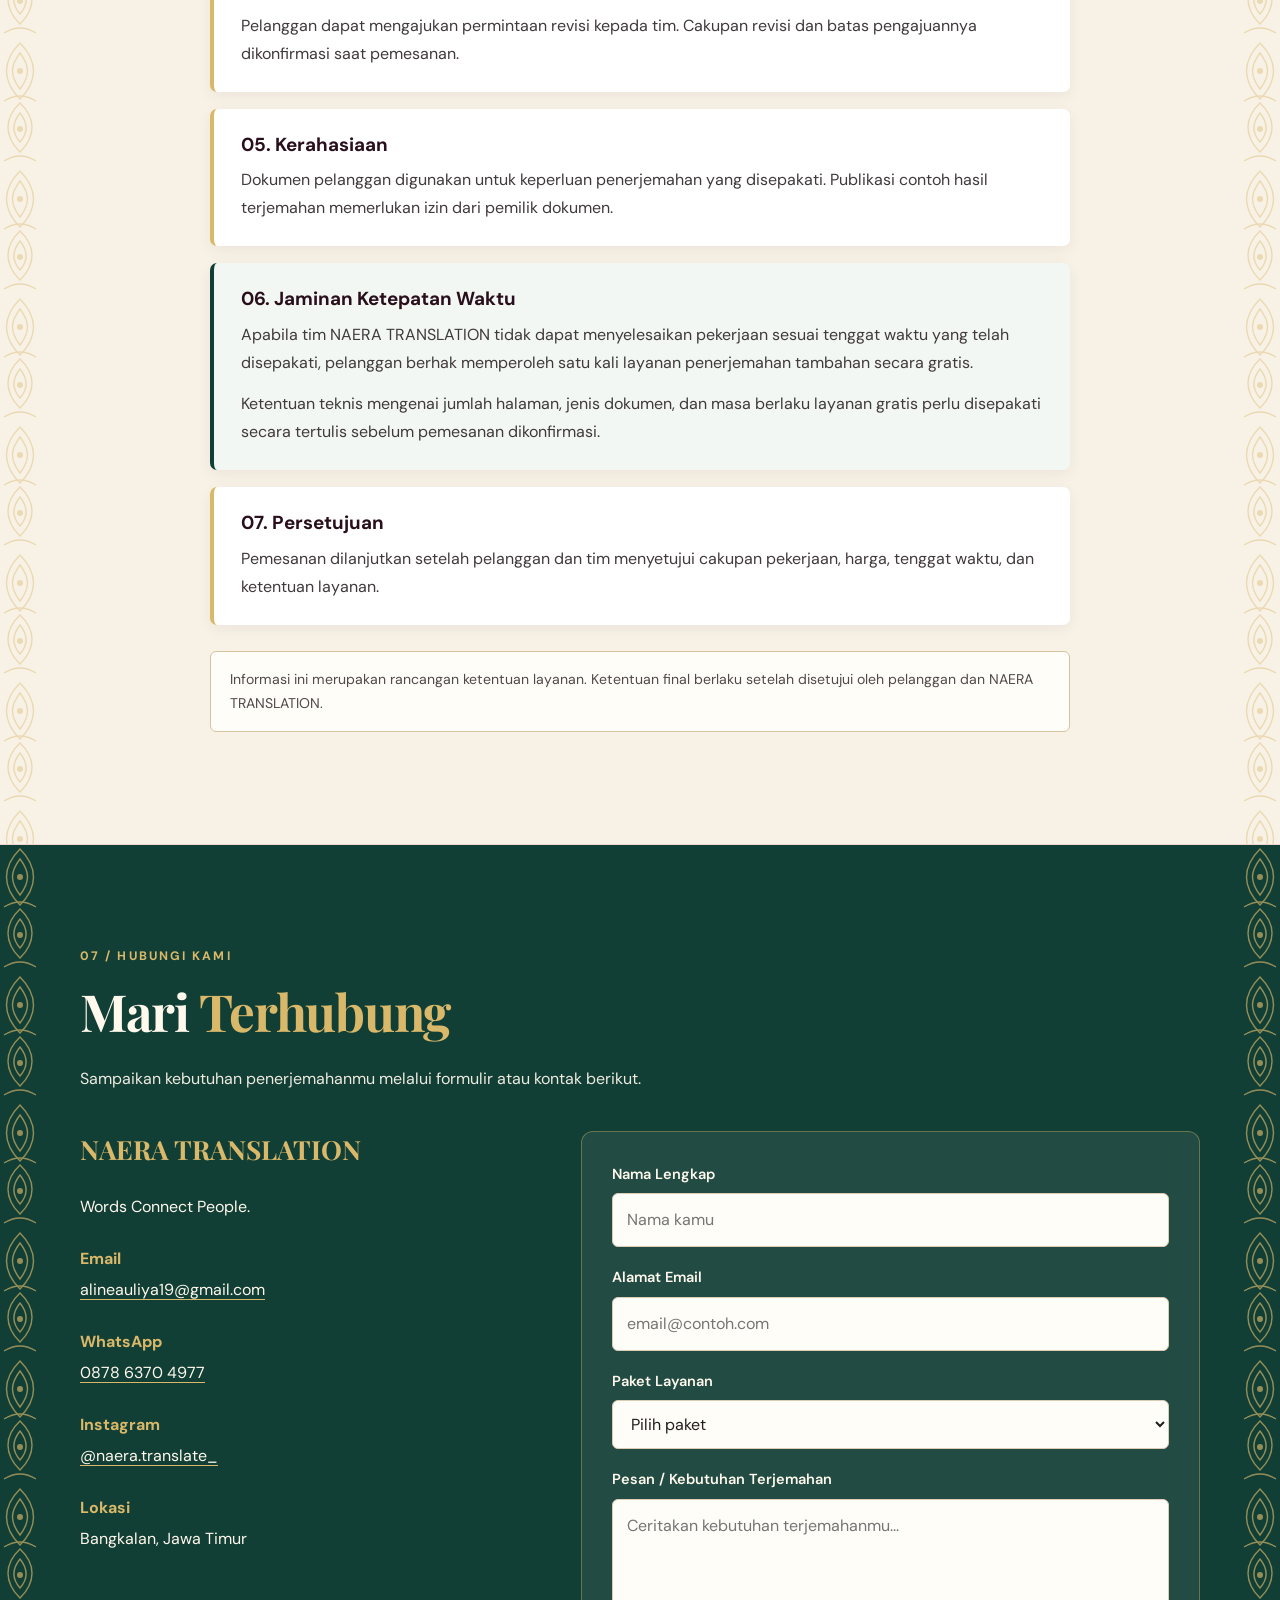
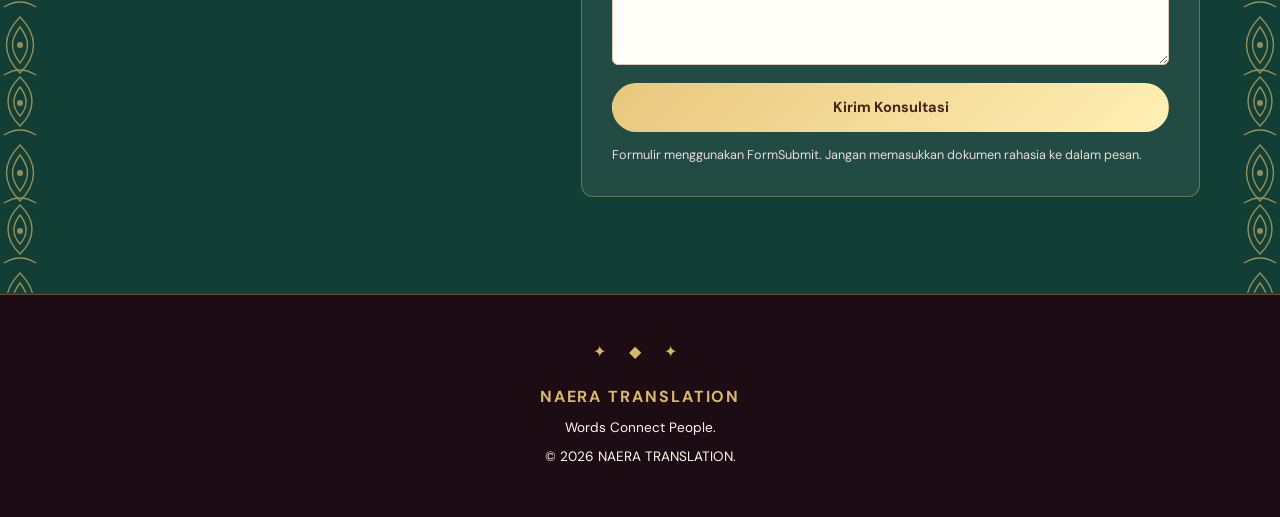
==== commit 261b3202: "Update script version for christmas.js" ====
--- a/index.html
+++ b/index.html
@@ -10,8 +10,7 @@
   <link rel="stylesheet" href="style.css">
   <script src="script.js" defer></script>
 </head>
-      <script src="script.js" defer></script>
-<script src="christmas.js?v=20261123" defer></script>
+      <script src="christmas.js?v=20261123b" defer></script>
 </body>
 </html>
 <body>
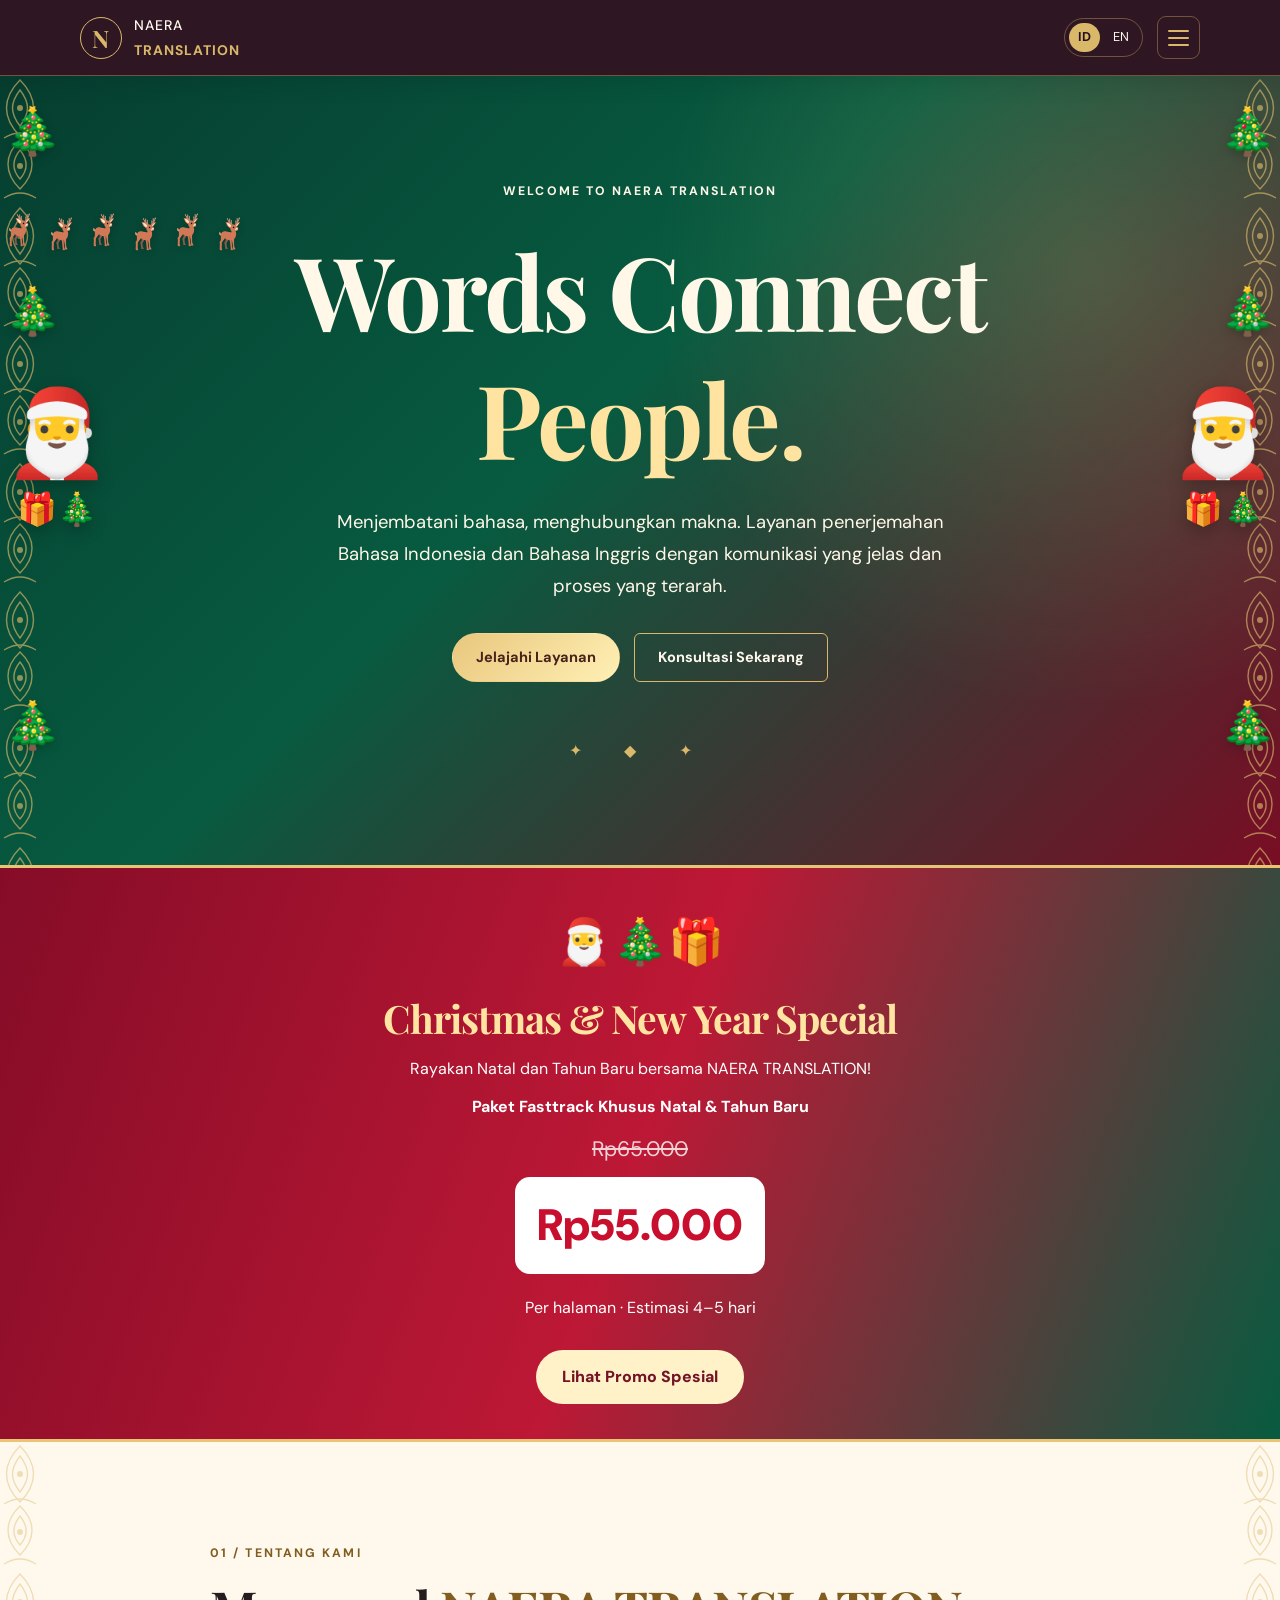
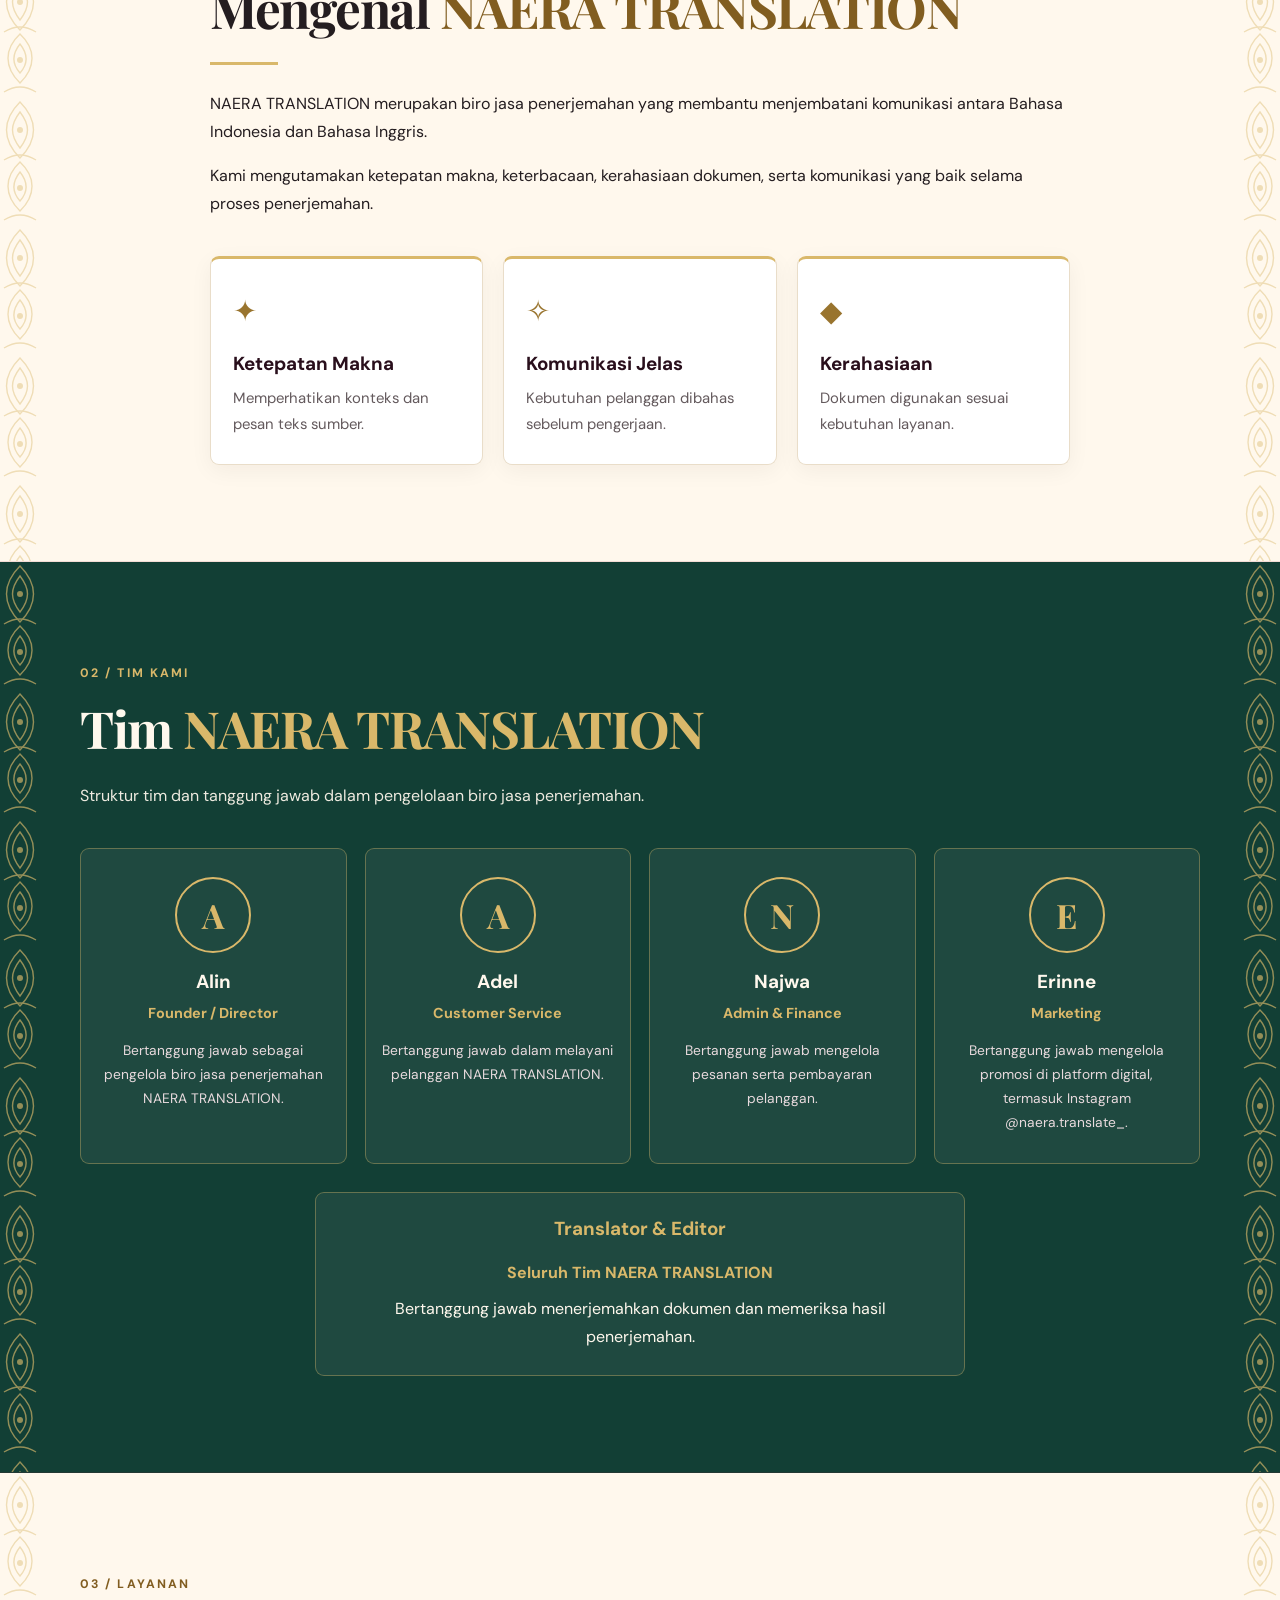
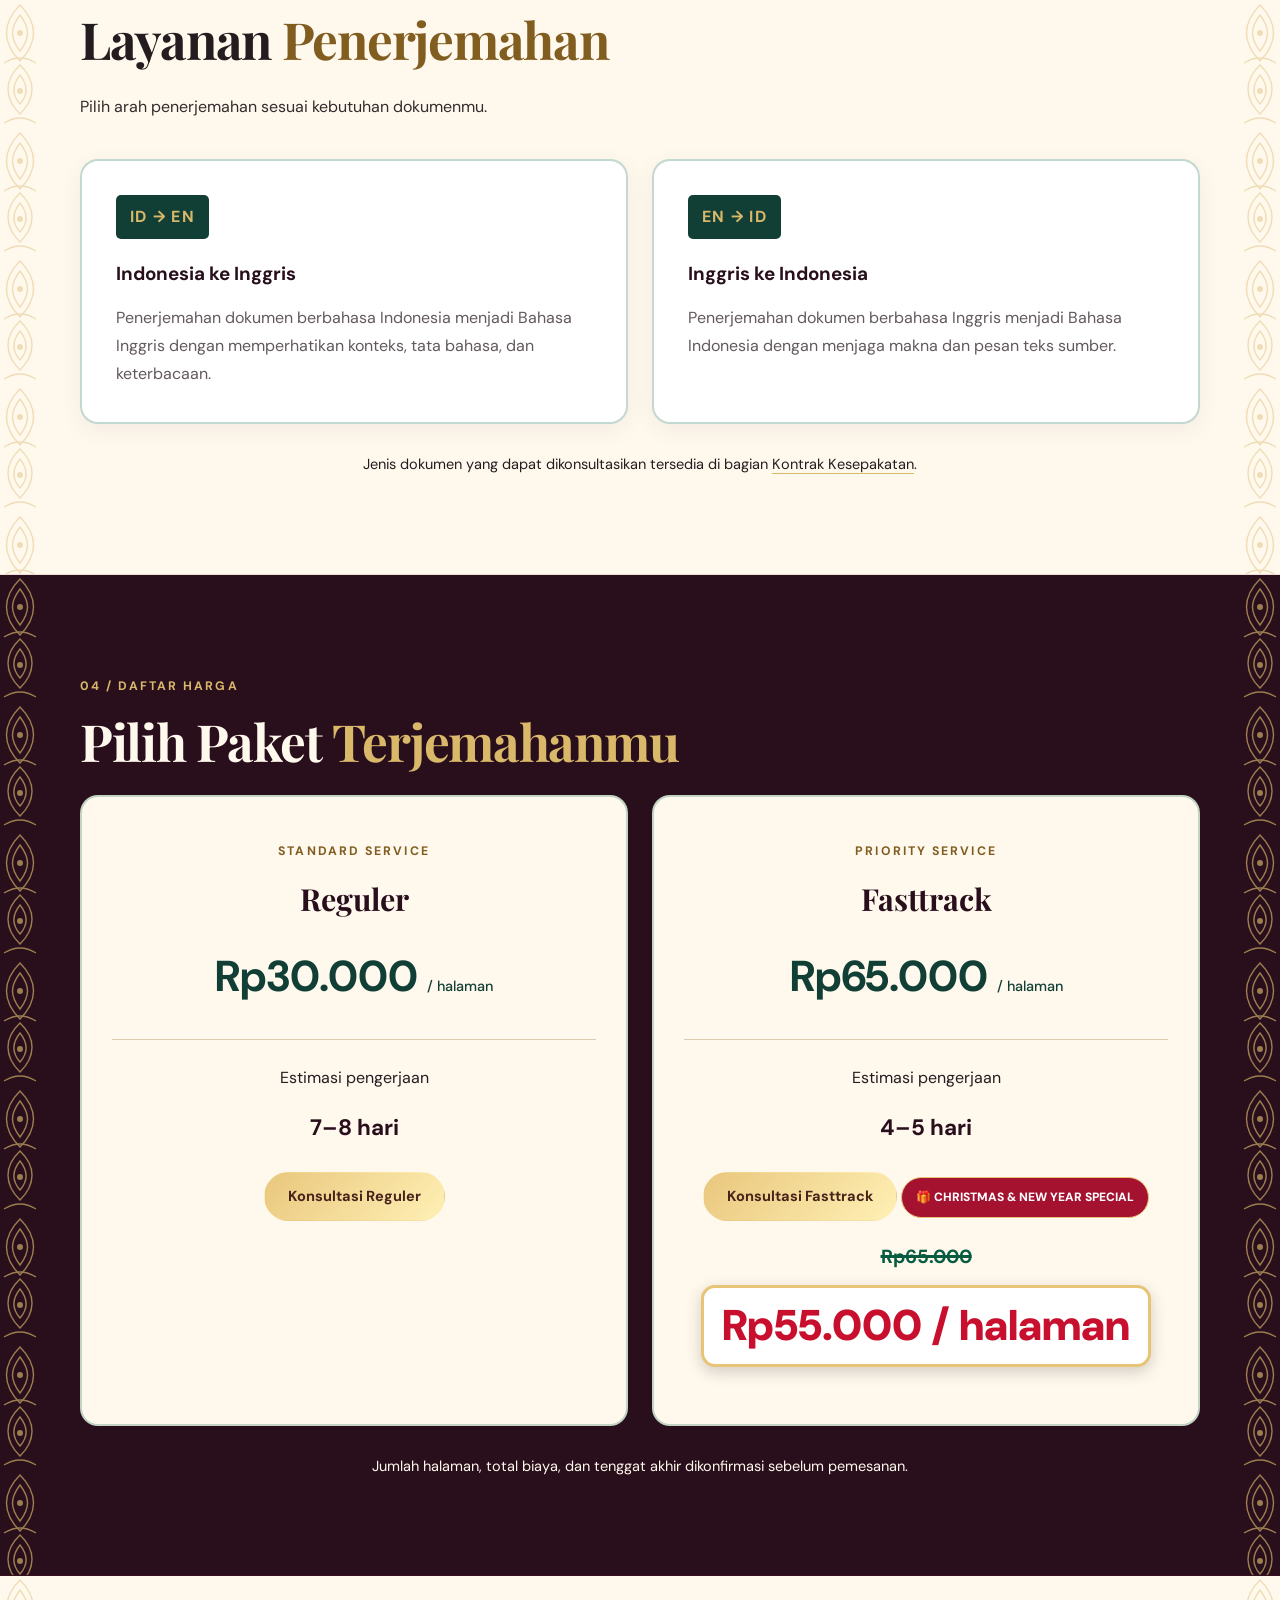
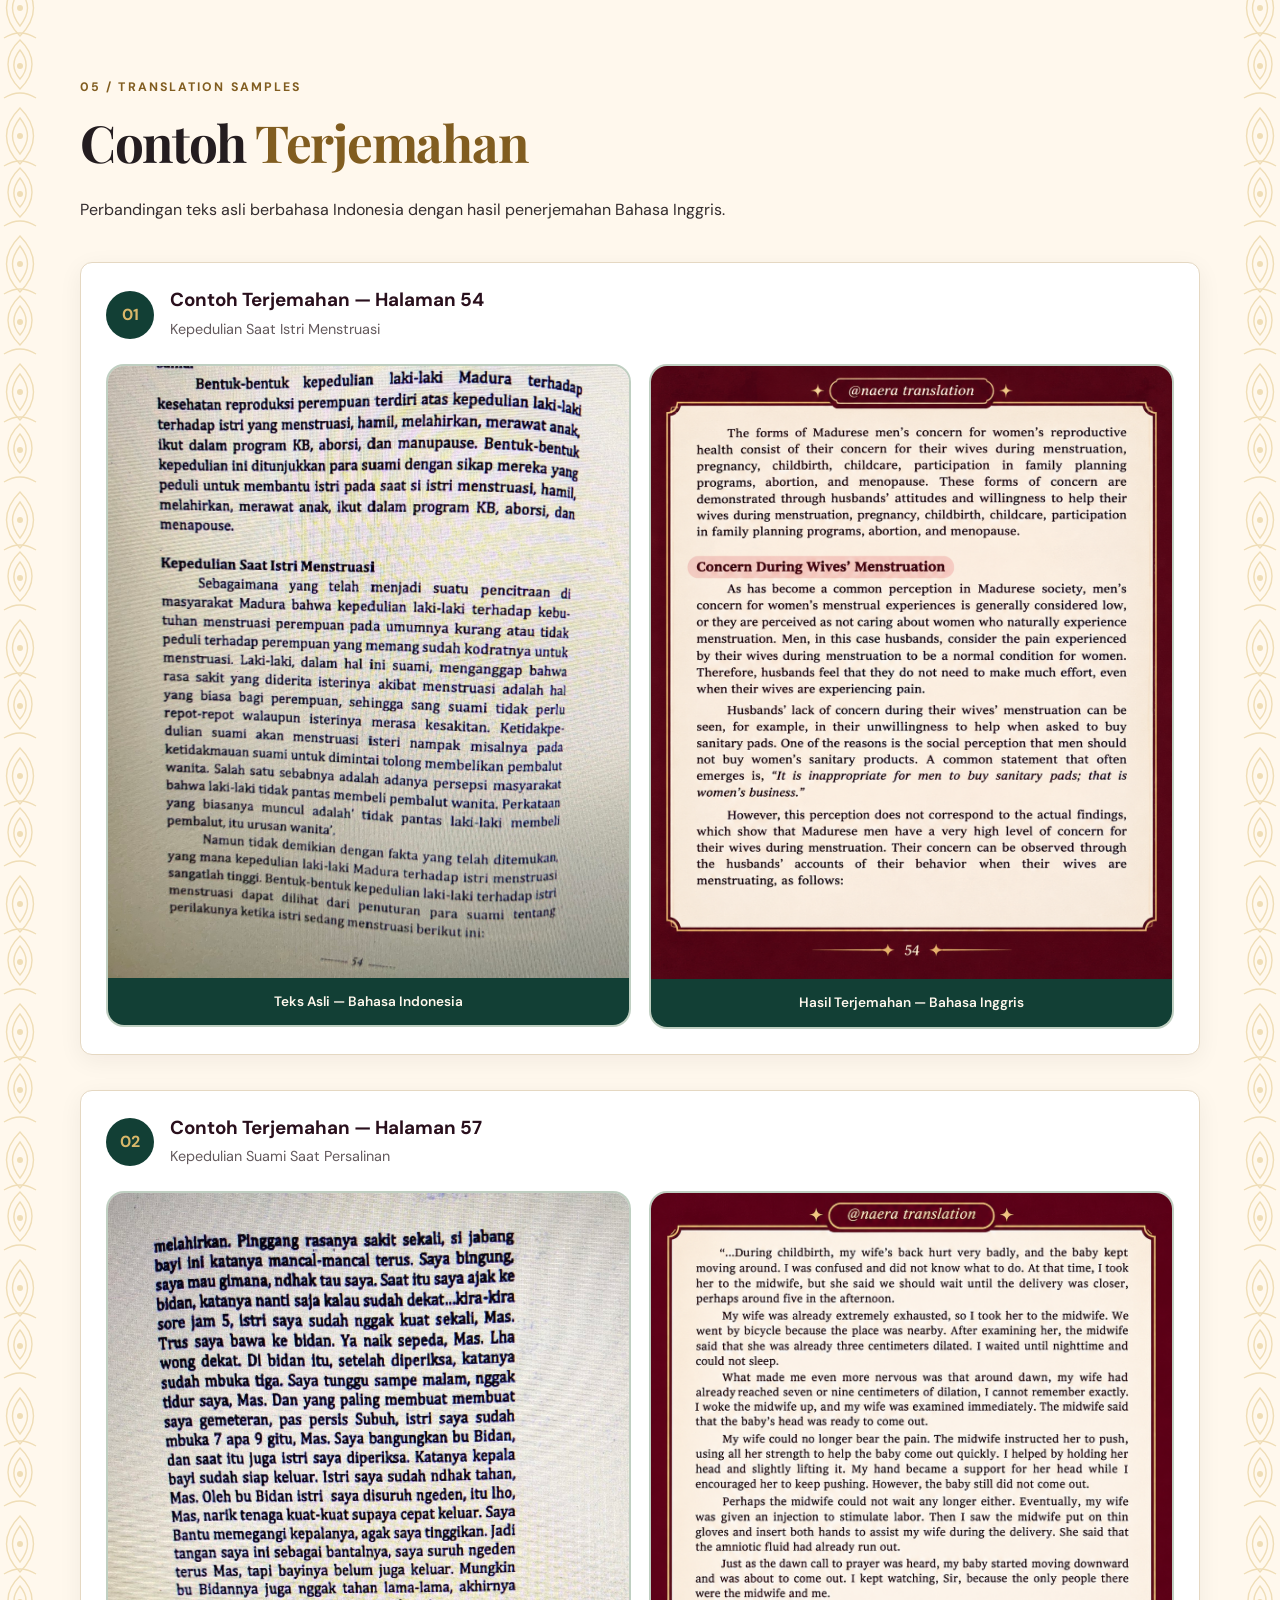
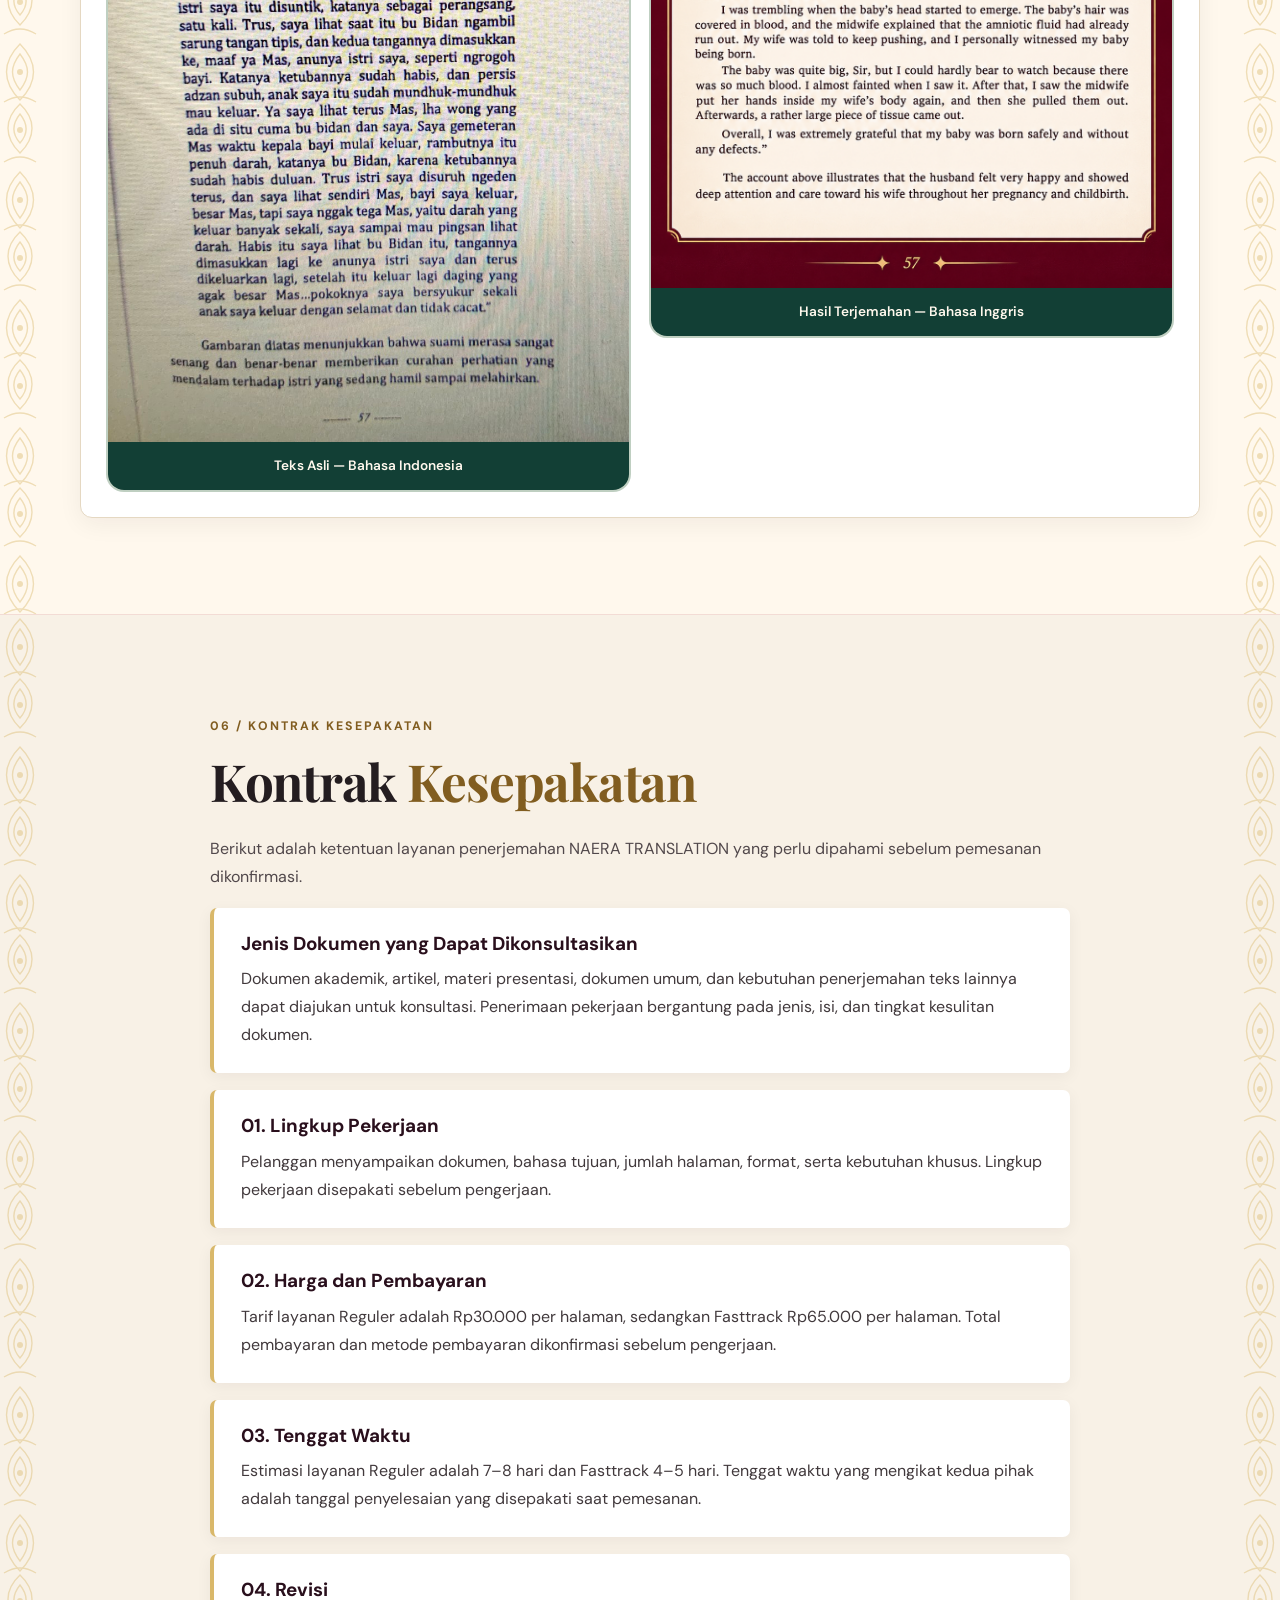
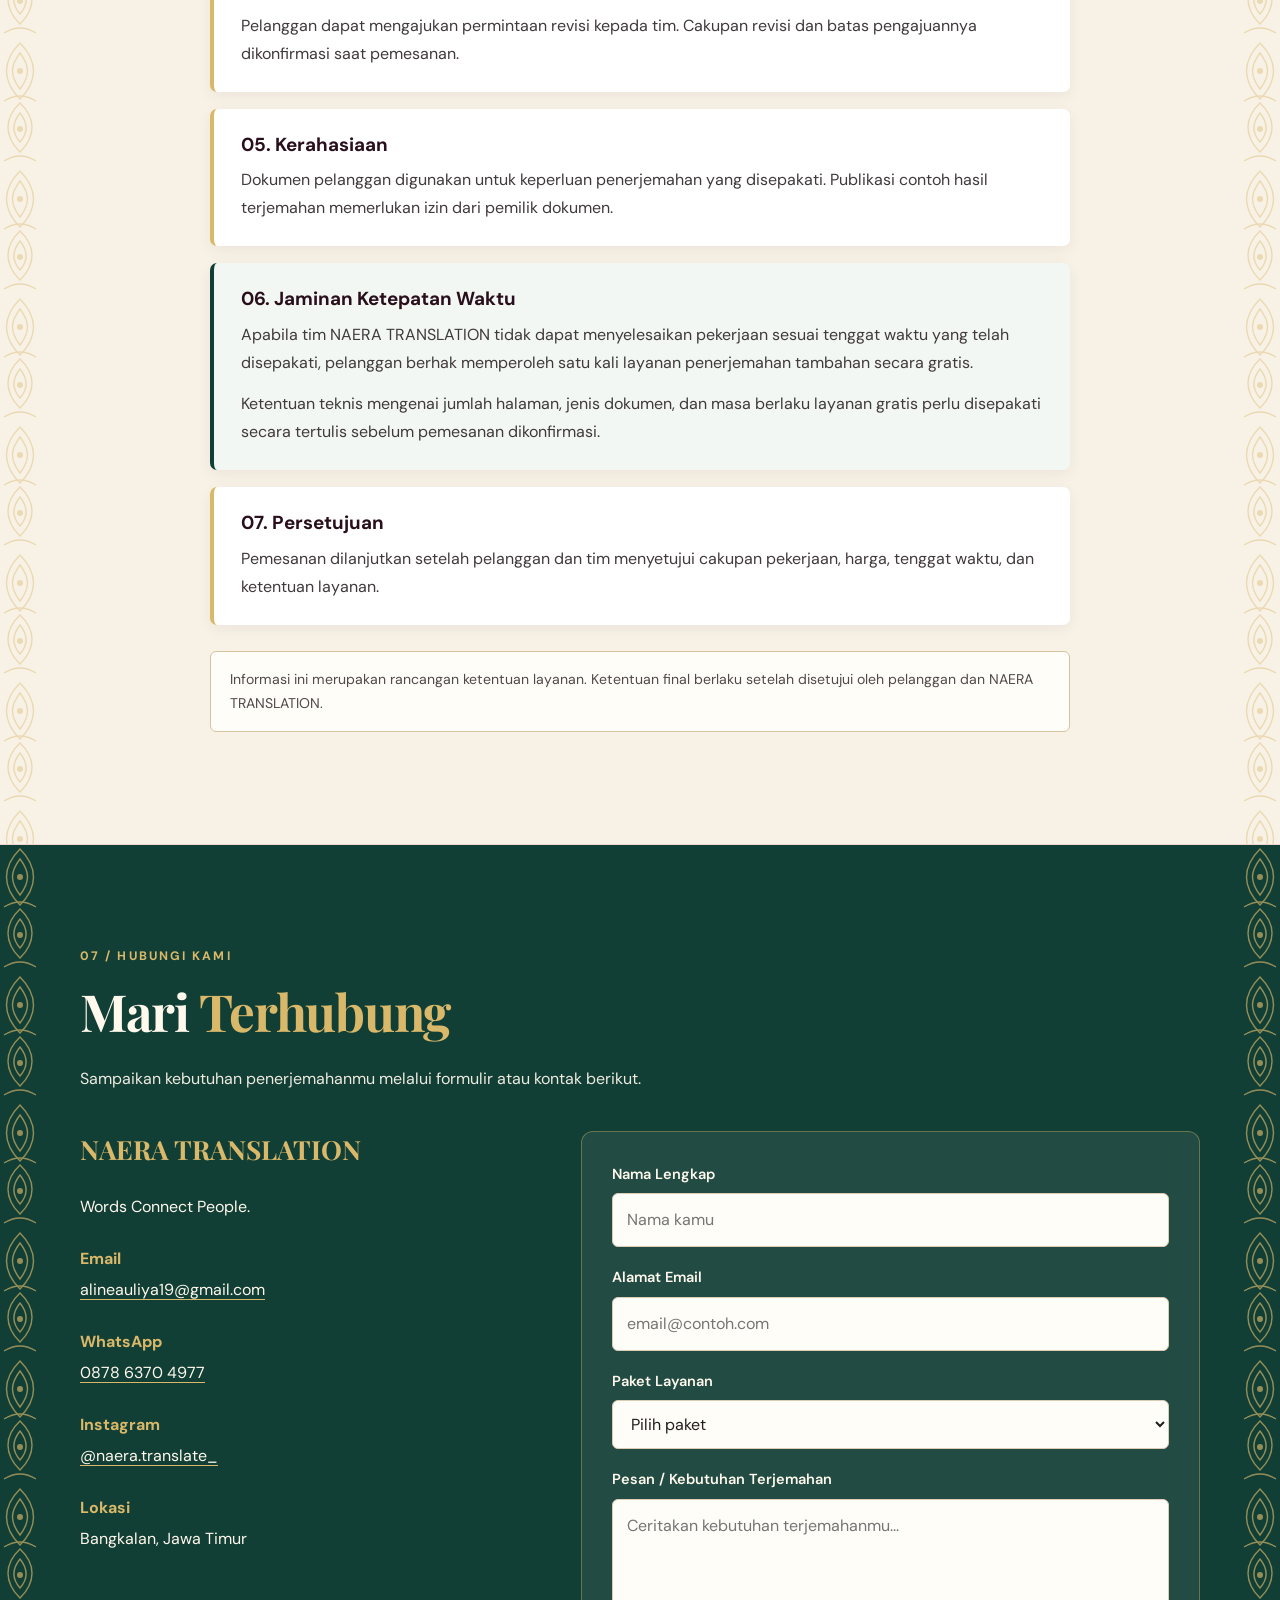
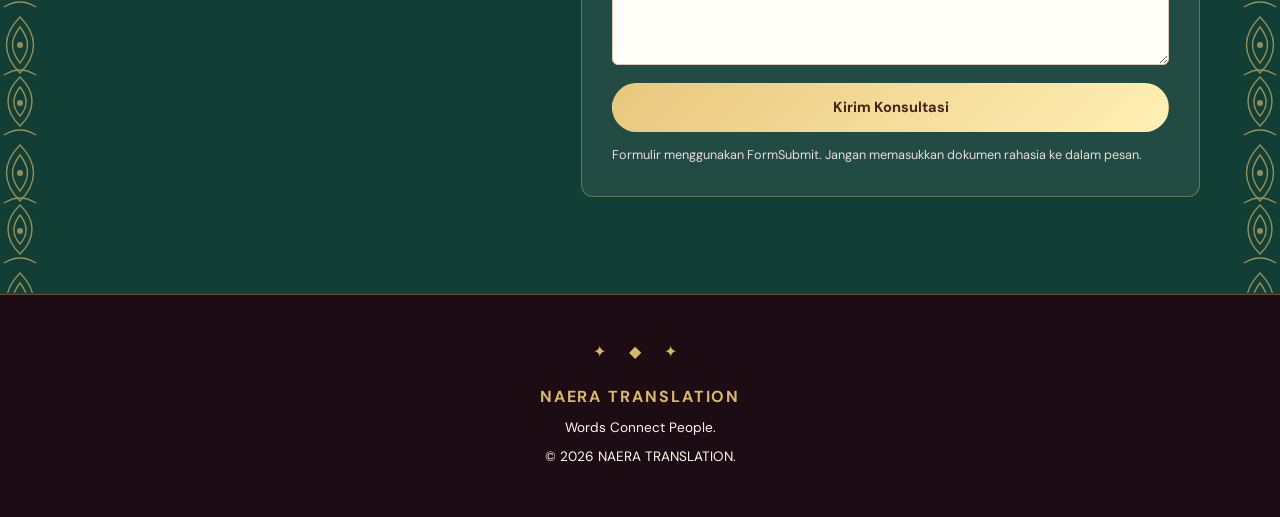
==== commit 765423b7: "Update christmas.js version in index.html" ====
--- a/index.html
+++ b/index.html
@@ -10,7 +10,7 @@
   <link rel="stylesheet" href="style.css">
   <script src="script.js" defer></script>
 </head>
-      <script src="christmas.js?v=20261123b" defer></script>
+      <script src="christmas.js?v=20261124" defer></script>
 </body>
 </html>
 <body>
